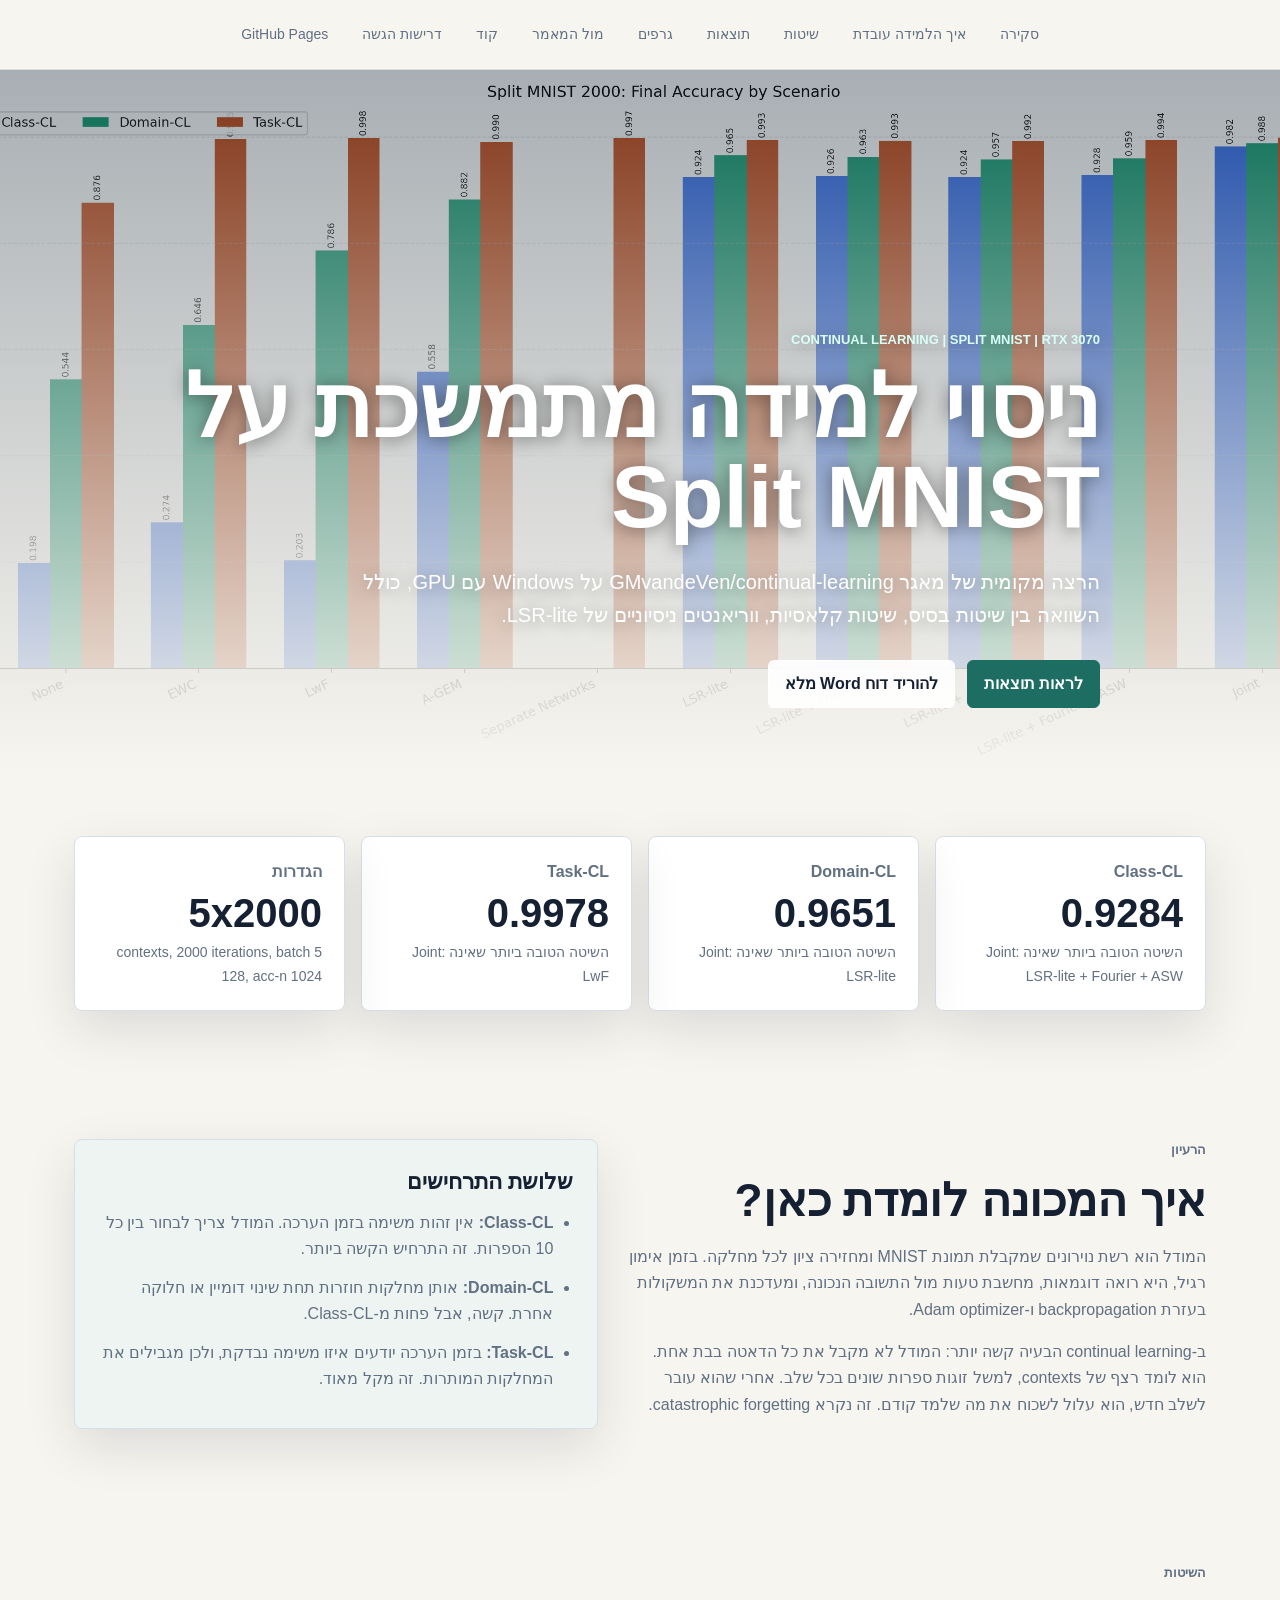
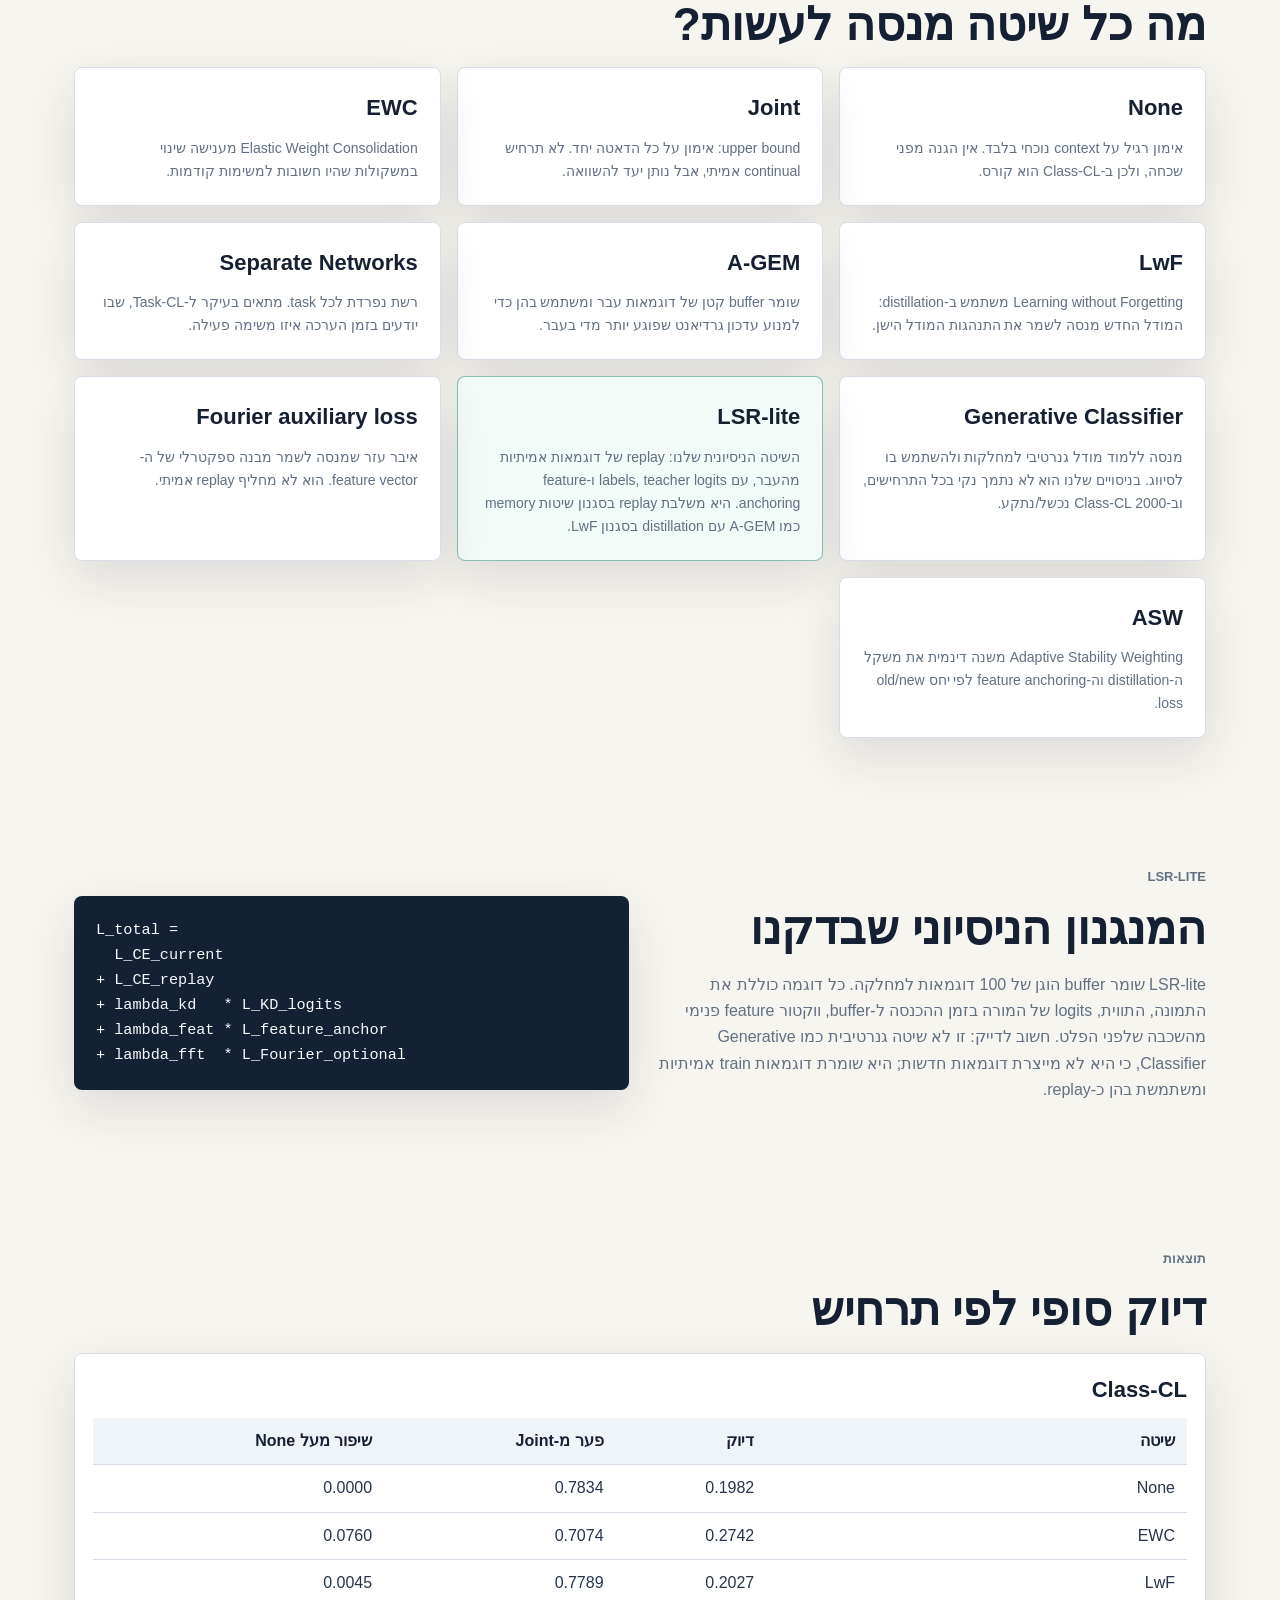
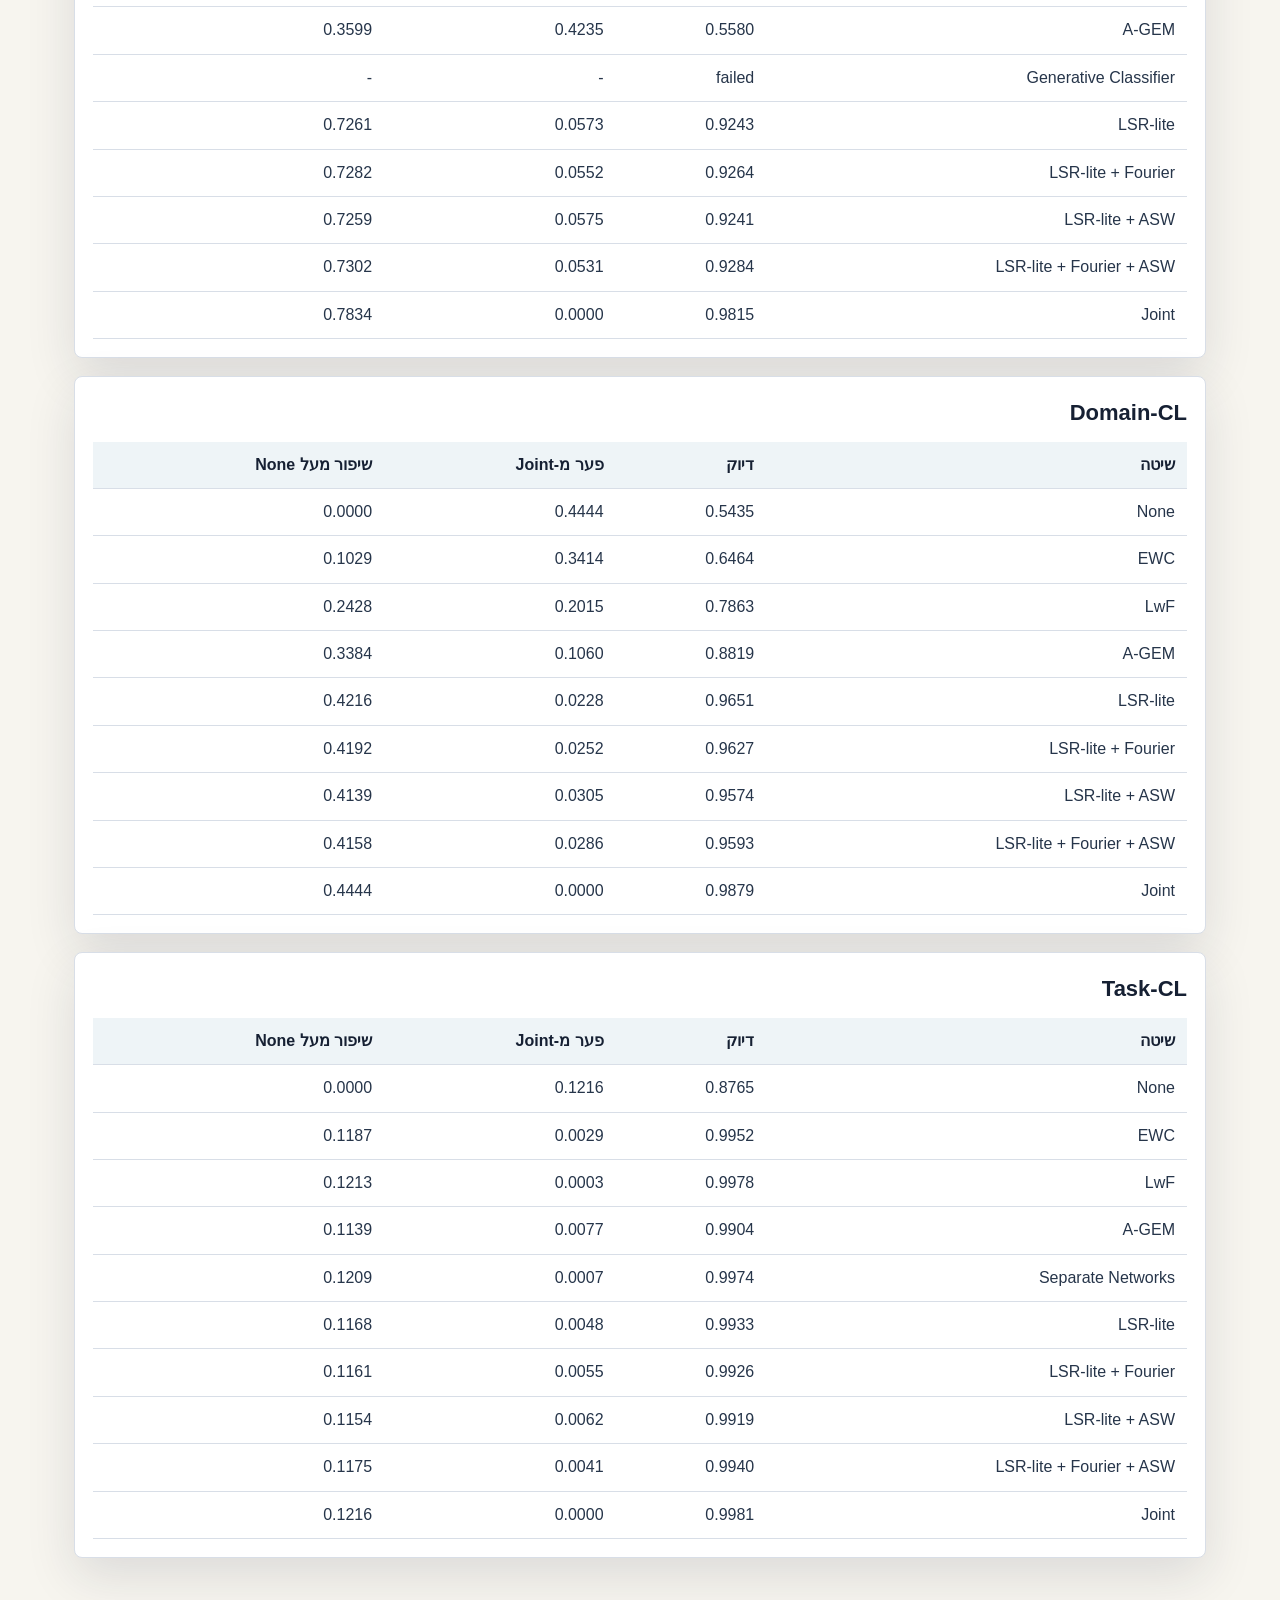
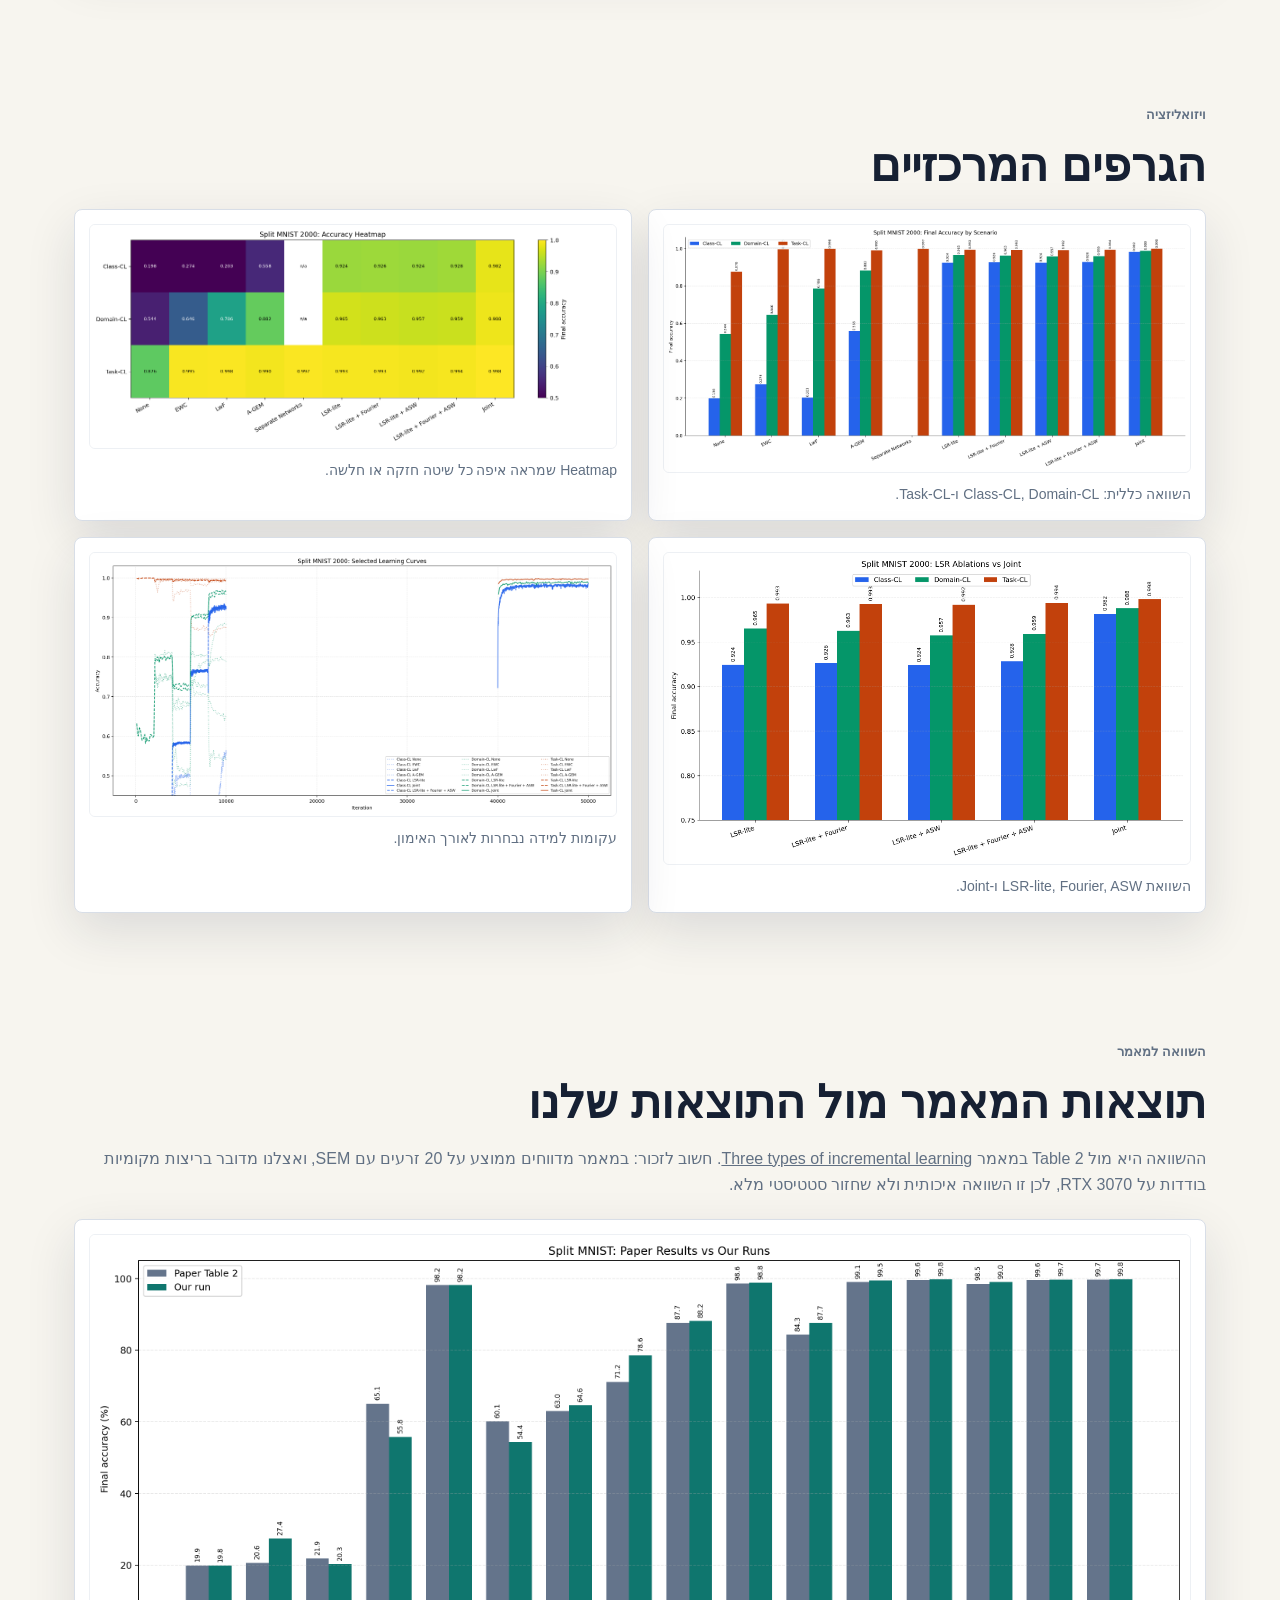
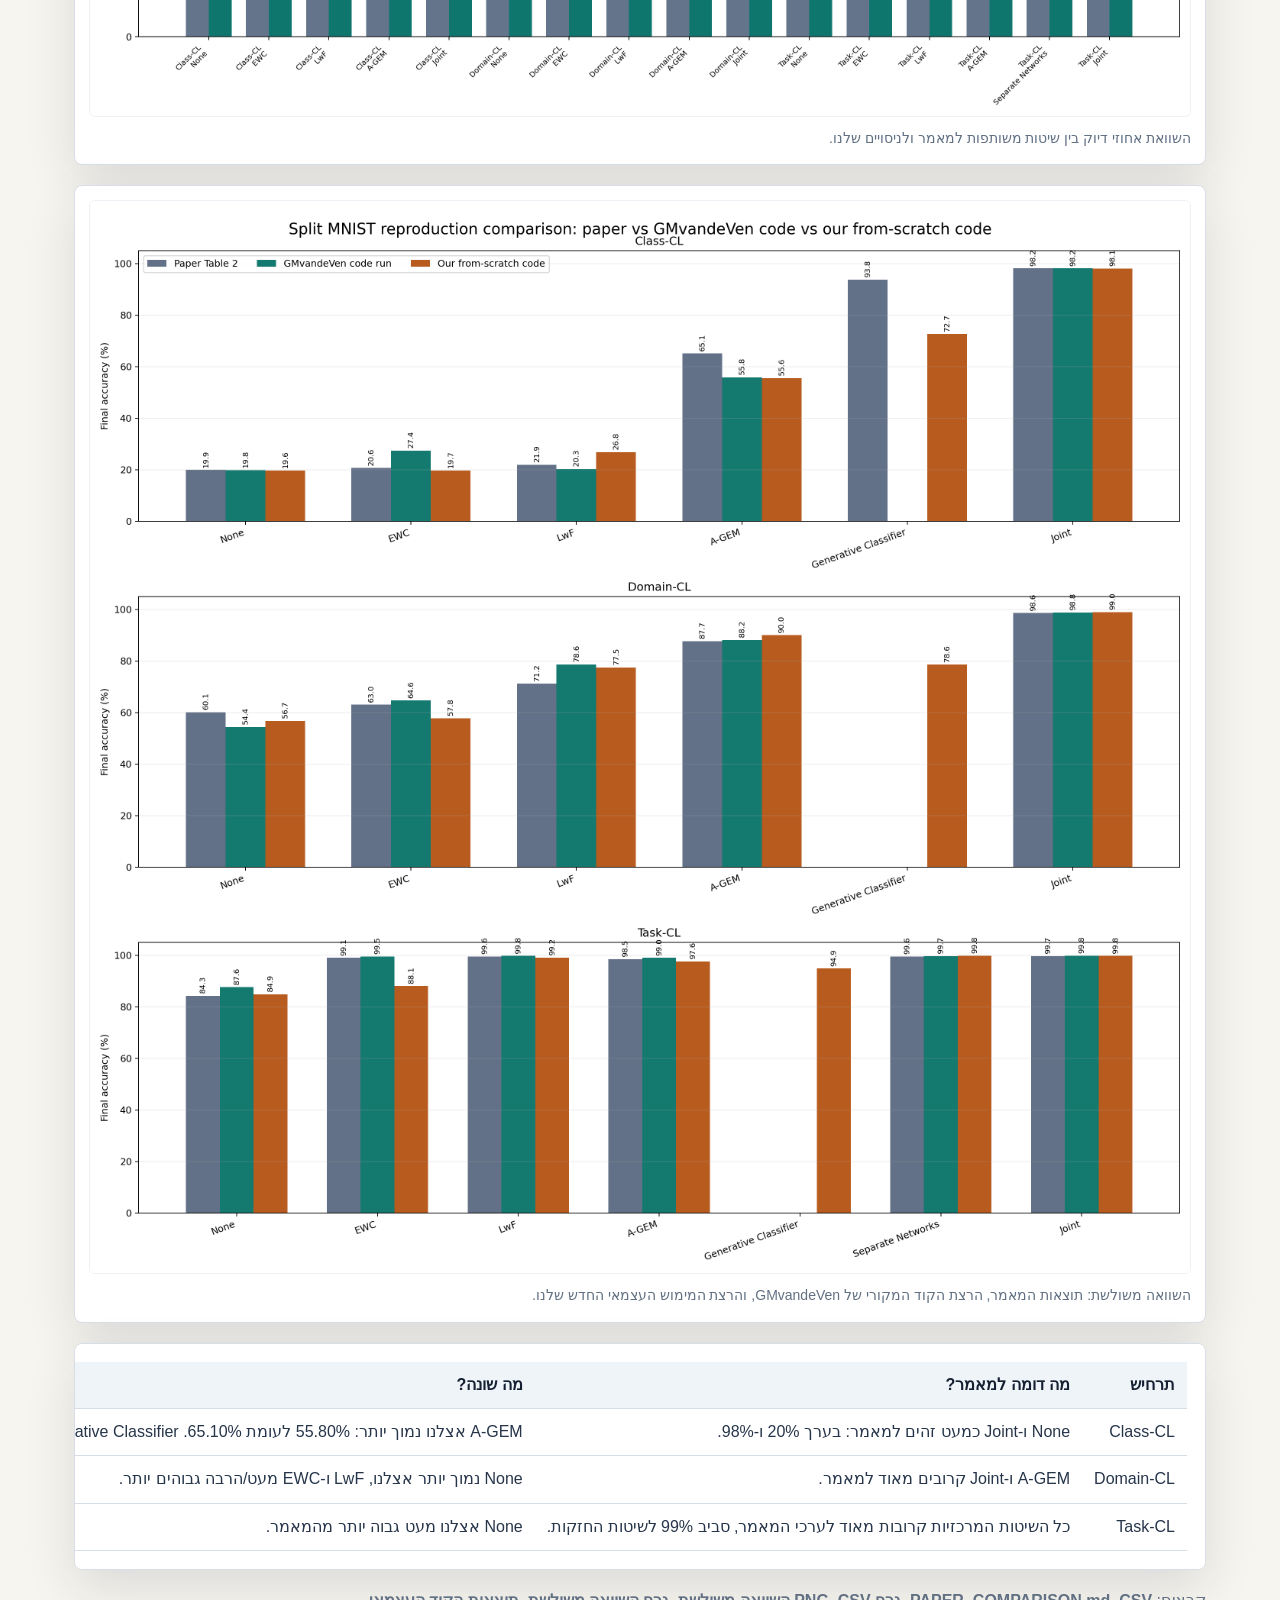
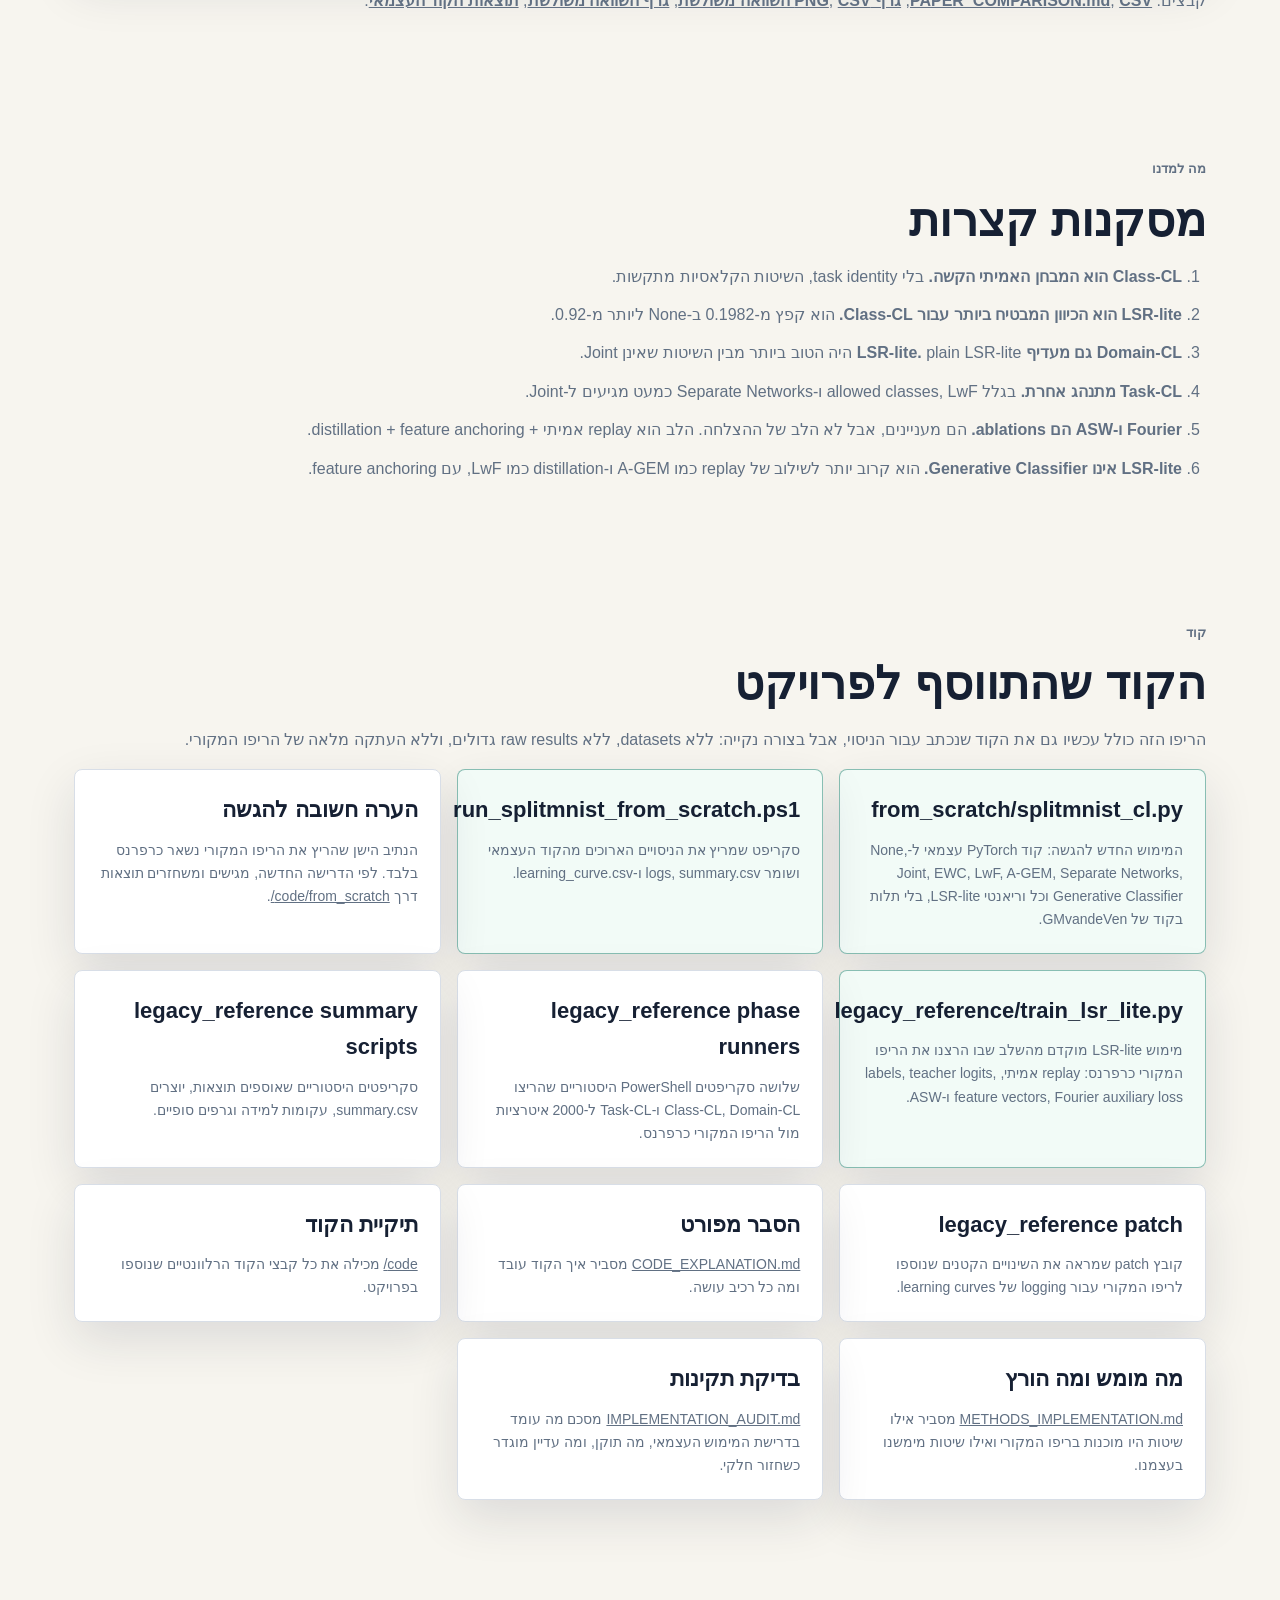
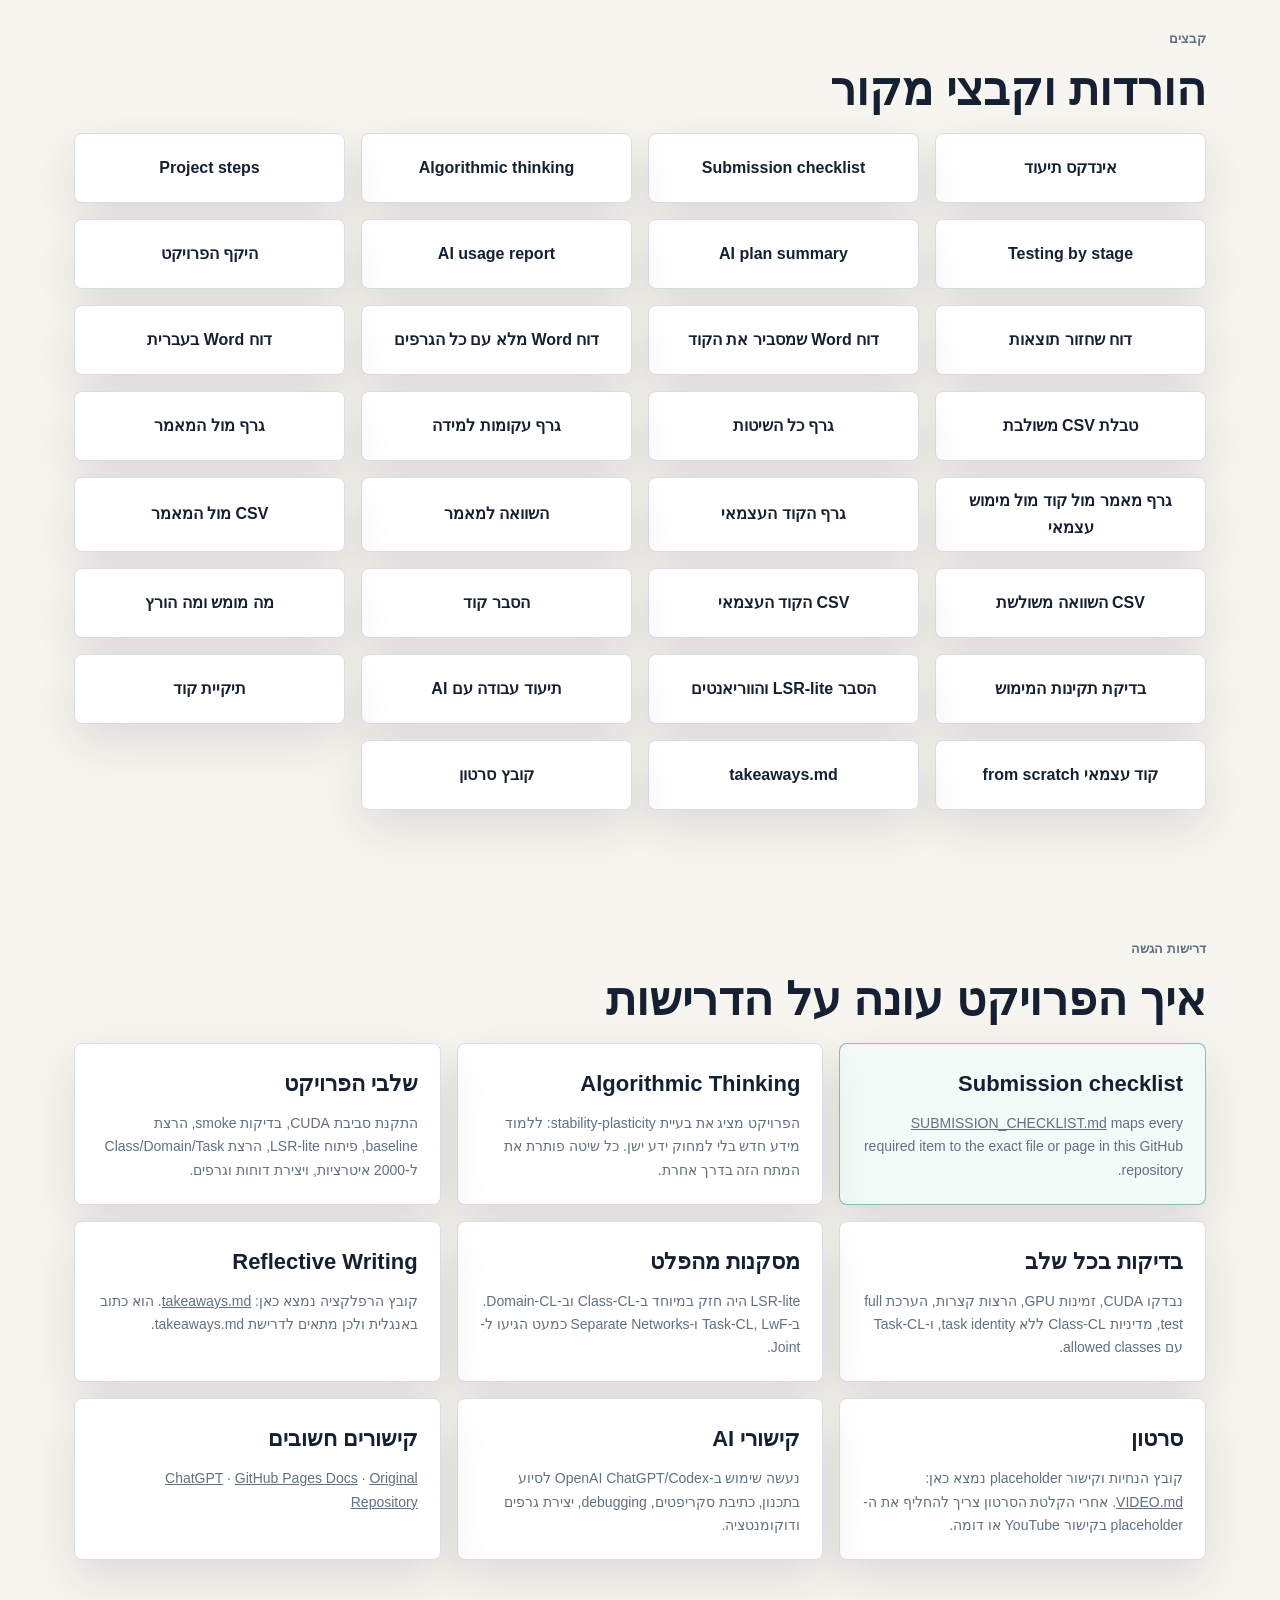
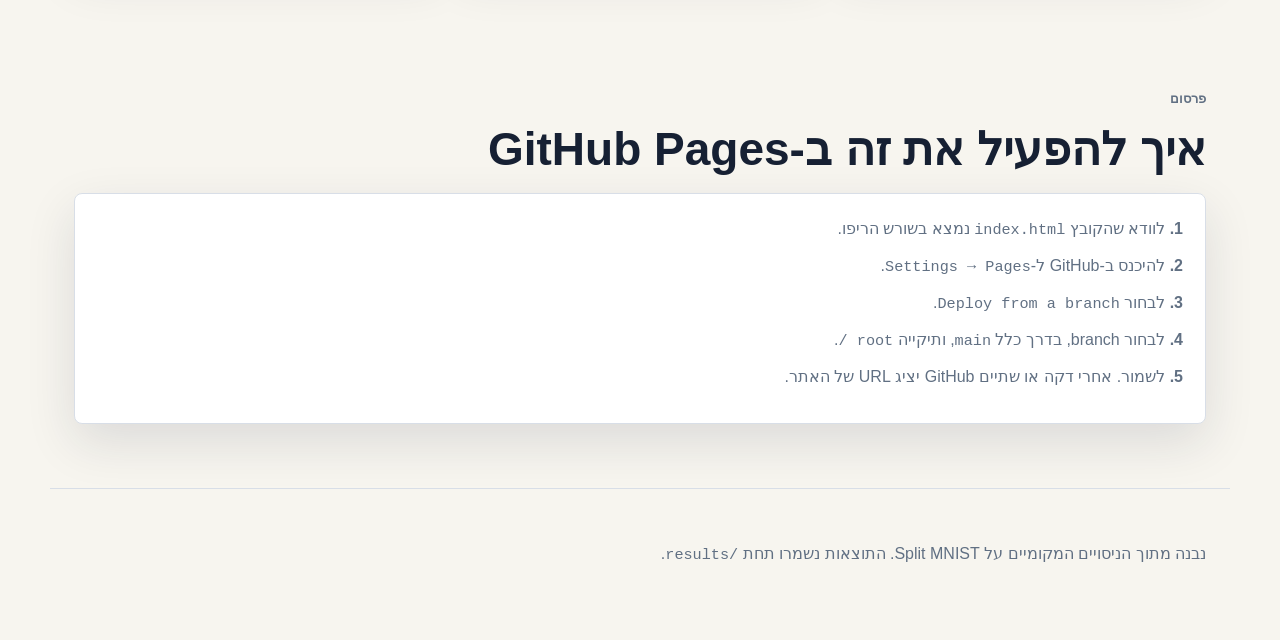
==== index.html @ 32343ea9 "Remove animation page and nojekyll file" ====
<!doctype html>
<html lang="he" dir="rtl">
<head>
  <meta charset="utf-8" />
  <meta name="viewport" content="width=device-width, initial-scale=1" />
  <title>Split MNIST Continual Learning Results</title>
  <meta name="description" content="סיכום ניסויי Continual Learning על Split MNIST: Class-CL, Domain-CL, Task-CL, LSR-lite ושיטות בסיס." />
  <link rel="stylesheet" href="styles.css" />
</head>
<body>
  <header class="site-header">
    <nav class="nav" aria-label="ניווט ראשי">
      <a href="#overview">סקירה</a>
      <a href="#how-it-works">איך הלמידה עובדת</a>
      <a href="#methods">שיטות</a>
      <a href="#results">תוצאות</a>
      <a href="#graphs">גרפים</a>
      <a href="#paper-comparison">מול המאמר</a>
      <a href="#code">קוד</a>
      <a href="#assignment">דרישות הגשה</a>
      <a href="#pages">GitHub Pages</a>
    </nav>
  </header>

  <main>
    <section class="hero" id="overview">
      <div class="hero-content">
        <p class="eyebrow">Continual Learning | Split MNIST | RTX 3070</p>
        <h1>ניסוי למידה מתמשכת על Split MNIST</h1>
        <p class="lead">
          הרצה מקומית של מאגר GMvandeVen/continual-learning על Windows עם GPU,
          כולל השוואה בין שיטות בסיס, שיטות קלאסיות, ווריאנטים ניסיוניים של LSR-lite.
        </p>
        <div class="hero-actions">
          <a class="button primary" href="#results">לראות תוצאות</a>
          <a class="button" href="assets/full_project_explanation_with_all_graphs.docx">להוריד דוח Word מלא</a>
        </div>
      </div>
    </section>

    <section class="section">
      <div class="metric-grid">
        <article class="metric">
          <span>Class-CL</span>
          <strong>0.9284</strong>
          <p>השיטה הטובה ביותר שאינה Joint: LSR-lite + Fourier + ASW</p>
        </article>
        <article class="metric">
          <span>Domain-CL</span>
          <strong>0.9651</strong>
          <p>השיטה הטובה ביותר שאינה Joint: LSR-lite</p>
        </article>
        <article class="metric">
          <span>Task-CL</span>
          <strong>0.9978</strong>
          <p>השיטה הטובה ביותר שאינה Joint: LwF</p>
        </article>
        <article class="metric">
          <span>הגדרות</span>
          <strong>5x2000</strong>
          <p>5 contexts, 2000 iterations, batch 128, acc-n 1024</p>
        </article>
      </div>
    </section>

    <section class="section two-column" id="how-it-works">
      <div>
        <p class="eyebrow">הרעיון</p>
        <h2>איך המכונה לומדת כאן?</h2>
        <p>
          המודל הוא רשת נוירונים שמקבלת תמונת MNIST ומחזירה ציון לכל מחלקה.
          בזמן אימון רגיל, היא רואה דוגמאות, מחשבת טעות מול התשובה הנכונה,
          ומעדכנת את המשקולות בעזרת backpropagation ו-Adam optimizer.
        </p>
        <p>
          ב-continual learning הבעיה קשה יותר: המודל לא מקבל את כל הדאטה בבת אחת.
          הוא לומד רצף של contexts, למשל זוגות ספרות שונים בכל שלב. אחרי שהוא עובר
          לשלב חדש, הוא עלול לשכוח את מה שלמד קודם. זה נקרא catastrophic forgetting.
        </p>
      </div>
      <div class="info-panel">
        <h3>שלושת התרחישים</h3>
        <ul>
          <li><strong>Class-CL:</strong> אין זהות משימה בזמן הערכה. המודל צריך לבחור בין כל 10 הספרות. זה התרחיש הקשה ביותר.</li>
          <li><strong>Domain-CL:</strong> אותן מחלקות חוזרות תחת שינוי דומיין או חלוקה אחרת. קשה, אבל פחות מ-Class-CL.</li>
          <li><strong>Task-CL:</strong> בזמן הערכה יודעים איזו משימה נבדקת, ולכן מגבילים את המחלקות המותרות. זה מקל מאוד.</li>
        </ul>
      </div>
    </section>

    <section class="section" id="methods">
      <p class="eyebrow">השיטות</p>
      <h2>מה כל שיטה מנסה לעשות?</h2>
      <div class="method-grid">
        <article class="method">
          <h3>None</h3>
          <p>אימון רגיל על context נוכחי בלבד. אין הגנה מפני שכחה, ולכן ב-Class-CL הוא קורס.</p>
        </article>
        <article class="method">
          <h3>Joint</h3>
          <p>upper bound: אימון על כל הדאטה יחד. לא תרחיש continual אמיתי, אבל נותן יעד להשוואה.</p>
        </article>
        <article class="method">
          <h3>EWC</h3>
          <p>Elastic Weight Consolidation מענישה שינוי במשקולות שהיו חשובות למשימות קודמות.</p>
        </article>
        <article class="method">
          <h3>LwF</h3>
          <p>Learning without Forgetting משתמש ב-distillation: המודל החדש מנסה לשמר את התנהגות המודל הישן.</p>
        </article>
        <article class="method">
          <h3>A-GEM</h3>
          <p>שומר buffer קטן של דוגמאות עבר ומשתמש בהן כדי למנוע עדכון גרדיאנט שפוגע יותר מדי בעבר.</p>
        </article>
        <article class="method">
          <h3>Separate Networks</h3>
          <p>רשת נפרדת לכל task. מתאים בעיקר ל-Task-CL, שבו יודעים בזמן הערכה איזו משימה פעילה.</p>
        </article>
        <article class="method">
          <h3>Generative Classifier</h3>
          <p>מנסה ללמוד מודל גנרטיבי למחלקות ולהשתמש בו לסיווג. בניסויים שלנו הוא לא נתמך נקי בכל התרחישים, וב-Class-CL 2000 נכשל/נתקע.</p>
        </article>
        <article class="method highlight">
          <h3>LSR-lite</h3>
          <p>השיטה הניסיונית שלנו: replay של דוגמאות אמיתיות מהעבר, עם labels, teacher logits ו-feature anchoring. היא משלבת replay בסגנון שיטות memory כמו A-GEM עם distillation בסגנון LwF.</p>
        </article>
        <article class="method">
          <h3>Fourier auxiliary loss</h3>
          <p>איבר עזר שמנסה לשמר מבנה ספקטרלי של ה-feature vector. הוא לא מחליף replay אמיתי.</p>
        </article>
        <article class="method">
          <h3>ASW</h3>
          <p>Adaptive Stability Weighting משנה דינמית את משקל ה-distillation וה-feature anchoring לפי יחס old/new loss.</p>
        </article>
      </div>
    </section>

    <section class="section lsr-box">
      <div>
        <p class="eyebrow">LSR-lite</p>
        <h2>המנגנון הניסיוני שבדקנו</h2>
        <p>
          LSR-lite שומר buffer הוגן של 100 דוגמאות למחלקה. כל דוגמה כוללת את התמונה,
          התווית, logits של המורה בזמן ההכנסה ל-buffer, ווקטור feature פנימי מהשכבה שלפני הפלט.
          חשוב לדייק: זו לא שיטה גנרטיבית כמו Generative Classifier, כי היא לא מייצרת דוגמאות חדשות;
          היא שומרת דוגמאות train אמיתיות ומשתמשת בהן כ-replay.
        </p>
      </div>
      <pre><code>L_total =
  L_CE_current
+ L_CE_replay
+ lambda_kd   * L_KD_logits
+ lambda_feat * L_feature_anchor
+ lambda_fft  * L_Fourier_optional</code></pre>
    </section>

    <section class="section" id="results">
      <p class="eyebrow">תוצאות</p>
      <h2>דיוק סופי לפי תרחיש</h2>

      <div class="table-wrap">
        <h3>Class-CL</h3>
        <table>
          <thead><tr><th>שיטה</th><th>דיוק</th><th>פער מ-Joint</th><th>שיפור מעל None</th></tr></thead>
          <tbody>
            <tr><td>None</td><td>0.1982</td><td>0.7834</td><td>0.0000</td></tr>
            <tr><td>EWC</td><td>0.2742</td><td>0.7074</td><td>0.0760</td></tr>
            <tr><td>LwF</td><td>0.2027</td><td>0.7789</td><td>0.0045</td></tr>
            <tr><td>A-GEM</td><td>0.5580</td><td>0.4235</td><td>0.3599</td></tr>
            <tr><td>Generative Classifier</td><td>failed</td><td>-</td><td>-</td></tr>
            <tr><td>LSR-lite</td><td>0.9243</td><td>0.0573</td><td>0.7261</td></tr>
            <tr><td>LSR-lite + Fourier</td><td>0.9264</td><td>0.0552</td><td>0.7282</td></tr>
            <tr><td>LSR-lite + ASW</td><td>0.9241</td><td>0.0575</td><td>0.7259</td></tr>
            <tr><td>LSR-lite + Fourier + ASW</td><td>0.9284</td><td>0.0531</td><td>0.7302</td></tr>
            <tr><td>Joint</td><td>0.9815</td><td>0.0000</td><td>0.7834</td></tr>
          </tbody>
        </table>
      </div>

      <div class="table-wrap">
        <h3>Domain-CL</h3>
        <table>
          <thead><tr><th>שיטה</th><th>דיוק</th><th>פער מ-Joint</th><th>שיפור מעל None</th></tr></thead>
          <tbody>
            <tr><td>None</td><td>0.5435</td><td>0.4444</td><td>0.0000</td></tr>
            <tr><td>EWC</td><td>0.6464</td><td>0.3414</td><td>0.1029</td></tr>
            <tr><td>LwF</td><td>0.7863</td><td>0.2015</td><td>0.2428</td></tr>
            <tr><td>A-GEM</td><td>0.8819</td><td>0.1060</td><td>0.3384</td></tr>
            <tr><td>LSR-lite</td><td>0.9651</td><td>0.0228</td><td>0.4216</td></tr>
            <tr><td>LSR-lite + Fourier</td><td>0.9627</td><td>0.0252</td><td>0.4192</td></tr>
            <tr><td>LSR-lite + ASW</td><td>0.9574</td><td>0.0305</td><td>0.4139</td></tr>
            <tr><td>LSR-lite + Fourier + ASW</td><td>0.9593</td><td>0.0286</td><td>0.4158</td></tr>
            <tr><td>Joint</td><td>0.9879</td><td>0.0000</td><td>0.4444</td></tr>
          </tbody>
        </table>
      </div>

      <div class="table-wrap">
        <h3>Task-CL</h3>
        <table>
          <thead><tr><th>שיטה</th><th>דיוק</th><th>פער מ-Joint</th><th>שיפור מעל None</th></tr></thead>
          <tbody>
            <tr><td>None</td><td>0.8765</td><td>0.1216</td><td>0.0000</td></tr>
            <tr><td>EWC</td><td>0.9952</td><td>0.0029</td><td>0.1187</td></tr>
            <tr><td>LwF</td><td>0.9978</td><td>0.0003</td><td>0.1213</td></tr>
            <tr><td>A-GEM</td><td>0.9904</td><td>0.0077</td><td>0.1139</td></tr>
            <tr><td>Separate Networks</td><td>0.9974</td><td>0.0007</td><td>0.1209</td></tr>
            <tr><td>LSR-lite</td><td>0.9933</td><td>0.0048</td><td>0.1168</td></tr>
            <tr><td>LSR-lite + Fourier</td><td>0.9926</td><td>0.0055</td><td>0.1161</td></tr>
            <tr><td>LSR-lite + ASW</td><td>0.9919</td><td>0.0062</td><td>0.1154</td></tr>
            <tr><td>LSR-lite + Fourier + ASW</td><td>0.9940</td><td>0.0041</td><td>0.1175</td></tr>
            <tr><td>Joint</td><td>0.9981</td><td>0.0000</td><td>0.1216</td></tr>
          </tbody>
        </table>
      </div>
    </section>

    <section class="section" id="graphs">
      <p class="eyebrow">ויזואליזציה</p>
      <h2>הגרפים המרכזיים</h2>
      <div class="graph-grid">
        <figure>
          <img src="assets/all-methods-by-scenario.png" alt="השוואת כל השיטות בכל התרחישים" />
          <figcaption>השוואה כללית: Class-CL, Domain-CL ו-Task-CL.</figcaption>
        </figure>
        <figure>
          <img src="assets/accuracy-heatmap.png" alt="Heatmap של דיוק סופי" />
          <figcaption>Heatmap שמראה איפה כל שיטה חזקה או חלשה.</figcaption>
        </figure>
        <figure>
          <img src="assets/lsr-ablation-by-scenario.png" alt="השוואת וריאנטים של LSR" />
          <figcaption>השוואת LSR-lite, Fourier, ASW ו-Joint.</figcaption>
        </figure>
        <figure>
          <img src="assets/selected-learning-curves.png" alt="עקומות למידה נבחרות" />
          <figcaption>עקומות למידה נבחרות לאורך האימון.</figcaption>
        </figure>
      </div>
    </section>

    <section class="section" id="paper-comparison">
      <p class="eyebrow">השוואה למאמר</p>
      <h2>תוצאות המאמר מול התוצאות שלנו</h2>
      <p>
        ההשוואה היא מול Table 2 במאמר
        <a href="https://www.nature.com/articles/s42256-022-00568-3">Three types of incremental learning</a>.
        חשוב לזכור: במאמר מדווחים ממוצע על 20 זרעים עם SEM, ואצלנו מדובר בריצות מקומיות בודדות על RTX 3070,
        לכן זו השוואה איכותית ולא שחזור סטטיסטי מלא.
      </p>
      <figure class="wide-figure">
        <img src="assets/paper_vs_ours_splitMNIST_common_methods.png" alt="השוואת תוצאות המאמר מול התוצאות שלנו ב-Split MNIST" />
        <figcaption>השוואת אחוזי דיוק בין שיטות משותפות למאמר ולניסויים שלנו.</figcaption>
      </figure>
      <figure class="wide-figure">
        <img src="assets/paper_vs_gmvandeven_vs_from_scratch.png" alt="השוואה בין המאמר, הרצת הקוד של GMvandeVen, והמימוש העצמאי שלנו" />
        <figcaption>השוואה משולשת: תוצאות המאמר, הרצת הקוד המקורי של GMvandeVen, והרצת המימוש העצמאי החדש שלנו.</figcaption>
      </figure>
      <div class="table-wrap">
        <table>
          <thead>
            <tr><th>תרחיש</th><th>מה דומה למאמר?</th><th>מה שונה?</th></tr>
          </thead>
          <tbody>
            <tr>
              <td>Class-CL</td>
              <td>None ו-Joint כמעט זהים למאמר: בערך 20% ו-98%.</td>
              <td>A-GEM אצלנו נמוך יותר: 55.80% לעומת 65.10%. Generative Classifier נכשל אצלנו ולכן אין שחזור מלא.</td>
            </tr>
            <tr>
              <td>Domain-CL</td>
              <td>A-GEM ו-Joint קרובים מאוד למאמר.</td>
              <td>None נמוך יותר אצלנו, LwF ו-EWC מעט/הרבה גבוהים יותר.</td>
            </tr>
            <tr>
              <td>Task-CL</td>
              <td>כל השיטות המרכזיות קרובות מאוד לערכי המאמר, סביב 99% לשיטות החזקות.</td>
              <td>None אצלנו מעט גבוה יותר מהמאמר.</td>
            </tr>
          </tbody>
        </table>
      </div>
      <p class="source-links">
        קבצים: <a href="docs/PAPER_COMPARISON.md">PAPER_COMPARISON.md</a>,
        <a href="assets/paper_vs_ours_splitMNIST_common_methods.csv">CSV</a>,
        <a href="assets/paper_vs_ours_splitMNIST_common_methods.png">גרף PNG</a>,
        <a href="assets/paper_vs_gmvandeven_vs_from_scratch.csv">CSV השוואה משולשת</a>,
        <a href="assets/paper_vs_gmvandeven_vs_from_scratch.png">גרף השוואה משולשת</a>,
        <a href="assets/from_scratch_classic_no_lsr_2000_summary.csv">תוצאות הקוד העצמאי</a>.
      </p>
    </section>

    <section class="section conclusions">
      <p class="eyebrow">מה למדנו</p>
      <h2>מסקנות קצרות</h2>
      <ol>
        <li><strong>Class-CL הוא המבחן האמיתי הקשה.</strong> בלי task identity, השיטות הקלאסיות מתקשות.</li>
        <li><strong>LSR-lite הוא הכיוון המבטיח ביותר עבור Class-CL.</strong> הוא קפץ מ-0.1982 ב-None ליותר מ-0.92.</li>
        <li><strong>Domain-CL גם מעדיף LSR-lite.</strong> plain LSR-lite היה הטוב ביותר מבין השיטות שאינן Joint.</li>
        <li><strong>Task-CL מתנהג אחרת.</strong> בגלל allowed classes, LwF ו-Separate Networks כמעט מגיעים ל-Joint.</li>
        <li><strong>Fourier ו-ASW הם ablations.</strong> הם מעניינים, אבל לא הלב של ההצלחה. הלב הוא replay אמיתי + distillation + feature anchoring.</li>
        <li><strong>LSR-lite אינו Generative Classifier.</strong> הוא קרוב יותר לשילוב של replay כמו A-GEM ו-distillation כמו LwF, עם feature anchoring.</li>
      </ol>
    </section>

    <section class="section" id="code">
      <p class="eyebrow">קוד</p>
      <h2>הקוד שהתווסף לפרויקט</h2>
      <p>
        הריפו הזה כולל עכשיו גם את הקוד שנכתב עבור הניסוי, אבל בצורה נקייה:
        ללא datasets, ללא raw results גדולים, וללא העתקה מלאה של הריפו המקורי.
      </p>
      <div class="method-grid">
        <article class="method highlight">
          <h3>from_scratch/splitmnist_cl.py</h3>
          <p>המימוש החדש להגשה: קוד PyTorch עצמאי ל-None, Joint, EWC, LwF, A-GEM, Separate Networks, Generative Classifier וכל וריאנטי LSR-lite, בלי תלות בקוד של GMvandeVen.</p>
        </article>
        <article class="method highlight">
          <h3>run_splitmnist_from_scratch.ps1</h3>
          <p>סקריפט שמריץ את הניסויים הארוכים מהקוד העצמאי ושומר logs, summary.csv ו-learning_curve.csv.</p>
        </article>
        <article class="method">
          <h3>הערה חשובה להגשה</h3>
          <p>הנתיב הישן שהריץ את הריפו המקורי נשאר כרפרנס בלבד. לפי הדרישה החדשה, מגישים ומשחזרים תוצאות דרך <a href="code/from_scratch/">code/from_scratch/</a>.</p>
        </article>
        <article class="method highlight">
          <h3>legacy_reference/train_lsr_lite.py</h3>
          <p>מימוש LSR-lite מוקדם מהשלב שבו הרצנו את הריפו המקורי כרפרנס: replay אמיתי, labels, teacher logits, feature vectors, Fourier auxiliary loss ו-ASW.</p>
        </article>
        <article class="method">
          <h3>legacy_reference phase runners</h3>
          <p>שלושה סקריפטים PowerShell היסטוריים שהריצו Class-CL, Domain-CL ו-Task-CL ל-2000 איטרציות מול הריפו המקורי כרפרנס.</p>
        </article>
        <article class="method">
          <h3>legacy_reference summary scripts</h3>
          <p>סקריפטים היסטוריים שאוספים תוצאות, יוצרים summary.csv, עקומות למידה וגרפים סופיים.</p>
        </article>
        <article class="method">
          <h3>legacy_reference patch</h3>
          <p>קובץ patch שמראה את השינויים הקטנים שנוספו לריפו המקורי עבור logging של learning curves.</p>
        </article>
        <article class="method">
          <h3>הסבר מפורט</h3>
          <p><a href="docs/CODE_EXPLANATION.md">CODE_EXPLANATION.md</a> מסביר איך הקוד עובד ומה כל רכיב עושה.</p>
        </article>
        <article class="method">
          <h3>תיקיית הקוד</h3>
          <p><a href="code/">code/</a> מכילה את כל קבצי הקוד הרלוונטיים שנוספו בפרויקט.</p>
        </article>
        <article class="method">
          <h3>מה מומש ומה הורץ</h3>
          <p><a href="docs/METHODS_IMPLEMENTATION.md">METHODS_IMPLEMENTATION.md</a> מסביר אילו שיטות היו מוכנות בריפו המקורי ואילו שיטות מימשנו בעצמנו.</p>
        </article>
        <article class="method">
          <h3>בדיקת תקינות</h3>
          <p><a href="docs/IMPLEMENTATION_AUDIT.md">IMPLEMENTATION_AUDIT.md</a> מסכם מה עומד בדרישת המימוש העצמאי, מה תוקן, ומה עדיין מוגדר כשחזור חלקי.</p>
        </article>
      </div>
    </section>

    <section class="section downloads">
      <p class="eyebrow">קבצים</p>
      <h2>הורדות וקבצי מקור</h2>
      <div class="download-grid">
        <a href="docs/README.md">אינדקס תיעוד</a>
        <a href="docs/SUBMISSION_CHECKLIST.md">Submission checklist</a>
        <a href="docs/ALGORITHMIC_THINKING.md">Algorithmic thinking</a>
        <a href="docs/PROJECT_STEPS.md">Project steps</a>
        <a href="docs/TESTING_BY_STAGE.md">Testing by stage</a>
        <a href="docs/AI_PLAN_SUMMARY.md">AI plan summary</a>
        <a href="docs/AI_USAGE_REPORT.md">AI usage report</a>
        <a href="docs/PROJECT_SCOPE.md">היקף הפרויקט</a>
        <a href="docs/REPRODUCTION_REPORT.md">דוח שחזור תוצאות</a>
        <a href="assets/code_explanation_full.docx">דוח Word שמסביר את הקוד</a>
        <a href="assets/full_project_explanation_with_all_graphs.docx">דוח Word מלא עם כל הגרפים</a>
        <a href="assets/summary_hebrew_splitMNIST_2000.docx">דוח Word בעברית</a>
        <a href="assets/splitMNIST_2000_all_scenarios_summary.csv">טבלת CSV משולבת</a>
        <a href="assets/all-methods-by-scenario.png">גרף כל השיטות</a>
        <a href="assets/selected-learning-curves.png">גרף עקומות למידה</a>
        <a href="assets/paper_vs_ours_splitMNIST_common_methods.png">גרף מול המאמר</a>
        <a href="assets/paper_vs_gmvandeven_vs_from_scratch.png">גרף מאמר מול קוד מול מימוש עצמאי</a>
        <a href="assets/from_scratch_classic_no_lsr_2000_final_accuracy.png">גרף הקוד העצמאי</a>
        <a href="docs/PAPER_COMPARISON.md">השוואה למאמר</a>
        <a href="assets/paper_vs_ours_splitMNIST_common_methods.csv">CSV מול המאמר</a>
        <a href="assets/paper_vs_gmvandeven_vs_from_scratch.csv">CSV השוואה משולשת</a>
        <a href="assets/from_scratch_classic_no_lsr_2000_summary.csv">CSV הקוד העצמאי</a>
        <a href="docs/CODE_EXPLANATION.md">הסבר קוד</a>
        <a href="docs/METHODS_IMPLEMENTATION.md">מה מומש ומה הורץ</a>
        <a href="docs/IMPLEMENTATION_AUDIT.md">בדיקת תקינות המימוש</a>
        <a href="docs/LSR_LITE_EXPLANATION.md">הסבר LSR-lite והווריאנטים</a>
        <a href="docs/AI_WORK_LOG.md">תיעוד עבודה עם AI</a>
        <a href="code/">תיקיית קוד</a>
        <a href="code/from_scratch/">קוד עצמאי from scratch</a>
        <a href="docs/takeaways.md">takeaways.md</a>
        <a href="docs/VIDEO.md">קובץ סרטון</a>
      </div>
    </section>

    <section class="section" id="assignment">
      <p class="eyebrow">דרישות הגשה</p>
      <h2>איך הפרויקט עונה על הדרישות</h2>
      <div class="method-grid">
        <article class="method highlight">
          <h3>Submission checklist</h3>
          <p><a href="docs/SUBMISSION_CHECKLIST.md">SUBMISSION_CHECKLIST.md</a> maps every required item to the exact file or page in this GitHub repository.</p>
        </article>
        <article class="method">
          <h3>Algorithmic Thinking</h3>
          <p>הפרויקט מציג את בעיית stability-plasticity: ללמוד מידע חדש בלי למחוק ידע ישן. כל שיטה פותרת את המתח הזה בדרך אחרת.</p>
        </article>
        <article class="method">
          <h3>שלבי הפרויקט</h3>
          <p>התקנת סביבת CUDA, בדיקות smoke, הרצת baseline, פיתוח LSR-lite, הרצת Class/Domain/Task ל-2000 איטרציות, ויצירת דוחות וגרפים.</p>
        </article>
        <article class="method">
          <h3>בדיקות בכל שלב</h3>
          <p>נבדקו CUDA, זמינות GPU, הרצות קצרות, הערכת full test, מדיניות Class-CL ללא task identity, ו-Task-CL עם allowed classes.</p>
        </article>
        <article class="method">
          <h3>מסקנות מהפלט</h3>
          <p>LSR-lite היה חזק במיוחד ב-Class-CL וב-Domain-CL. ב-Task-CL, LwF ו-Separate Networks כמעט הגיעו ל-Joint.</p>
        </article>
        <article class="method">
          <h3>Reflective Writing</h3>
          <p>קובץ הרפלקציה נמצא כאן: <a href="docs/takeaways.md">takeaways.md</a>. הוא כתוב באנגלית ולכן מתאים לדרישת takeaways.md.</p>
        </article>
        <article class="method">
          <h3>סרטון</h3>
          <p>קובץ הנחיות וקישור placeholder נמצא כאן: <a href="docs/VIDEO.md">VIDEO.md</a>. אחרי הקלטת הסרטון צריך להחליף את ה-placeholder בקישור YouTube או דומה.</p>
        </article>
        <article class="method">
          <h3>קישורי AI</h3>
          <p>נעשה שימוש ב-OpenAI ChatGPT/Codex לסיוע בתכנון, כתיבת סקריפטים, debugging, יצירת גרפים ודוקומנטציה.</p>
        </article>
        <article class="method">
          <h3>קישורים חשובים</h3>
          <p><a href="https://chatgpt.com/">ChatGPT</a> · <a href="https://docs.github.com/en/pages">GitHub Pages Docs</a> · <a href="https://github.com/GMvandeVen/continual-learning">Original Repository</a></p>
        </article>
      </div>
    </section>

    <section class="section" id="pages">
      <p class="eyebrow">פרסום</p>
      <h2>איך להפעיל את זה ב-GitHub Pages</h2>
      <div class="steps">
        <p><strong>1.</strong> לוודא שהקובץ <code>index.html</code> נמצא בשורש הריפו.</p>
        <p><strong>2.</strong> להיכנס ב-GitHub ל-<code>Settings → Pages</code>.</p>
        <p><strong>3.</strong> לבחור <code>Deploy from a branch</code>.</p>
        <p><strong>4.</strong> לבחור branch, בדרך כלל <code>main</code>, ותיקייה <code>/ root</code>.</p>
        <p><strong>5.</strong> לשמור. אחרי דקה או שתיים GitHub יציג URL של האתר.</p>
      </div>
    </section>
  </main>

  <footer class="footer">
    <p>נבנה מתוך הניסויים המקומיים על Split MNIST. התוצאות נשמרו תחת <code>results/</code>.</p>
  </footer>
</body>
</html>
---- styles.css ----
:root {
  color-scheme: light;
  --ink: #162033;
  --muted: #617083;
  --line: #d8dee7;
  --paper: #f7f5ef;
  --panel: #ffffff;
  --soft: #eef4f1;
  --blue: #2457c5;
  --green: #08745f;
  --orange: #b95d1d;
  --purple: #6f42c1;
  --shadow: 0 18px 50px rgba(25, 35, 55, 0.12);
}

* {
  box-sizing: border-box;
}

html {
  scroll-behavior: smooth;
}

body {
  margin: 0;
  color: var(--ink);
  background: var(--paper);
  font-family: Arial, "Noto Sans Hebrew", "Segoe UI", sans-serif;
  line-height: 1.65;
}

a {
  color: inherit;
}

.site-header {
  position: sticky;
  top: 0;
  z-index: 10;
  border-bottom: 1px solid rgba(22, 32, 51, 0.12);
  background: rgba(247, 245, 239, 0.92);
  backdrop-filter: blur(12px);
}

.nav {
  display: flex;
  max-width: 1180px;
  margin: 0 auto;
  padding: 14px 24px;
  gap: 8px;
  justify-content: center;
  flex-wrap: wrap;
}

.nav a {
  text-decoration: none;
  color: var(--muted);
  border: 1px solid transparent;
  padding: 8px 12px;
  border-radius: 6px;
  font-size: 14px;
}

.nav a:hover,
.nav a:focus {
  color: var(--ink);
  border-color: var(--line);
  background: #fff;
}

.hero {
  min-height: 78vh;
  display: grid;
  align-items: end;
  padding: 120px 24px 64px;
  background:
    linear-gradient(180deg, rgba(6, 24, 38, 0.35), rgba(247, 245, 239, 0.97)),
    url("assets/all-methods-by-scenario.png");
  background-size: cover;
  background-position: center;
}

.hero-content {
  max-width: 980px;
  margin: 0 auto;
  color: #fff;
  text-shadow: 0 2px 18px rgba(0, 0, 0, 0.45);
}

.hero h1 {
  margin: 0;
  max-width: 920px;
  font-size: clamp(42px, 7vw, 88px);
  line-height: 1.02;
  letter-spacing: 0;
}

.lead {
  max-width: 760px;
  margin: 24px 0 0;
  font-size: 20px;
}

.eyebrow {
  margin: 0 0 12px;
  color: #1d6d63;
  font-size: 13px;
  font-weight: 700;
  letter-spacing: 0;
  text-transform: uppercase;
}

.hero .eyebrow {
  color: #d8fff7;
}

.hero-actions {
  display: flex;
  flex-wrap: wrap;
  gap: 12px;
  margin-top: 28px;
}

.button,
.download-grid a {
  display: inline-flex;
  align-items: center;
  justify-content: center;
  min-height: 42px;
  padding: 10px 16px;
  border: 1px solid rgba(255, 255, 255, 0.7);
  border-radius: 6px;
  text-decoration: none;
  background: rgba(255, 255, 255, 0.9);
  color: var(--ink);
  text-shadow: none;
  font-weight: 700;
}

.button.primary {
  background: #1d6d63;
  border-color: #1d6d63;
  color: #fff;
}

.section {
  max-width: 1180px;
  margin: 0 auto;
  padding: 64px 24px;
}

.section h2 {
  margin: 0 0 18px;
  font-size: clamp(28px, 4vw, 46px);
  line-height: 1.08;
}

.section h3 {
  margin: 0 0 10px;
  font-size: 22px;
}

.section p {
  color: var(--muted);
  margin: 0 0 16px;
}

.metric-grid,
.method-grid,
.graph-grid,
.download-grid {
  display: grid;
  gap: 16px;
}

.metric-grid {
  grid-template-columns: repeat(4, minmax(0, 1fr));
}

.metric,
.method,
.info-panel,
.table-wrap,
.downloads .download-grid a {
  background: var(--panel);
  border: 1px solid var(--line);
  border-radius: 8px;
  box-shadow: var(--shadow);
}

.metric {
  padding: 22px;
}

.metric span {
  display: block;
  color: var(--muted);
  font-weight: 700;
}

.metric strong {
  display: block;
  margin: 8px 0;
  font-size: 40px;
  line-height: 1;
}

.metric p,
.method p {
  margin: 0;
  font-size: 14px;
}

.two-column {
  display: grid;
  grid-template-columns: 1.05fr 0.95fr;
  gap: 28px;
  align-items: start;
}

.info-panel {
  padding: 24px;
  background: var(--soft);
}

.info-panel ul {
  margin: 0;
  padding: 0 20px 0 0;
  color: var(--muted);
}

.info-panel li {
  margin: 0 0 12px;
}

.method-grid {
  grid-template-columns: repeat(3, minmax(0, 1fr));
}

.method {
  padding: 22px;
}

.method.highlight {
  border-color: rgba(8, 116, 95, 0.45);
  background: #f2fbf7;
}

.lsr-box {
  display: grid;
  grid-template-columns: 1fr 1fr;
  gap: 22px;
  align-items: center;
}

pre {
  direction: ltr;
  text-align: left;
  margin: 0;
  padding: 22px;
  overflow-x: auto;
  color: #f8fafc;
  background: #142033;
  border-radius: 8px;
  box-shadow: var(--shadow);
}

code {
  direction: ltr;
  unicode-bidi: plaintext;
  font-family: Consolas, "Liberation Mono", monospace;
  font-size: 0.95em;
}

.table-wrap {
  overflow: auto;
  padding: 18px;
  margin-bottom: 18px;
}

table {
  width: 100%;
  border-collapse: collapse;
  min-width: 720px;
  background: #fff;
}

th,
td {
  border-bottom: 1px solid var(--line);
  padding: 10px 12px;
  text-align: right;
  white-space: nowrap;
}

th {
  color: var(--ink);
  background: #eef4f7;
}

td {
  color: #26354a;
}

.graph-grid {
  grid-template-columns: repeat(2, minmax(0, 1fr));
}

figure {
  margin: 0;
  padding: 14px;
  border: 1px solid var(--line);
  border-radius: 8px;
  background: #fff;
  box-shadow: var(--shadow);
}

figure img {
  display: block;
  width: 100%;
  height: auto;
  border: 1px solid #edf0f4;
  border-radius: 6px;
}

.wide-figure {
  margin: 20px 0;
}

figcaption {
  color: var(--muted);
  font-size: 14px;
  margin-top: 10px;
}

.conclusions ol {
  margin: 0;
  padding: 0 24px 0 0;
  color: var(--muted);
}

.conclusions li {
  margin-bottom: 12px;
}

.download-grid {
  grid-template-columns: repeat(4, minmax(0, 1fr));
}

.download-grid a {
  border-color: var(--line);
  color: var(--ink);
  min-height: 70px;
  text-align: center;
}

.download-grid a:hover {
  border-color: var(--green);
  background: #f2fbf7;
}

.steps {
  background: #fff;
  border: 1px solid var(--line);
  border-radius: 8px;
  padding: 22px;
  box-shadow: var(--shadow);
}

.steps p {
  margin-bottom: 10px;
}

.source-links a {
  font-weight: 700;
}

.footer {
  max-width: 1180px;
  margin: 0 auto;
  padding: 36px 24px 56px;
  color: var(--muted);
  border-top: 1px solid var(--line);
}

@media (max-width: 900px) {
  .metric-grid,
  .method-grid,
  .graph-grid,
  .download-grid,
  .two-column,
  .lsr-box {
    grid-template-columns: 1fr;
  }

  .hero {
    min-height: 72vh;
    padding-top: 88px;
  }

  .lead {
    font-size: 17px;
  }
}
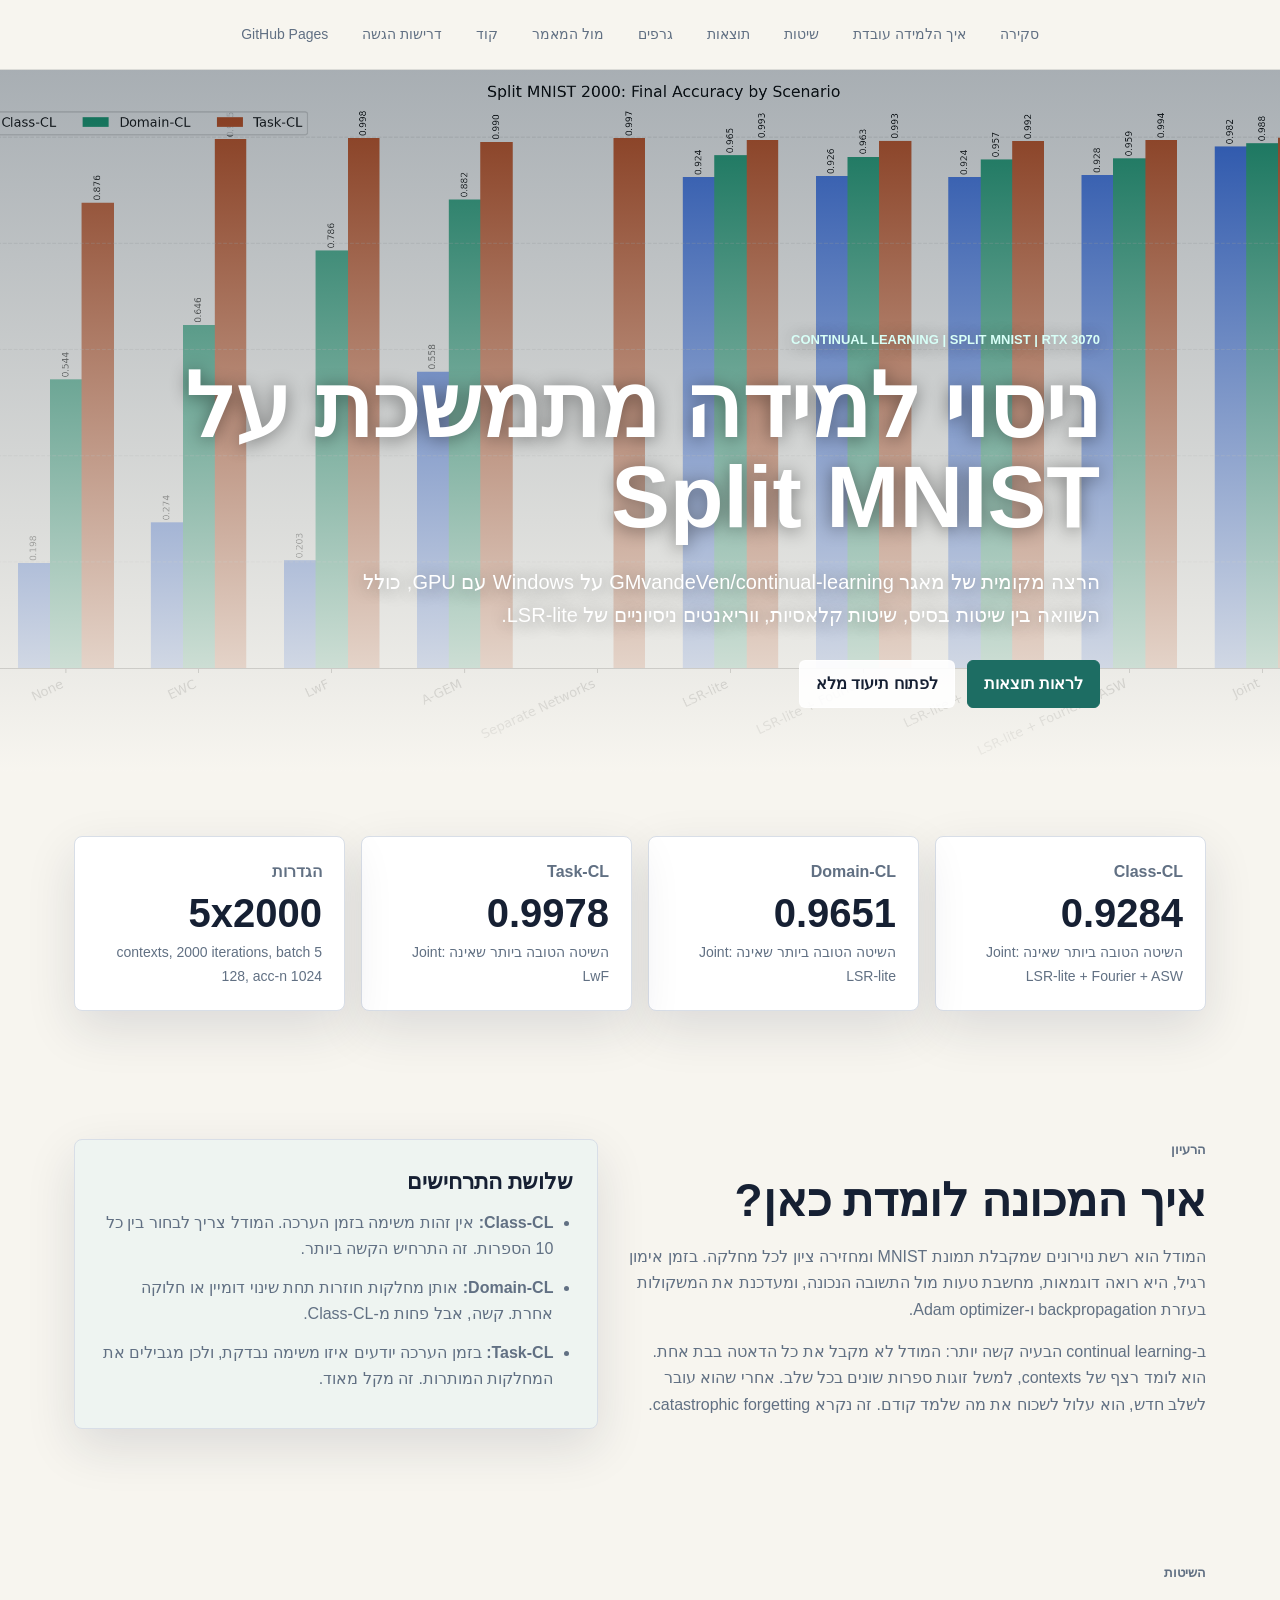
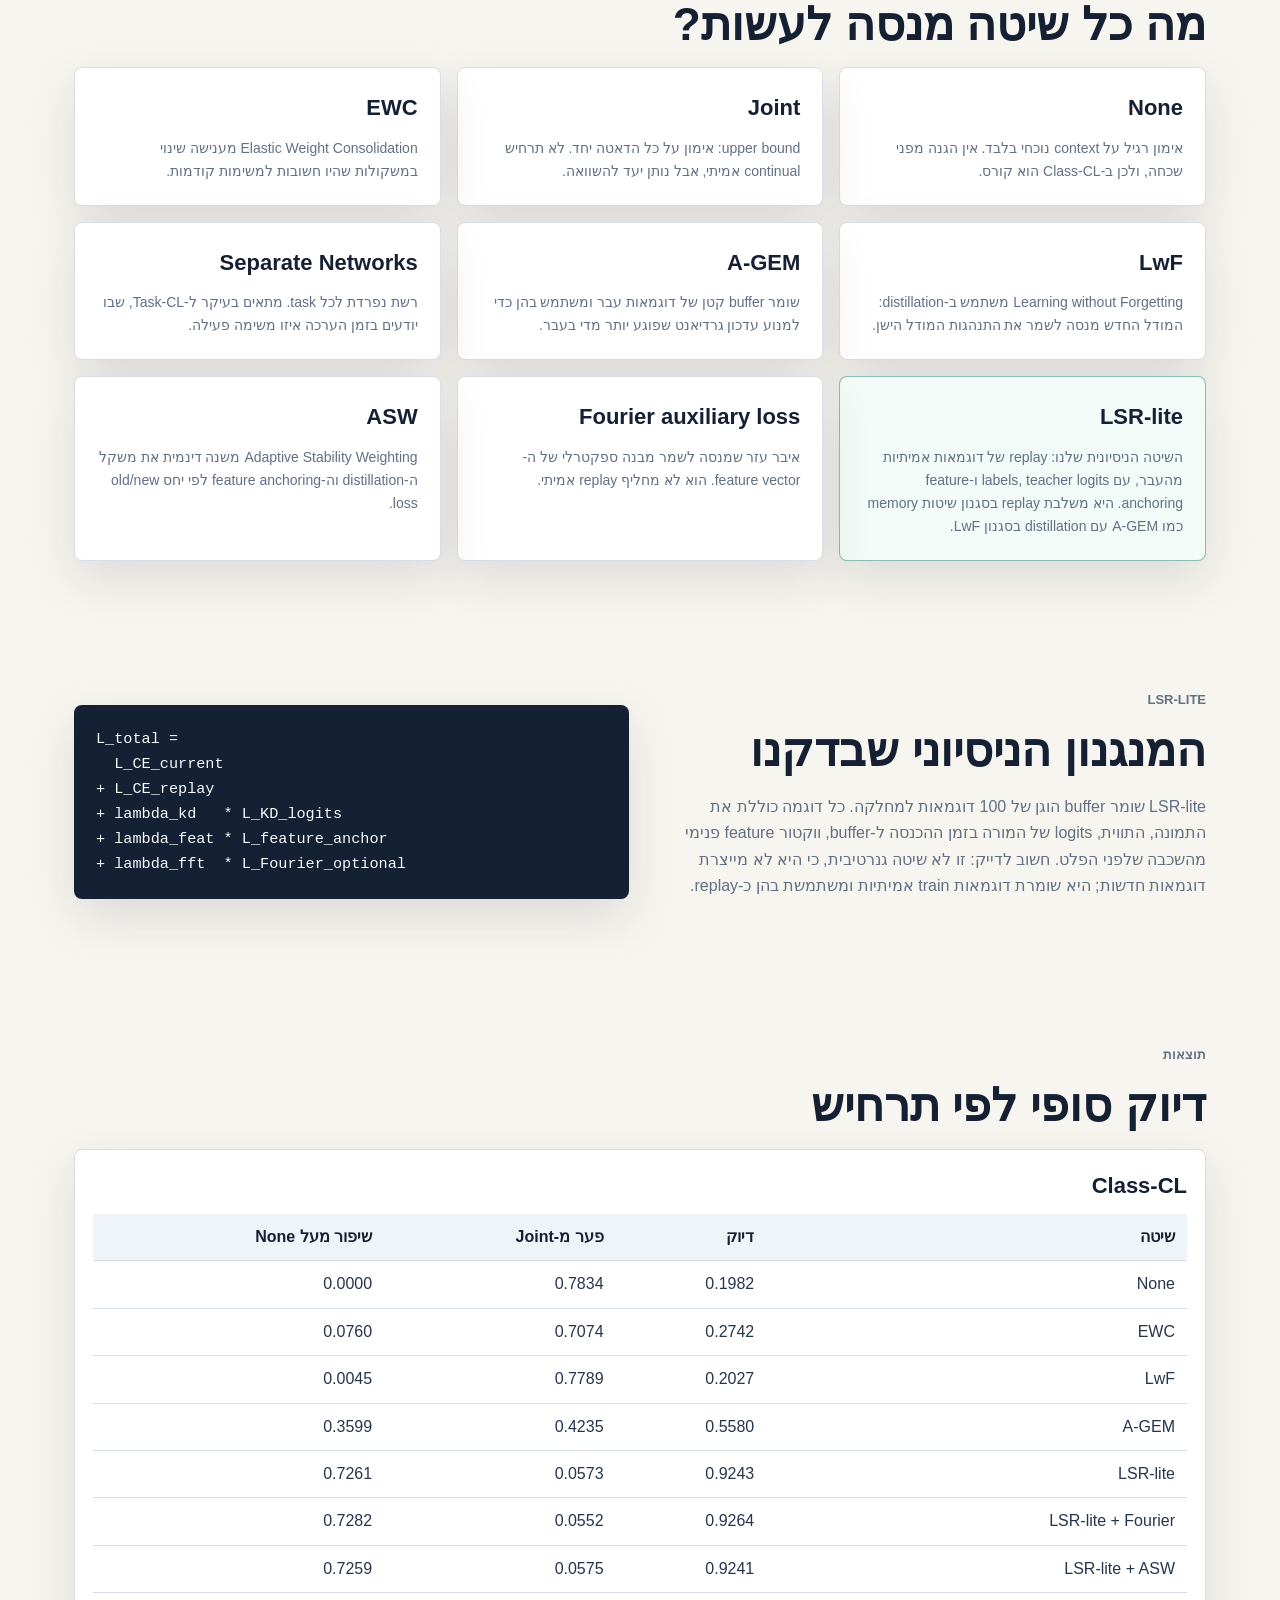
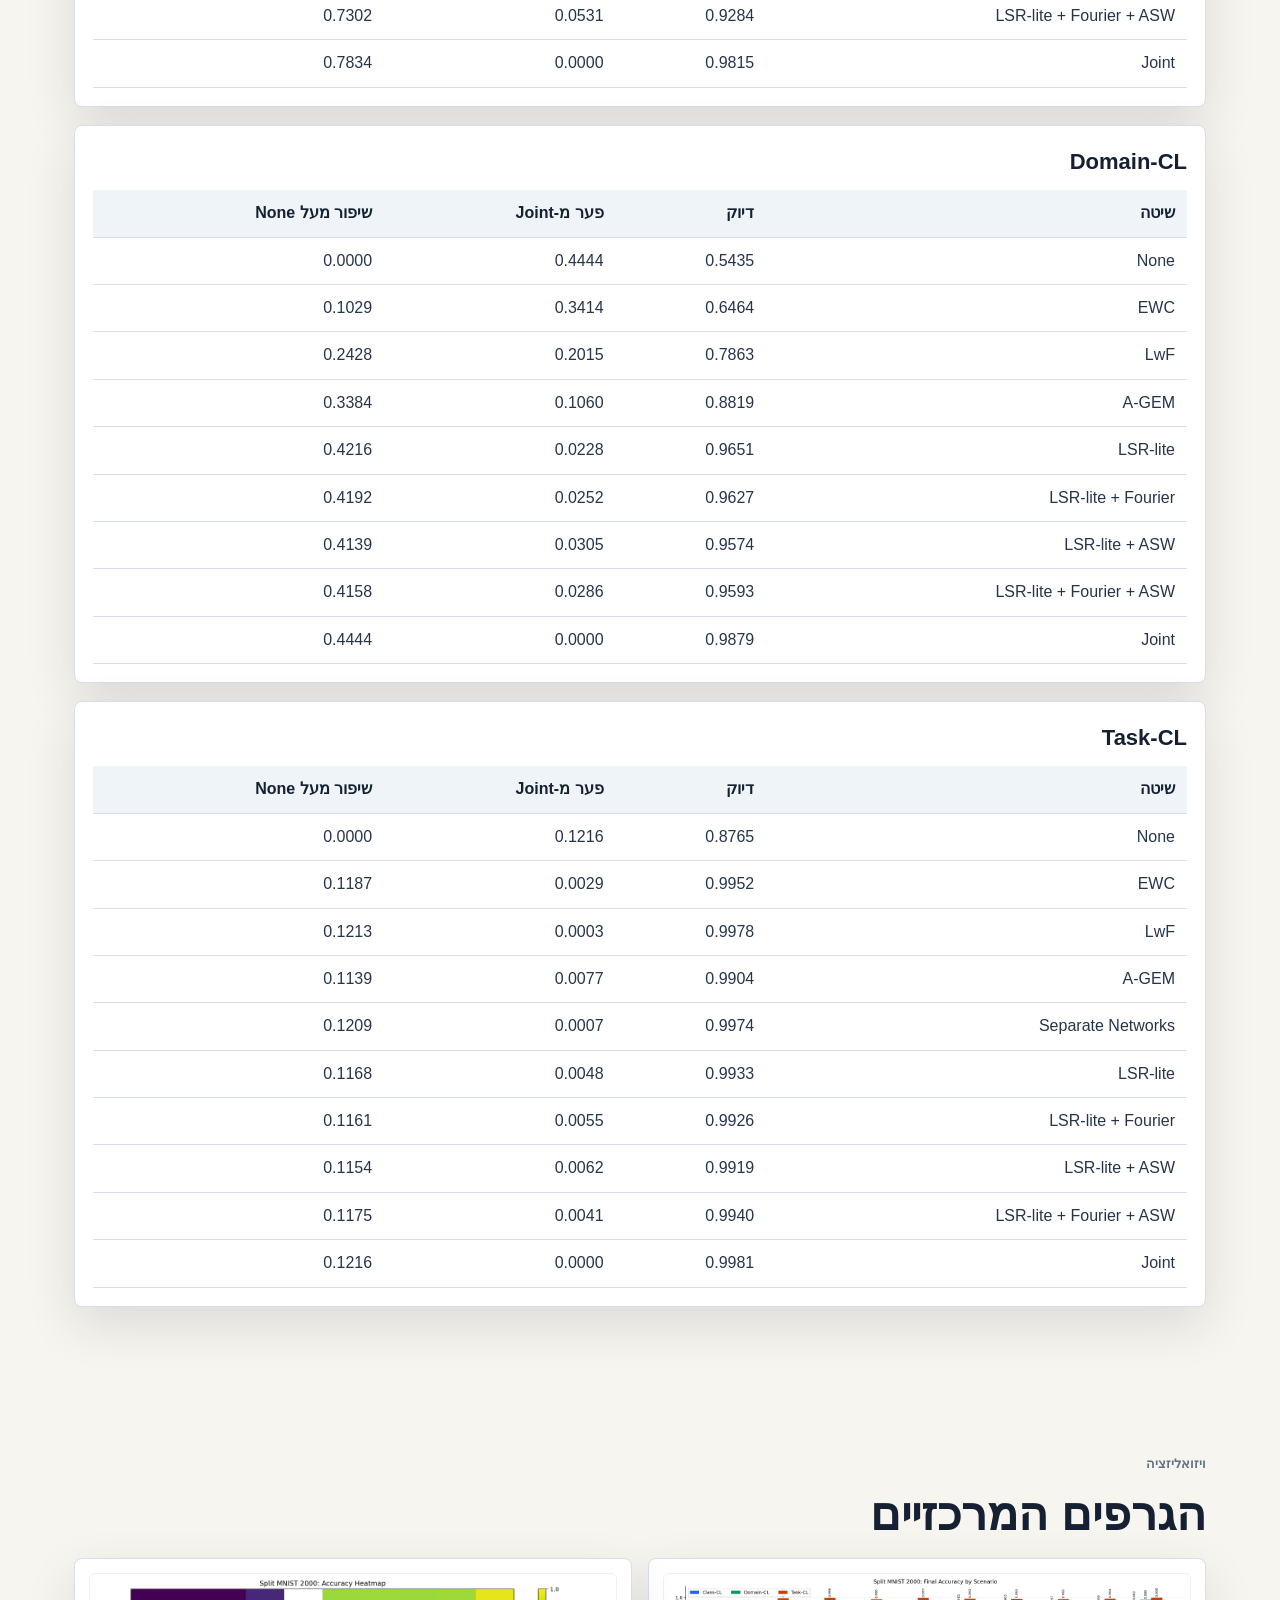
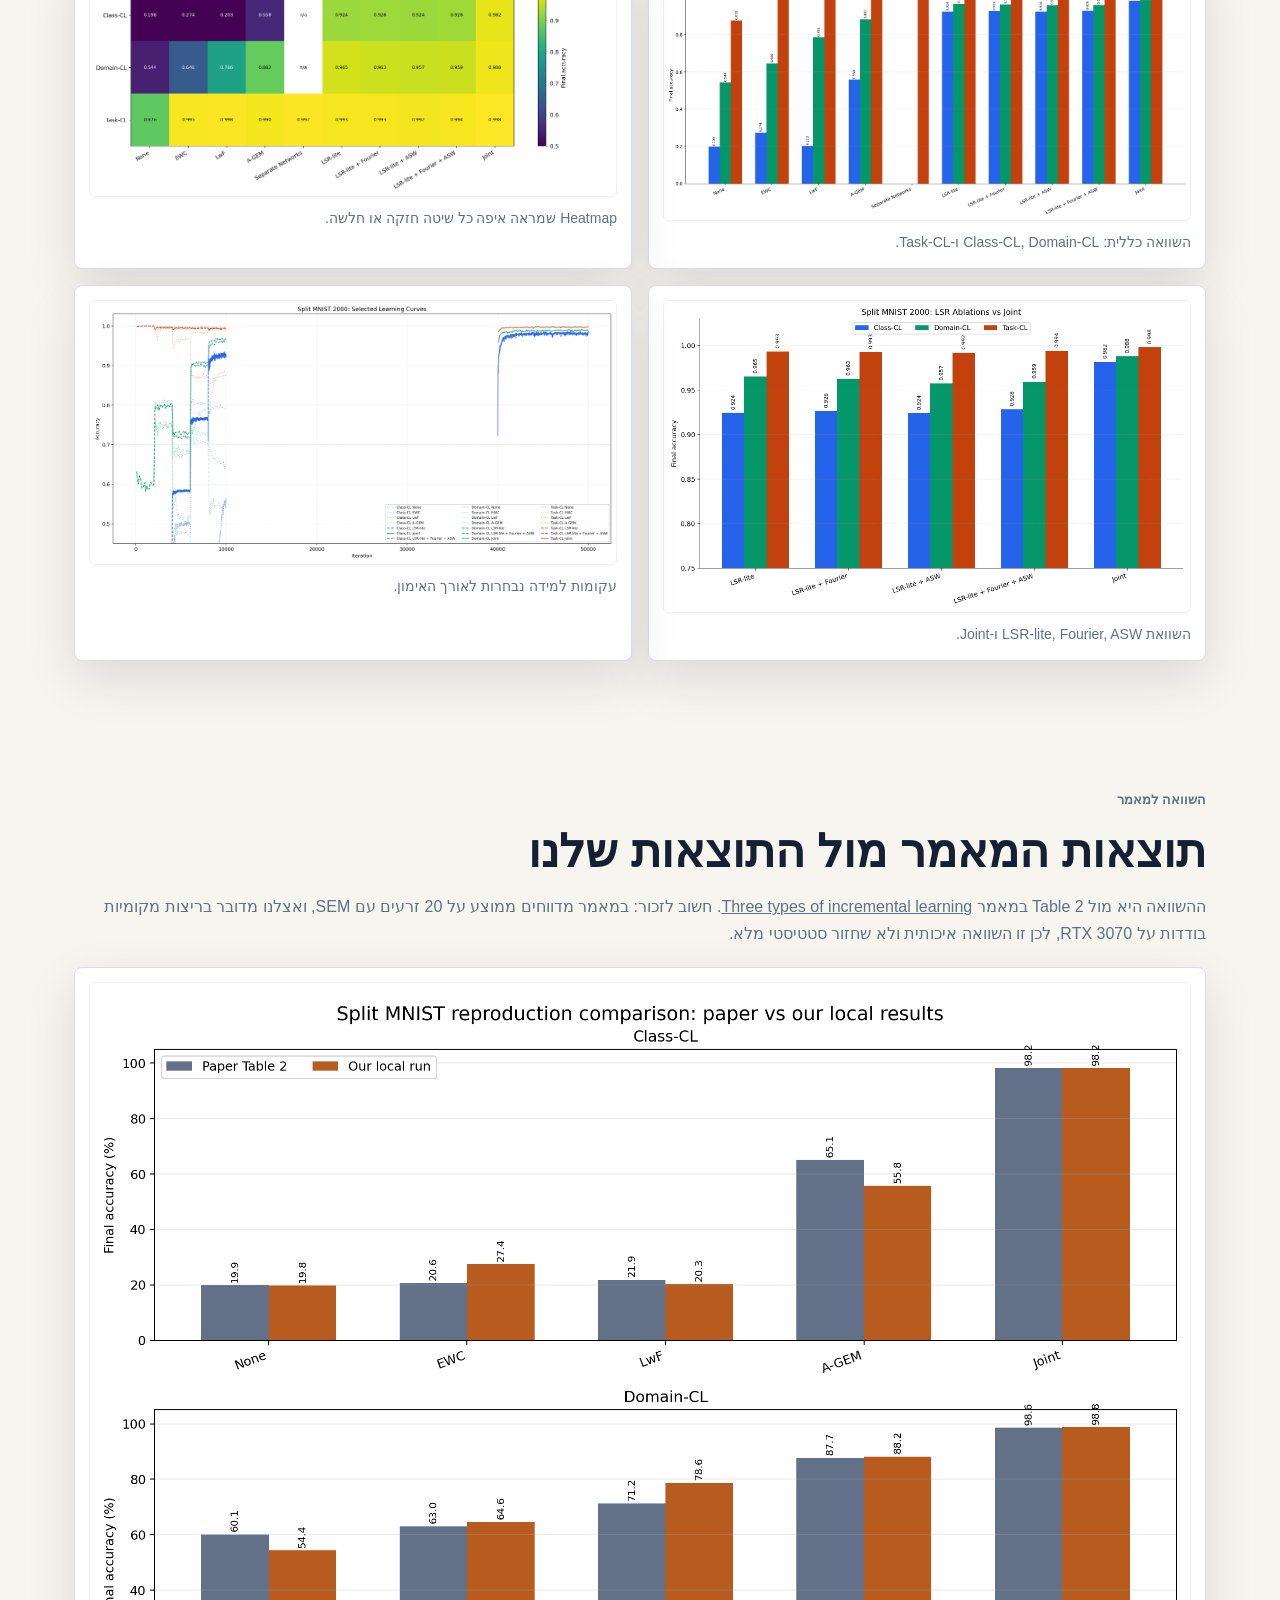
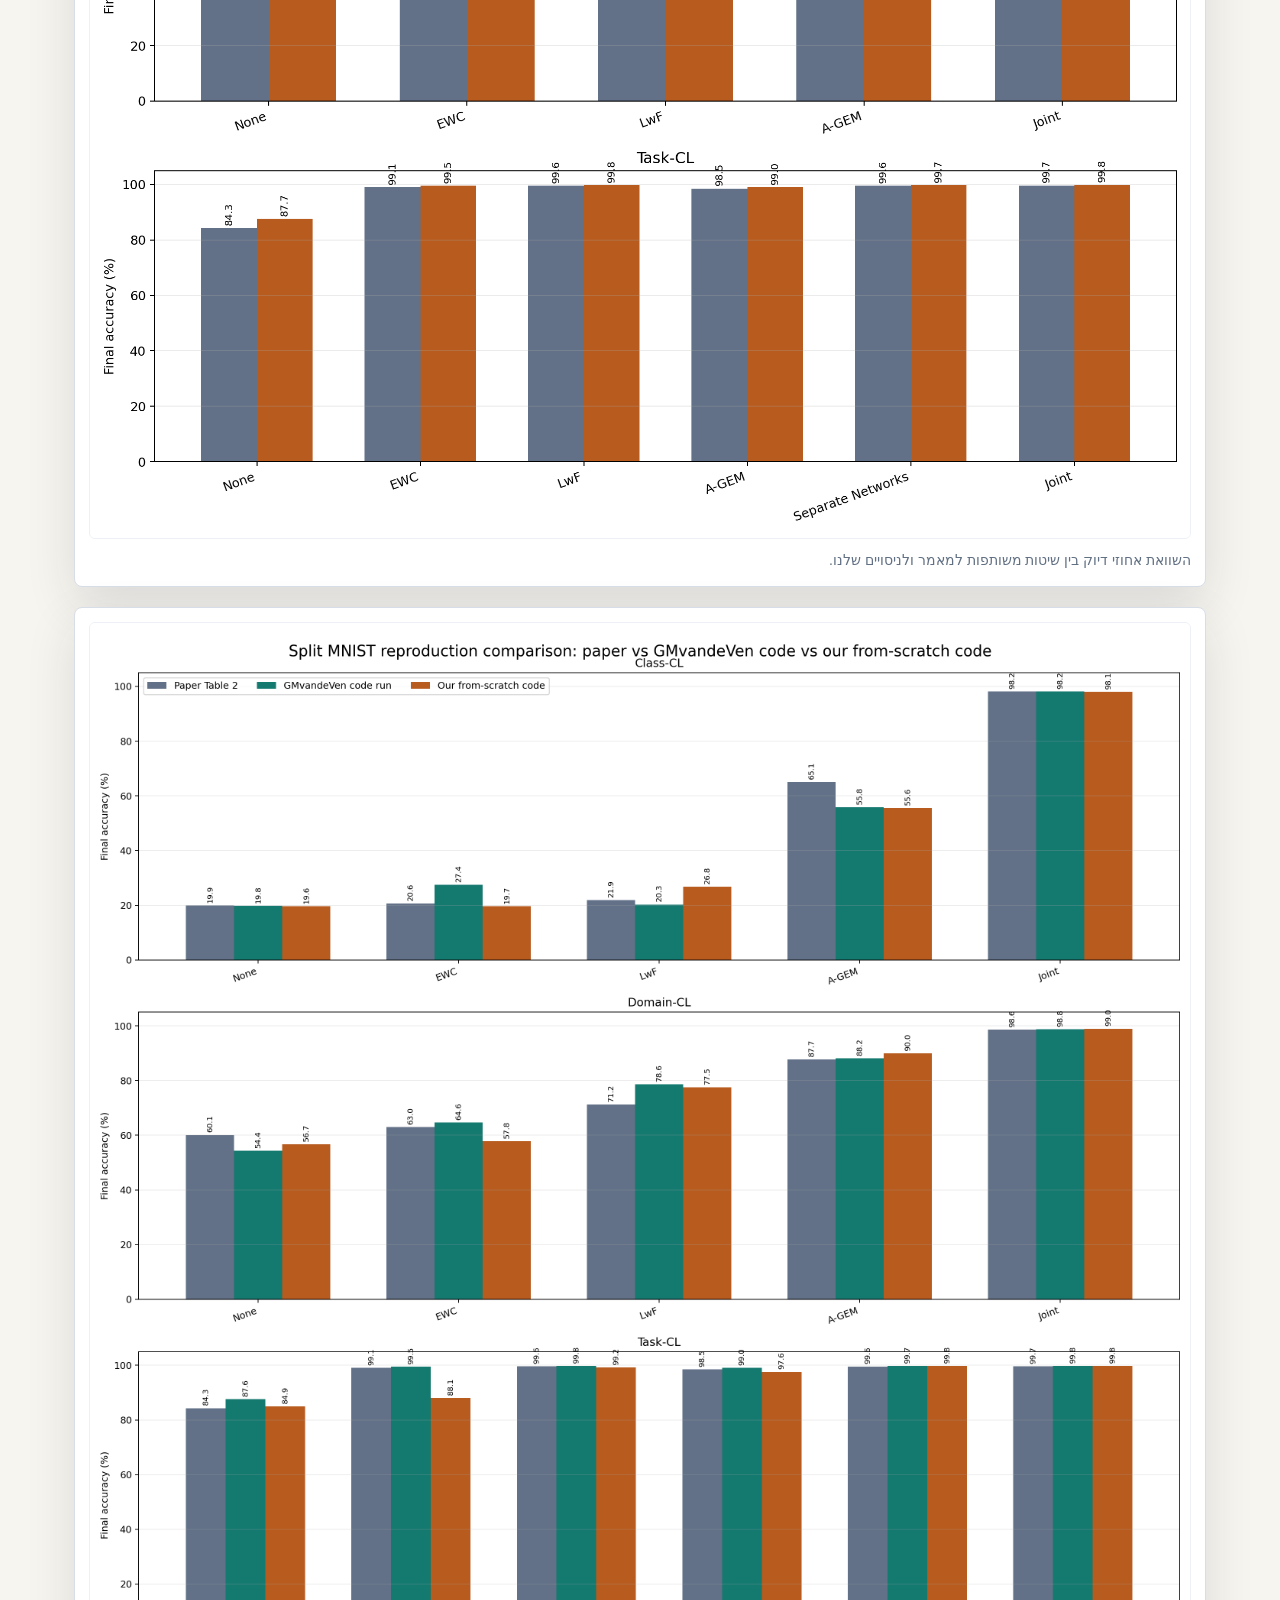
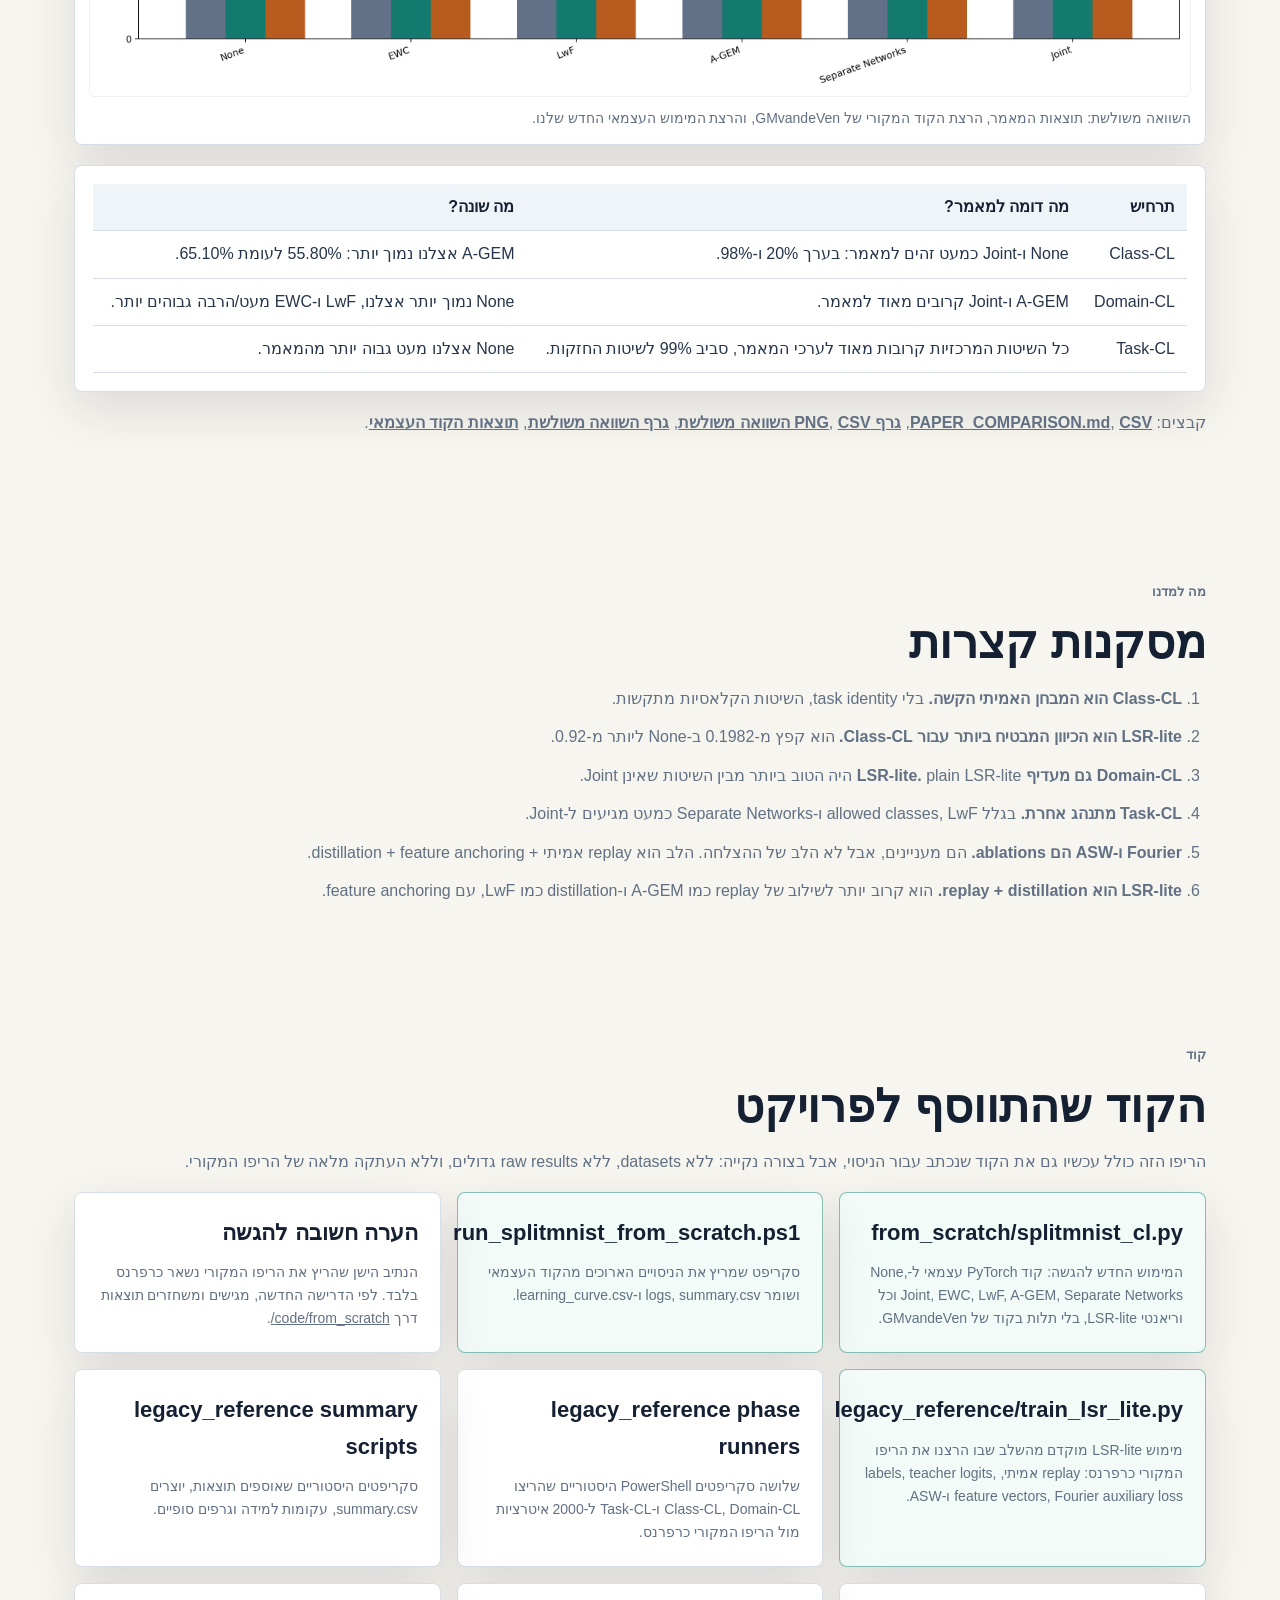
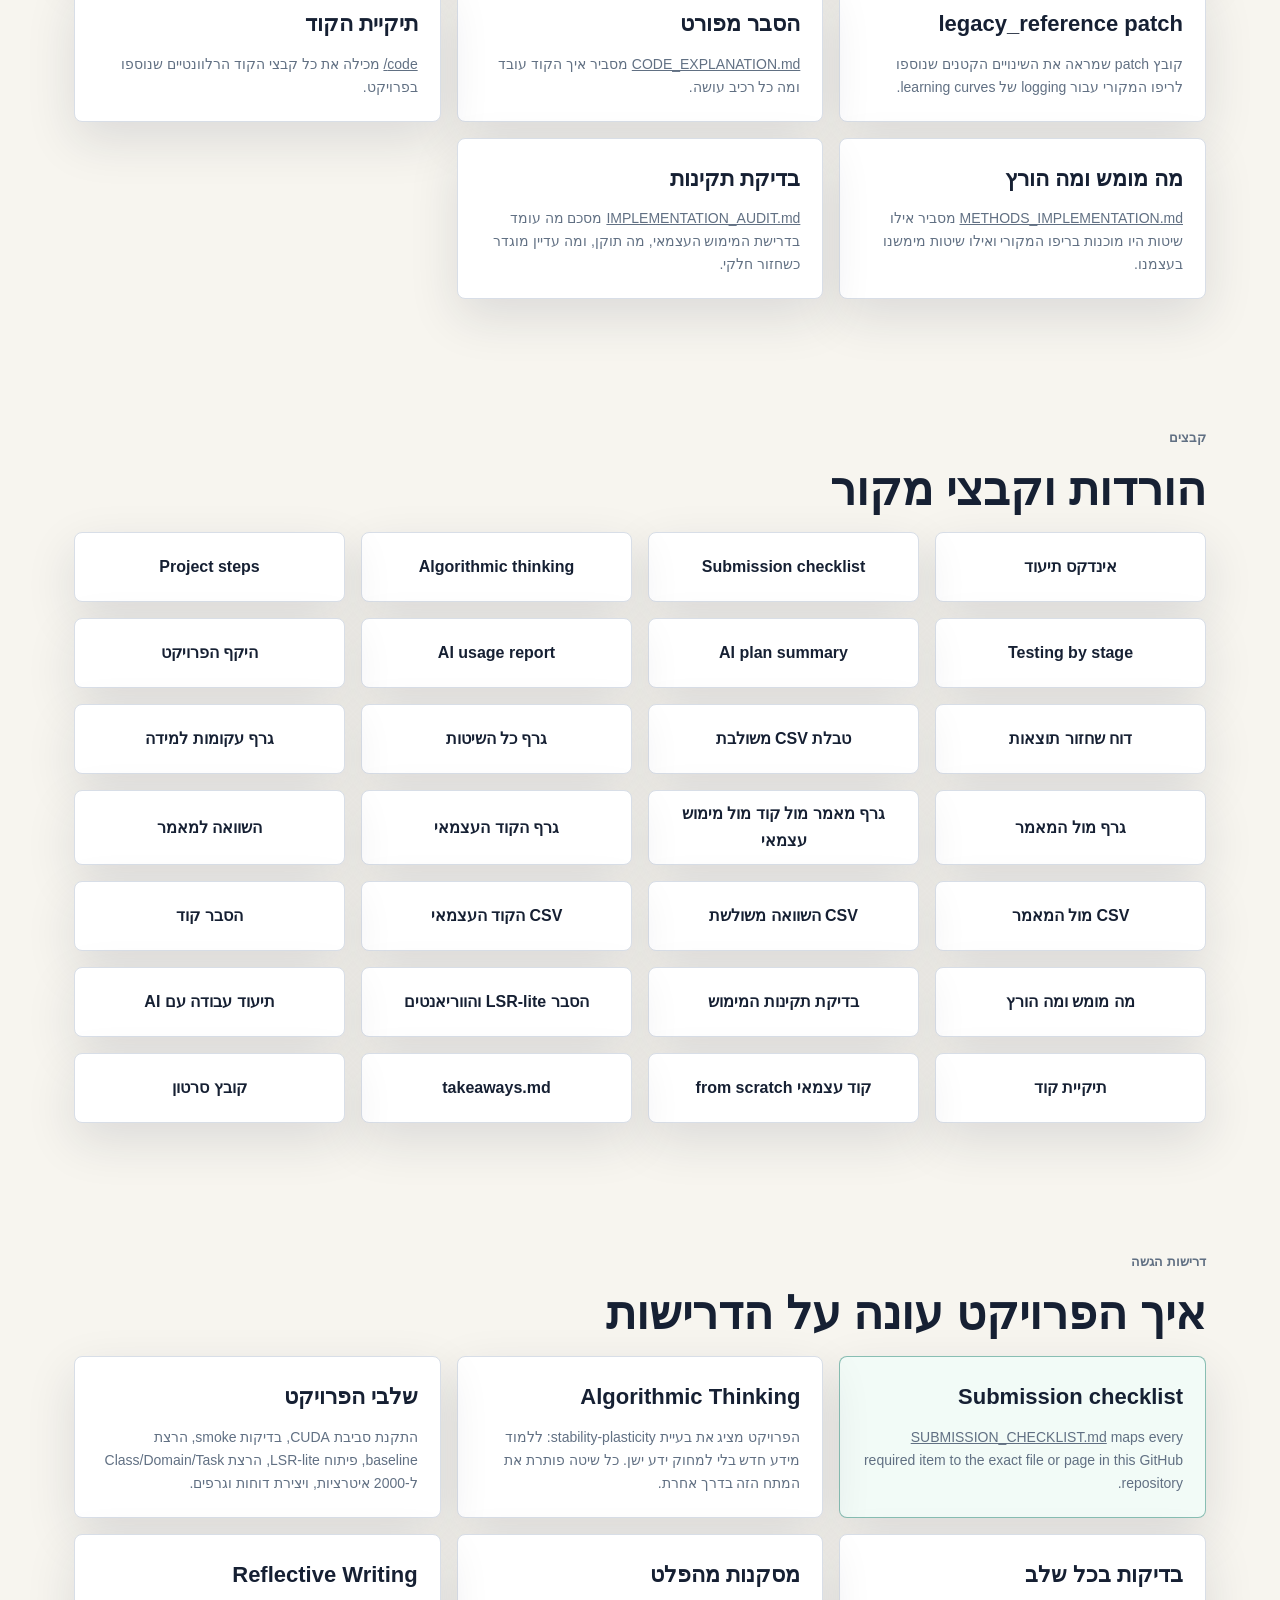
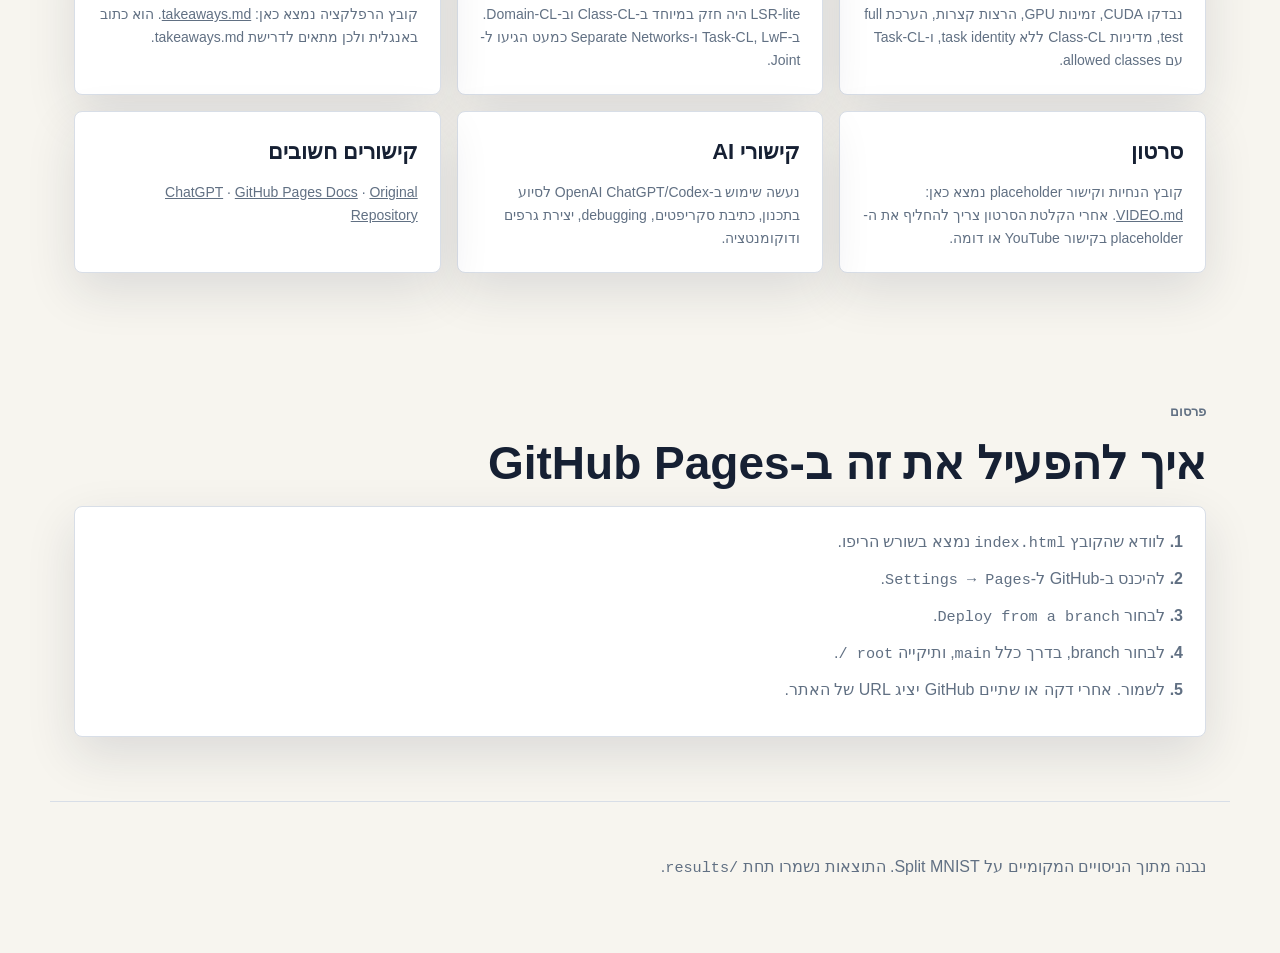
==== commit 239ec9d9: "Remove generative classifier from report" ====
--- a/index.html
+++ b/index.html
@@ -33,7 +33,7 @@
         </p>
         <div class="hero-actions">
           <a class="button primary" href="#results">לראות תוצאות</a>
-          <a class="button" href="assets/full_project_explanation_with_all_graphs.docx">להוריד דוח Word מלא</a>
+          <a class="button" href="docs/README.md">לפתוח תיעוד מלא</a>
         </div>
       </div>
     </section>
@@ -116,10 +116,6 @@
           <h3>Separate Networks</h3>
           <p>רשת נפרדת לכל task. מתאים בעיקר ל-Task-CL, שבו יודעים בזמן הערכה איזו משימה פעילה.</p>
         </article>
-        <article class="method">
-          <h3>Generative Classifier</h3>
-          <p>מנסה ללמוד מודל גנרטיבי למחלקות ולהשתמש בו לסיווג. בניסויים שלנו הוא לא נתמך נקי בכל התרחישים, וב-Class-CL 2000 נכשל/נתקע.</p>
-        </article>
         <article class="method highlight">
           <h3>LSR-lite</h3>
           <p>השיטה הניסיונית שלנו: replay של דוגמאות אמיתיות מהעבר, עם labels, teacher logits ו-feature anchoring. היא משלבת replay בסגנון שיטות memory כמו A-GEM עם distillation בסגנון LwF.</p>
@@ -142,7 +138,7 @@
         <p>
           LSR-lite שומר buffer הוגן של 100 דוגמאות למחלקה. כל דוגמה כוללת את התמונה,
           התווית, logits של המורה בזמן ההכנסה ל-buffer, ווקטור feature פנימי מהשכבה שלפני הפלט.
-          חשוב לדייק: זו לא שיטה גנרטיבית כמו Generative Classifier, כי היא לא מייצרת דוגמאות חדשות;
+          חשוב לדייק: זו לא שיטה גנרטיבית, כי היא לא מייצרת דוגמאות חדשות;
           היא שומרת דוגמאות train אמיתיות ומשתמשת בהן כ-replay.
         </p>
       </div>
@@ -167,7 +163,6 @@
             <tr><td>EWC</td><td>0.2742</td><td>0.7074</td><td>0.0760</td></tr>
             <tr><td>LwF</td><td>0.2027</td><td>0.7789</td><td>0.0045</td></tr>
             <tr><td>A-GEM</td><td>0.5580</td><td>0.4235</td><td>0.3599</td></tr>
-            <tr><td>Generative Classifier</td><td>failed</td><td>-</td><td>-</td></tr>
             <tr><td>LSR-lite</td><td>0.9243</td><td>0.0573</td><td>0.7261</td></tr>
             <tr><td>LSR-lite + Fourier</td><td>0.9264</td><td>0.0552</td><td>0.7282</td></tr>
             <tr><td>LSR-lite + ASW</td><td>0.9241</td><td>0.0575</td><td>0.7259</td></tr>
@@ -264,7 +259,7 @@
             <tr>
               <td>Class-CL</td>
               <td>None ו-Joint כמעט זהים למאמר: בערך 20% ו-98%.</td>
-              <td>A-GEM אצלנו נמוך יותר: 55.80% לעומת 65.10%. Generative Classifier נכשל אצלנו ולכן אין שחזור מלא.</td>
+              <td>A-GEM אצלנו נמוך יותר: 55.80% לעומת 65.10%.</td>
             </tr>
             <tr>
               <td>Domain-CL</td>
@@ -298,7 +293,7 @@
         <li><strong>Domain-CL גם מעדיף LSR-lite.</strong> plain LSR-lite היה הטוב ביותר מבין השיטות שאינן Joint.</li>
         <li><strong>Task-CL מתנהג אחרת.</strong> בגלל allowed classes, LwF ו-Separate Networks כמעט מגיעים ל-Joint.</li>
         <li><strong>Fourier ו-ASW הם ablations.</strong> הם מעניינים, אבל לא הלב של ההצלחה. הלב הוא replay אמיתי + distillation + feature anchoring.</li>
-        <li><strong>LSR-lite אינו Generative Classifier.</strong> הוא קרוב יותר לשילוב של replay כמו A-GEM ו-distillation כמו LwF, עם feature anchoring.</li>
+        <li><strong>LSR-lite הוא replay + distillation.</strong> הוא קרוב יותר לשילוב של replay כמו A-GEM ו-distillation כמו LwF, עם feature anchoring.</li>
       </ol>
     </section>
 
@@ -312,7 +307,7 @@
       <div class="method-grid">
         <article class="method highlight">
           <h3>from_scratch/splitmnist_cl.py</h3>
-          <p>המימוש החדש להגשה: קוד PyTorch עצמאי ל-None, Joint, EWC, LwF, A-GEM, Separate Networks, Generative Classifier וכל וריאנטי LSR-lite, בלי תלות בקוד של GMvandeVen.</p>
+          <p>המימוש החדש להגשה: קוד PyTorch עצמאי ל-None, Joint, EWC, LwF, A-GEM, Separate Networks וכל וריאנטי LSR-lite, בלי תלות בקוד של GMvandeVen.</p>
         </article>
         <article class="method highlight">
           <h3>run_splitmnist_from_scratch.ps1</h3>
@@ -370,9 +365,6 @@
         <a href="docs/AI_USAGE_REPORT.md">AI usage report</a>
         <a href="docs/PROJECT_SCOPE.md">היקף הפרויקט</a>
         <a href="docs/REPRODUCTION_REPORT.md">דוח שחזור תוצאות</a>
-        <a href="assets/code_explanation_full.docx">דוח Word שמסביר את הקוד</a>
-        <a href="assets/full_project_explanation_with_all_graphs.docx">דוח Word מלא עם כל הגרפים</a>
-        <a href="assets/summary_hebrew_splitMNIST_2000.docx">דוח Word בעברית</a>
         <a href="assets/splitMNIST_2000_all_scenarios_summary.csv">טבלת CSV משולבת</a>
         <a href="assets/all-methods-by-scenario.png">גרף כל השיטות</a>
         <a href="assets/selected-learning-curves.png">גרף עקומות למידה</a>
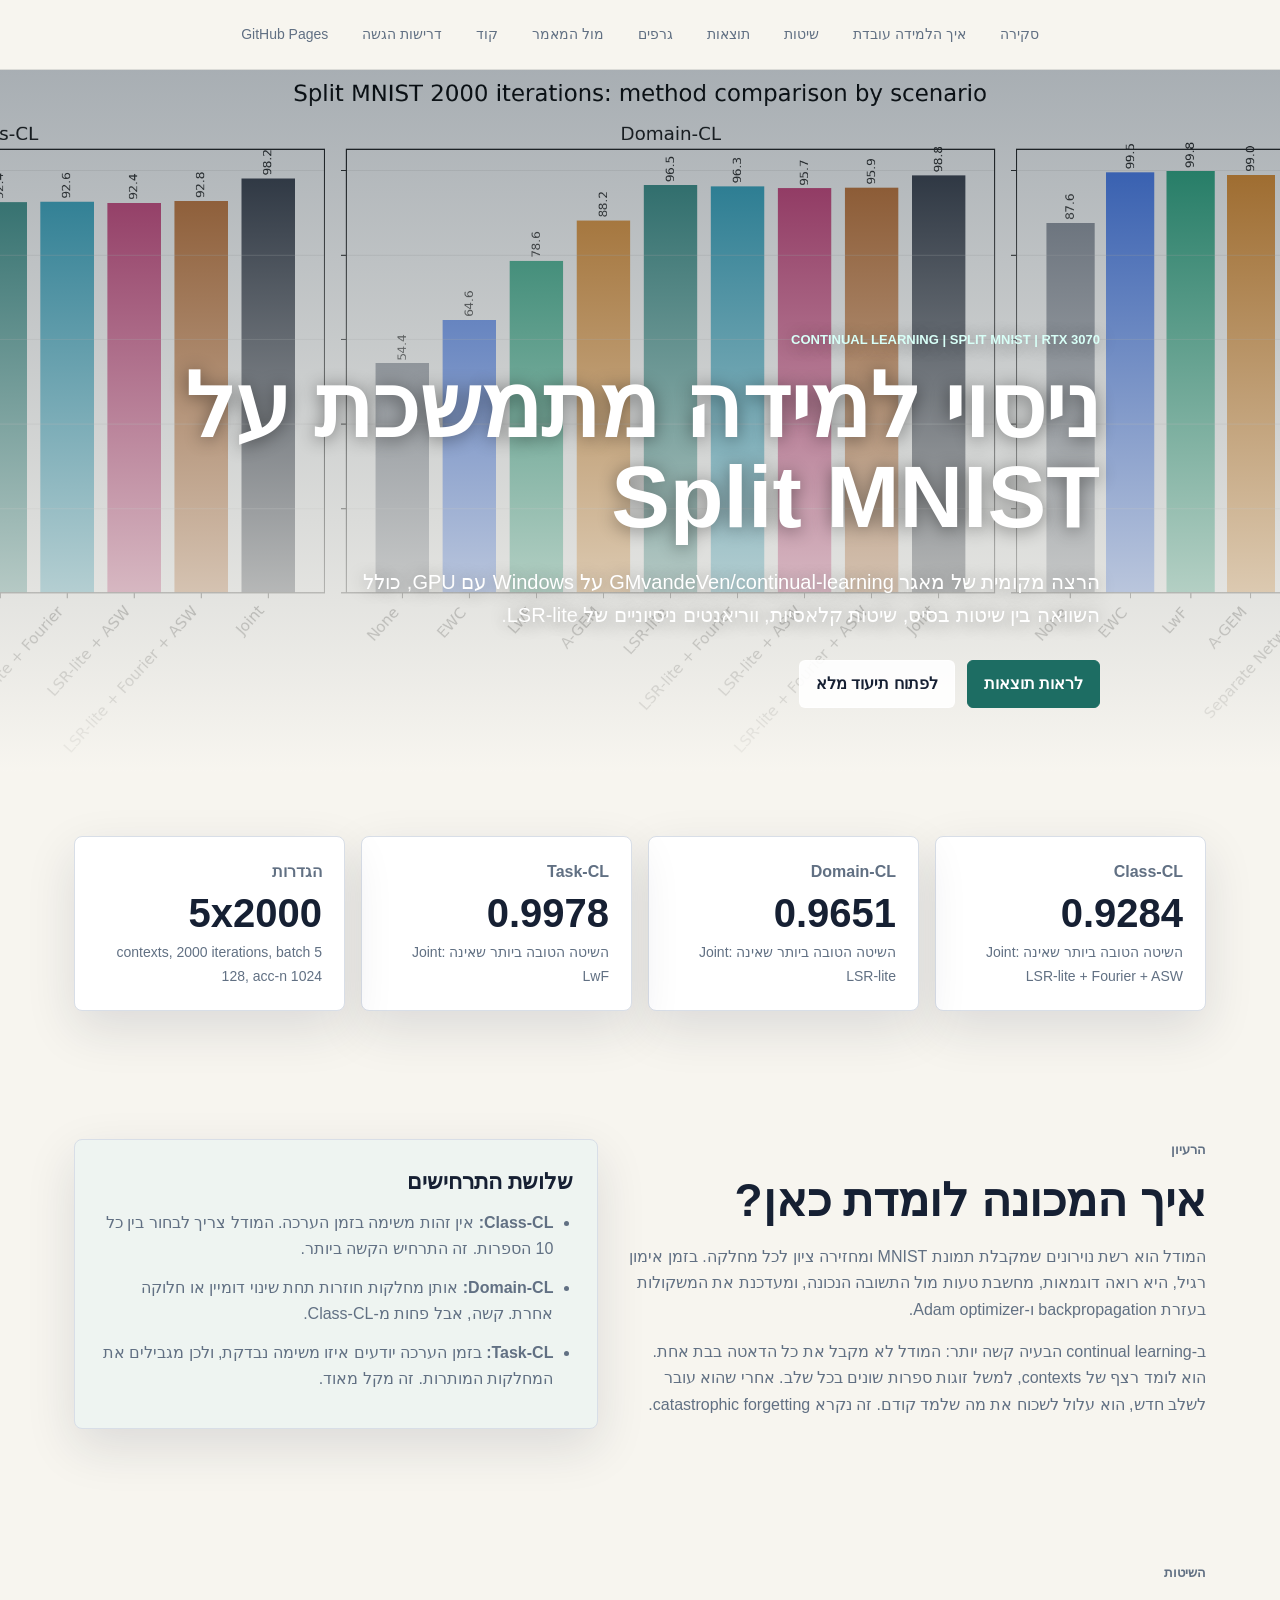
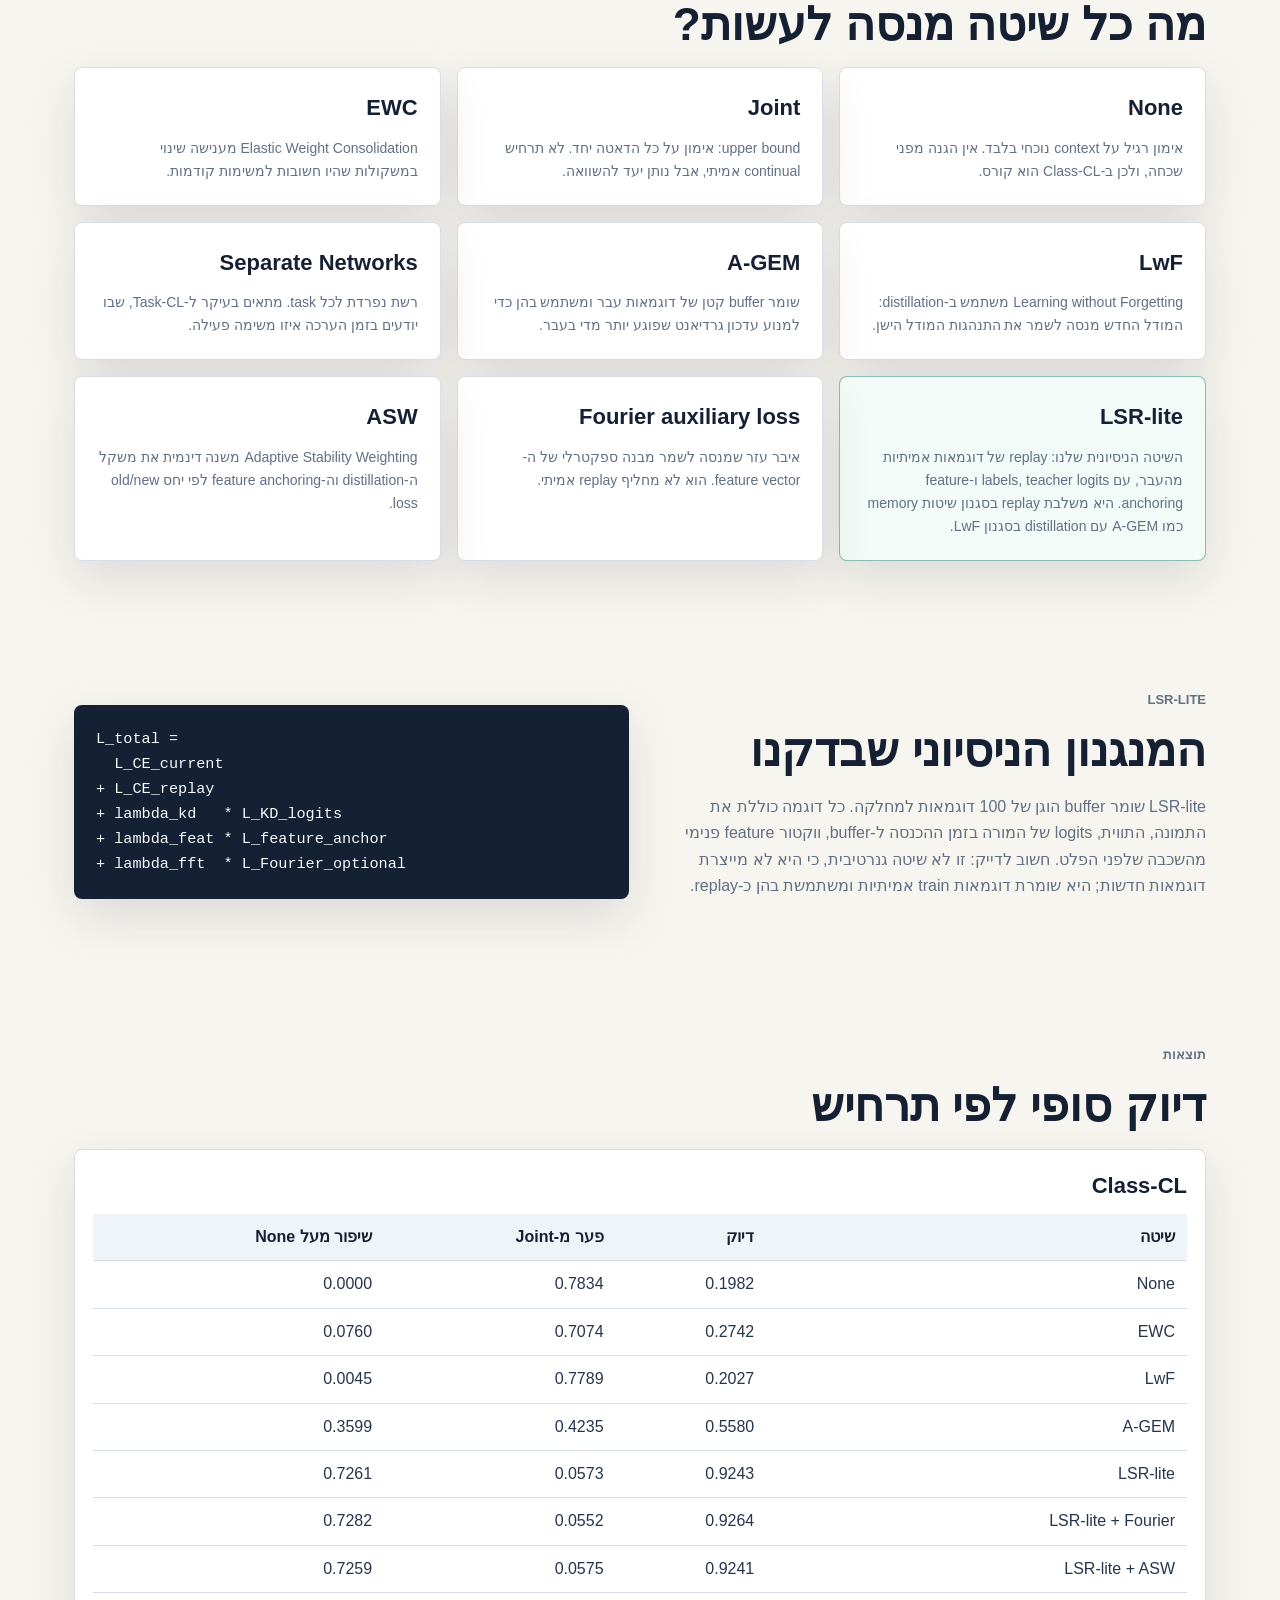
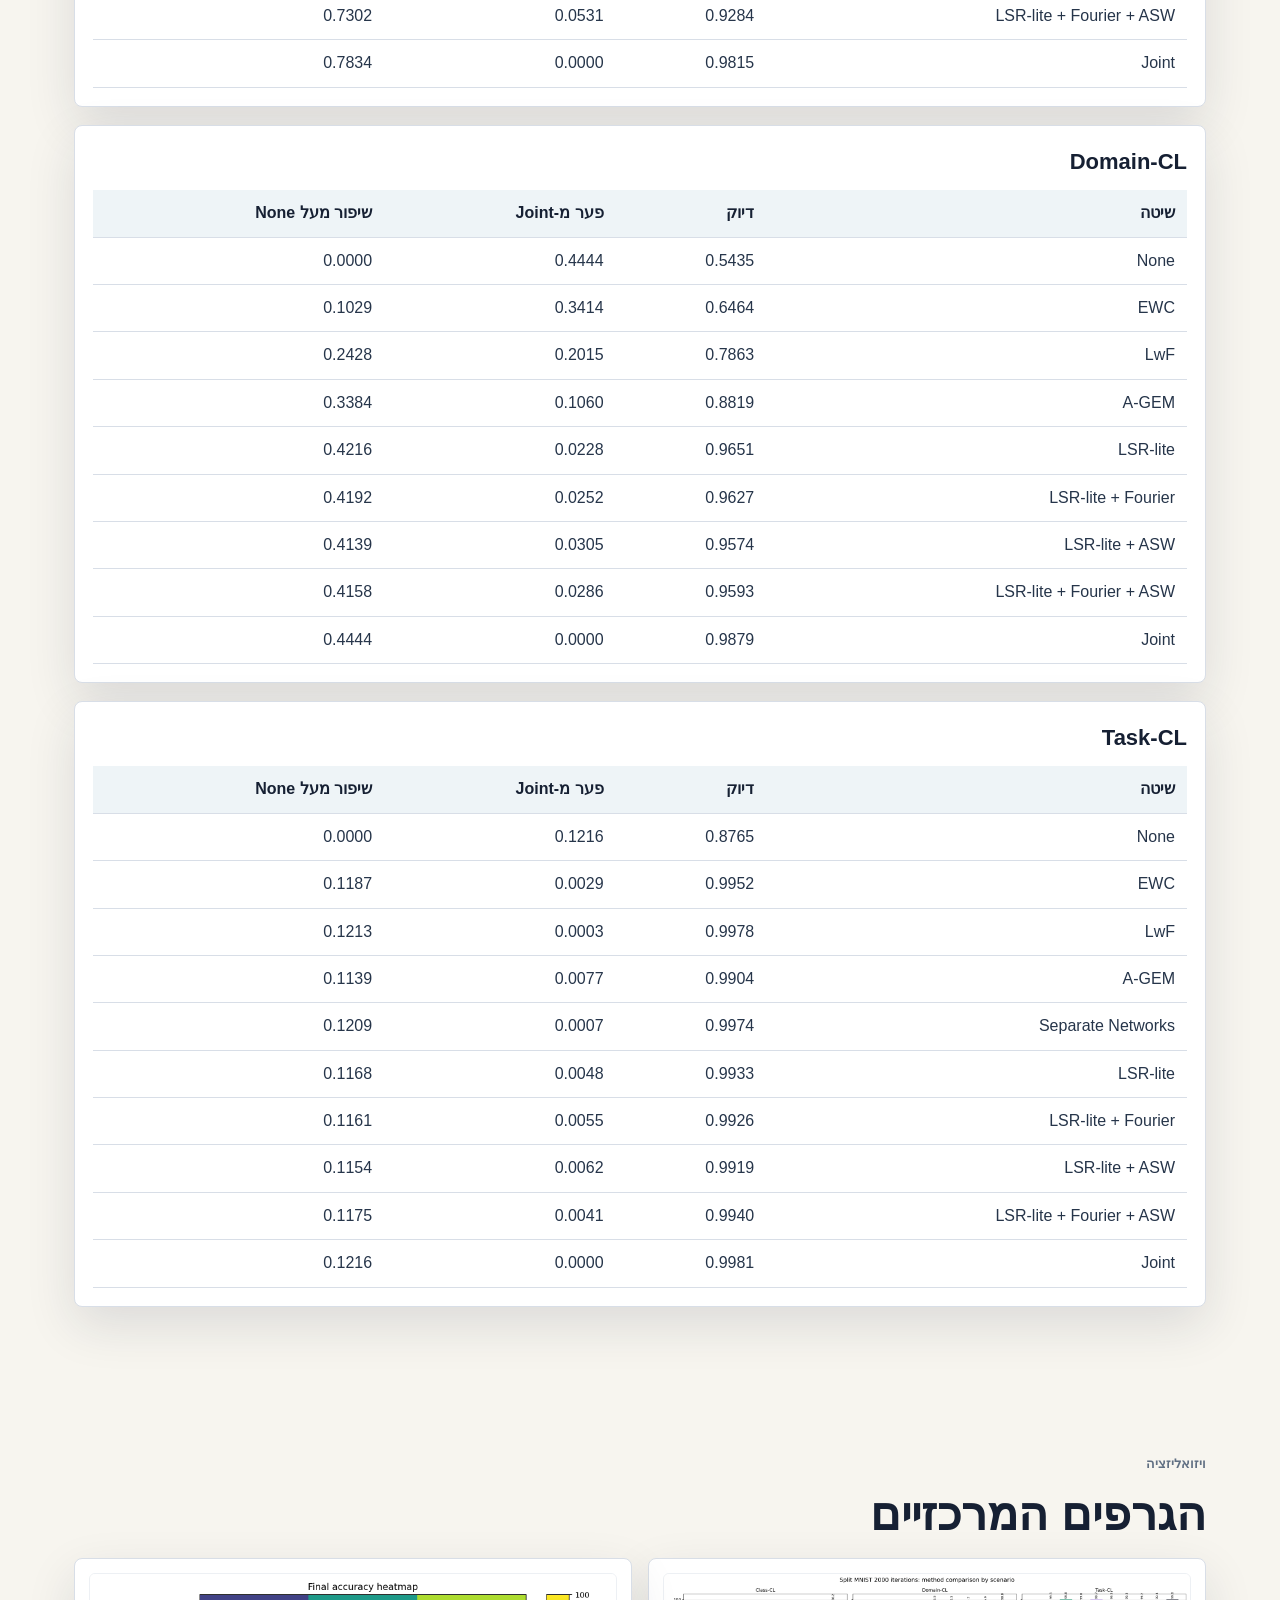
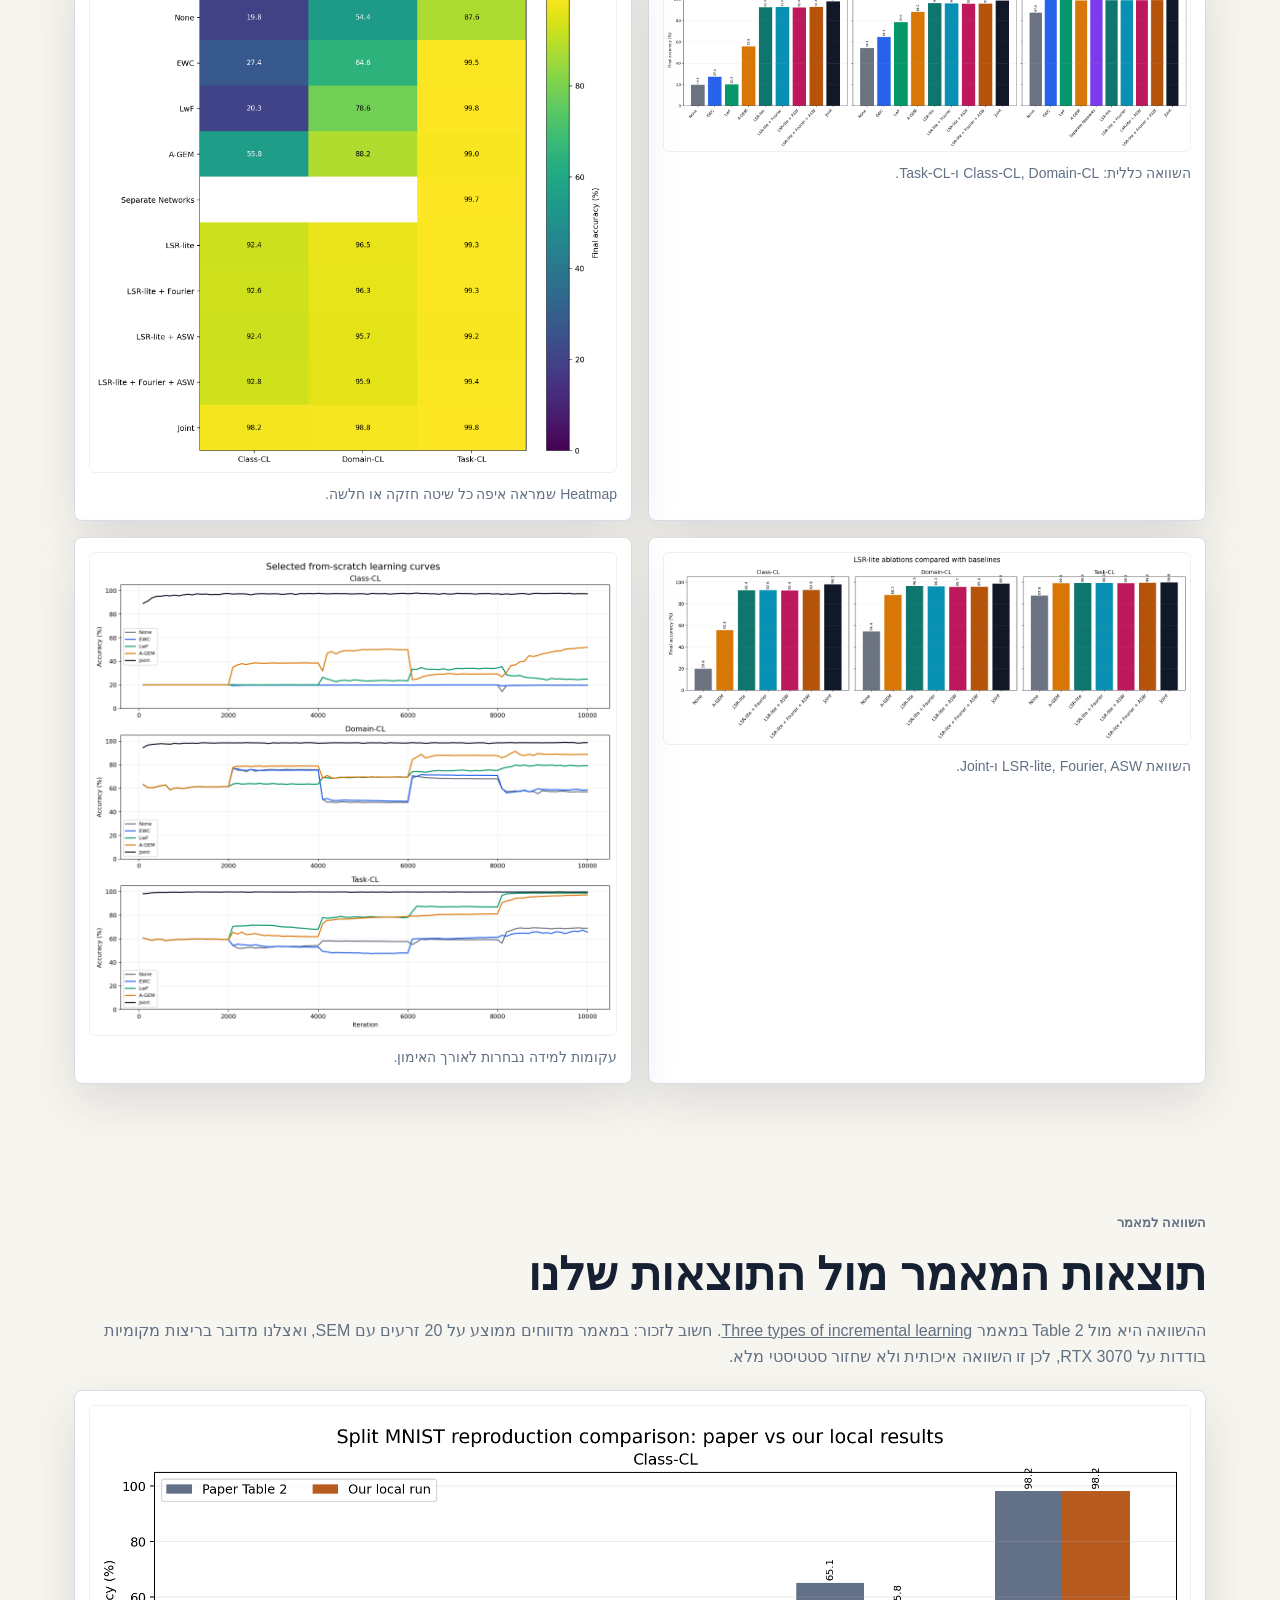
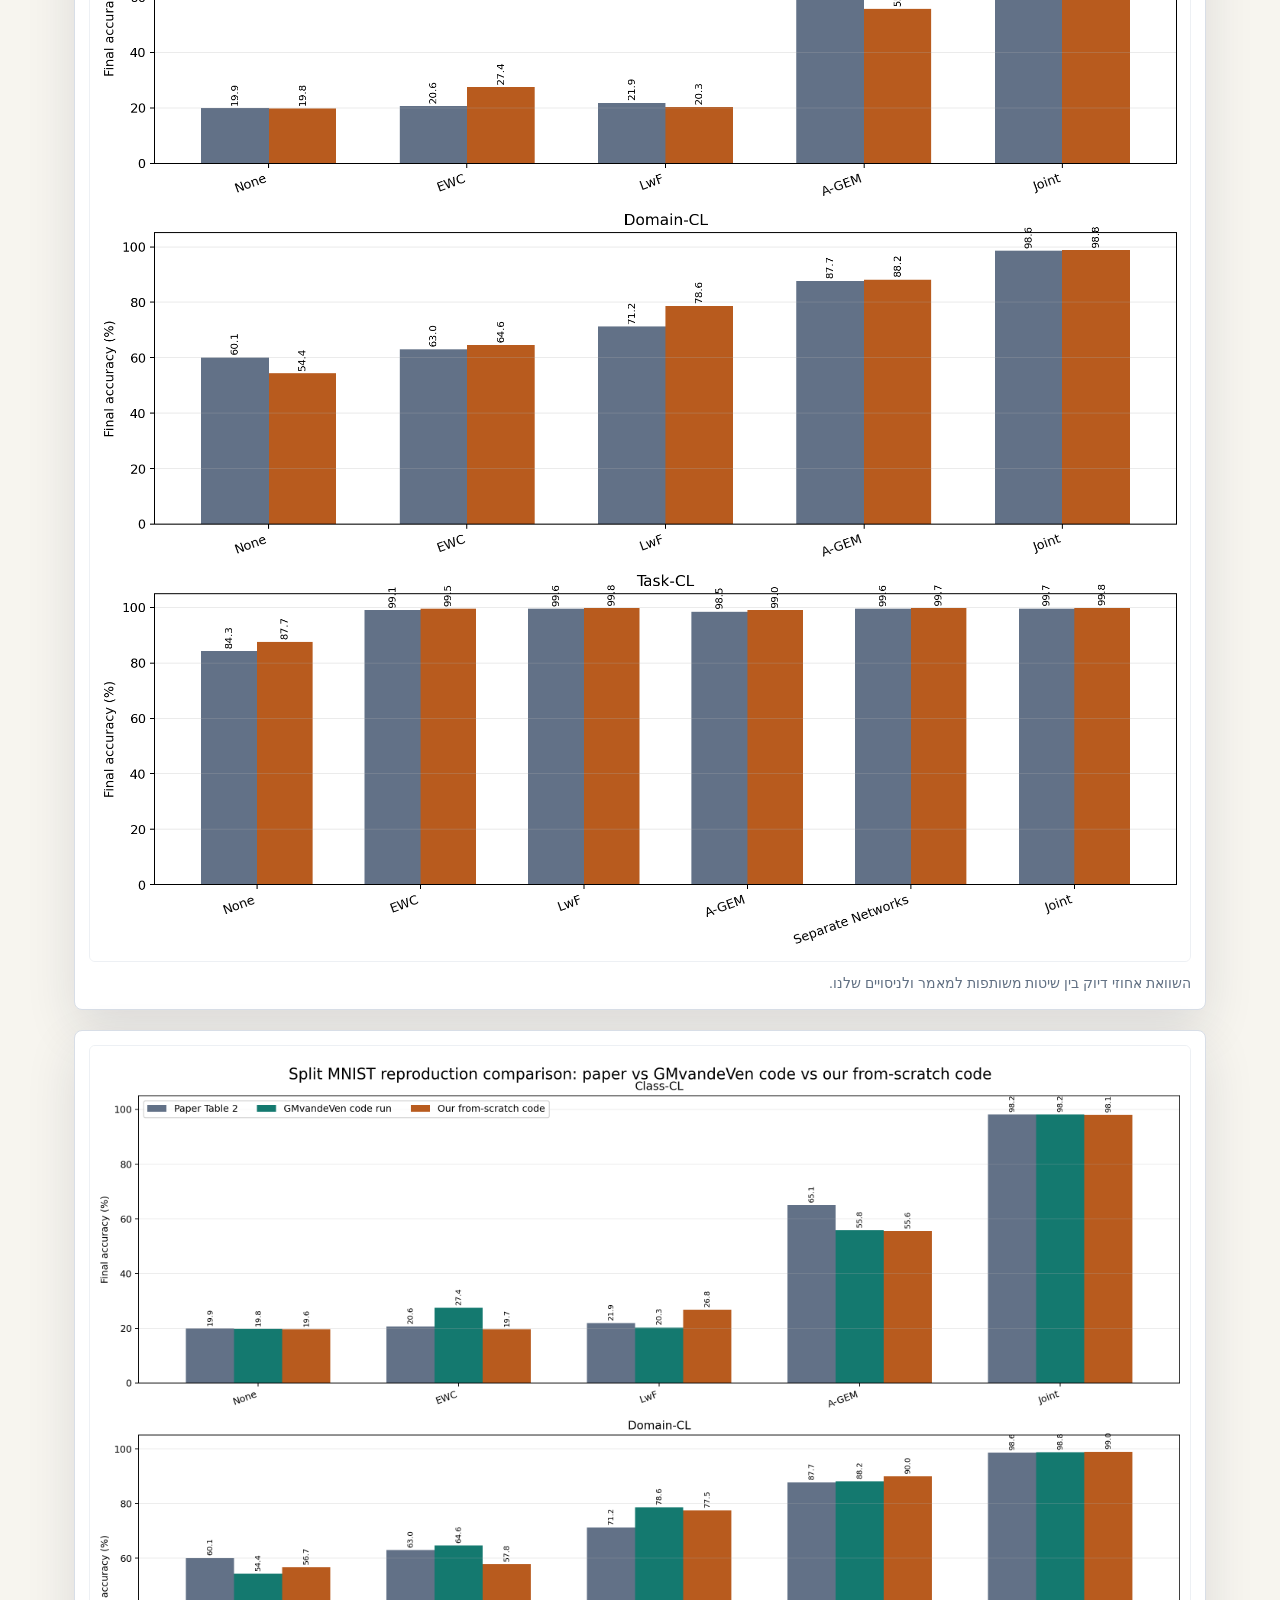
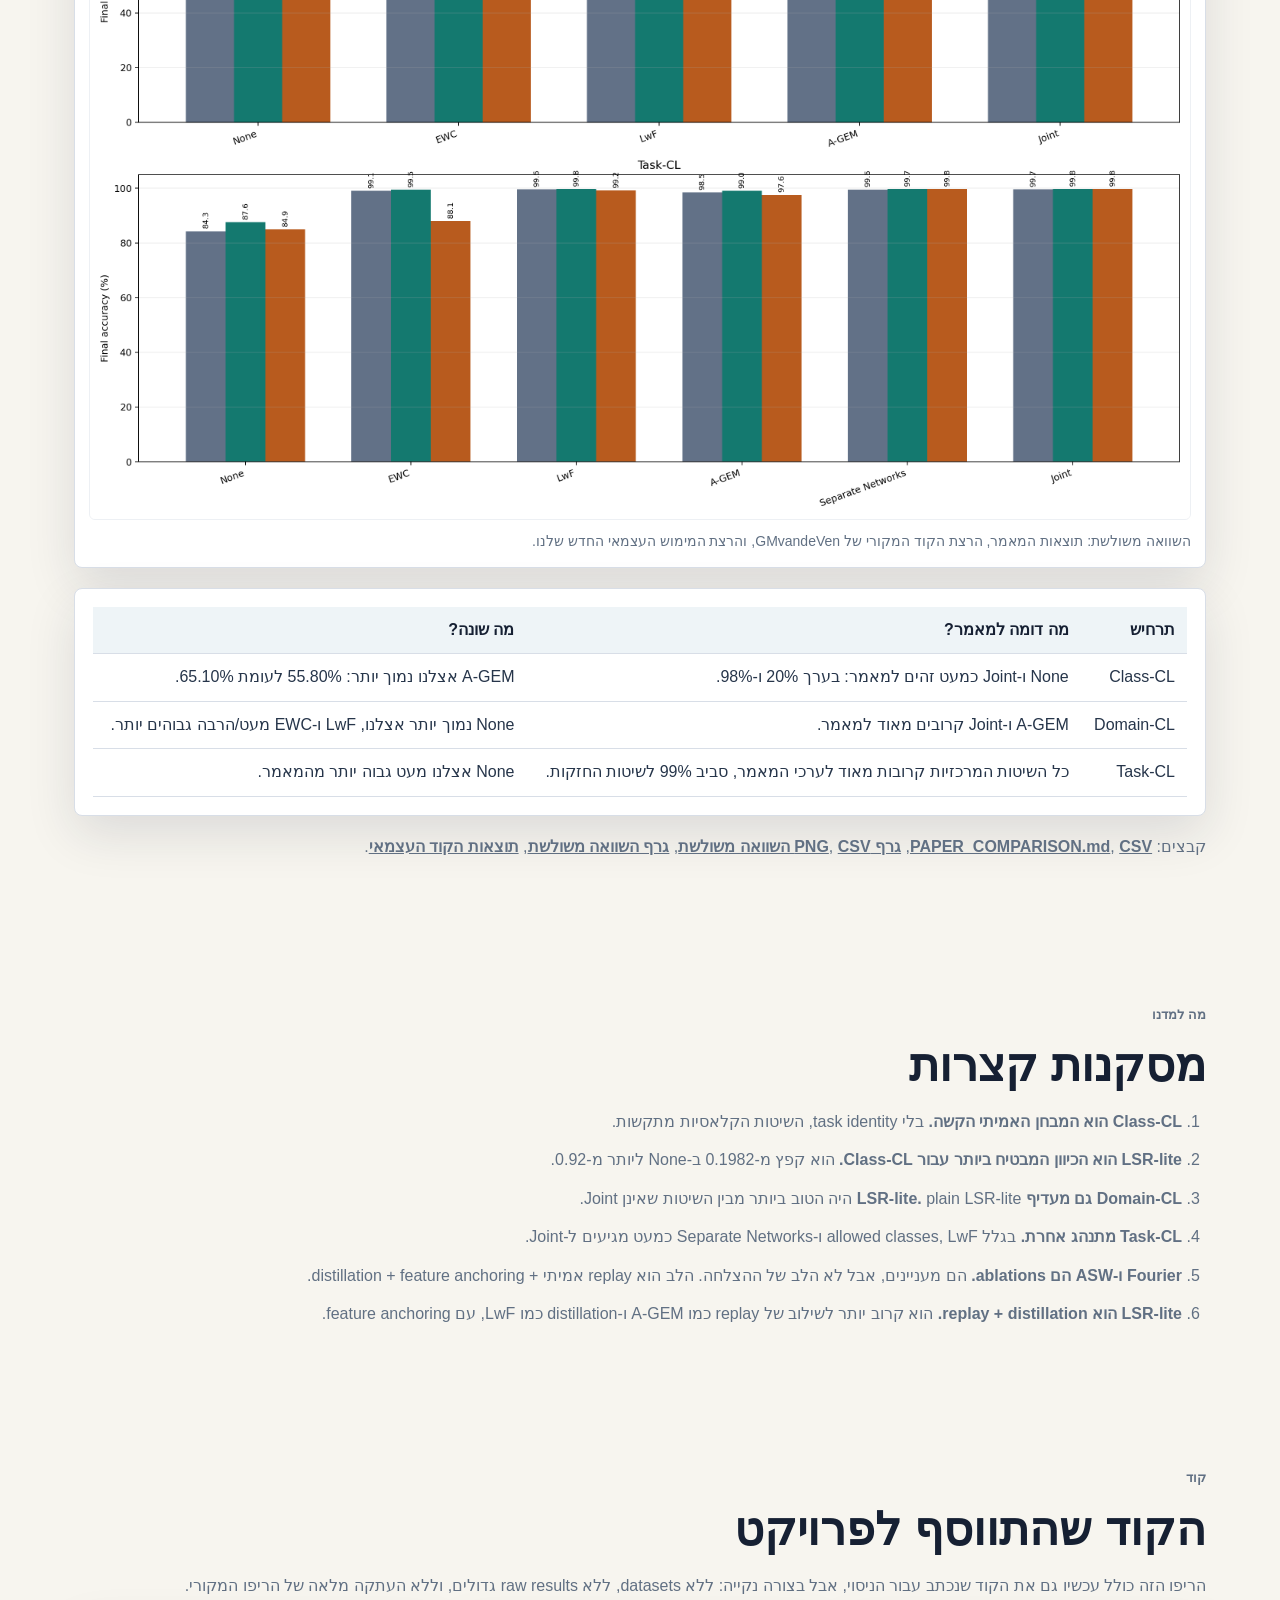
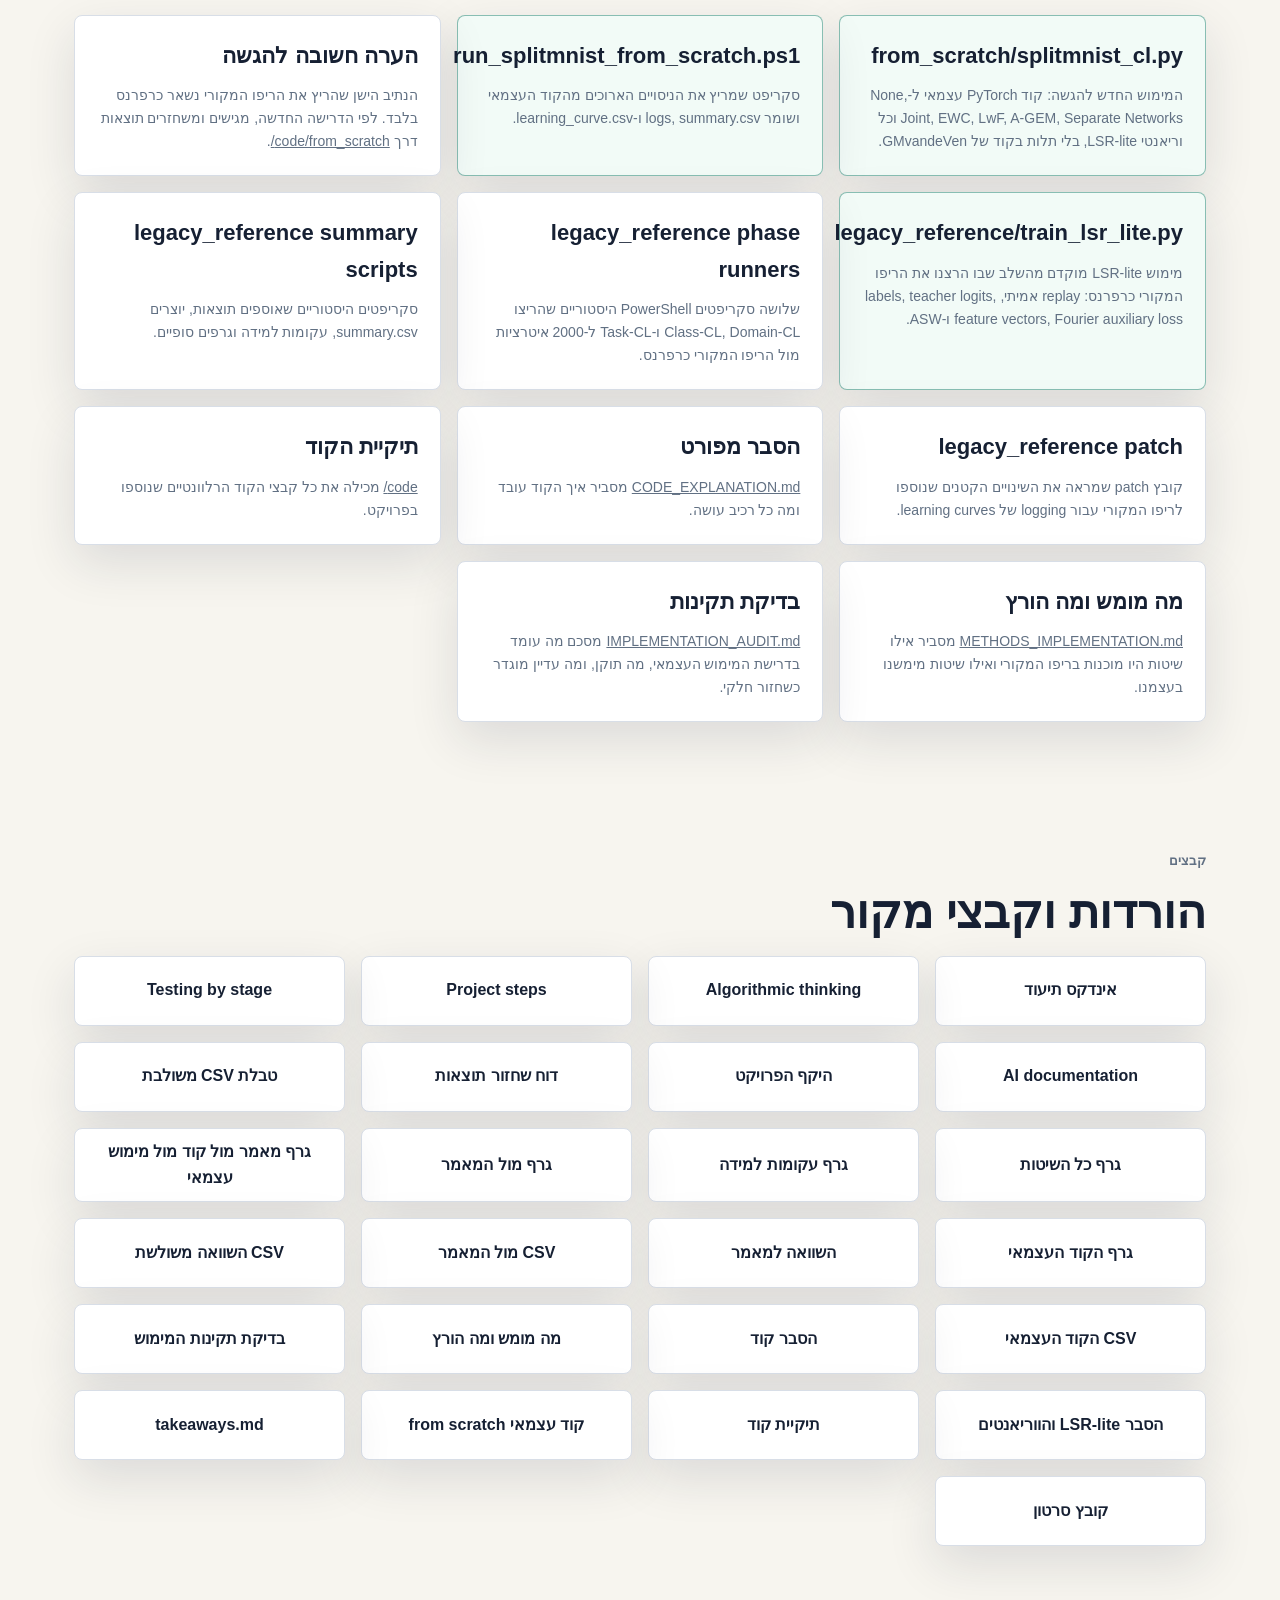
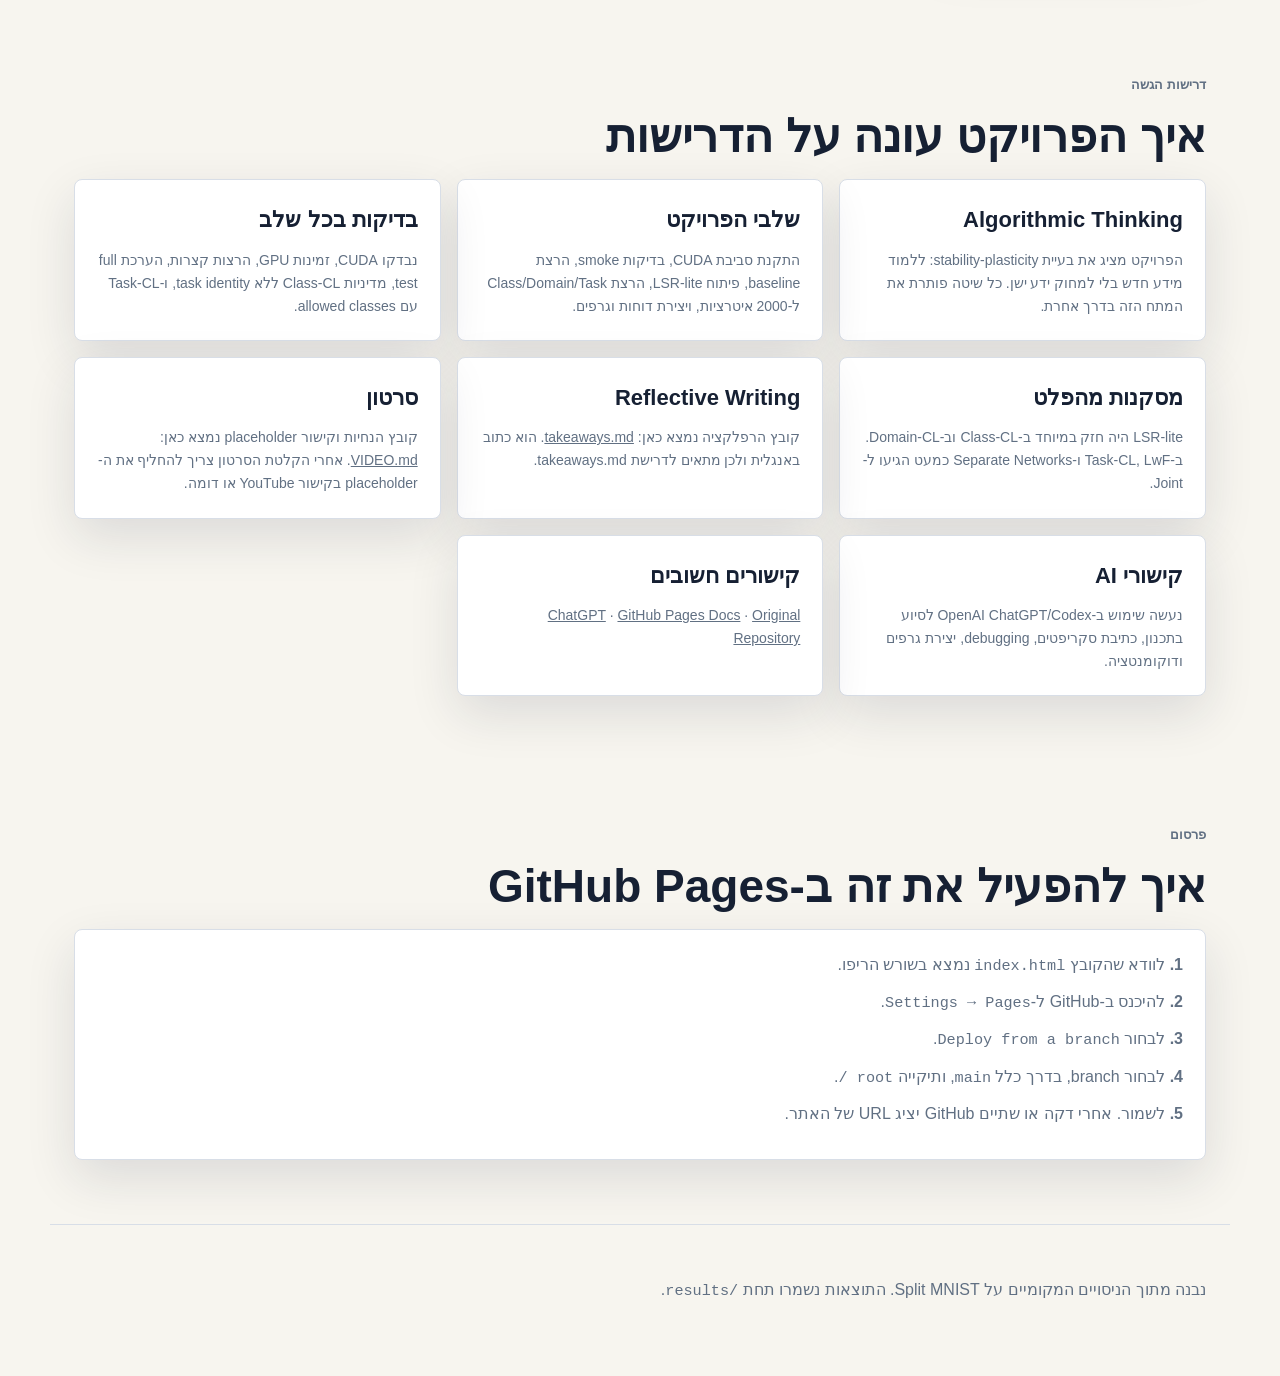
==== commit c6a7bbf8: "Combine AI documentation" ====
--- a/index.html
+++ b/index.html
@@ -357,12 +357,10 @@
       <h2>הורדות וקבצי מקור</h2>
       <div class="download-grid">
         <a href="docs/README.md">אינדקס תיעוד</a>
-        <a href="docs/SUBMISSION_CHECKLIST.md">Submission checklist</a>
         <a href="docs/ALGORITHMIC_THINKING.md">Algorithmic thinking</a>
         <a href="docs/PROJECT_STEPS.md">Project steps</a>
         <a href="docs/TESTING_BY_STAGE.md">Testing by stage</a>
-        <a href="docs/AI_PLAN_SUMMARY.md">AI plan summary</a>
-        <a href="docs/AI_USAGE_REPORT.md">AI usage report</a>
+        <a href="docs/AI_DOCUMENTATION.md">AI documentation</a>
         <a href="docs/PROJECT_SCOPE.md">היקף הפרויקט</a>
         <a href="docs/REPRODUCTION_REPORT.md">דוח שחזור תוצאות</a>
         <a href="assets/splitMNIST_2000_all_scenarios_summary.csv">טבלת CSV משולבת</a>
@@ -379,7 +377,6 @@
         <a href="docs/METHODS_IMPLEMENTATION.md">מה מומש ומה הורץ</a>
         <a href="docs/IMPLEMENTATION_AUDIT.md">בדיקת תקינות המימוש</a>
         <a href="docs/LSR_LITE_EXPLANATION.md">הסבר LSR-lite והווריאנטים</a>
-        <a href="docs/AI_WORK_LOG.md">תיעוד עבודה עם AI</a>
         <a href="code/">תיקיית קוד</a>
         <a href="code/from_scratch/">קוד עצמאי from scratch</a>
         <a href="docs/takeaways.md">takeaways.md</a>
@@ -391,10 +388,6 @@
       <p class="eyebrow">דרישות הגשה</p>
       <h2>איך הפרויקט עונה על הדרישות</h2>
       <div class="method-grid">
-        <article class="method highlight">
-          <h3>Submission checklist</h3>
-          <p><a href="docs/SUBMISSION_CHECKLIST.md">SUBMISSION_CHECKLIST.md</a> maps every required item to the exact file or page in this GitHub repository.</p>
-        </article>
         <article class="method">
           <h3>Algorithmic Thinking</h3>
           <p>הפרויקט מציג את בעיית stability-plasticity: ללמוד מידע חדש בלי למחוק ידע ישן. כל שיטה פותרת את המתח הזה בדרך אחרת.</p>
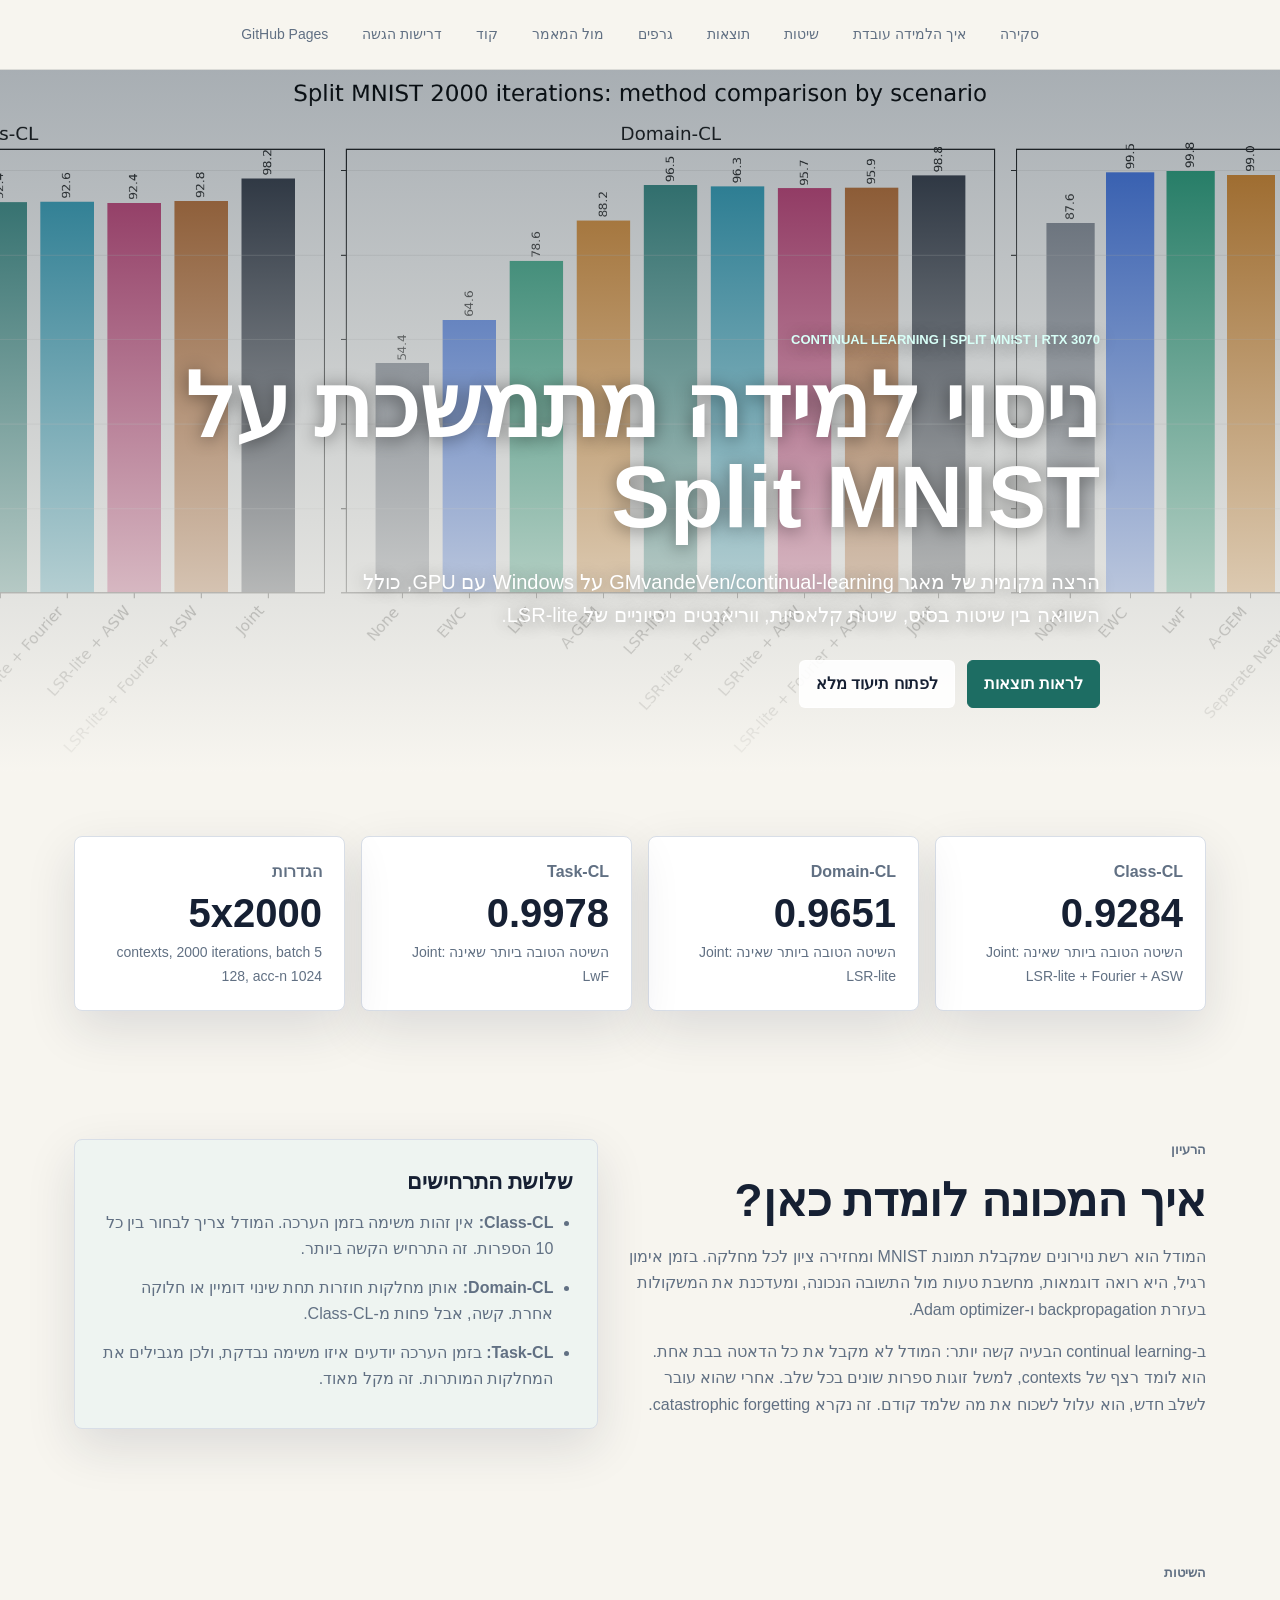
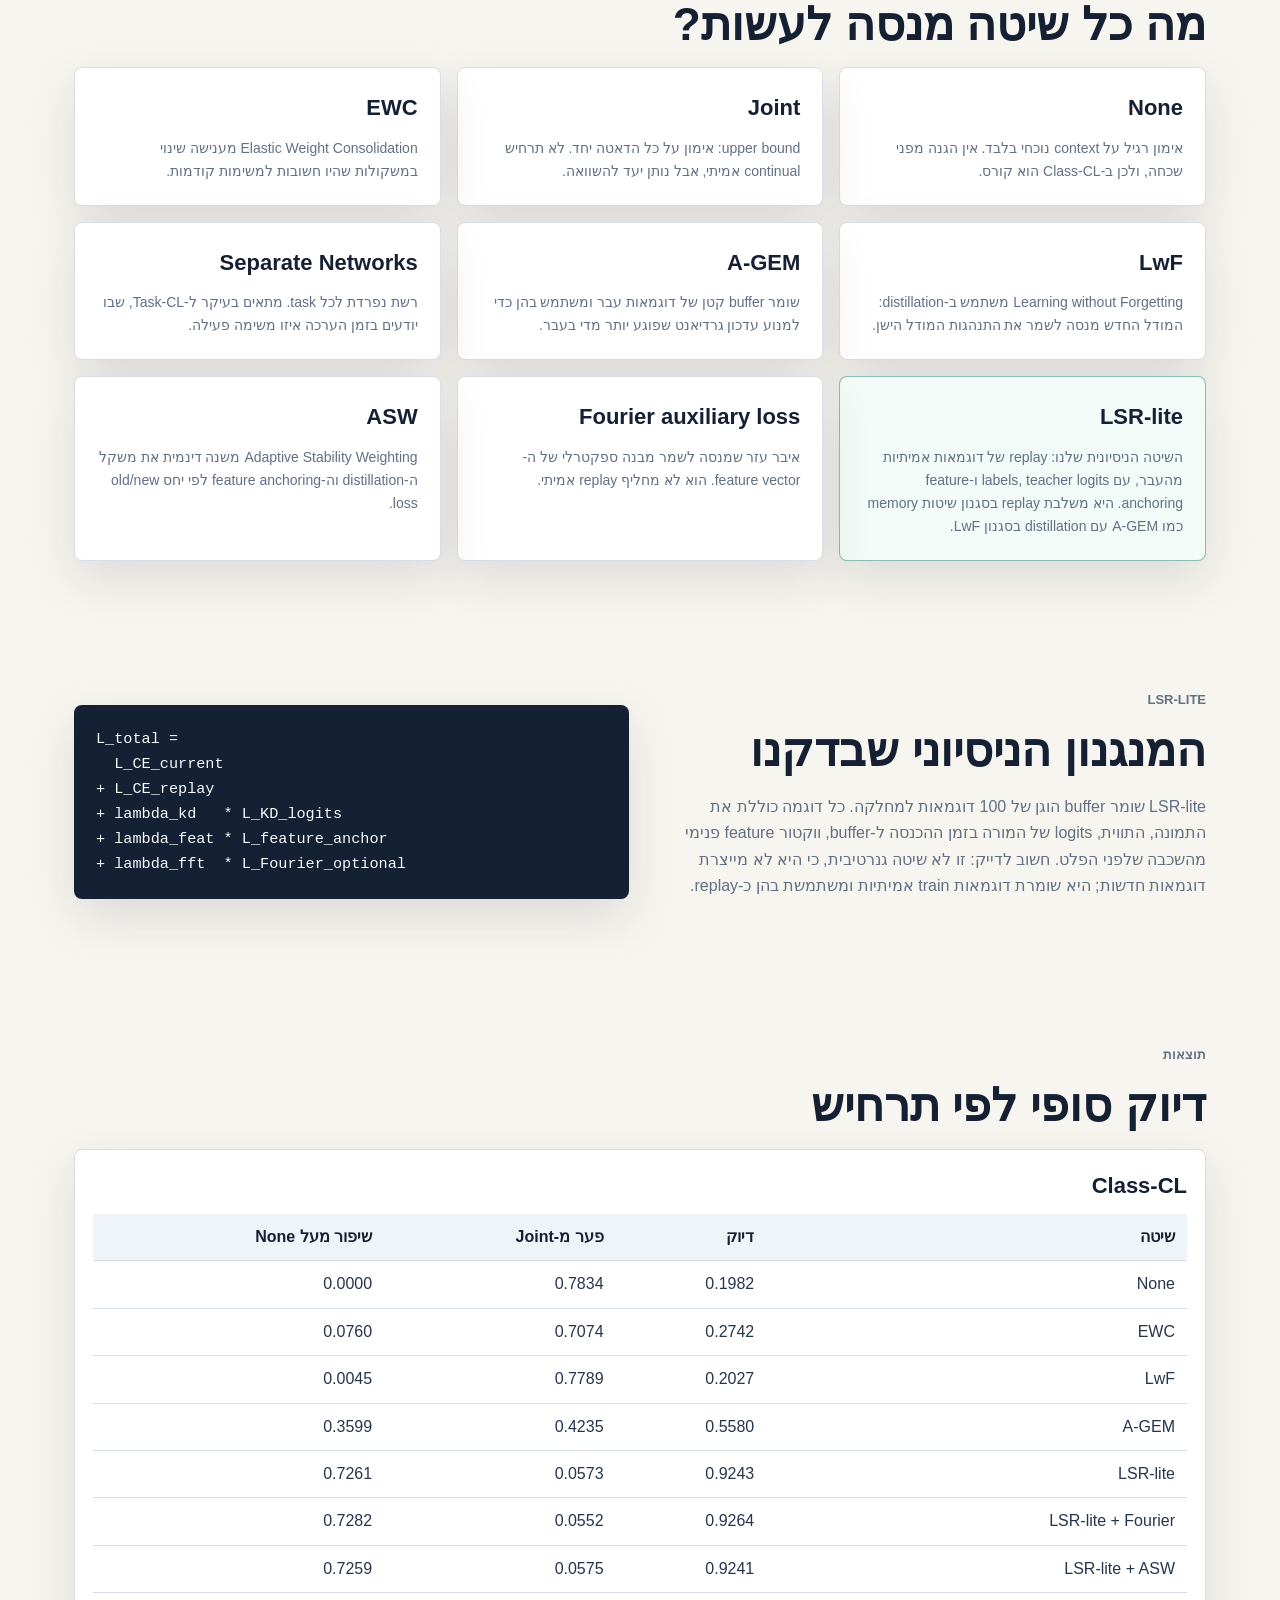
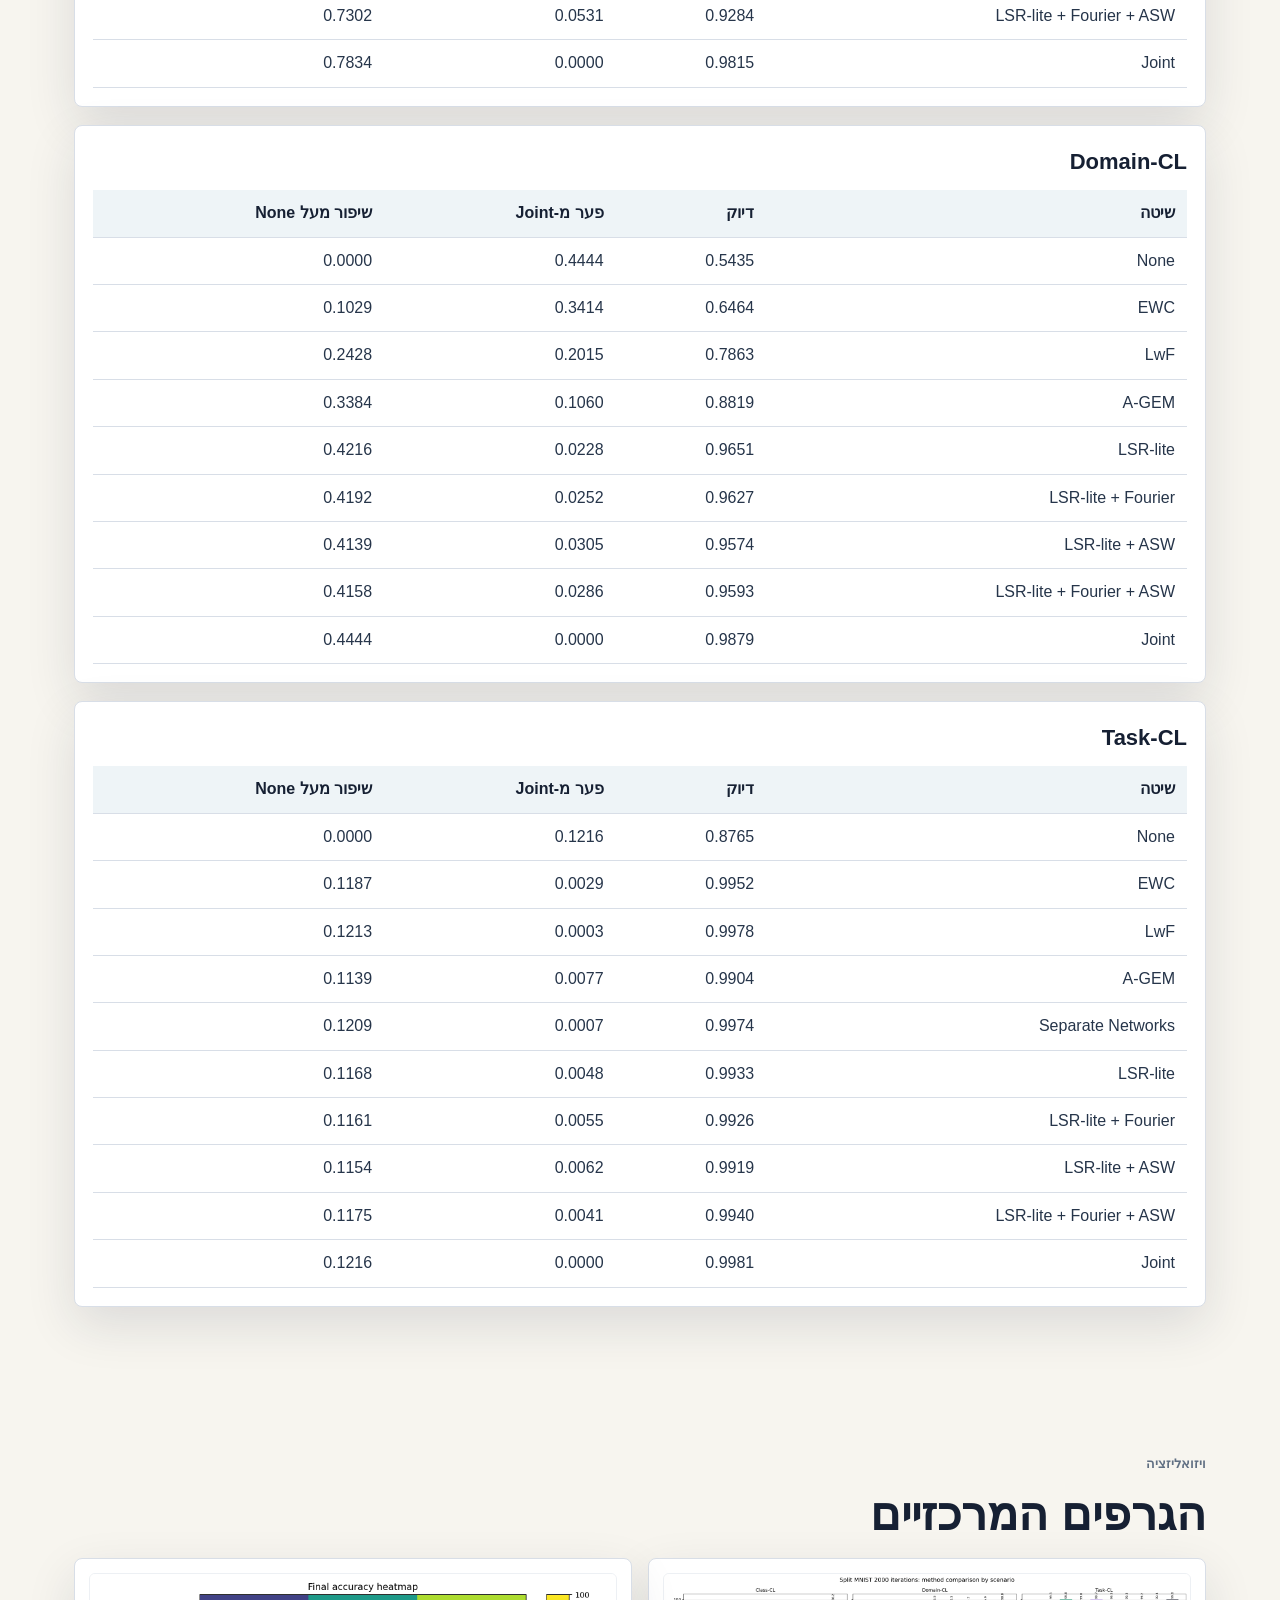
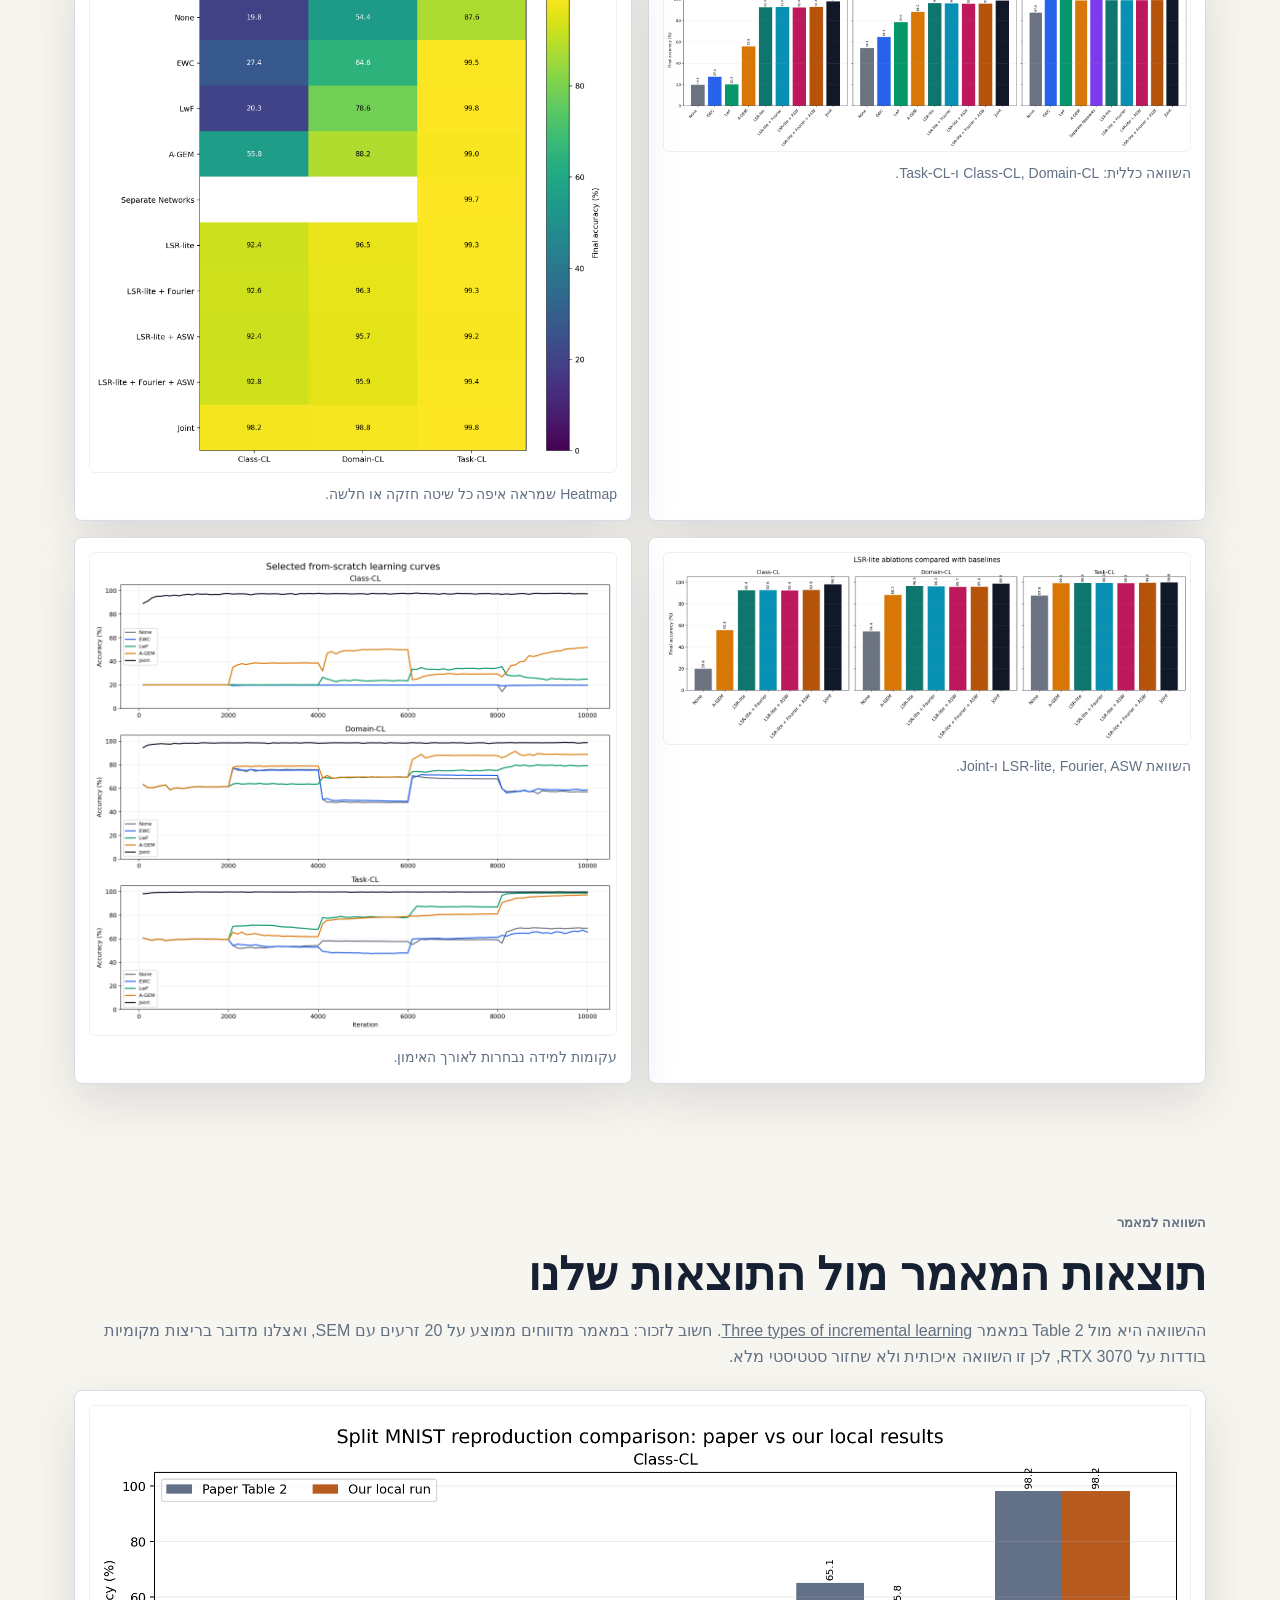
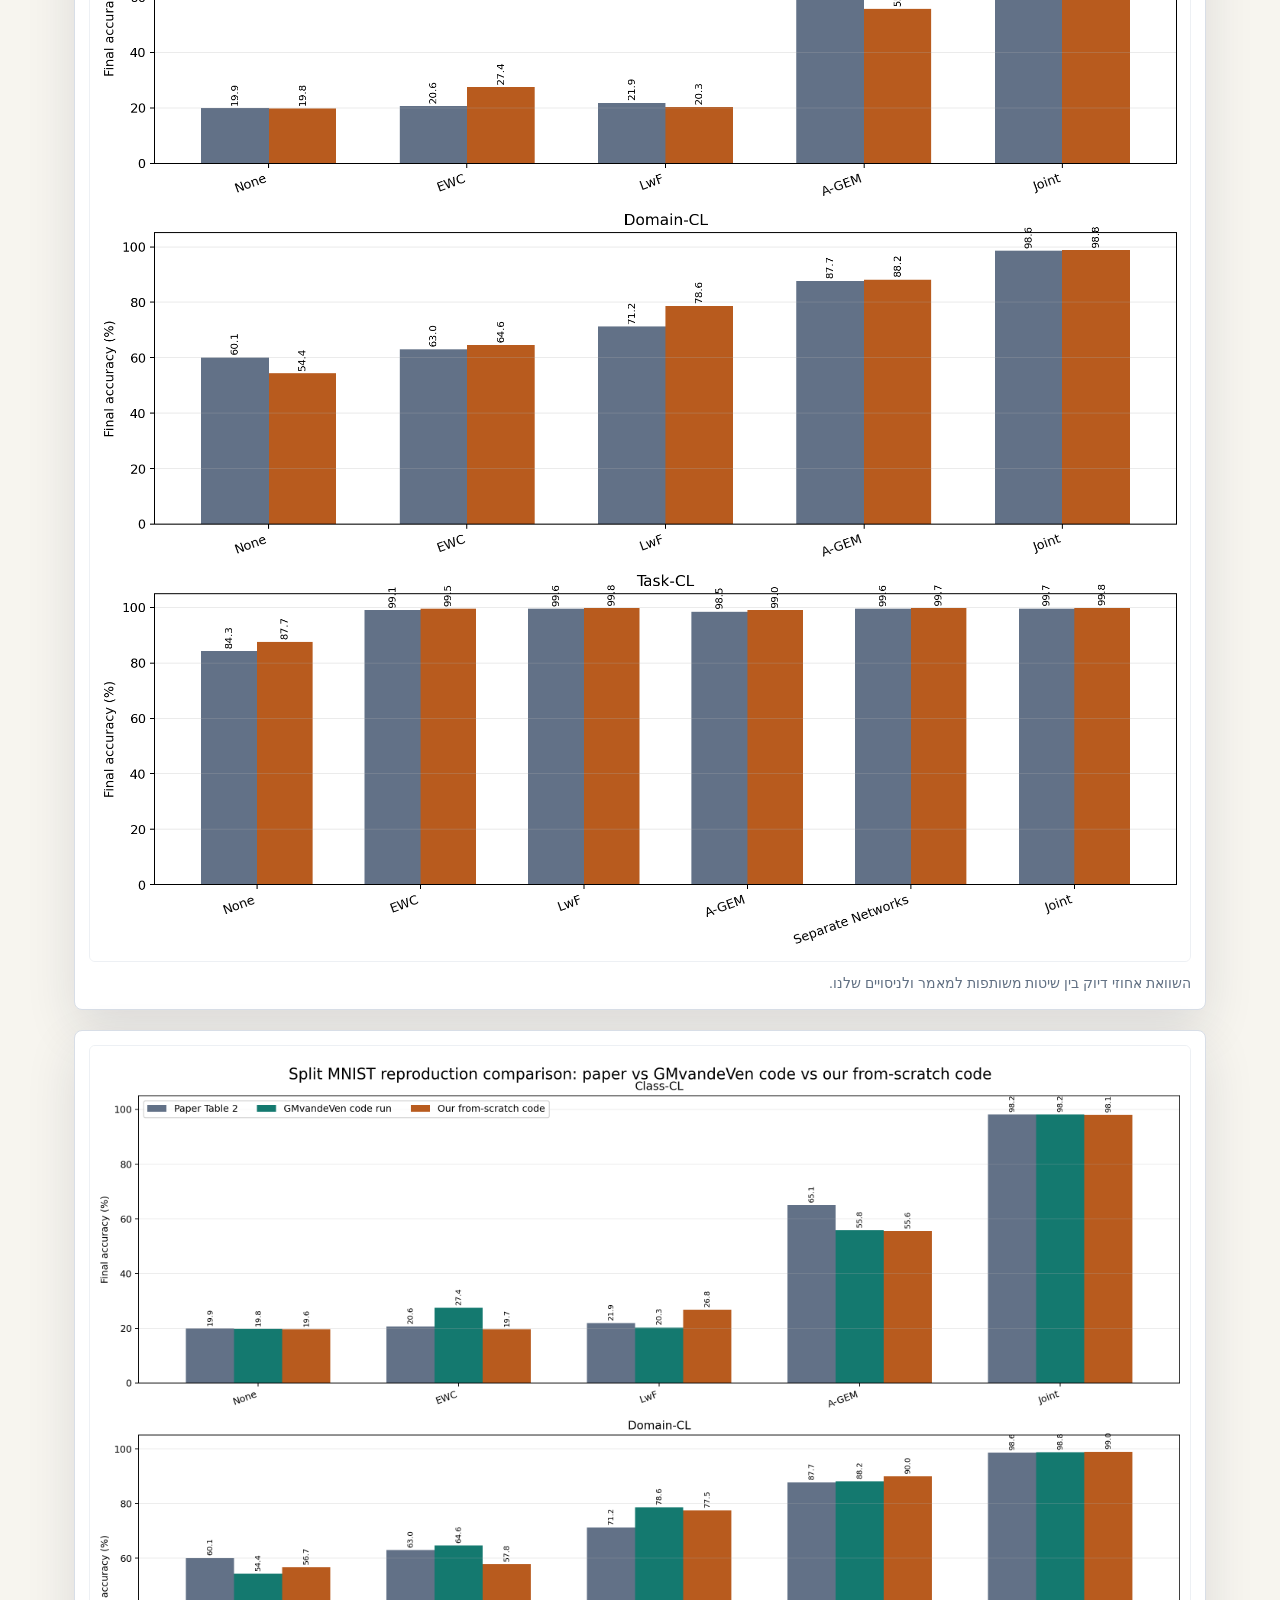
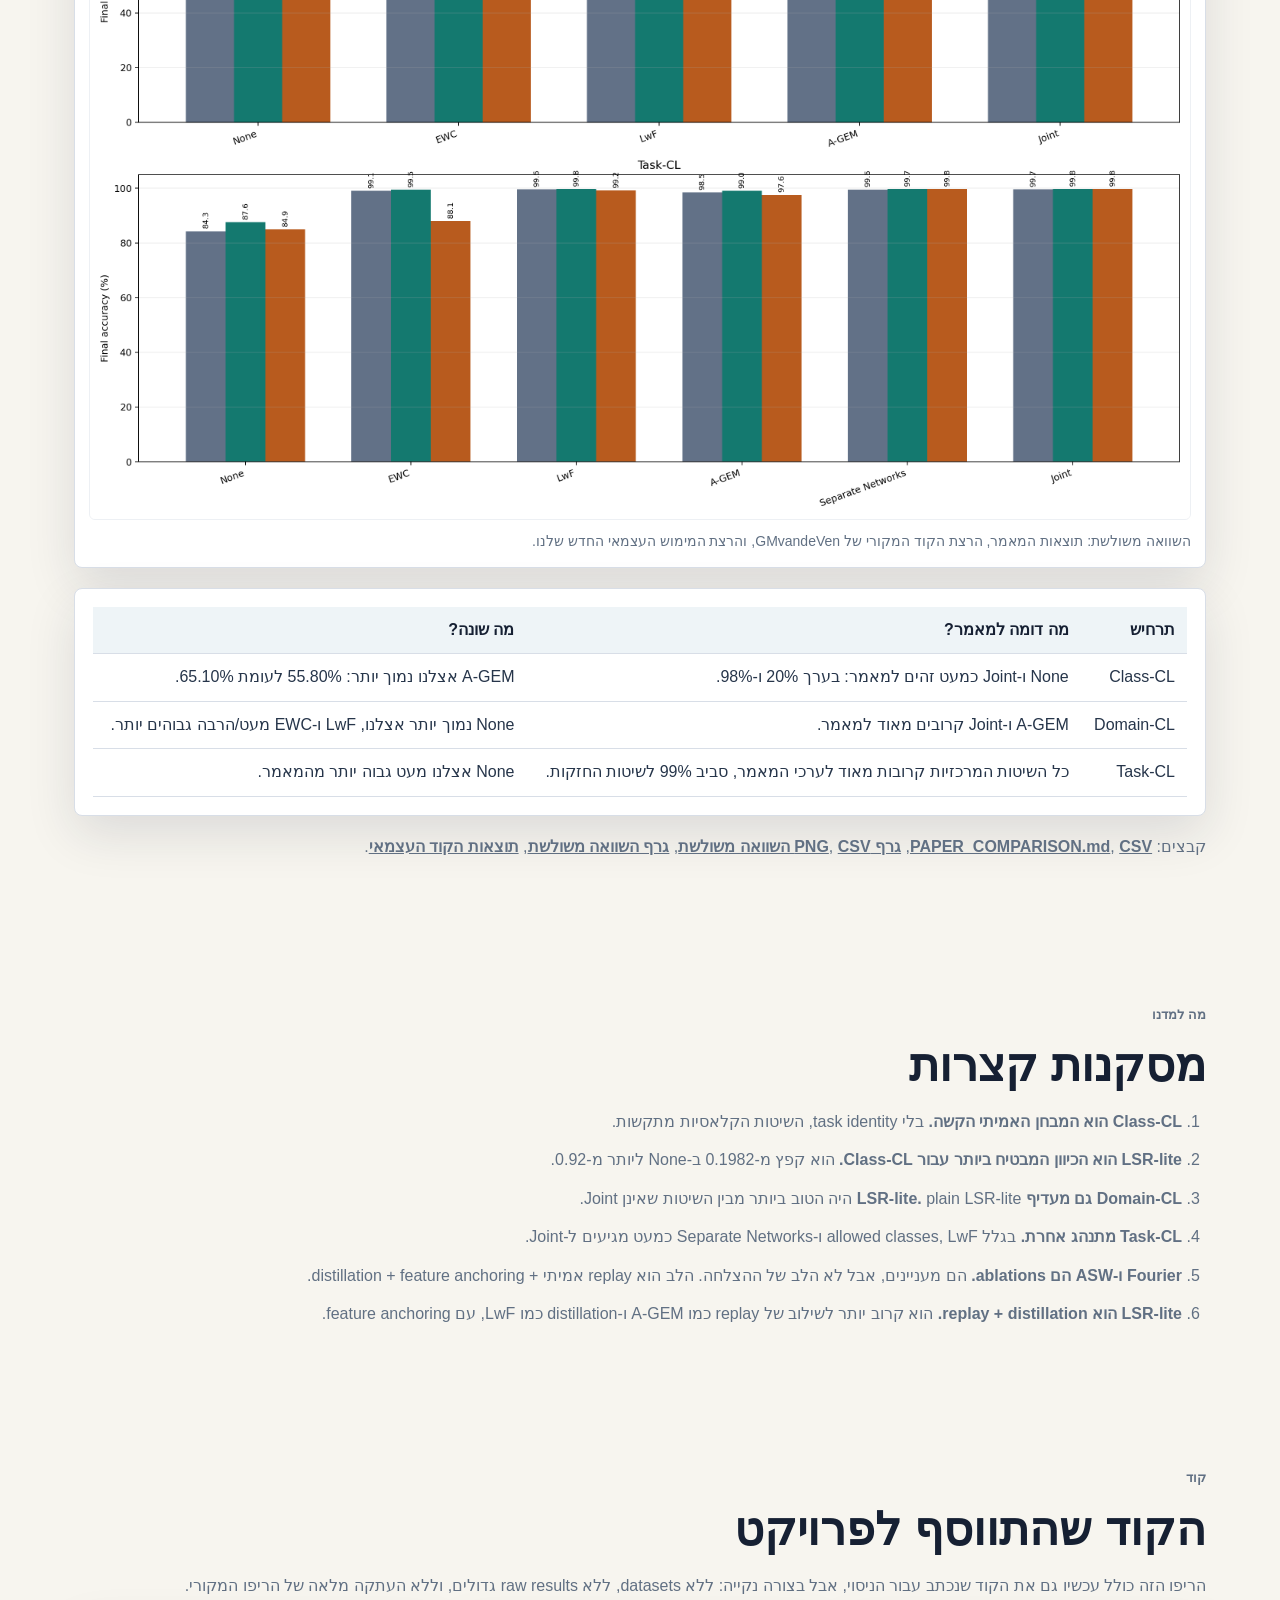
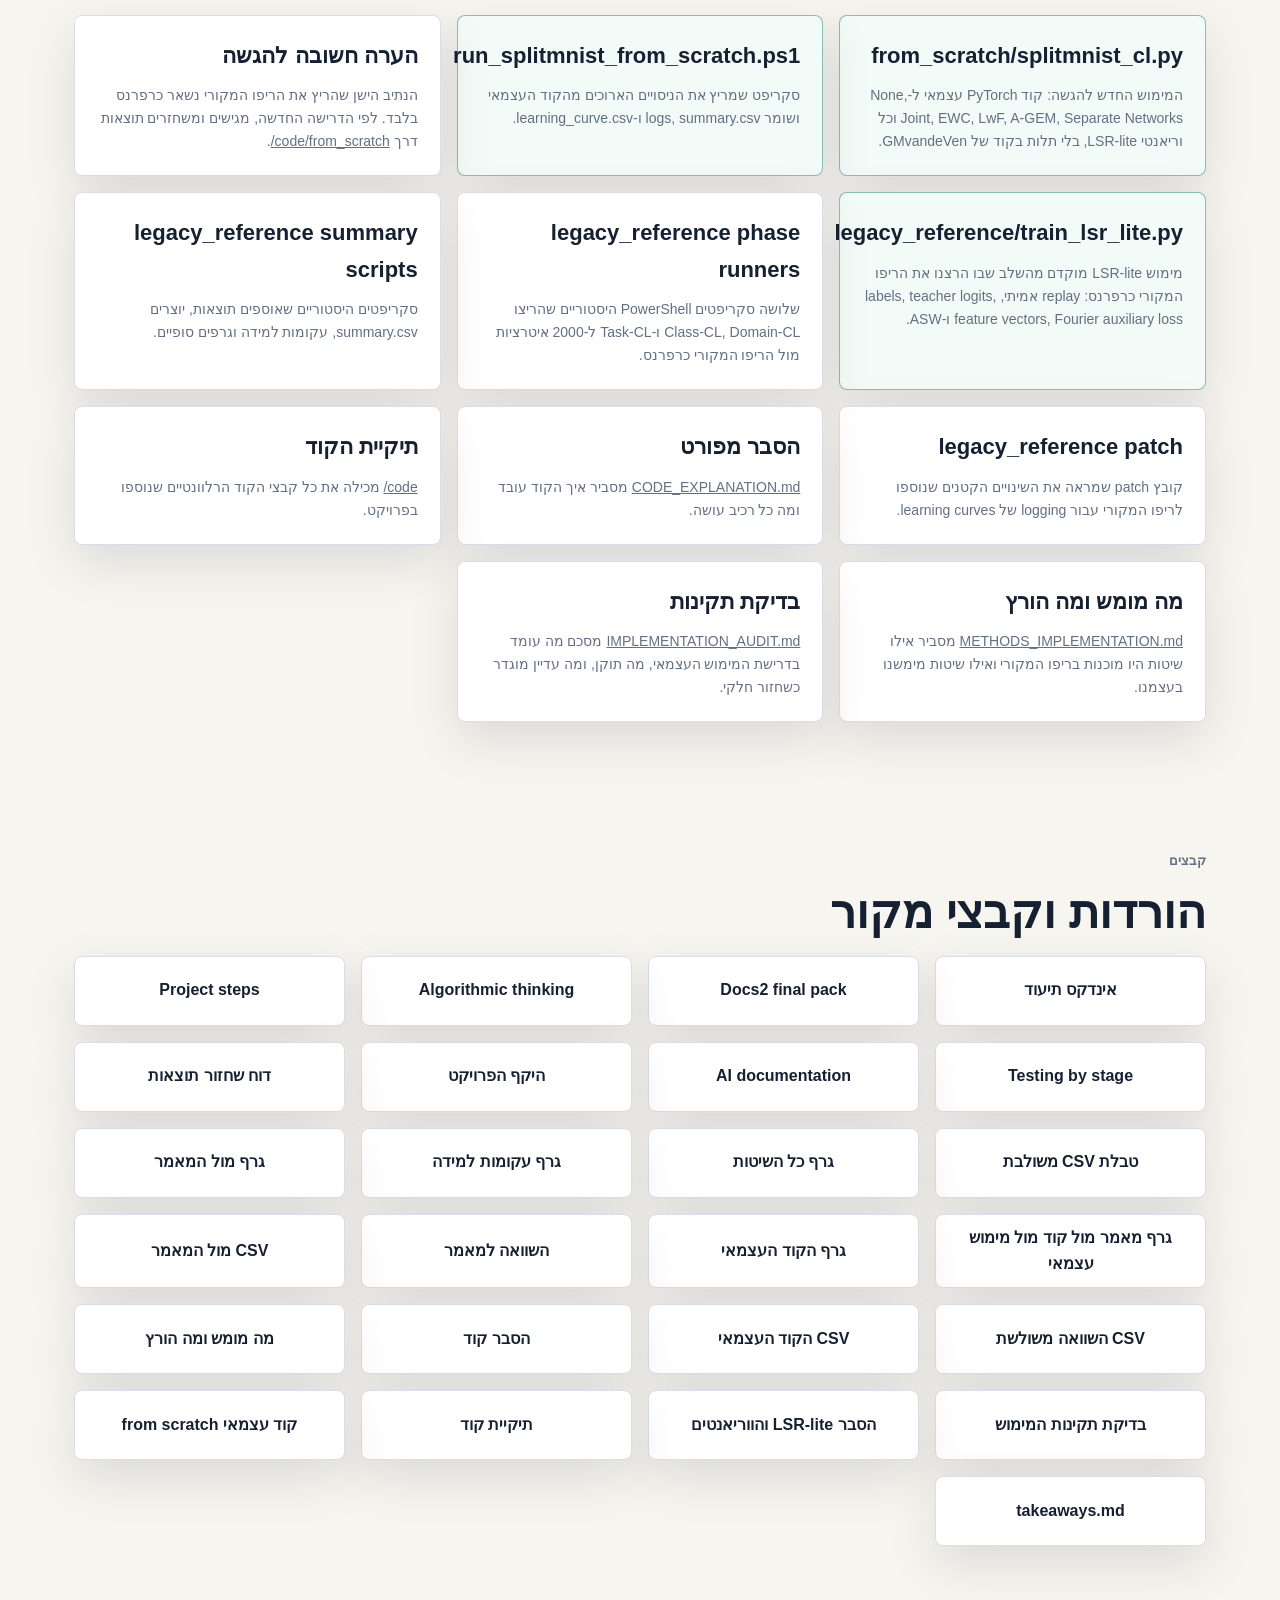
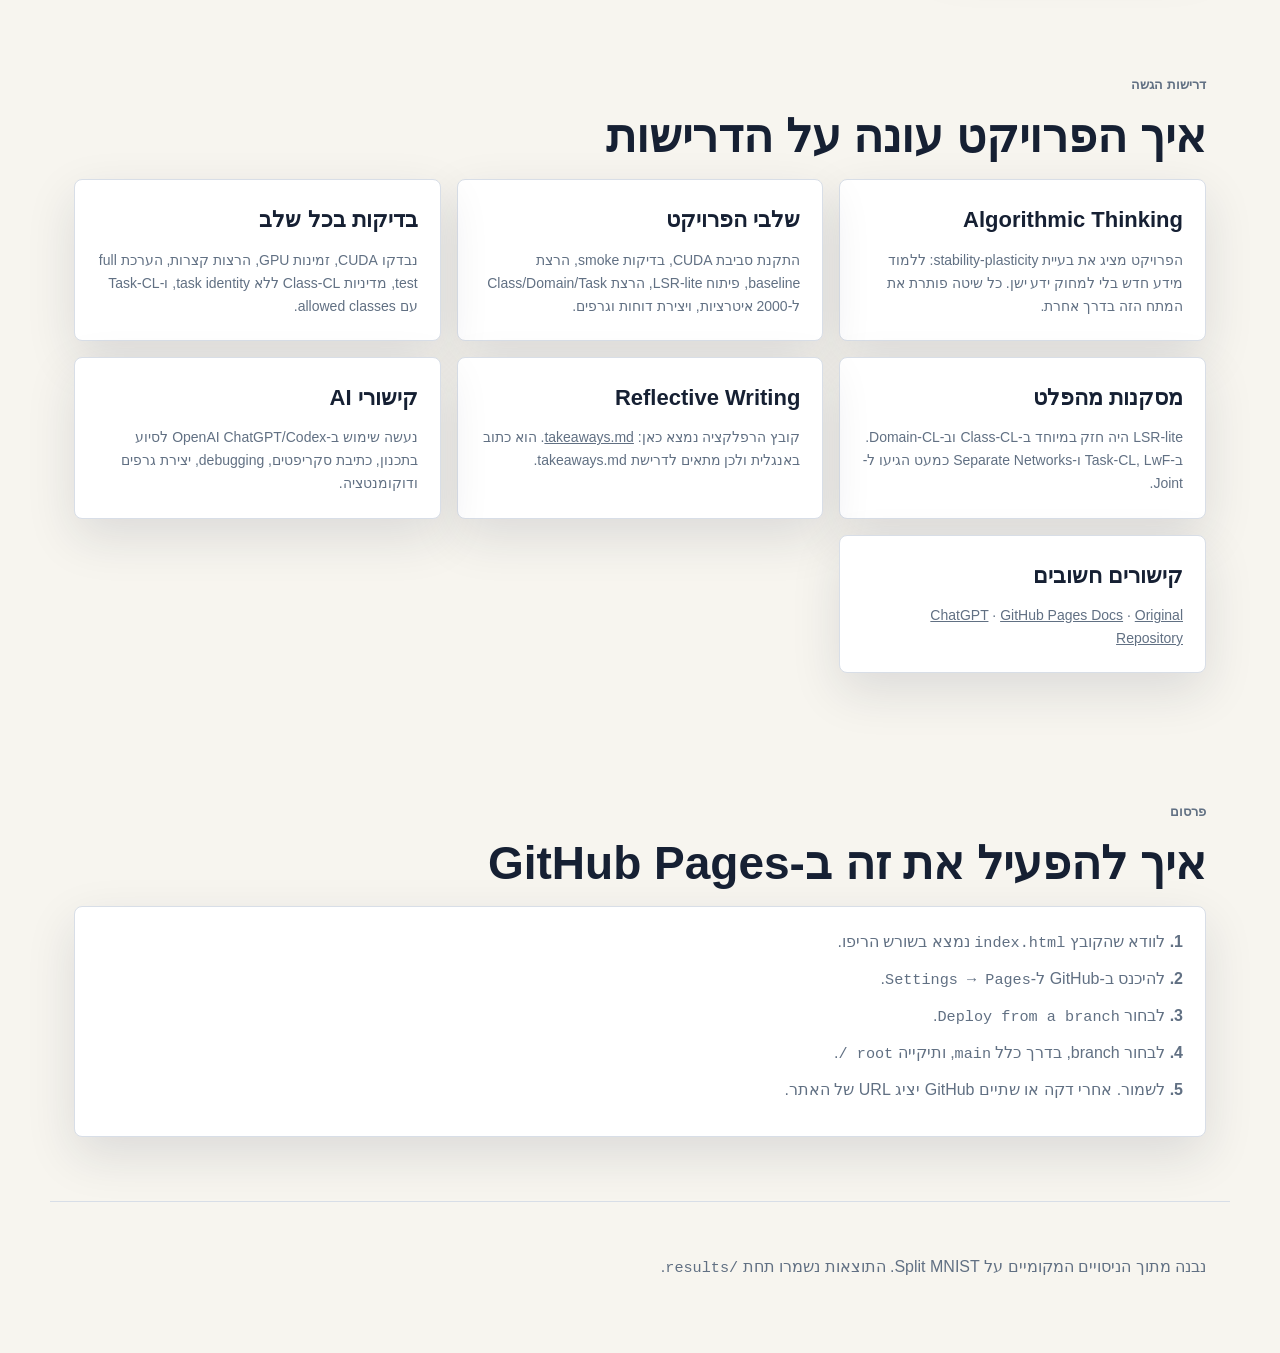
==== commit d7ed51cb: "Add docs2 final documentation pack" ====
--- a/index.html
+++ b/index.html
@@ -357,6 +357,7 @@
       <h2>הורדות וקבצי מקור</h2>
       <div class="download-grid">
         <a href="docs/README.md">אינדקס תיעוד</a>
+        <a href="docs2/README.md">Docs2 final pack</a>
         <a href="docs/ALGORITHMIC_THINKING.md">Algorithmic thinking</a>
         <a href="docs/PROJECT_STEPS.md">Project steps</a>
         <a href="docs/TESTING_BY_STAGE.md">Testing by stage</a>
@@ -380,7 +381,6 @@
         <a href="code/">תיקיית קוד</a>
         <a href="code/from_scratch/">קוד עצמאי from scratch</a>
         <a href="docs/takeaways.md">takeaways.md</a>
-        <a href="docs/VIDEO.md">קובץ סרטון</a>
       </div>
     </section>
 
@@ -407,10 +407,6 @@
         <article class="method">
           <h3>Reflective Writing</h3>
           <p>קובץ הרפלקציה נמצא כאן: <a href="docs/takeaways.md">takeaways.md</a>. הוא כתוב באנגלית ולכן מתאים לדרישת takeaways.md.</p>
-        </article>
-        <article class="method">
-          <h3>סרטון</h3>
-          <p>קובץ הנחיות וקישור placeholder נמצא כאן: <a href="docs/VIDEO.md">VIDEO.md</a>. אחרי הקלטת הסרטון צריך להחליף את ה-placeholder בקישור YouTube או דומה.</p>
         </article>
         <article class="method">
           <h3>קישורי AI</h3>
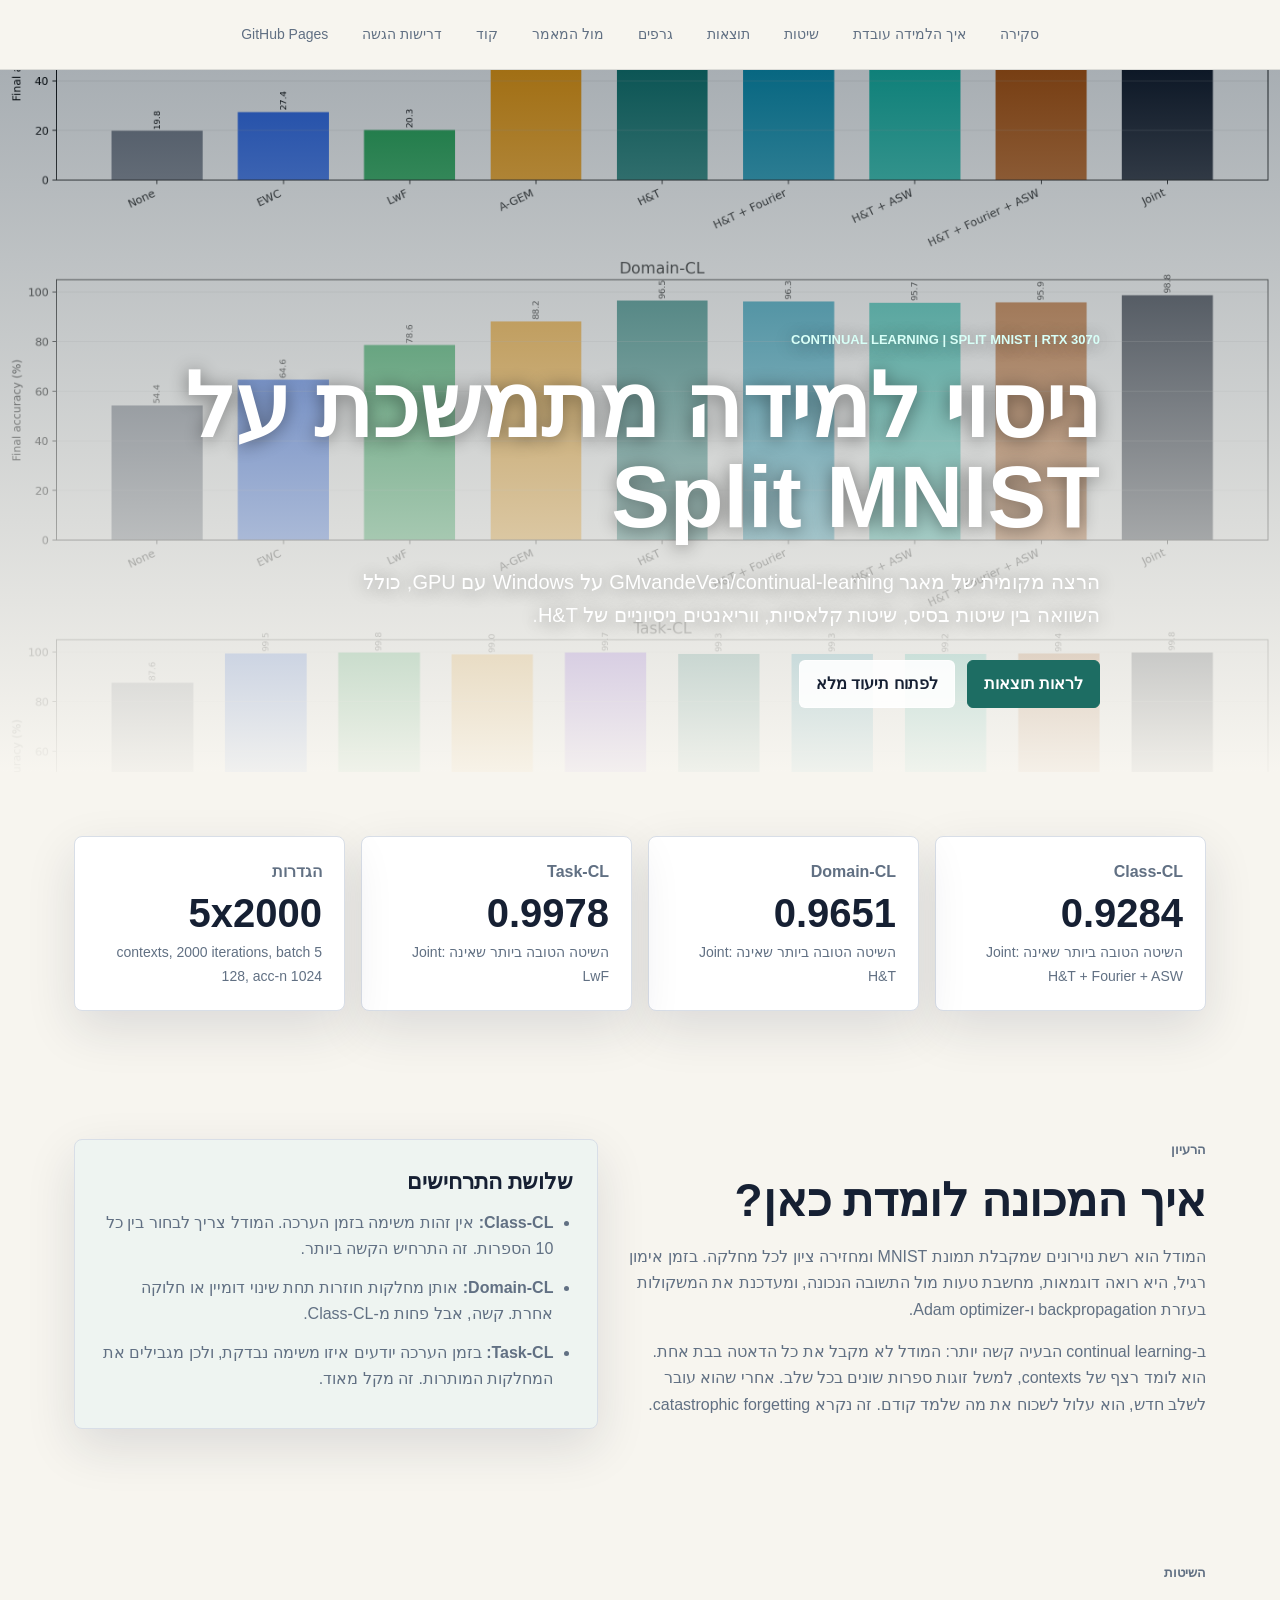
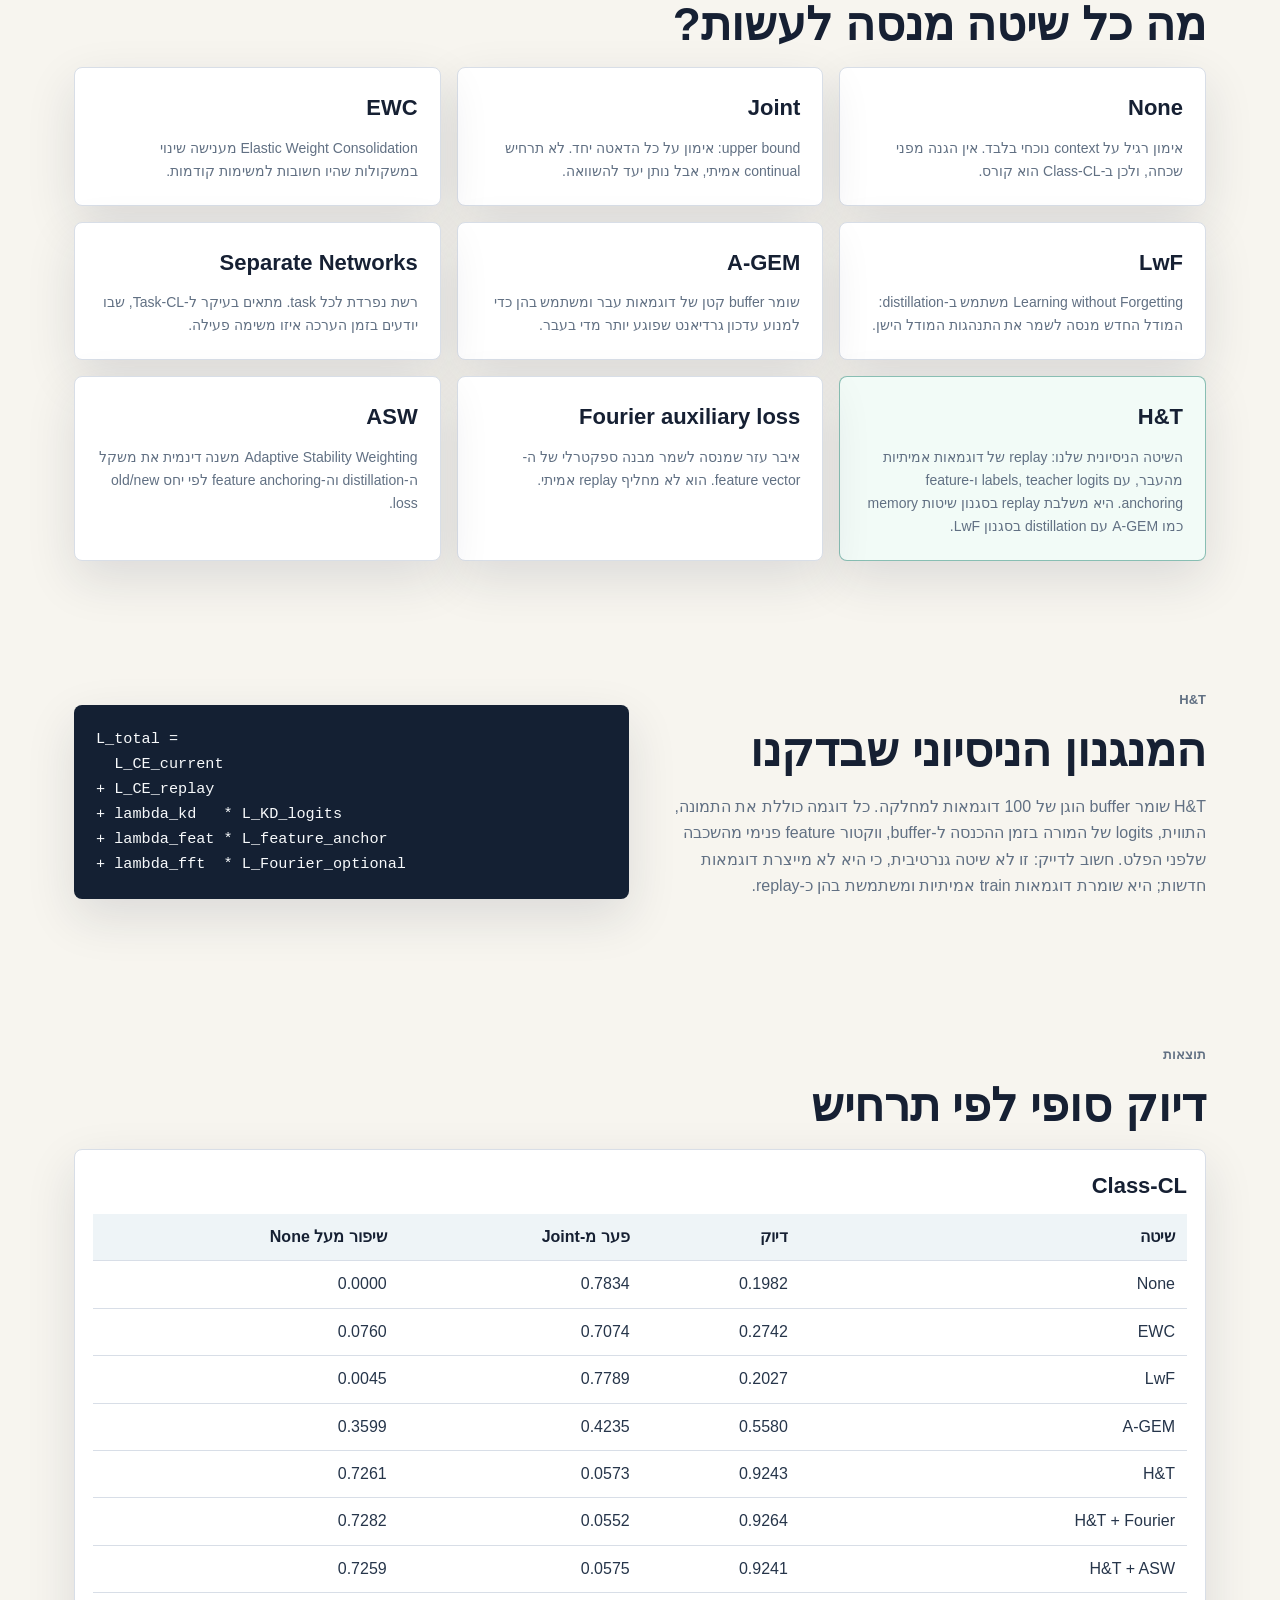
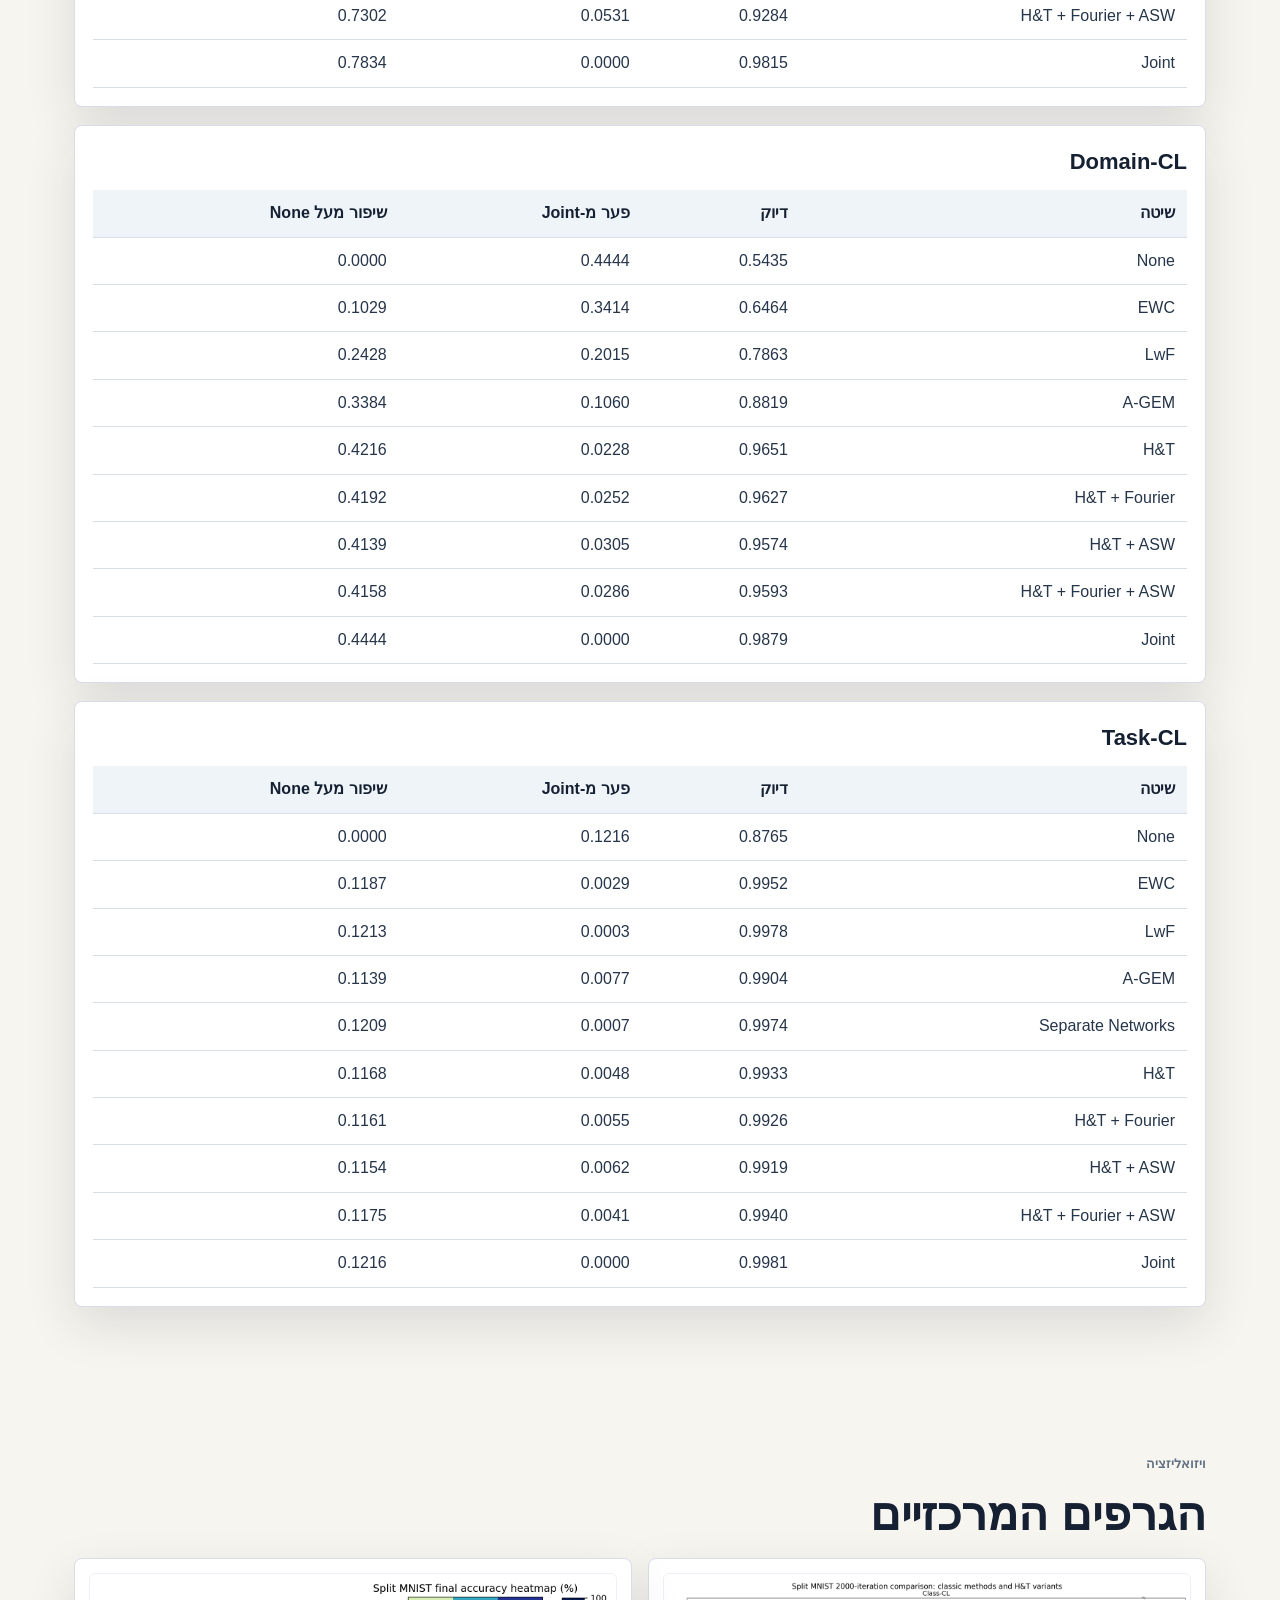
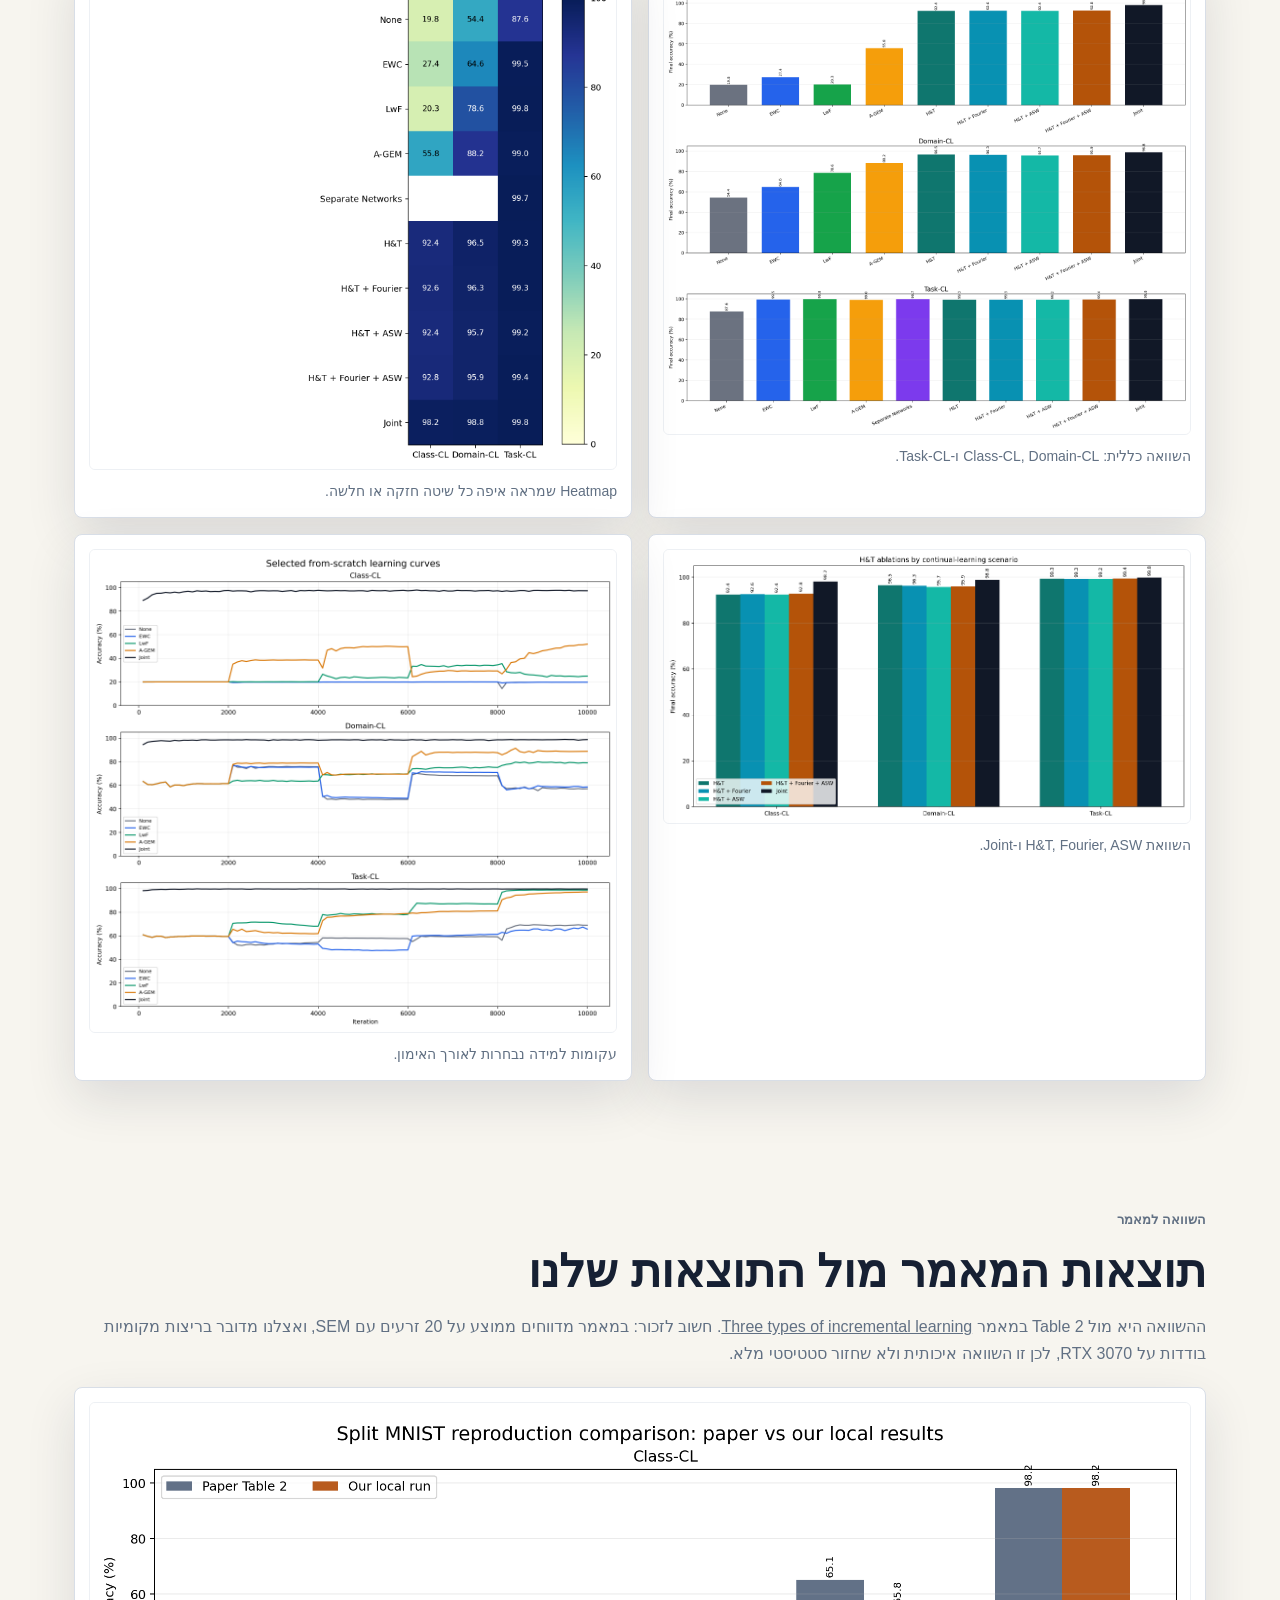
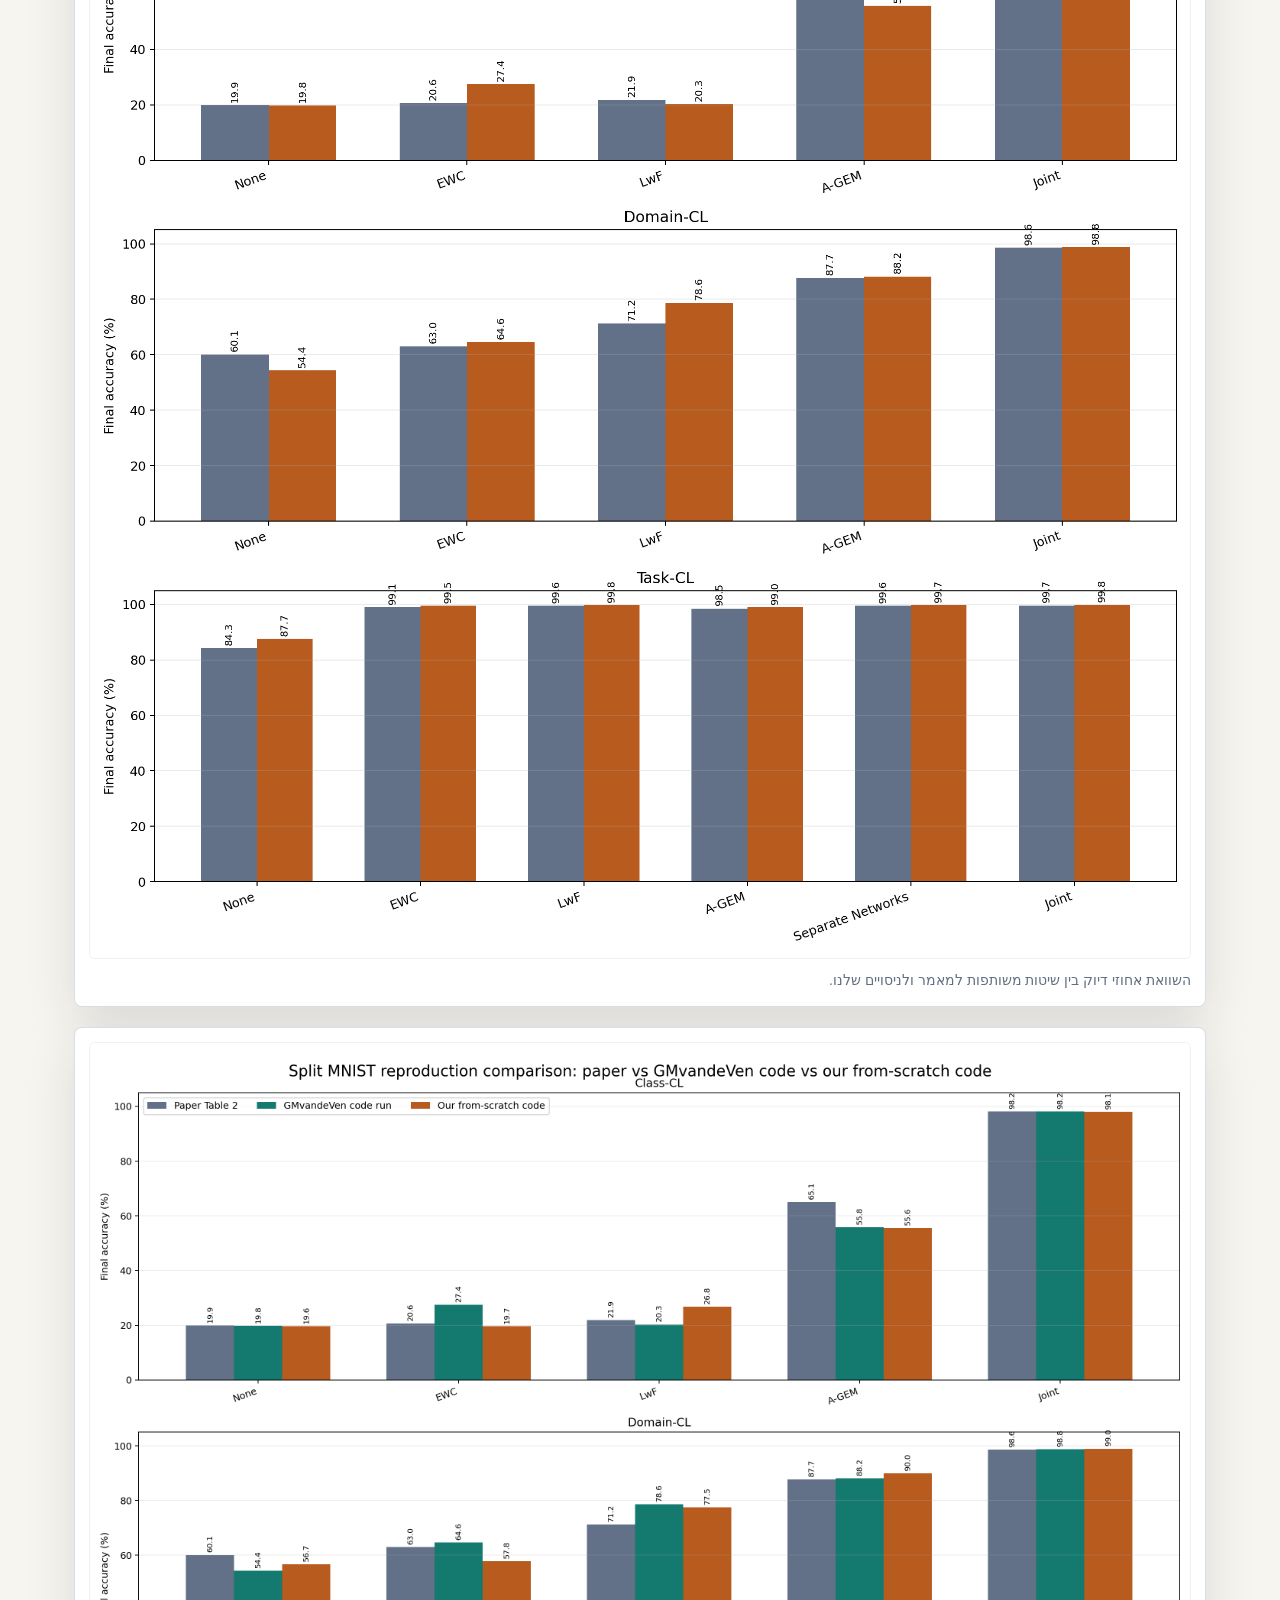
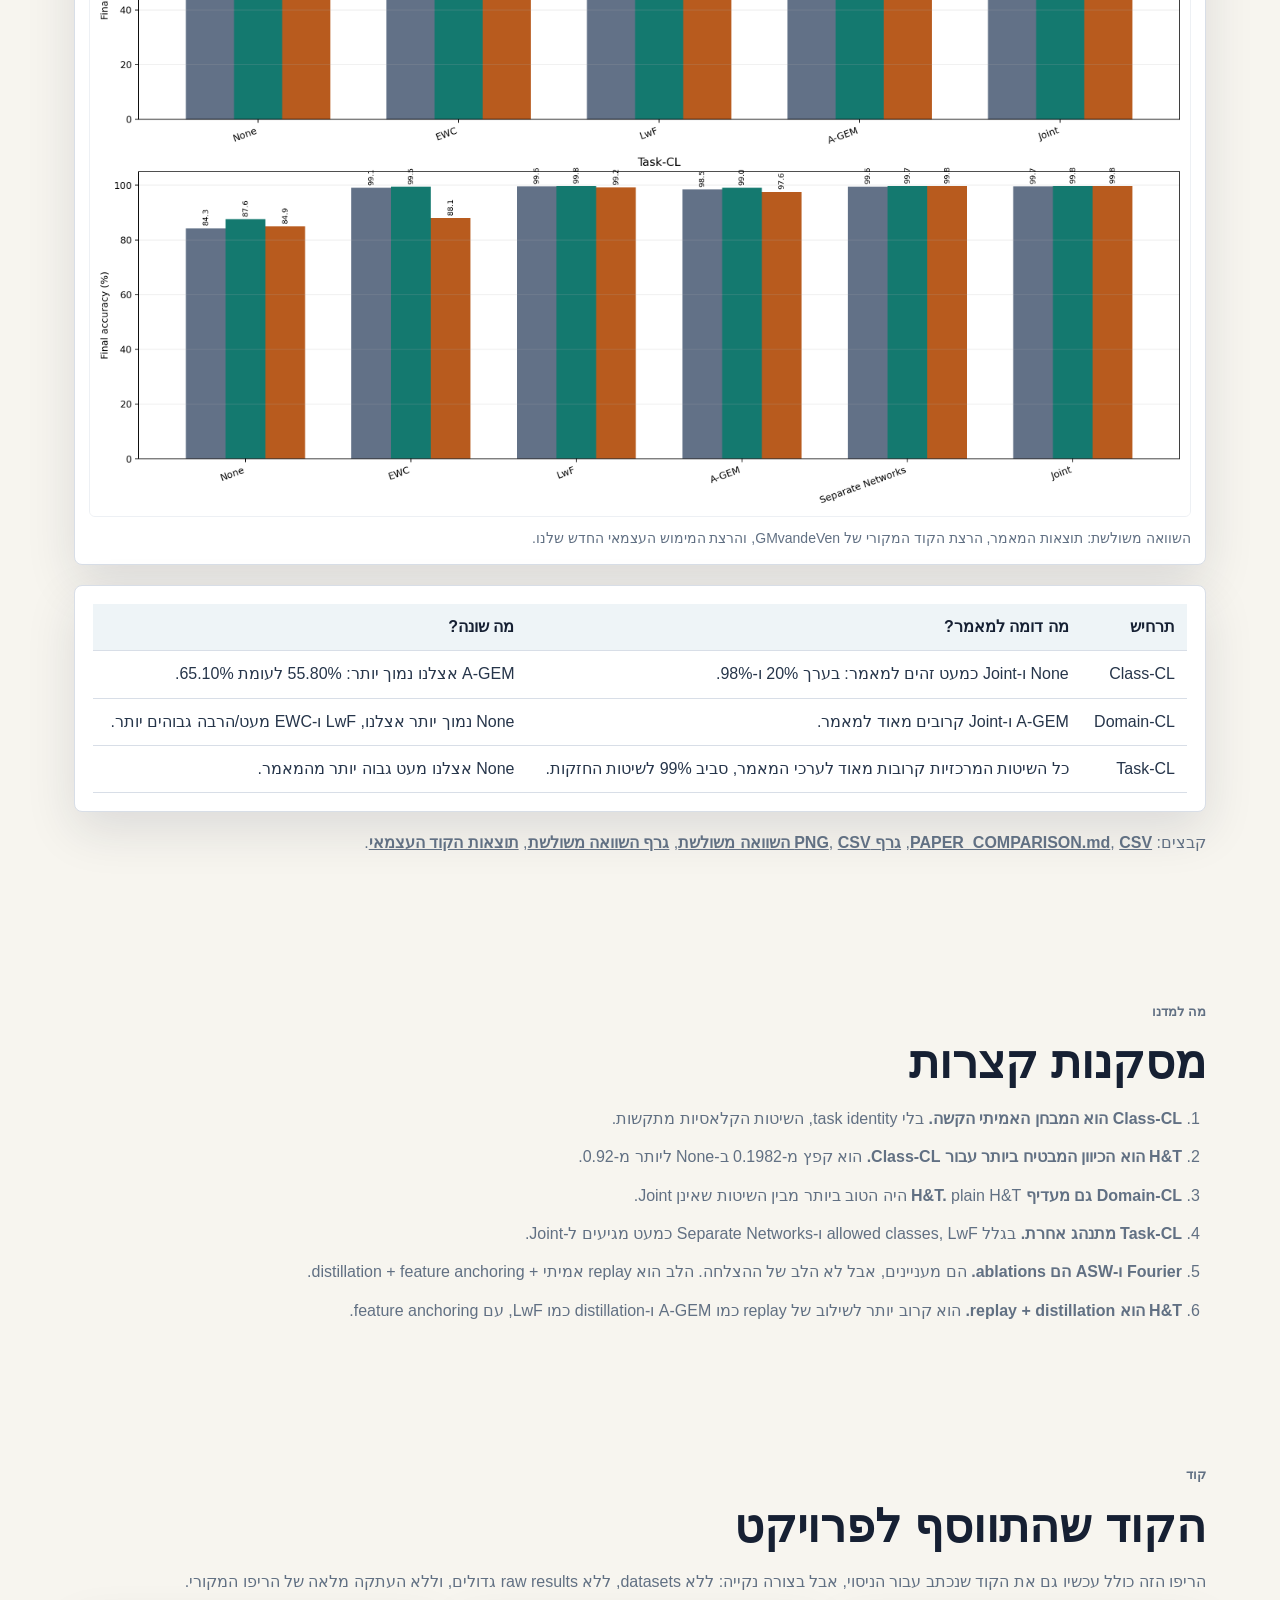
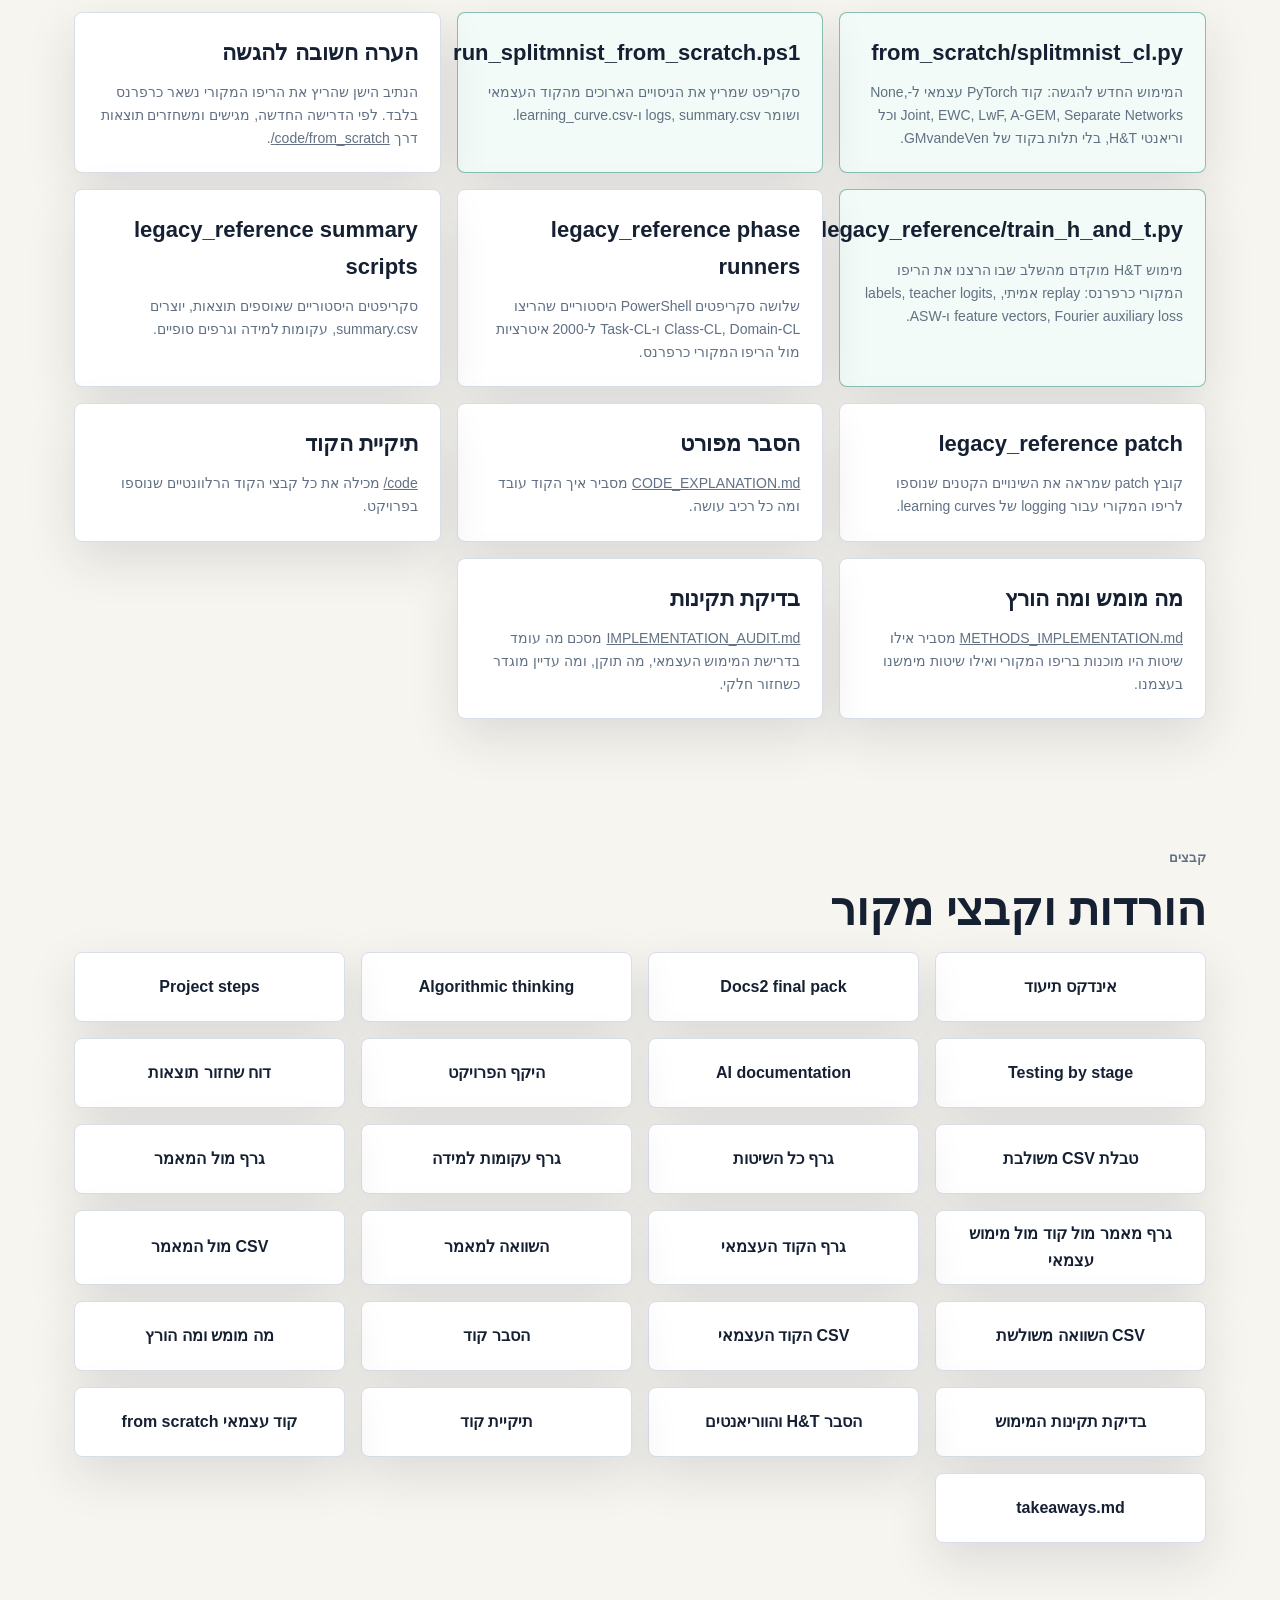
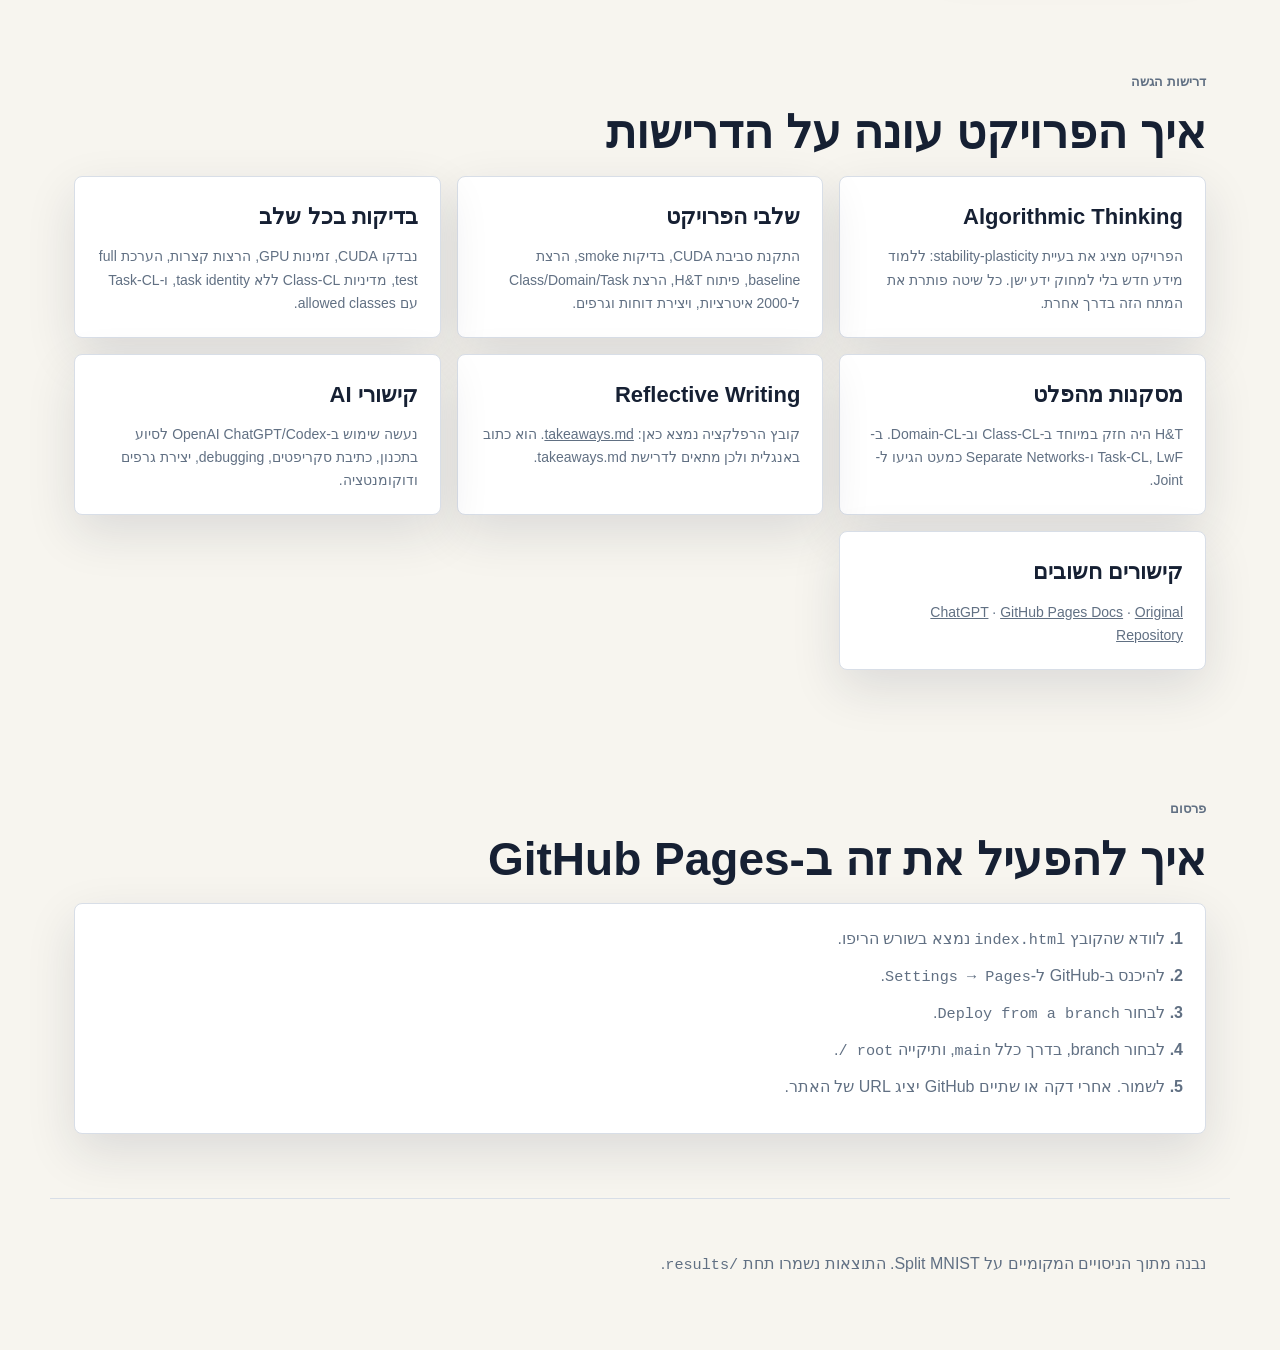
==== commit 8cab60c0: "Rename LSR prototype to H&T" ====
--- a/index.html
+++ b/index.html
@@ -4,7 +4,7 @@
   <meta charset="utf-8" />
   <meta name="viewport" content="width=device-width, initial-scale=1" />
   <title>Split MNIST Continual Learning Results</title>
-  <meta name="description" content="סיכום ניסויי Continual Learning על Split MNIST: Class-CL, Domain-CL, Task-CL, LSR-lite ושיטות בסיס." />
+  <meta name="description" content="סיכום ניסויי Continual Learning על Split MNIST: Class-CL, Domain-CL, Task-CL, H&T ושיטות בסיס." />
   <link rel="stylesheet" href="styles.css" />
 </head>
 <body>
@@ -29,7 +29,7 @@
         <h1>ניסוי למידה מתמשכת על Split MNIST</h1>
         <p class="lead">
           הרצה מקומית של מאגר GMvandeVen/continual-learning על Windows עם GPU,
-          כולל השוואה בין שיטות בסיס, שיטות קלאסיות, ווריאנטים ניסיוניים של LSR-lite.
+          כולל השוואה בין שיטות בסיס, שיטות קלאסיות, ווריאנטים ניסיוניים של H&T.
         </p>
         <div class="hero-actions">
           <a class="button primary" href="#results">לראות תוצאות</a>
@@ -43,12 +43,12 @@
         <article class="metric">
           <span>Class-CL</span>
           <strong>0.9284</strong>
-          <p>השיטה הטובה ביותר שאינה Joint: LSR-lite + Fourier + ASW</p>
+          <p>השיטה הטובה ביותר שאינה Joint: H&T + Fourier + ASW</p>
         </article>
         <article class="metric">
           <span>Domain-CL</span>
           <strong>0.9651</strong>
-          <p>השיטה הטובה ביותר שאינה Joint: LSR-lite</p>
+          <p>השיטה הטובה ביותר שאינה Joint: H&T</p>
         </article>
         <article class="metric">
           <span>Task-CL</span>
@@ -117,7 +117,7 @@
           <p>רשת נפרדת לכל task. מתאים בעיקר ל-Task-CL, שבו יודעים בזמן הערכה איזו משימה פעילה.</p>
         </article>
         <article class="method highlight">
-          <h3>LSR-lite</h3>
+          <h3>H&T</h3>
           <p>השיטה הניסיונית שלנו: replay של דוגמאות אמיתיות מהעבר, עם labels, teacher logits ו-feature anchoring. היא משלבת replay בסגנון שיטות memory כמו A-GEM עם distillation בסגנון LwF.</p>
         </article>
         <article class="method">
@@ -131,12 +131,12 @@
       </div>
     </section>
 
-    <section class="section lsr-box">
+    <section class="section h-and-t-box">
       <div>
-        <p class="eyebrow">LSR-lite</p>
+        <p class="eyebrow">H&T</p>
         <h2>המנגנון הניסיוני שבדקנו</h2>
         <p>
-          LSR-lite שומר buffer הוגן של 100 דוגמאות למחלקה. כל דוגמה כוללת את התמונה,
+          H&T שומר buffer הוגן של 100 דוגמאות למחלקה. כל דוגמה כוללת את התמונה,
           התווית, logits של המורה בזמן ההכנסה ל-buffer, ווקטור feature פנימי מהשכבה שלפני הפלט.
           חשוב לדייק: זו לא שיטה גנרטיבית, כי היא לא מייצרת דוגמאות חדשות;
           היא שומרת דוגמאות train אמיתיות ומשתמשת בהן כ-replay.
@@ -163,10 +163,10 @@
             <tr><td>EWC</td><td>0.2742</td><td>0.7074</td><td>0.0760</td></tr>
             <tr><td>LwF</td><td>0.2027</td><td>0.7789</td><td>0.0045</td></tr>
             <tr><td>A-GEM</td><td>0.5580</td><td>0.4235</td><td>0.3599</td></tr>
-            <tr><td>LSR-lite</td><td>0.9243</td><td>0.0573</td><td>0.7261</td></tr>
-            <tr><td>LSR-lite + Fourier</td><td>0.9264</td><td>0.0552</td><td>0.7282</td></tr>
-            <tr><td>LSR-lite + ASW</td><td>0.9241</td><td>0.0575</td><td>0.7259</td></tr>
-            <tr><td>LSR-lite + Fourier + ASW</td><td>0.9284</td><td>0.0531</td><td>0.7302</td></tr>
+            <tr><td>H&T</td><td>0.9243</td><td>0.0573</td><td>0.7261</td></tr>
+            <tr><td>H&T + Fourier</td><td>0.9264</td><td>0.0552</td><td>0.7282</td></tr>
+            <tr><td>H&T + ASW</td><td>0.9241</td><td>0.0575</td><td>0.7259</td></tr>
+            <tr><td>H&T + Fourier + ASW</td><td>0.9284</td><td>0.0531</td><td>0.7302</td></tr>
             <tr><td>Joint</td><td>0.9815</td><td>0.0000</td><td>0.7834</td></tr>
           </tbody>
         </table>
@@ -181,10 +181,10 @@
             <tr><td>EWC</td><td>0.6464</td><td>0.3414</td><td>0.1029</td></tr>
             <tr><td>LwF</td><td>0.7863</td><td>0.2015</td><td>0.2428</td></tr>
             <tr><td>A-GEM</td><td>0.8819</td><td>0.1060</td><td>0.3384</td></tr>
-            <tr><td>LSR-lite</td><td>0.9651</td><td>0.0228</td><td>0.4216</td></tr>
-            <tr><td>LSR-lite + Fourier</td><td>0.9627</td><td>0.0252</td><td>0.4192</td></tr>
-            <tr><td>LSR-lite + ASW</td><td>0.9574</td><td>0.0305</td><td>0.4139</td></tr>
-            <tr><td>LSR-lite + Fourier + ASW</td><td>0.9593</td><td>0.0286</td><td>0.4158</td></tr>
+            <tr><td>H&T</td><td>0.9651</td><td>0.0228</td><td>0.4216</td></tr>
+            <tr><td>H&T + Fourier</td><td>0.9627</td><td>0.0252</td><td>0.4192</td></tr>
+            <tr><td>H&T + ASW</td><td>0.9574</td><td>0.0305</td><td>0.4139</td></tr>
+            <tr><td>H&T + Fourier + ASW</td><td>0.9593</td><td>0.0286</td><td>0.4158</td></tr>
             <tr><td>Joint</td><td>0.9879</td><td>0.0000</td><td>0.4444</td></tr>
           </tbody>
         </table>
@@ -200,10 +200,10 @@
             <tr><td>LwF</td><td>0.9978</td><td>0.0003</td><td>0.1213</td></tr>
             <tr><td>A-GEM</td><td>0.9904</td><td>0.0077</td><td>0.1139</td></tr>
             <tr><td>Separate Networks</td><td>0.9974</td><td>0.0007</td><td>0.1209</td></tr>
-            <tr><td>LSR-lite</td><td>0.9933</td><td>0.0048</td><td>0.1168</td></tr>
-            <tr><td>LSR-lite + Fourier</td><td>0.9926</td><td>0.0055</td><td>0.1161</td></tr>
-            <tr><td>LSR-lite + ASW</td><td>0.9919</td><td>0.0062</td><td>0.1154</td></tr>
-            <tr><td>LSR-lite + Fourier + ASW</td><td>0.9940</td><td>0.0041</td><td>0.1175</td></tr>
+            <tr><td>H&T</td><td>0.9933</td><td>0.0048</td><td>0.1168</td></tr>
+            <tr><td>H&T + Fourier</td><td>0.9926</td><td>0.0055</td><td>0.1161</td></tr>
+            <tr><td>H&T + ASW</td><td>0.9919</td><td>0.0062</td><td>0.1154</td></tr>
+            <tr><td>H&T + Fourier + ASW</td><td>0.9940</td><td>0.0041</td><td>0.1175</td></tr>
             <tr><td>Joint</td><td>0.9981</td><td>0.0000</td><td>0.1216</td></tr>
           </tbody>
         </table>
@@ -223,8 +223,8 @@
           <figcaption>Heatmap שמראה איפה כל שיטה חזקה או חלשה.</figcaption>
         </figure>
         <figure>
-          <img src="assets/lsr-ablation-by-scenario.png" alt="השוואת וריאנטים של LSR" />
-          <figcaption>השוואת LSR-lite, Fourier, ASW ו-Joint.</figcaption>
+          <img src="assets/h-and-t-ablation-by-scenario.png" alt="השוואת וריאנטים של H&T" />
+          <figcaption>השוואת H&T, Fourier, ASW ו-Joint.</figcaption>
         </figure>
         <figure>
           <img src="assets/selected-learning-curves.png" alt="עקומות למידה נבחרות" />
@@ -280,7 +280,7 @@
         <a href="assets/paper_vs_ours_splitMNIST_common_methods.png">גרף PNG</a>,
         <a href="assets/paper_vs_gmvandeven_vs_from_scratch.csv">CSV השוואה משולשת</a>,
         <a href="assets/paper_vs_gmvandeven_vs_from_scratch.png">גרף השוואה משולשת</a>,
-        <a href="assets/from_scratch_classic_no_lsr_2000_summary.csv">תוצאות הקוד העצמאי</a>.
+        <a href="assets/from_scratch_classic_no_ht_2000_summary.csv">תוצאות הקוד העצמאי</a>.
       </p>
     </section>
 
@@ -289,11 +289,11 @@
       <h2>מסקנות קצרות</h2>
       <ol>
         <li><strong>Class-CL הוא המבחן האמיתי הקשה.</strong> בלי task identity, השיטות הקלאסיות מתקשות.</li>
-        <li><strong>LSR-lite הוא הכיוון המבטיח ביותר עבור Class-CL.</strong> הוא קפץ מ-0.1982 ב-None ליותר מ-0.92.</li>
-        <li><strong>Domain-CL גם מעדיף LSR-lite.</strong> plain LSR-lite היה הטוב ביותר מבין השיטות שאינן Joint.</li>
+        <li><strong>H&T הוא הכיוון המבטיח ביותר עבור Class-CL.</strong> הוא קפץ מ-0.1982 ב-None ליותר מ-0.92.</li>
+        <li><strong>Domain-CL גם מעדיף H&T.</strong> plain H&T היה הטוב ביותר מבין השיטות שאינן Joint.</li>
         <li><strong>Task-CL מתנהג אחרת.</strong> בגלל allowed classes, LwF ו-Separate Networks כמעט מגיעים ל-Joint.</li>
         <li><strong>Fourier ו-ASW הם ablations.</strong> הם מעניינים, אבל לא הלב של ההצלחה. הלב הוא replay אמיתי + distillation + feature anchoring.</li>
-        <li><strong>LSR-lite הוא replay + distillation.</strong> הוא קרוב יותר לשילוב של replay כמו A-GEM ו-distillation כמו LwF, עם feature anchoring.</li>
+        <li><strong>H&T הוא replay + distillation.</strong> הוא קרוב יותר לשילוב של replay כמו A-GEM ו-distillation כמו LwF, עם feature anchoring.</li>
       </ol>
     </section>
 
@@ -307,7 +307,7 @@
       <div class="method-grid">
         <article class="method highlight">
           <h3>from_scratch/splitmnist_cl.py</h3>
-          <p>המימוש החדש להגשה: קוד PyTorch עצמאי ל-None, Joint, EWC, LwF, A-GEM, Separate Networks וכל וריאנטי LSR-lite, בלי תלות בקוד של GMvandeVen.</p>
+          <p>המימוש החדש להגשה: קוד PyTorch עצמאי ל-None, Joint, EWC, LwF, A-GEM, Separate Networks וכל וריאנטי H&T, בלי תלות בקוד של GMvandeVen.</p>
         </article>
         <article class="method highlight">
           <h3>run_splitmnist_from_scratch.ps1</h3>
@@ -318,8 +318,8 @@
           <p>הנתיב הישן שהריץ את הריפו המקורי נשאר כרפרנס בלבד. לפי הדרישה החדשה, מגישים ומשחזרים תוצאות דרך <a href="code/from_scratch/">code/from_scratch/</a>.</p>
         </article>
         <article class="method highlight">
-          <h3>legacy_reference/train_lsr_lite.py</h3>
-          <p>מימוש LSR-lite מוקדם מהשלב שבו הרצנו את הריפו המקורי כרפרנס: replay אמיתי, labels, teacher logits, feature vectors, Fourier auxiliary loss ו-ASW.</p>
+          <h3>legacy_reference/train_h_and_t.py</h3>
+          <p>מימוש H&T מוקדם מהשלב שבו הרצנו את הריפו המקורי כרפרנס: replay אמיתי, labels, teacher logits, feature vectors, Fourier auxiliary loss ו-ASW.</p>
         </article>
         <article class="method">
           <h3>legacy_reference phase runners</h3>
@@ -369,15 +369,15 @@
         <a href="assets/selected-learning-curves.png">גרף עקומות למידה</a>
         <a href="assets/paper_vs_ours_splitMNIST_common_methods.png">גרף מול המאמר</a>
         <a href="assets/paper_vs_gmvandeven_vs_from_scratch.png">גרף מאמר מול קוד מול מימוש עצמאי</a>
-        <a href="assets/from_scratch_classic_no_lsr_2000_final_accuracy.png">גרף הקוד העצמאי</a>
+        <a href="assets/from_scratch_classic_no_ht_2000_final_accuracy.png">גרף הקוד העצמאי</a>
         <a href="docs/PAPER_COMPARISON.md">השוואה למאמר</a>
         <a href="assets/paper_vs_ours_splitMNIST_common_methods.csv">CSV מול המאמר</a>
         <a href="assets/paper_vs_gmvandeven_vs_from_scratch.csv">CSV השוואה משולשת</a>
-        <a href="assets/from_scratch_classic_no_lsr_2000_summary.csv">CSV הקוד העצמאי</a>
+        <a href="assets/from_scratch_classic_no_ht_2000_summary.csv">CSV הקוד העצמאי</a>
         <a href="docs/CODE_EXPLANATION.md">הסבר קוד</a>
         <a href="docs/METHODS_IMPLEMENTATION.md">מה מומש ומה הורץ</a>
         <a href="docs/IMPLEMENTATION_AUDIT.md">בדיקת תקינות המימוש</a>
-        <a href="docs/LSR_LITE_EXPLANATION.md">הסבר LSR-lite והווריאנטים</a>
+        <a href="docs/H_AND_T_EXPLANATION.md">הסבר H&T והווריאנטים</a>
         <a href="code/">תיקיית קוד</a>
         <a href="code/from_scratch/">קוד עצמאי from scratch</a>
         <a href="docs/takeaways.md">takeaways.md</a>
@@ -394,7 +394,7 @@
         </article>
         <article class="method">
           <h3>שלבי הפרויקט</h3>
-          <p>התקנת סביבת CUDA, בדיקות smoke, הרצת baseline, פיתוח LSR-lite, הרצת Class/Domain/Task ל-2000 איטרציות, ויצירת דוחות וגרפים.</p>
+          <p>התקנת סביבת CUDA, בדיקות smoke, הרצת baseline, פיתוח H&T, הרצת Class/Domain/Task ל-2000 איטרציות, ויצירת דוחות וגרפים.</p>
         </article>
         <article class="method">
           <h3>בדיקות בכל שלב</h3>
@@ -402,7 +402,7 @@
         </article>
         <article class="method">
           <h3>מסקנות מהפלט</h3>
-          <p>LSR-lite היה חזק במיוחד ב-Class-CL וב-Domain-CL. ב-Task-CL, LwF ו-Separate Networks כמעט הגיעו ל-Joint.</p>
+          <p>H&T היה חזק במיוחד ב-Class-CL וב-Domain-CL. ב-Task-CL, LwF ו-Separate Networks כמעט הגיעו ל-Joint.</p>
         </article>
         <article class="method">
           <h3>Reflective Writing</h3>
--- a/styles.css
+++ b/styles.css
@@ -246,7 +246,7 @@
   background: #f2fbf7;
 }
 
-.lsr-box {
+.h-and-t-box {
   display: grid;
   grid-template-columns: 1fr 1fr;
   gap: 22px;
@@ -389,7 +389,7 @@
   .graph-grid,
   .download-grid,
   .two-column,
-  .lsr-box {
+  .h-and-t-box {
     grid-template-columns: 1fr;
   }
 
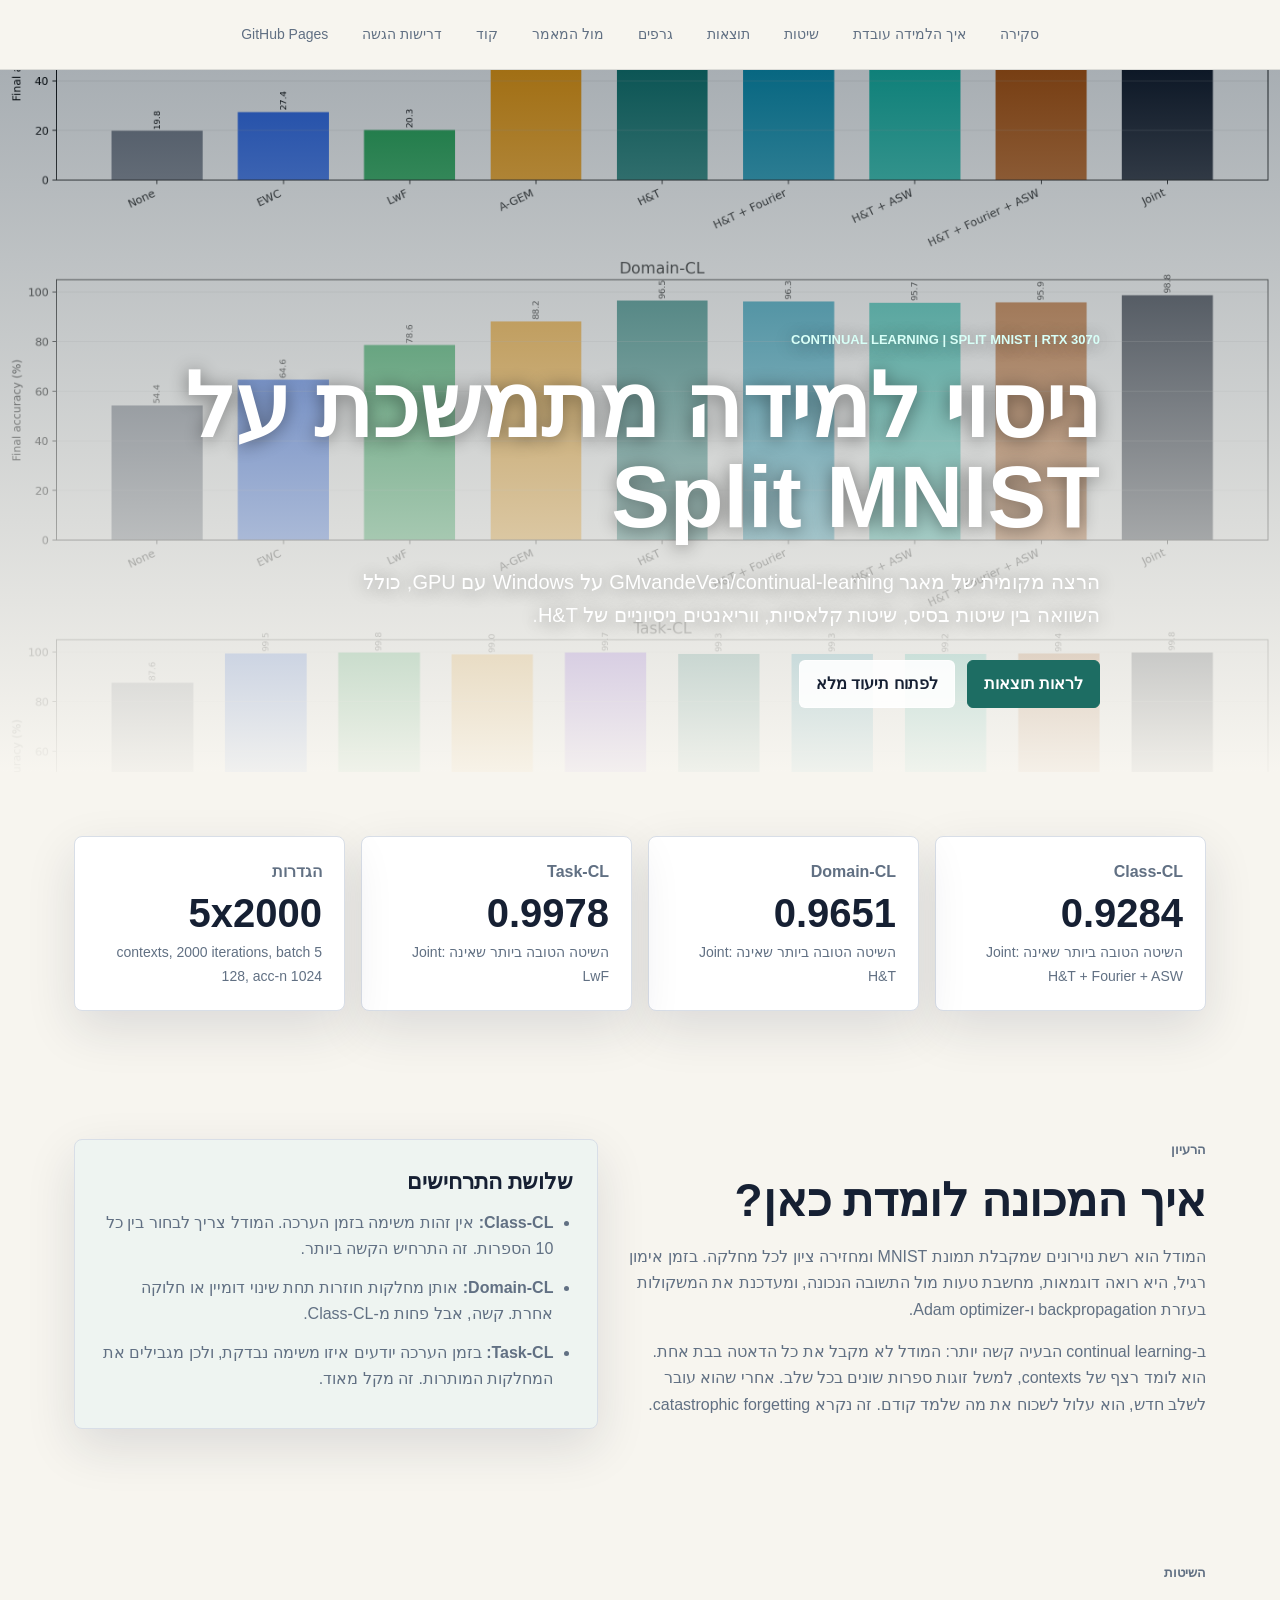
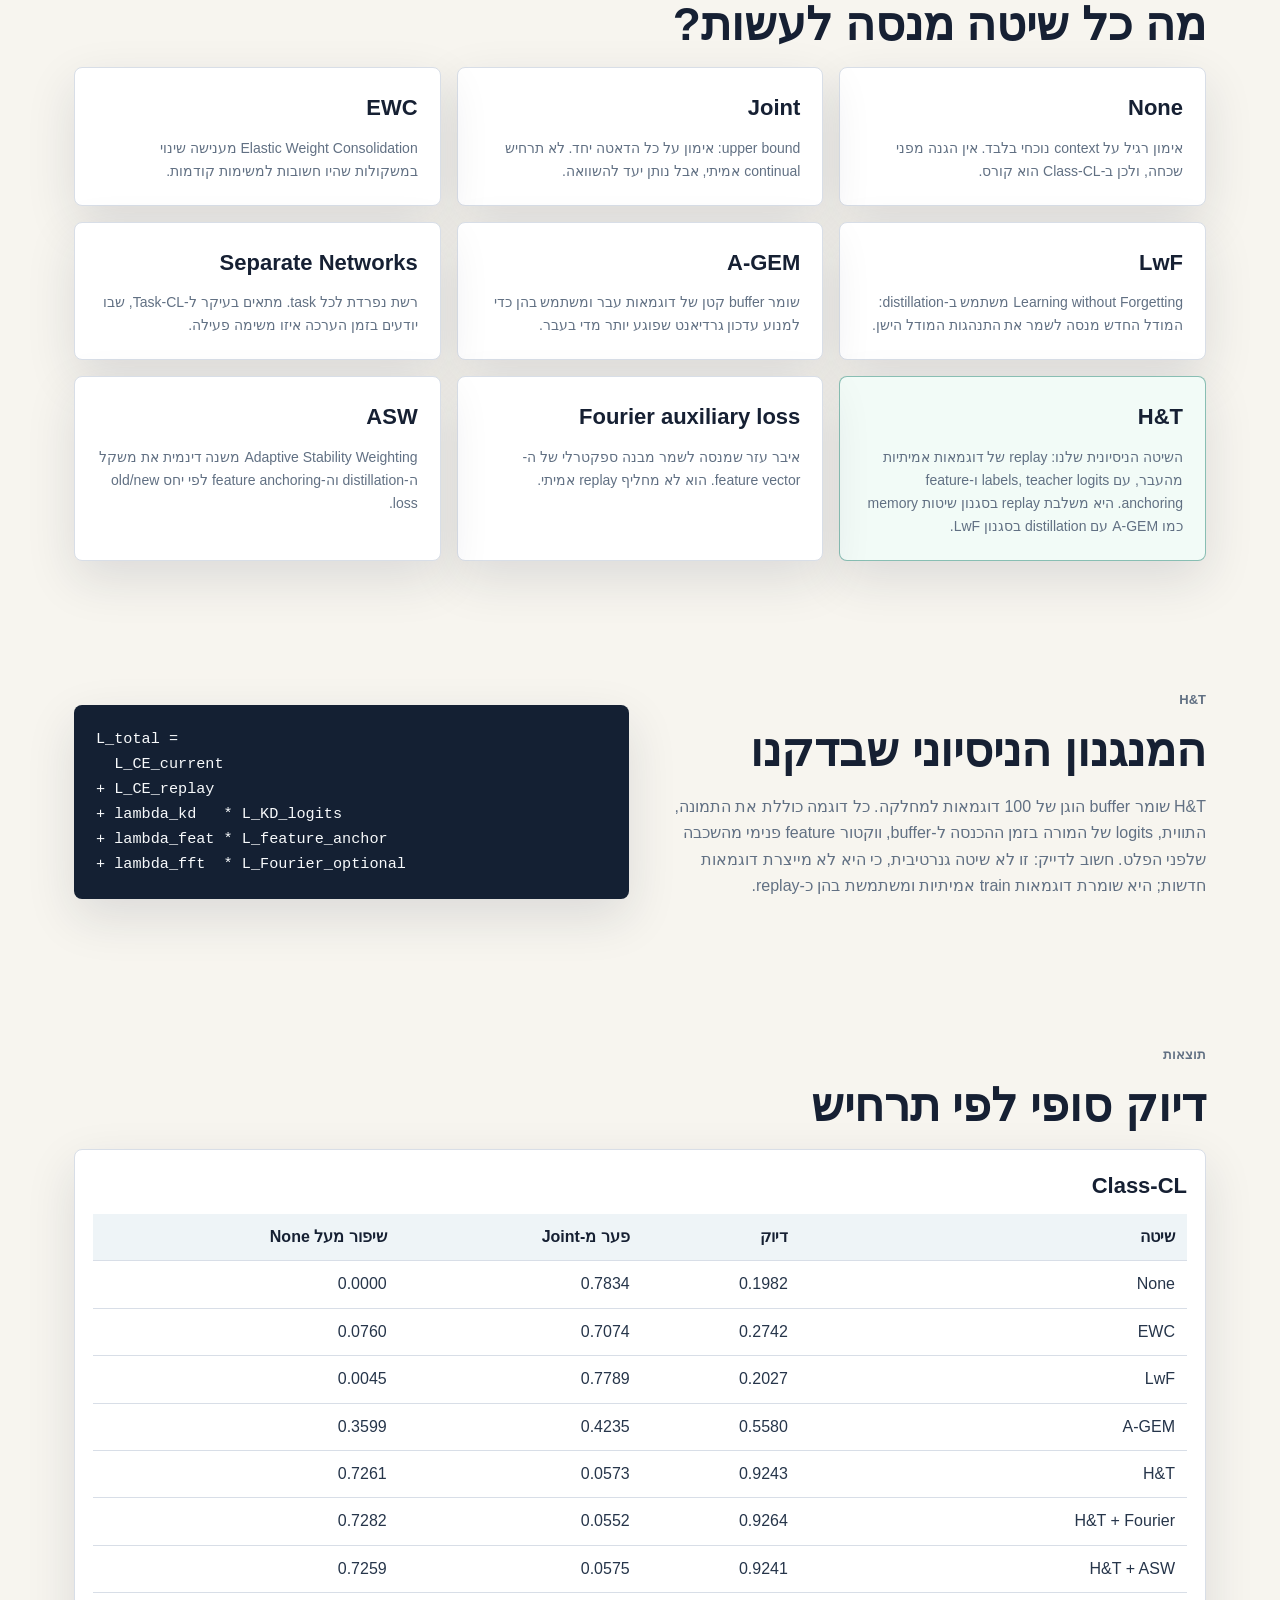
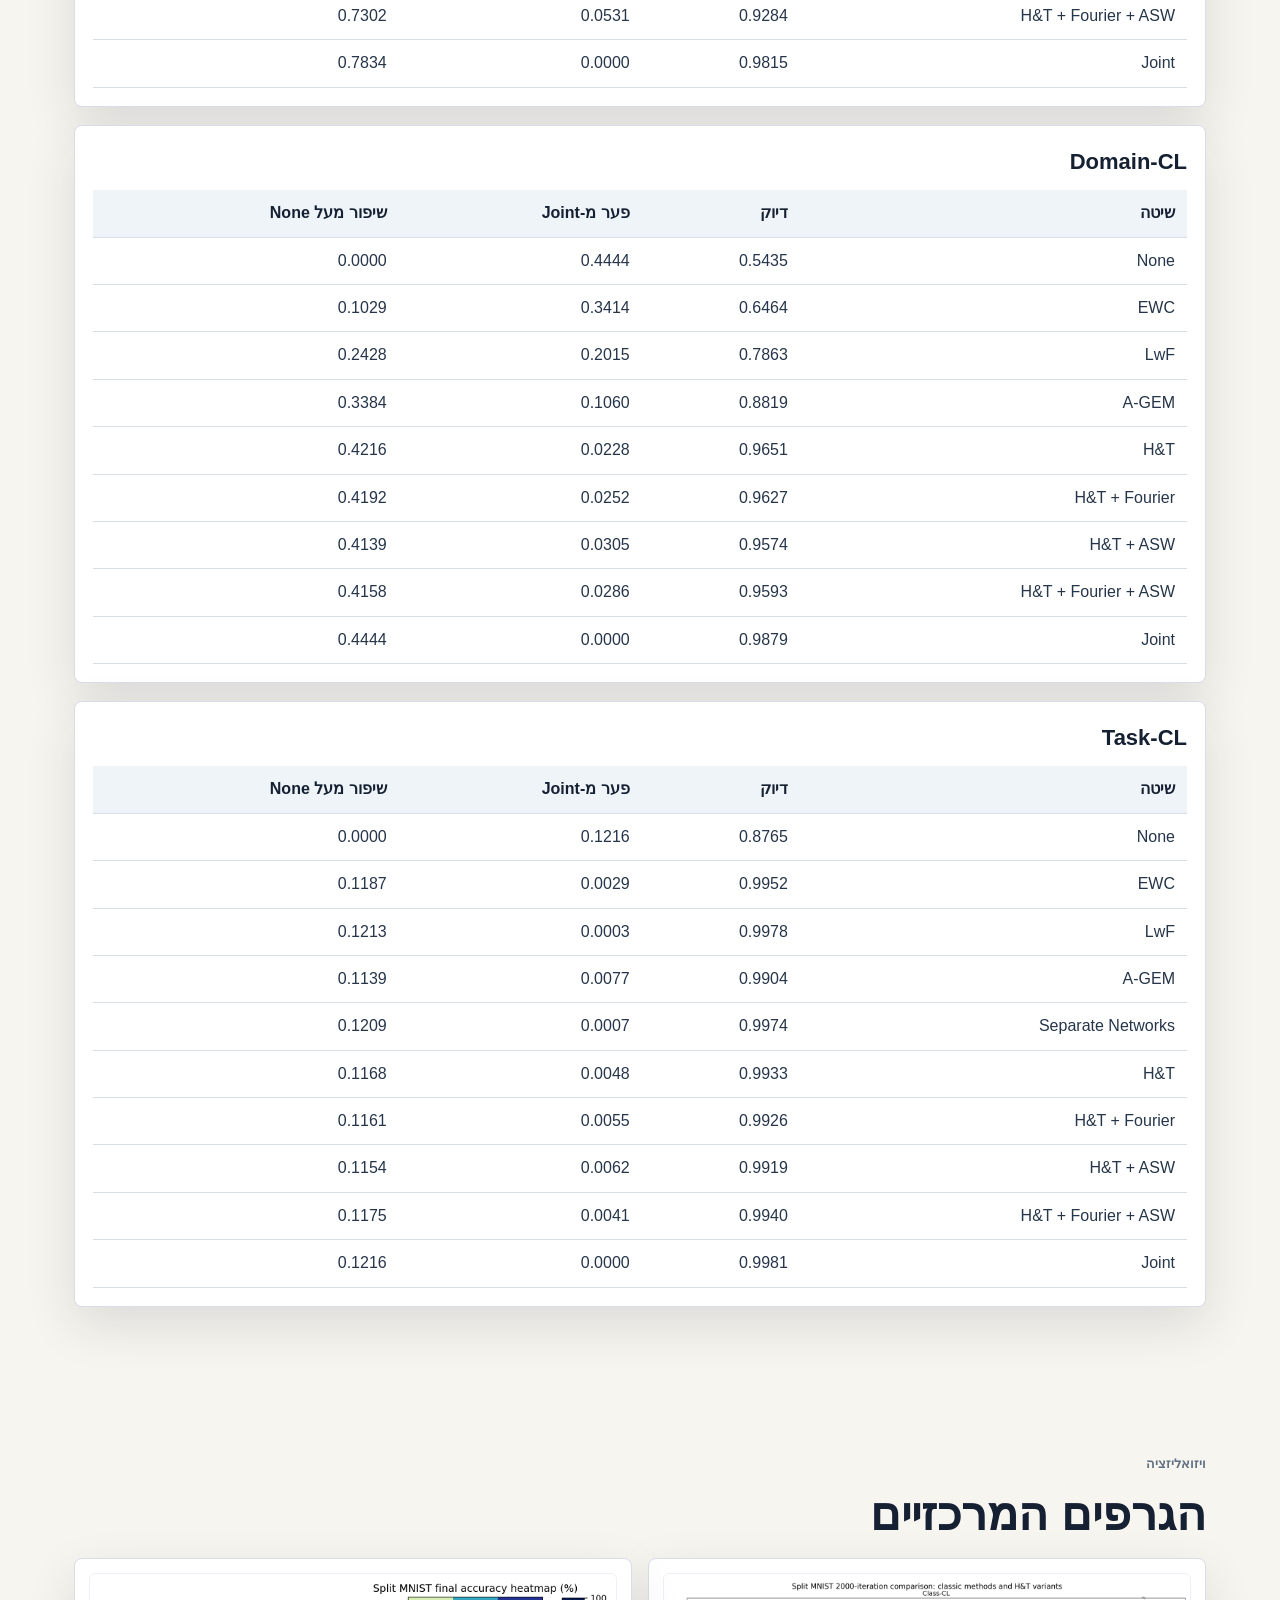
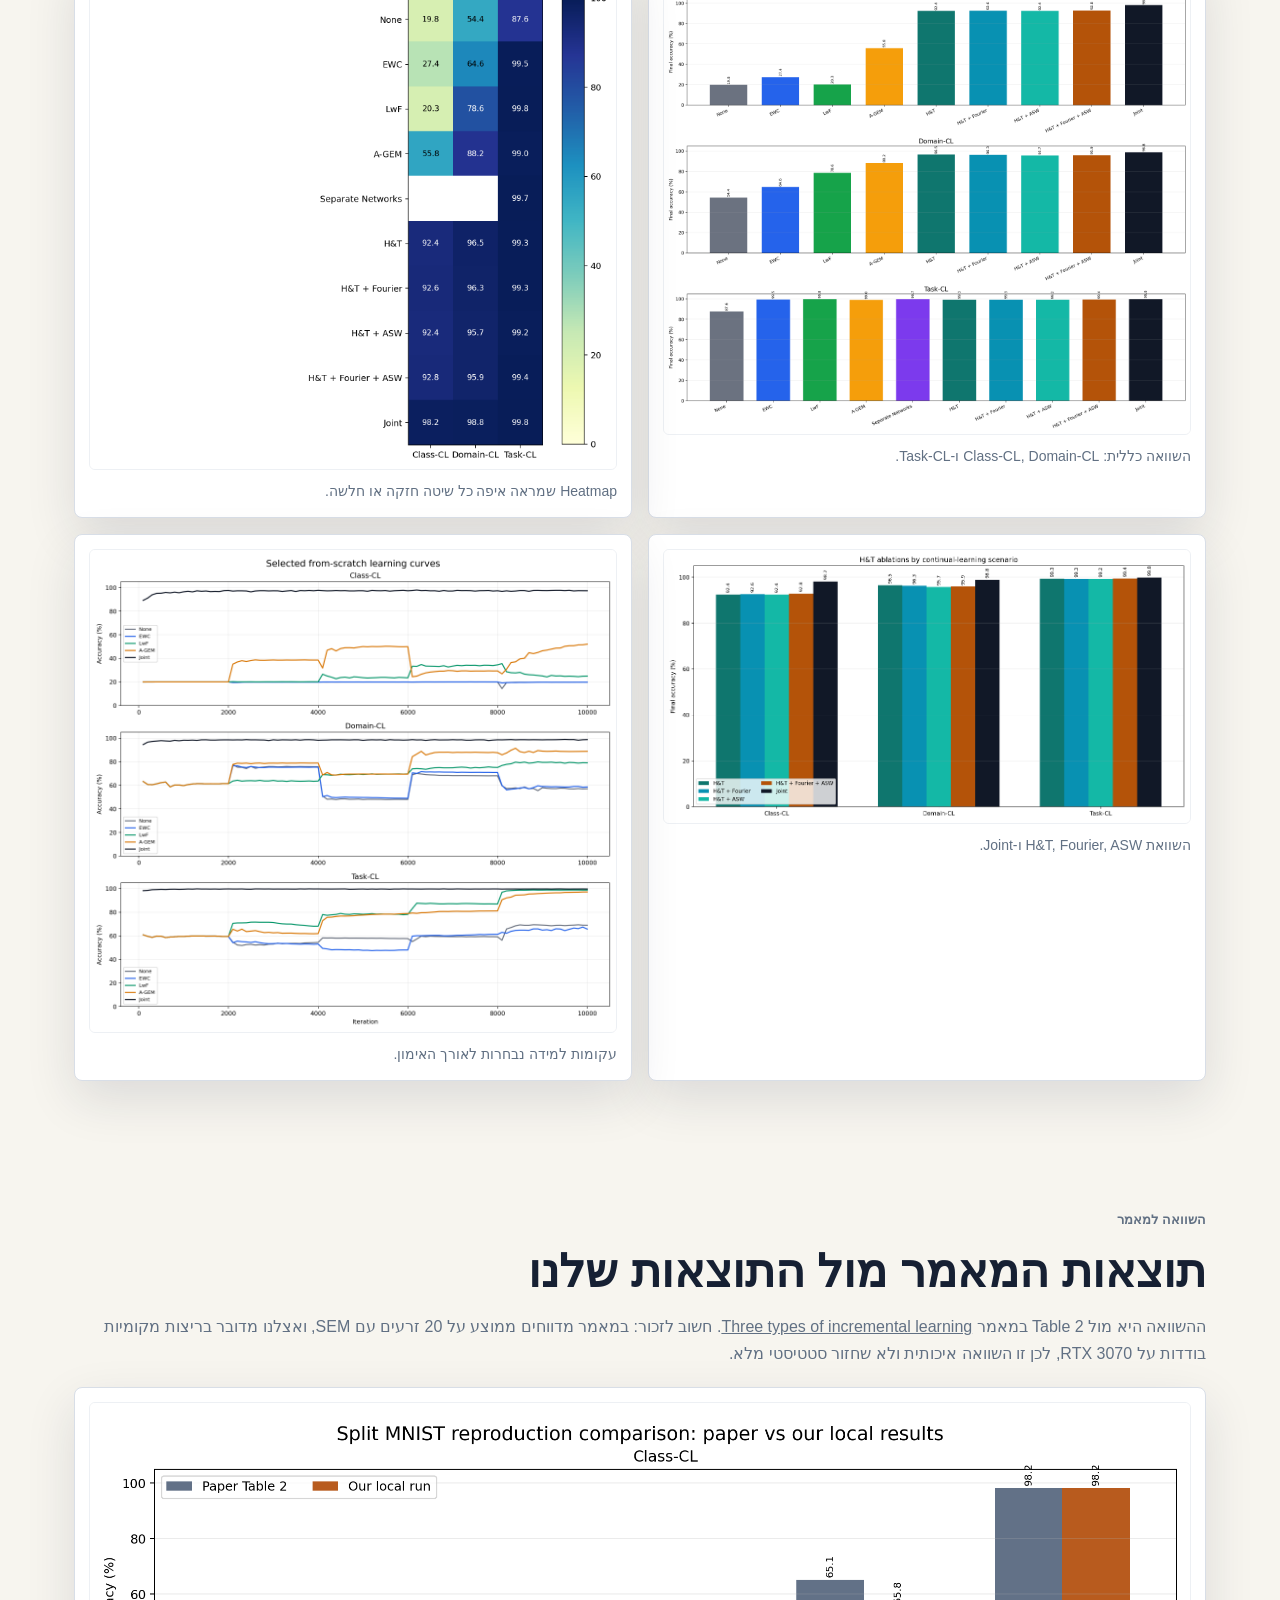
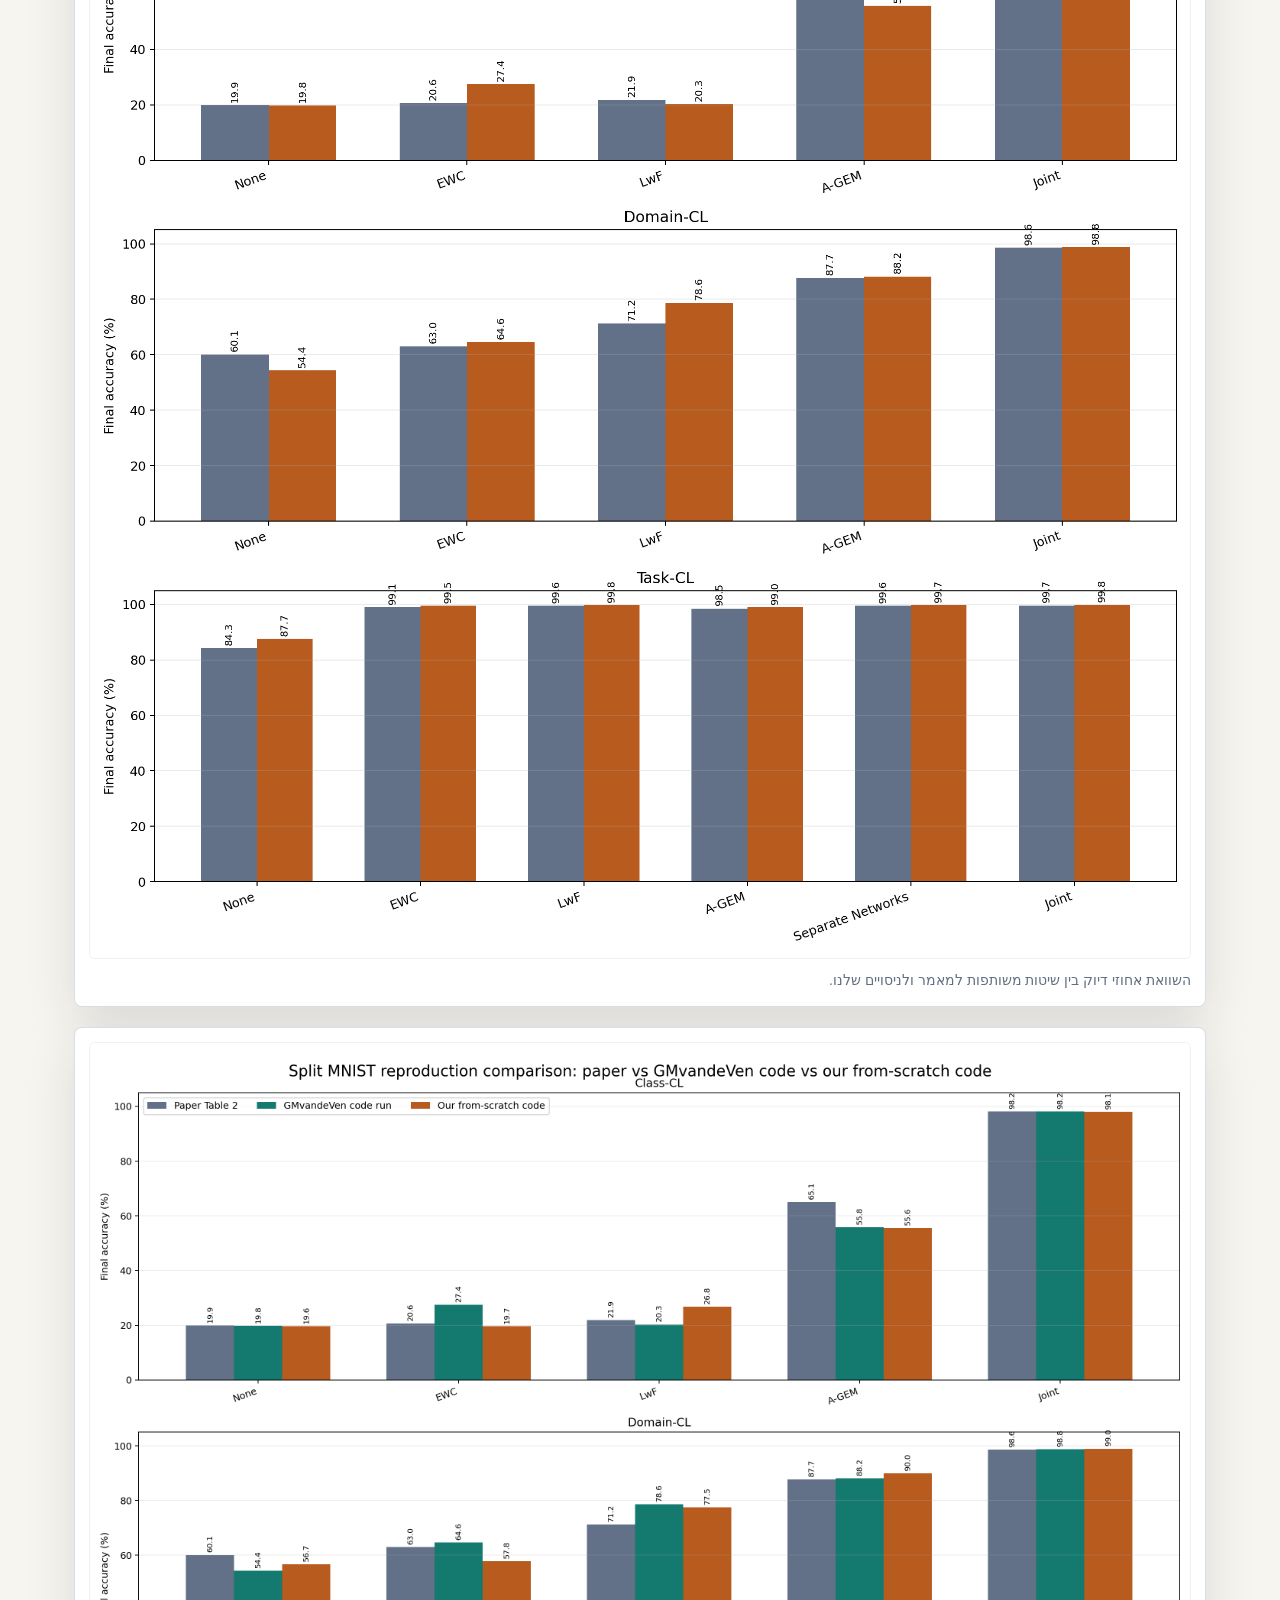
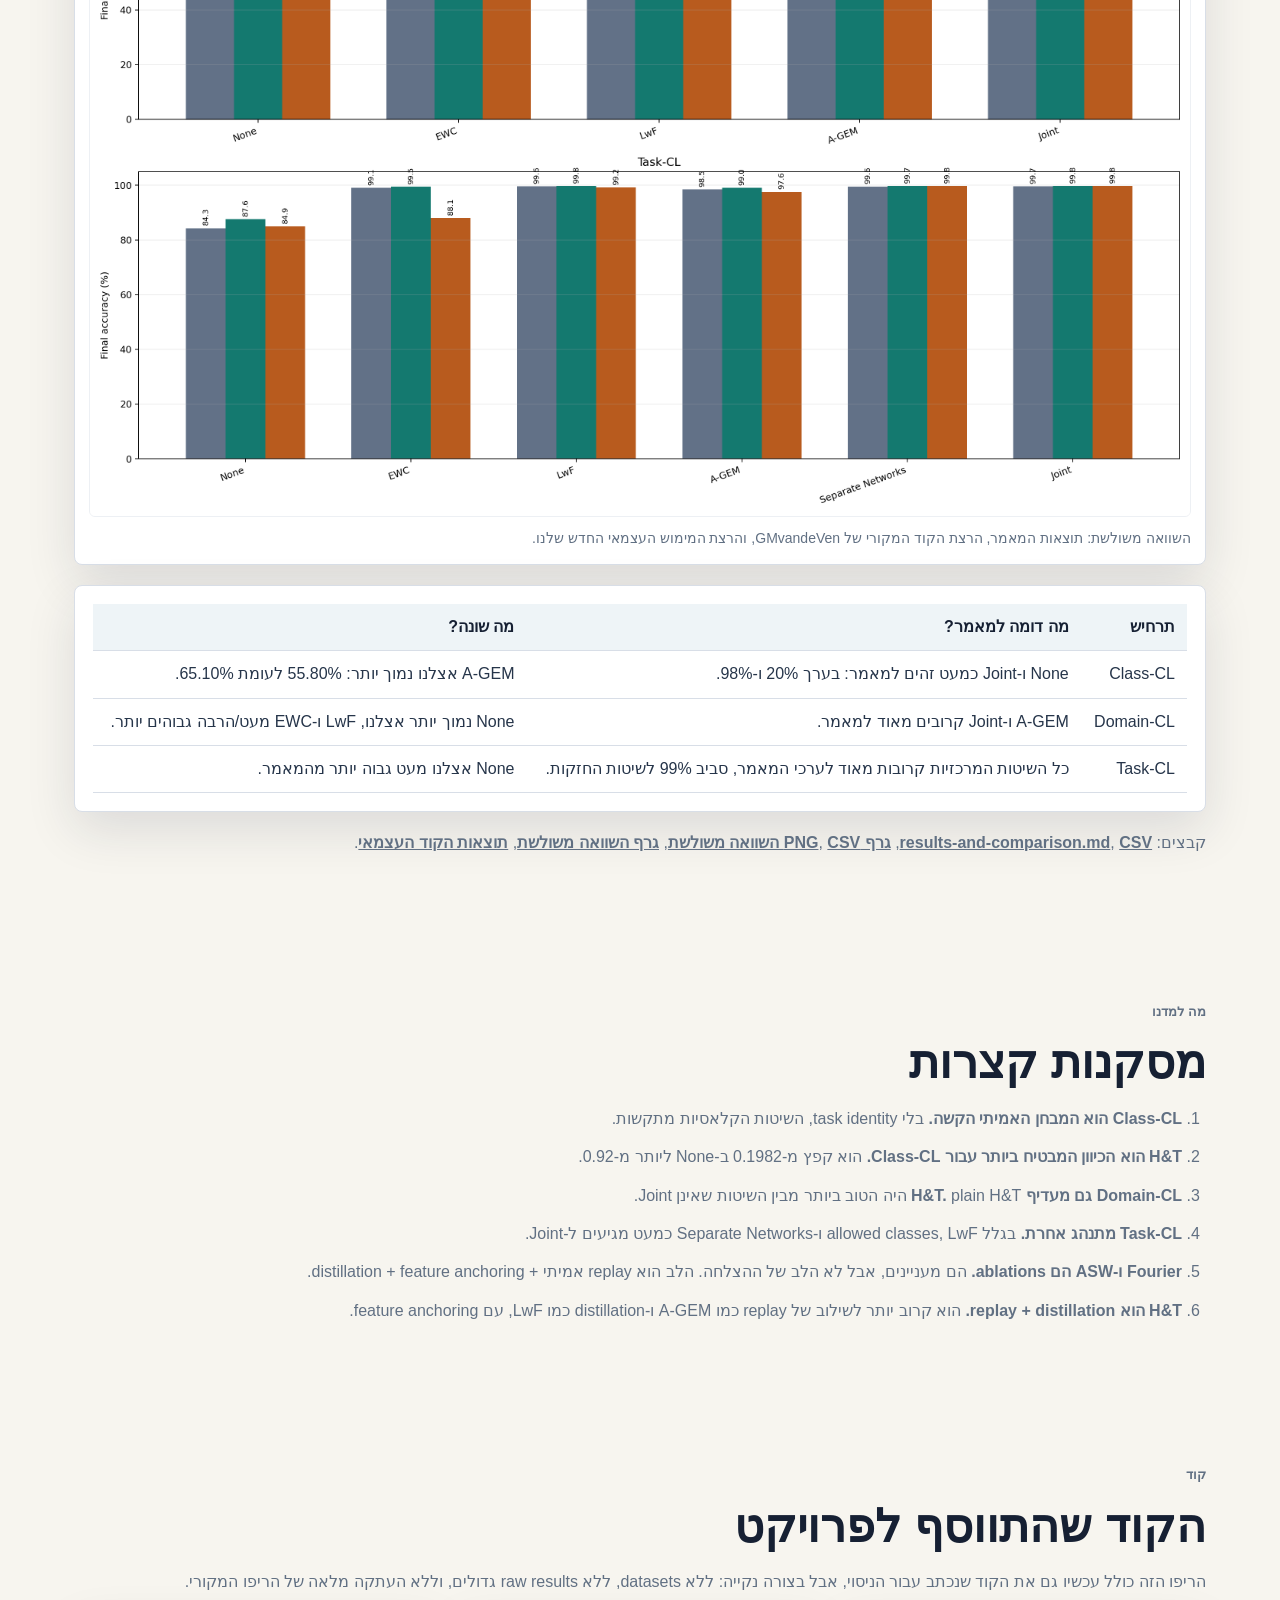
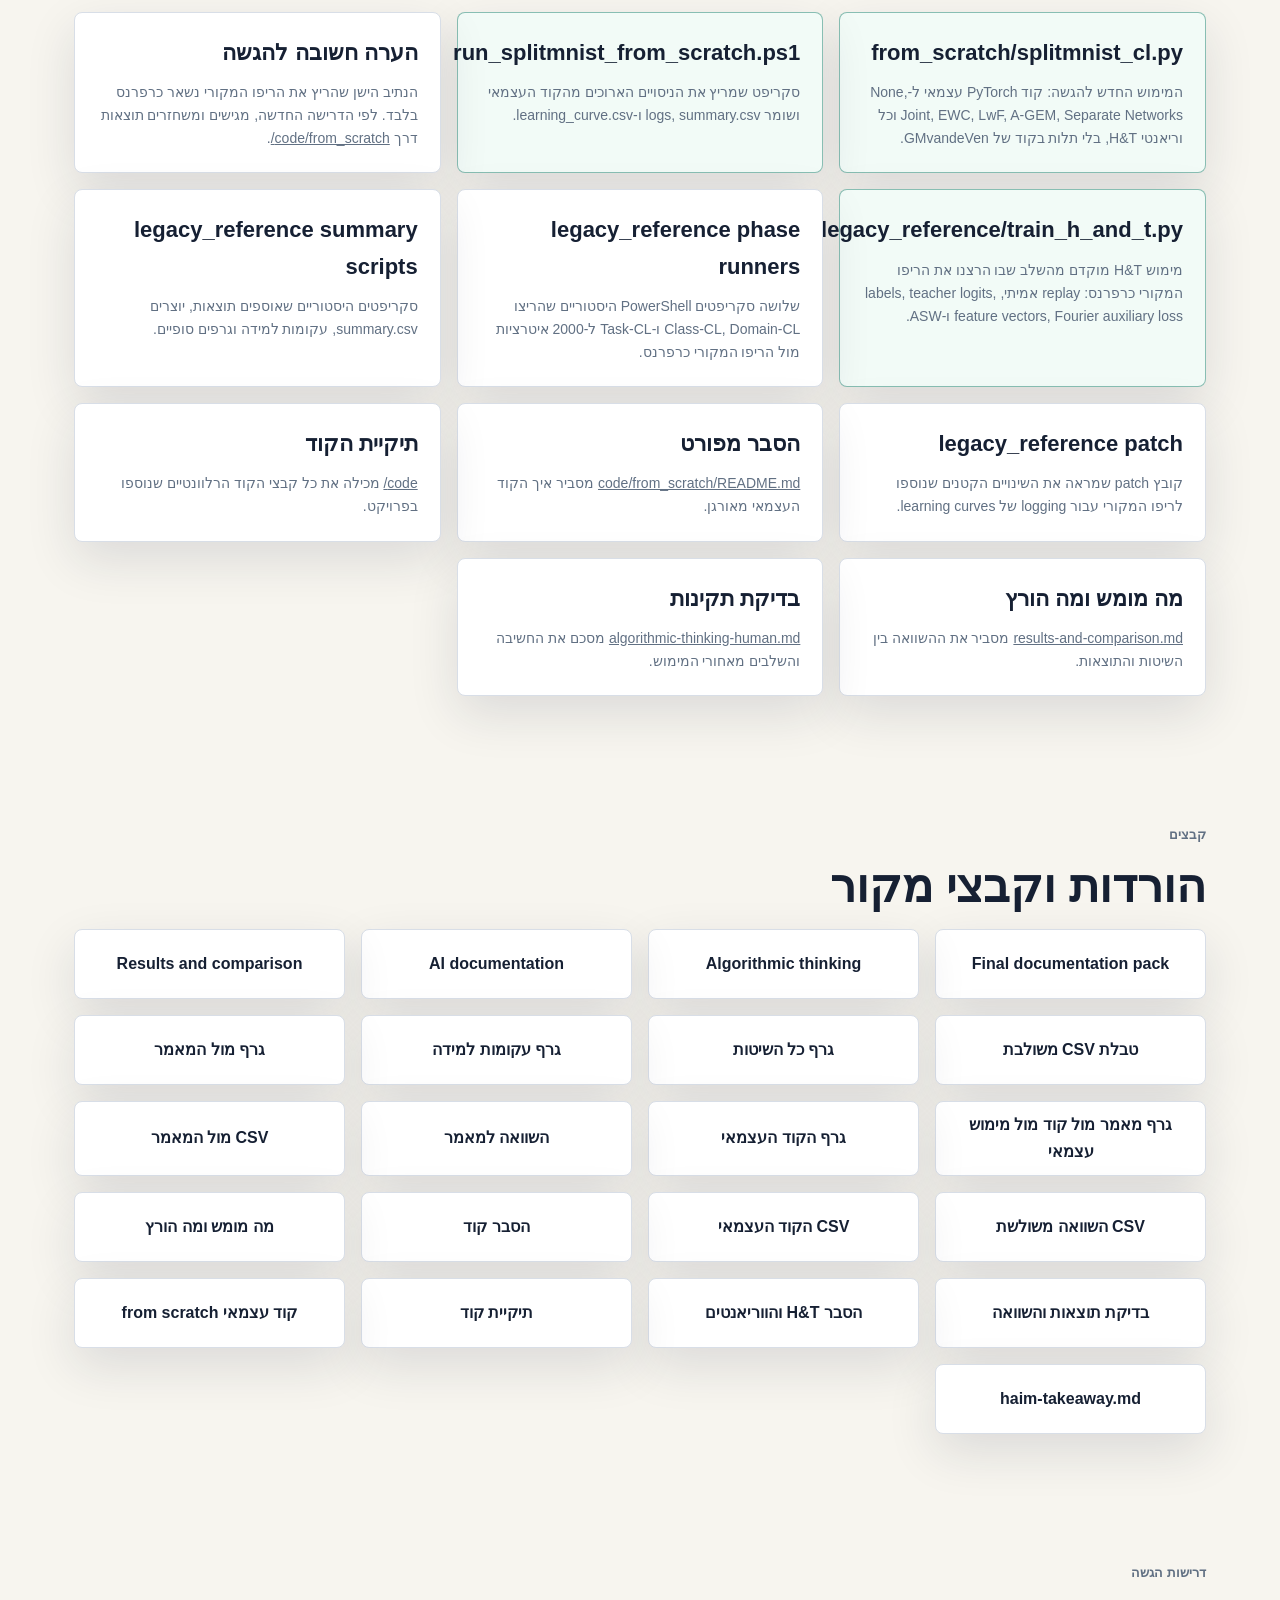
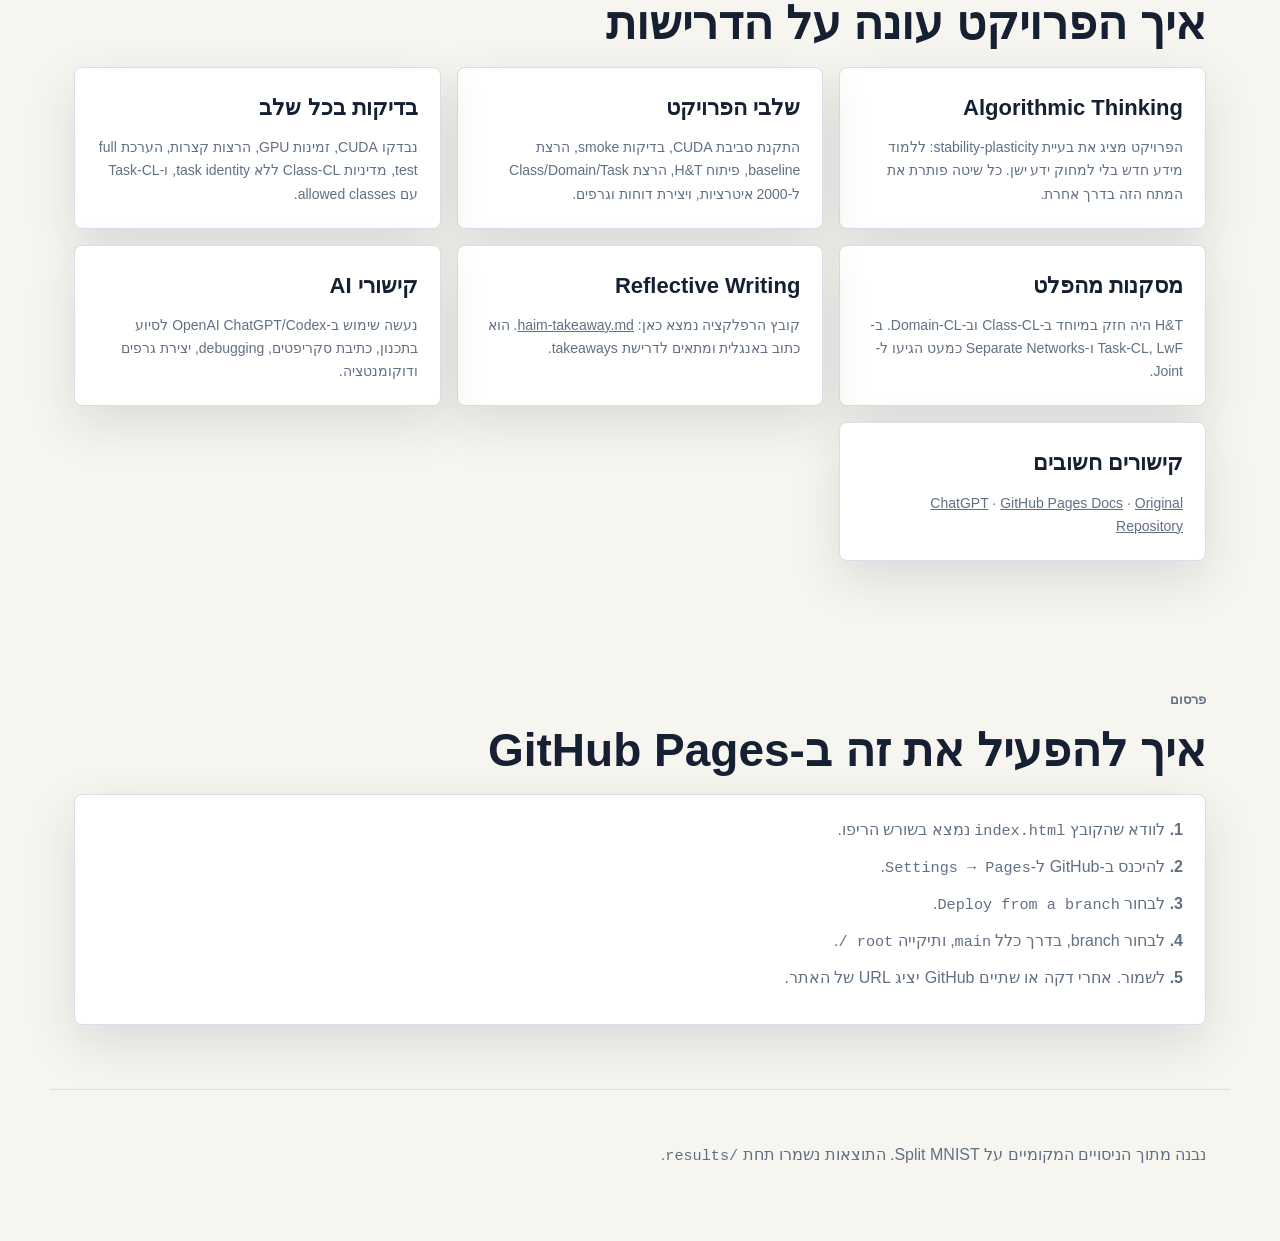
==== commit be81a716: "Rename docs2 folder to doc" ====
--- a/index.html
+++ b/index.html
@@ -33,7 +33,7 @@
         </p>
         <div class="hero-actions">
           <a class="button primary" href="#results">לראות תוצאות</a>
-          <a class="button" href="docs/README.md">לפתוח תיעוד מלא</a>
+          <a class="button" href="doc/README.md">לפתוח תיעוד מלא</a>
         </div>
       </div>
     </section>
@@ -275,7 +275,7 @@
         </table>
       </div>
       <p class="source-links">
-        קבצים: <a href="docs/PAPER_COMPARISON.md">PAPER_COMPARISON.md</a>,
+        קבצים: <a href="doc/results-and-comparison.md">results-and-comparison.md</a>,
         <a href="assets/paper_vs_ours_splitMNIST_common_methods.csv">CSV</a>,
         <a href="assets/paper_vs_ours_splitMNIST_common_methods.png">גרף PNG</a>,
         <a href="assets/paper_vs_gmvandeven_vs_from_scratch.csv">CSV השוואה משולשת</a>,
@@ -335,7 +335,7 @@
         </article>
         <article class="method">
           <h3>הסבר מפורט</h3>
-          <p><a href="docs/CODE_EXPLANATION.md">CODE_EXPLANATION.md</a> מסביר איך הקוד עובד ומה כל רכיב עושה.</p>
+          <p><a href="code/from_scratch/README.md">code/from_scratch/README.md</a> מסביר איך הקוד העצמאי מאורגן.</p>
         </article>
         <article class="method">
           <h3>תיקיית הקוד</h3>
@@ -343,11 +343,11 @@
         </article>
         <article class="method">
           <h3>מה מומש ומה הורץ</h3>
-          <p><a href="docs/METHODS_IMPLEMENTATION.md">METHODS_IMPLEMENTATION.md</a> מסביר אילו שיטות היו מוכנות בריפו המקורי ואילו שיטות מימשנו בעצמנו.</p>
+          <p><a href="doc/results-and-comparison.md">results-and-comparison.md</a> מסביר את ההשוואה בין השיטות והתוצאות.</p>
         </article>
         <article class="method">
           <h3>בדיקת תקינות</h3>
-          <p><a href="docs/IMPLEMENTATION_AUDIT.md">IMPLEMENTATION_AUDIT.md</a> מסכם מה עומד בדרישת המימוש העצמאי, מה תוקן, ומה עדיין מוגדר כשחזור חלקי.</p>
+          <p><a href="doc/algorithmic-thinking-human.md">algorithmic-thinking-human.md</a> מסכם את החשיבה והשלבים מאחורי המימוש.</p>
         </article>
       </div>
     </section>
@@ -356,31 +356,27 @@
       <p class="eyebrow">קבצים</p>
       <h2>הורדות וקבצי מקור</h2>
       <div class="download-grid">
-        <a href="docs/README.md">אינדקס תיעוד</a>
-        <a href="docs2/README.md">Docs2 final pack</a>
-        <a href="docs/ALGORITHMIC_THINKING.md">Algorithmic thinking</a>
-        <a href="docs/PROJECT_STEPS.md">Project steps</a>
-        <a href="docs/TESTING_BY_STAGE.md">Testing by stage</a>
-        <a href="docs/AI_DOCUMENTATION.md">AI documentation</a>
-        <a href="docs/PROJECT_SCOPE.md">היקף הפרויקט</a>
-        <a href="docs/REPRODUCTION_REPORT.md">דוח שחזור תוצאות</a>
+        <a href="doc/README.md">Final documentation pack</a>
+        <a href="doc/algorithmic-thinking-human.md">Algorithmic thinking</a>
+        <a href="doc/ai-documentation.md">AI documentation</a>
+        <a href="doc/results-and-comparison.md">Results and comparison</a>
         <a href="assets/splitMNIST_2000_all_scenarios_summary.csv">טבלת CSV משולבת</a>
         <a href="assets/all-methods-by-scenario.png">גרף כל השיטות</a>
         <a href="assets/selected-learning-curves.png">גרף עקומות למידה</a>
         <a href="assets/paper_vs_ours_splitMNIST_common_methods.png">גרף מול המאמר</a>
         <a href="assets/paper_vs_gmvandeven_vs_from_scratch.png">גרף מאמר מול קוד מול מימוש עצמאי</a>
         <a href="assets/from_scratch_classic_no_ht_2000_final_accuracy.png">גרף הקוד העצמאי</a>
-        <a href="docs/PAPER_COMPARISON.md">השוואה למאמר</a>
+        <a href="doc/results-and-comparison.md">השוואה למאמר</a>
         <a href="assets/paper_vs_ours_splitMNIST_common_methods.csv">CSV מול המאמר</a>
         <a href="assets/paper_vs_gmvandeven_vs_from_scratch.csv">CSV השוואה משולשת</a>
         <a href="assets/from_scratch_classic_no_ht_2000_summary.csv">CSV הקוד העצמאי</a>
-        <a href="docs/CODE_EXPLANATION.md">הסבר קוד</a>
-        <a href="docs/METHODS_IMPLEMENTATION.md">מה מומש ומה הורץ</a>
-        <a href="docs/IMPLEMENTATION_AUDIT.md">בדיקת תקינות המימוש</a>
-        <a href="docs/H_AND_T_EXPLANATION.md">הסבר H&T והווריאנטים</a>
+        <a href="code/from_scratch/README.md">הסבר קוד</a>
+        <a href="doc/algorithmic-thinking-human.md">מה מומש ומה הורץ</a>
+        <a href="doc/results-and-comparison.md">בדיקת תוצאות והשוואה</a>
+        <a href="doc/results-and-comparison.md">הסבר H&T והווריאנטים</a>
         <a href="code/">תיקיית קוד</a>
         <a href="code/from_scratch/">קוד עצמאי from scratch</a>
-        <a href="docs/takeaways.md">takeaways.md</a>
+        <a href="doc/haim-takeaway.md">haim-takeaway.md</a>
       </div>
     </section>
 
@@ -406,7 +402,7 @@
         </article>
         <article class="method">
           <h3>Reflective Writing</h3>
-          <p>קובץ הרפלקציה נמצא כאן: <a href="docs/takeaways.md">takeaways.md</a>. הוא כתוב באנגלית ולכן מתאים לדרישת takeaways.md.</p>
+          <p>קובץ הרפלקציה נמצא כאן: <a href="doc/haim-takeaway.md">haim-takeaway.md</a>. הוא כתוב באנגלית ומתאים לדרישת takeaways.</p>
         </article>
         <article class="method">
           <h3>קישורי AI</h3>
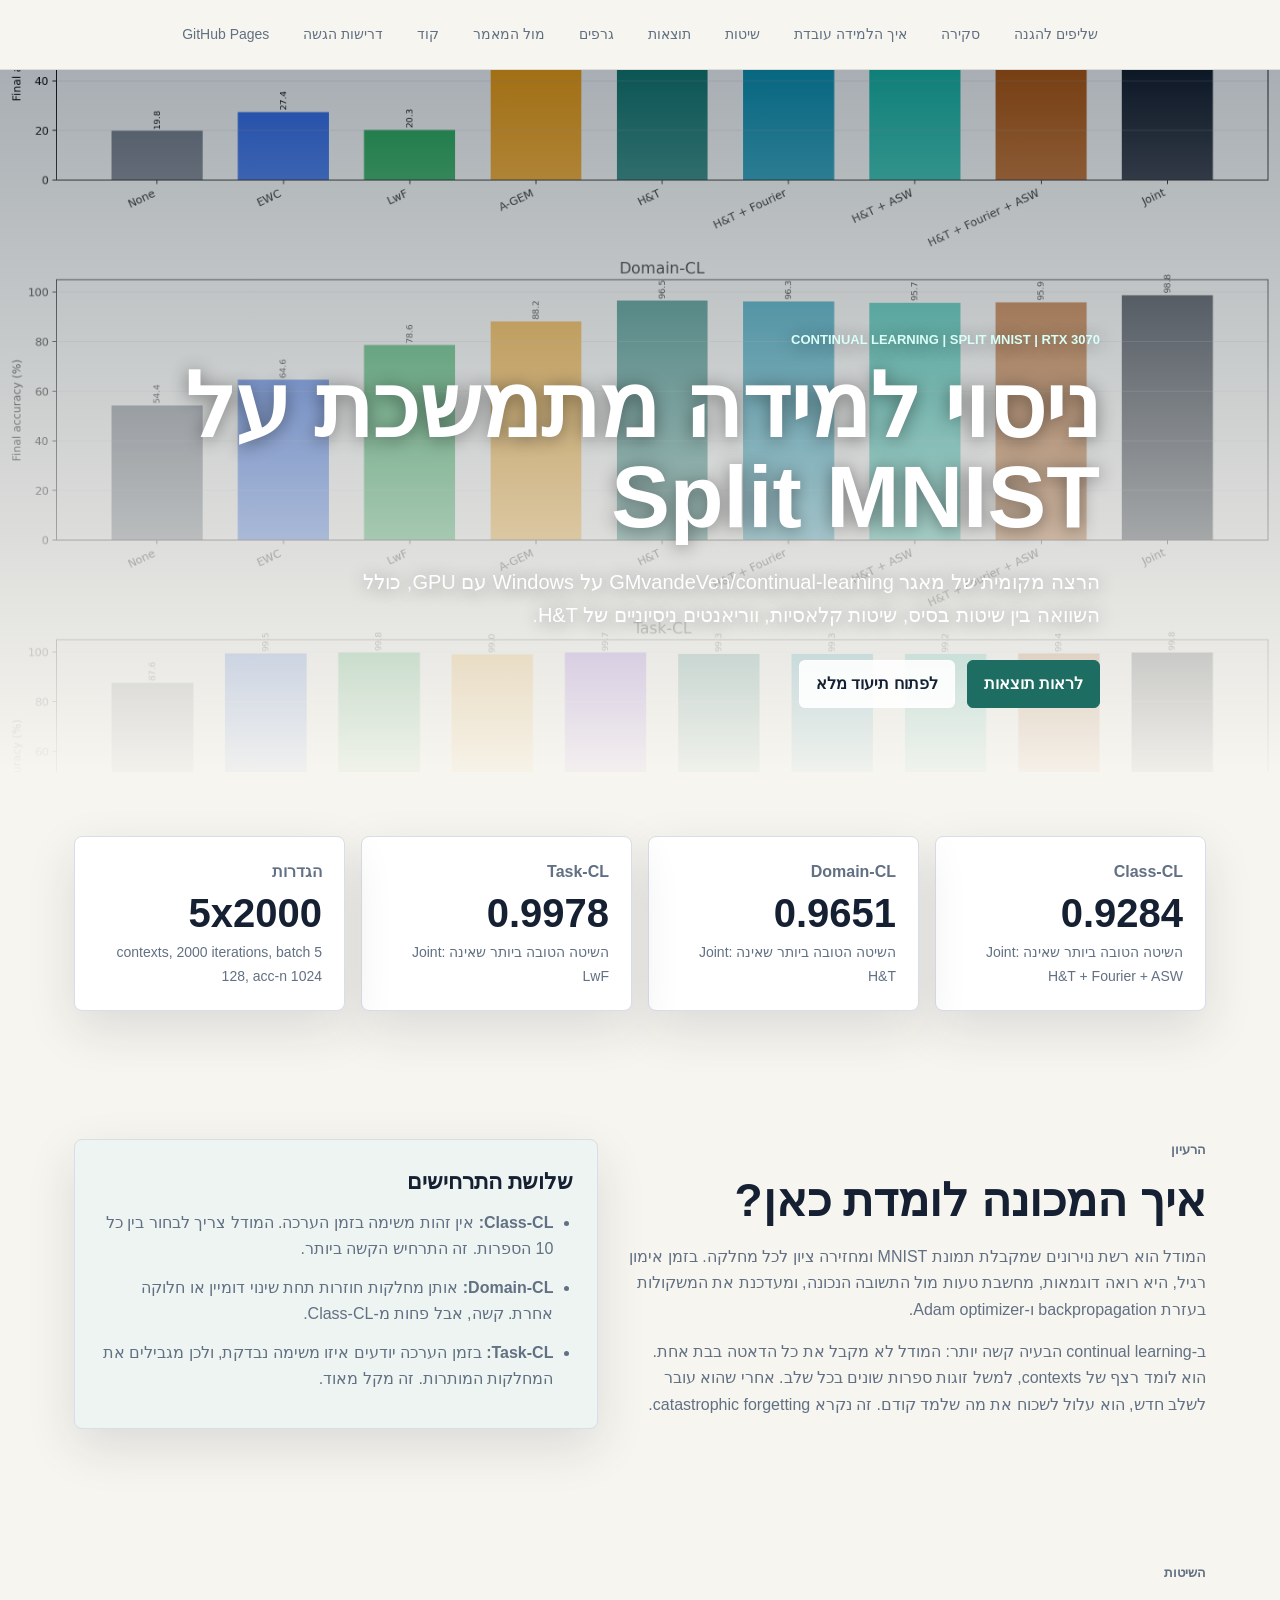
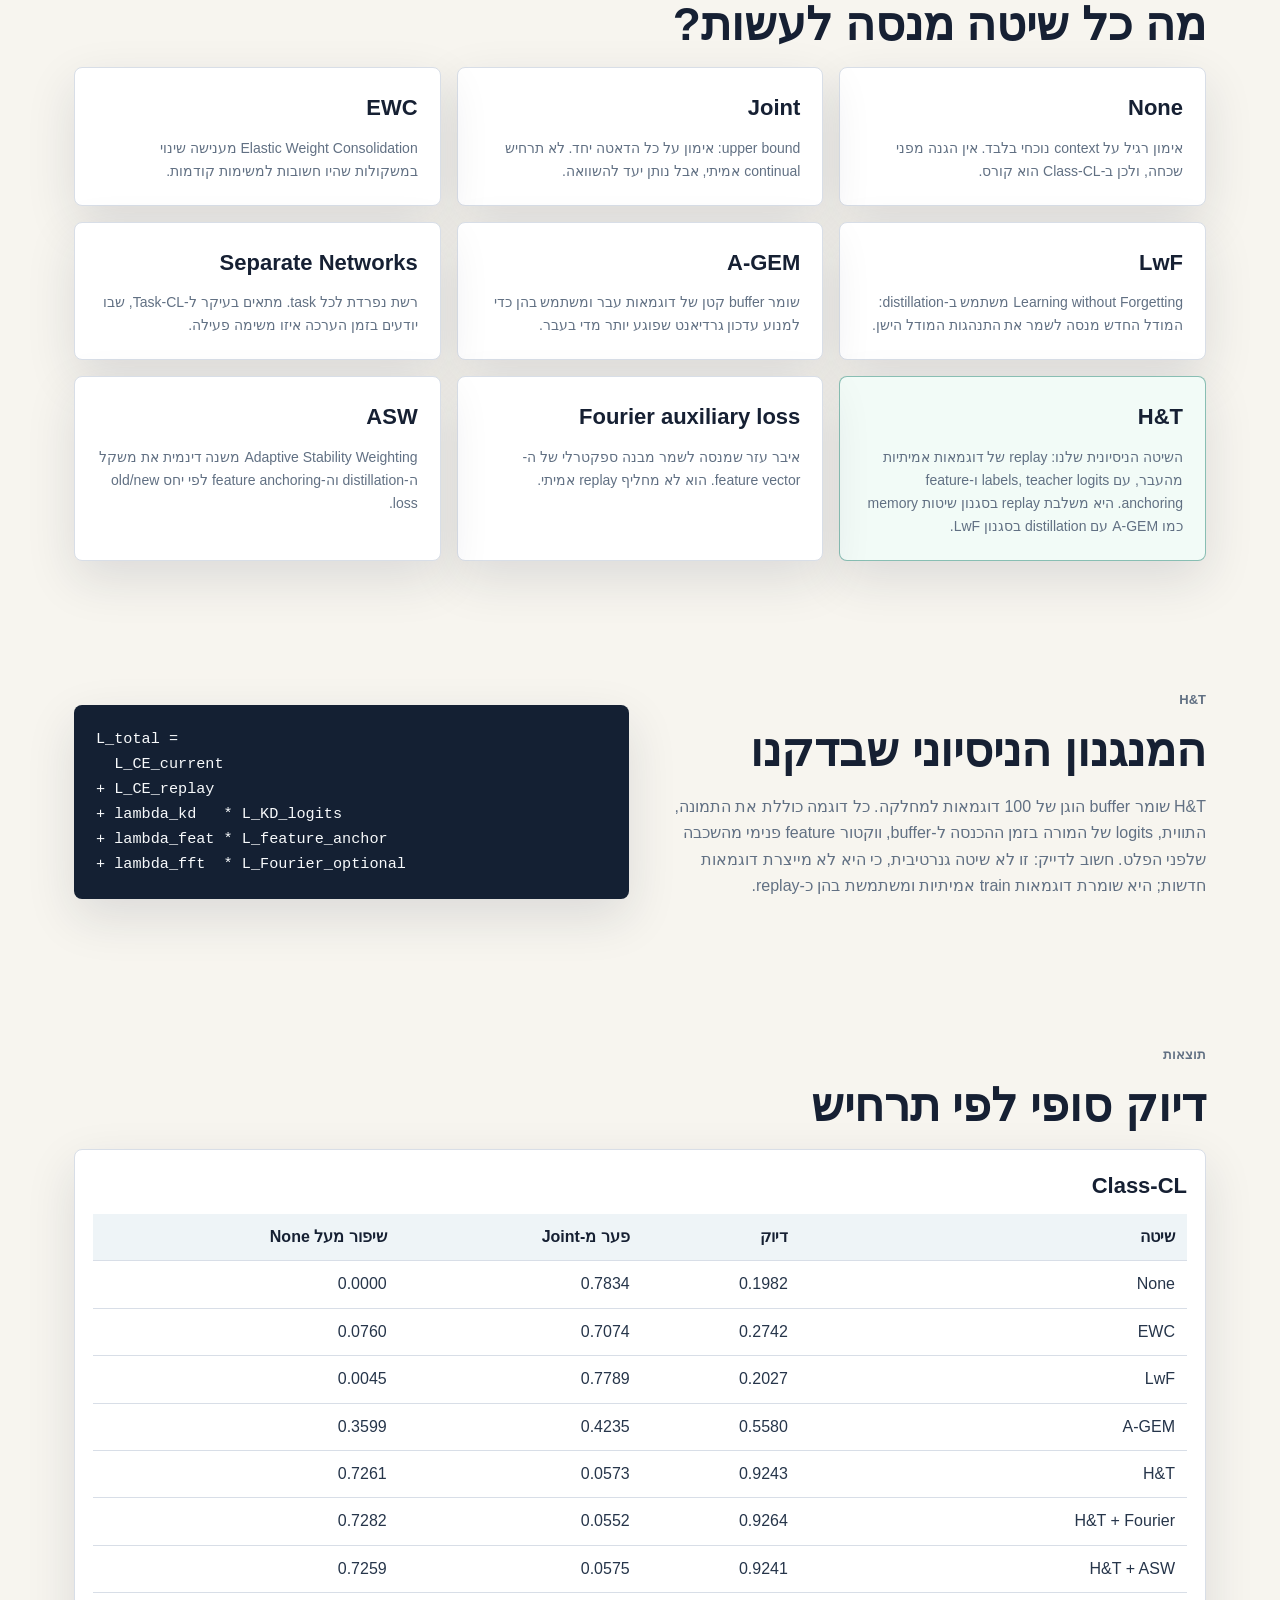
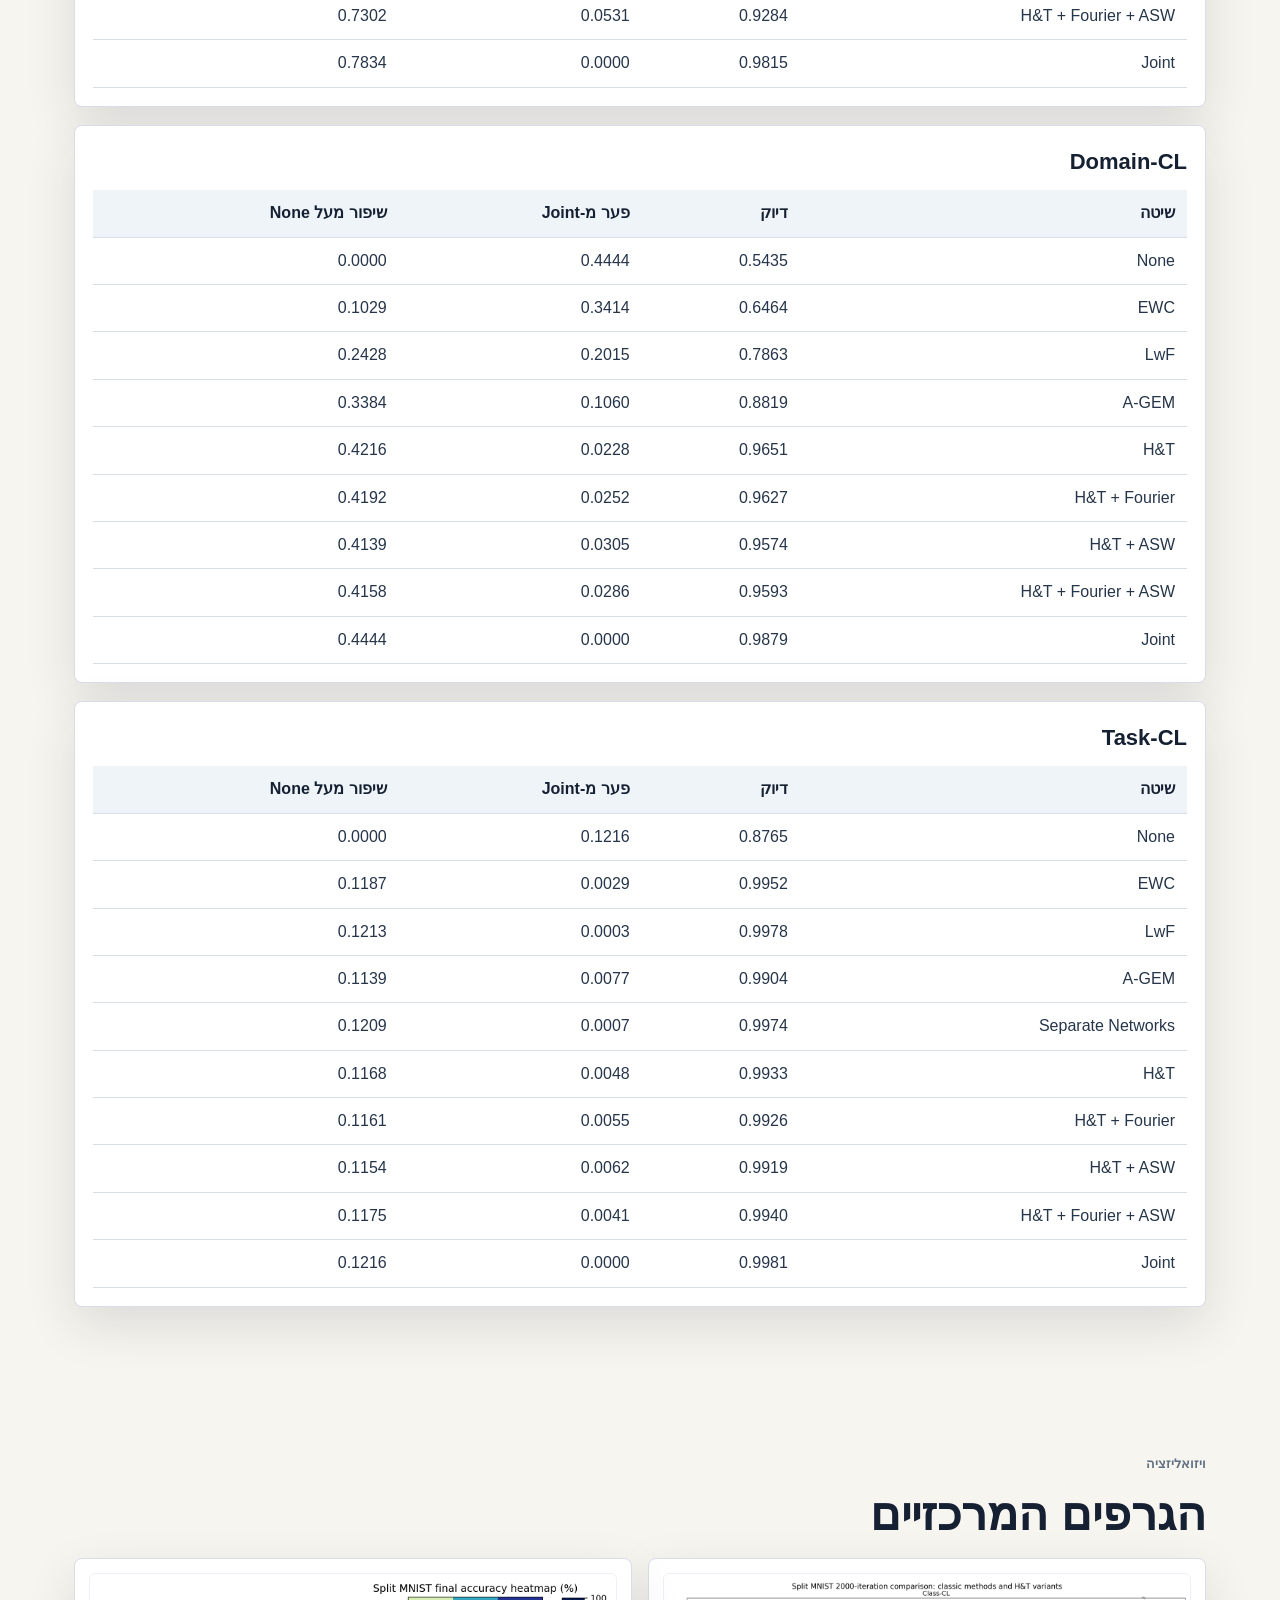
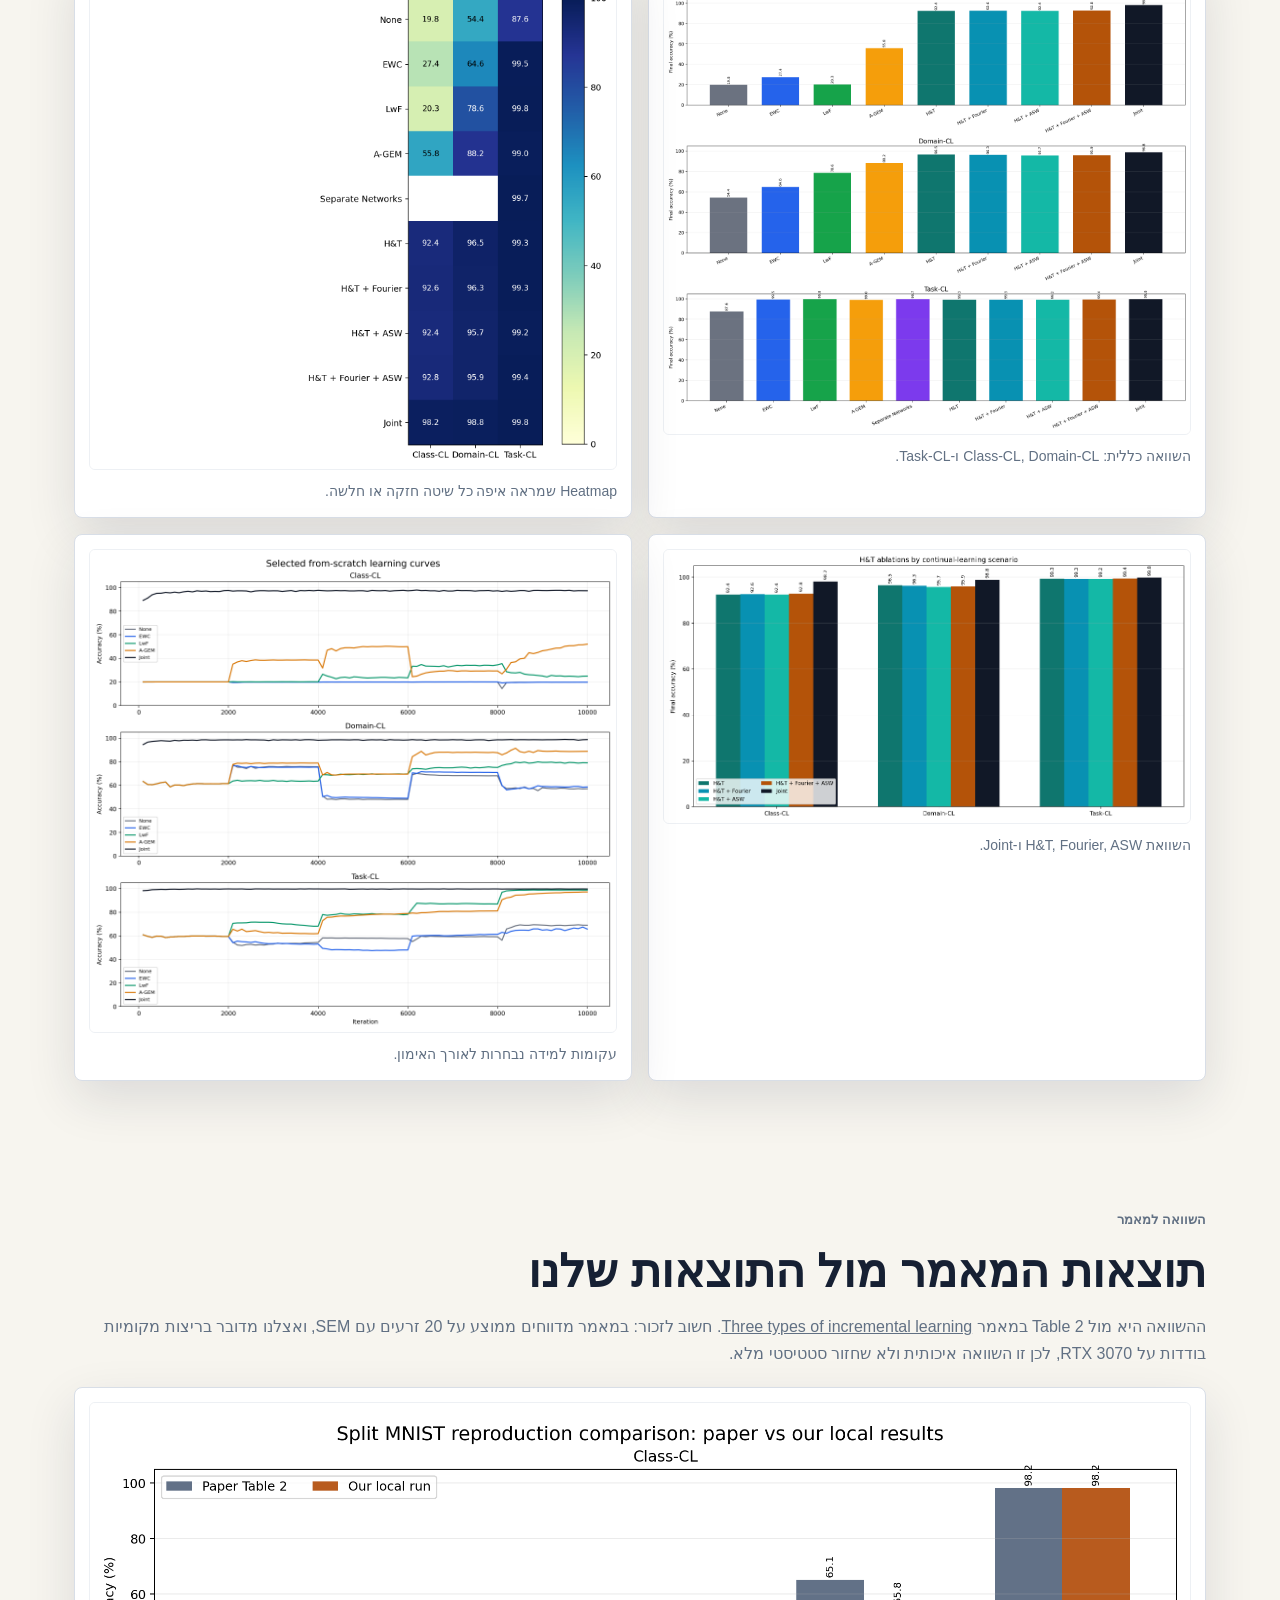
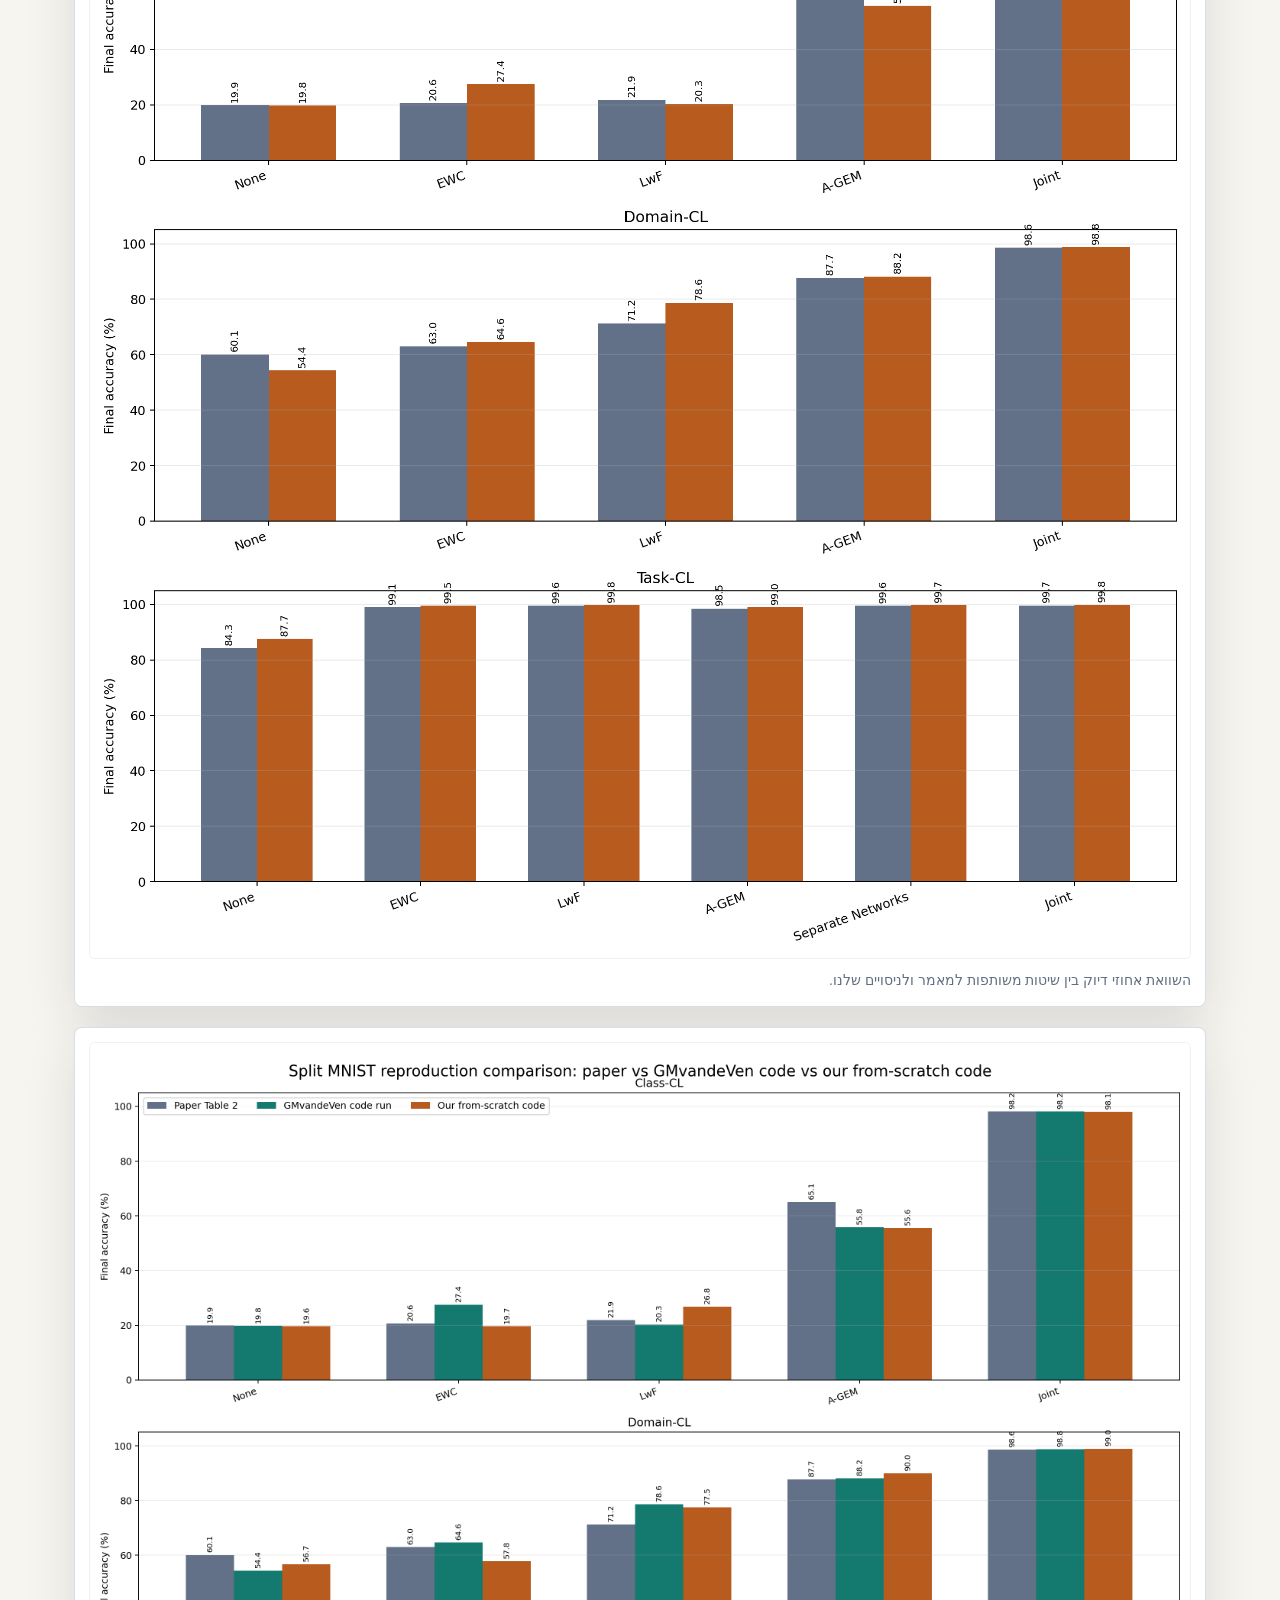
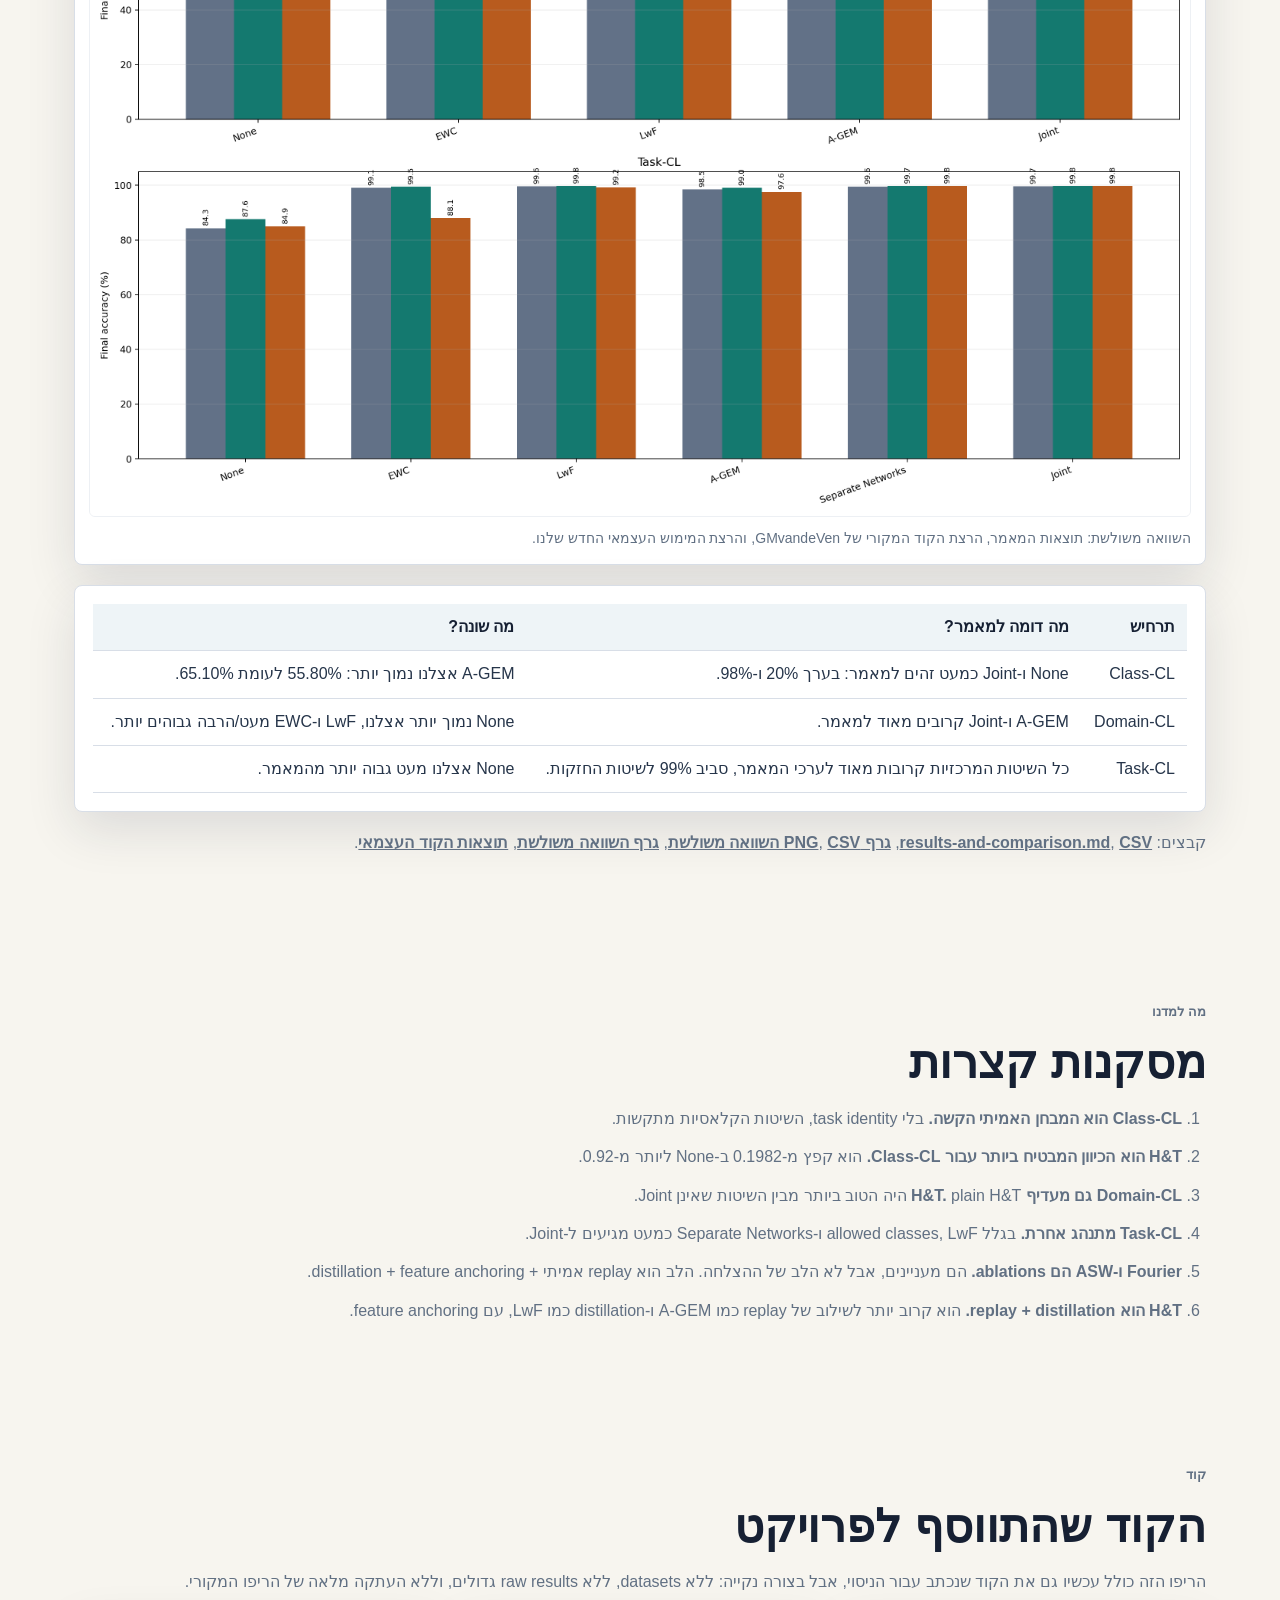
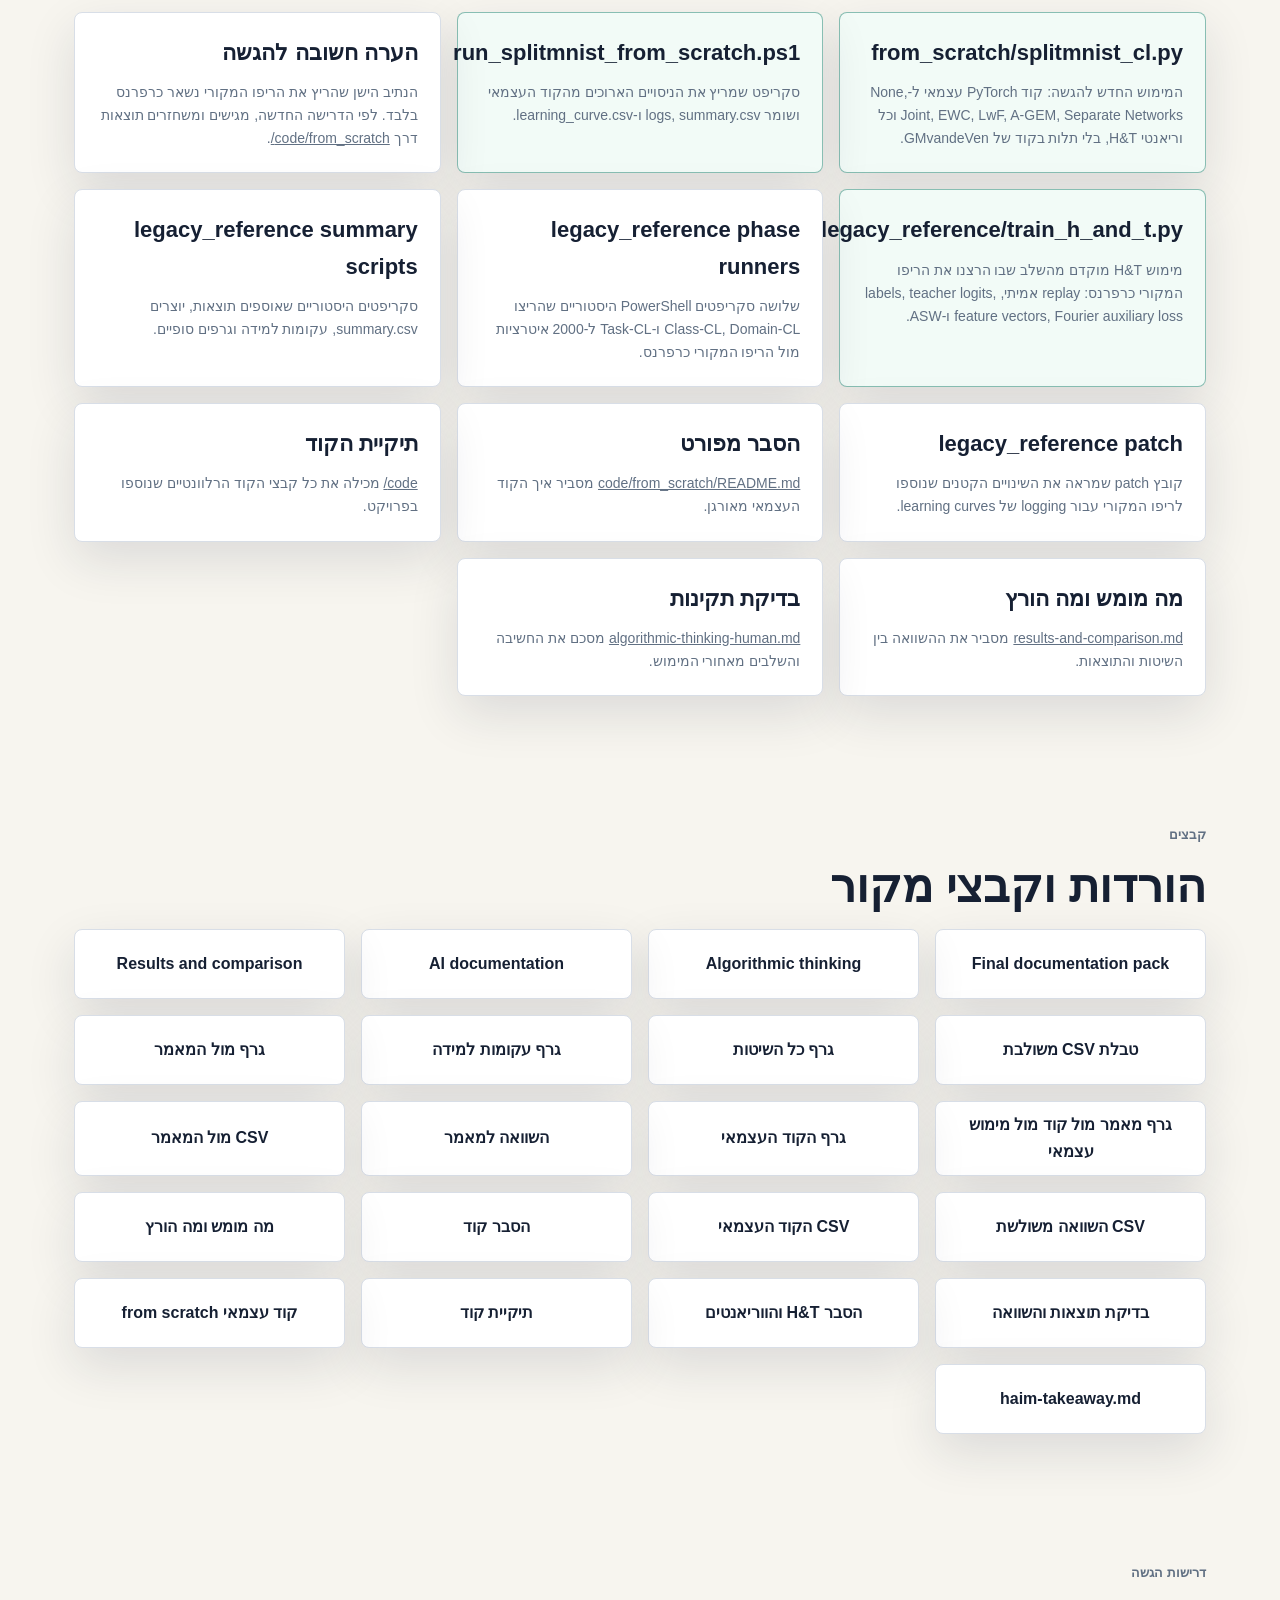
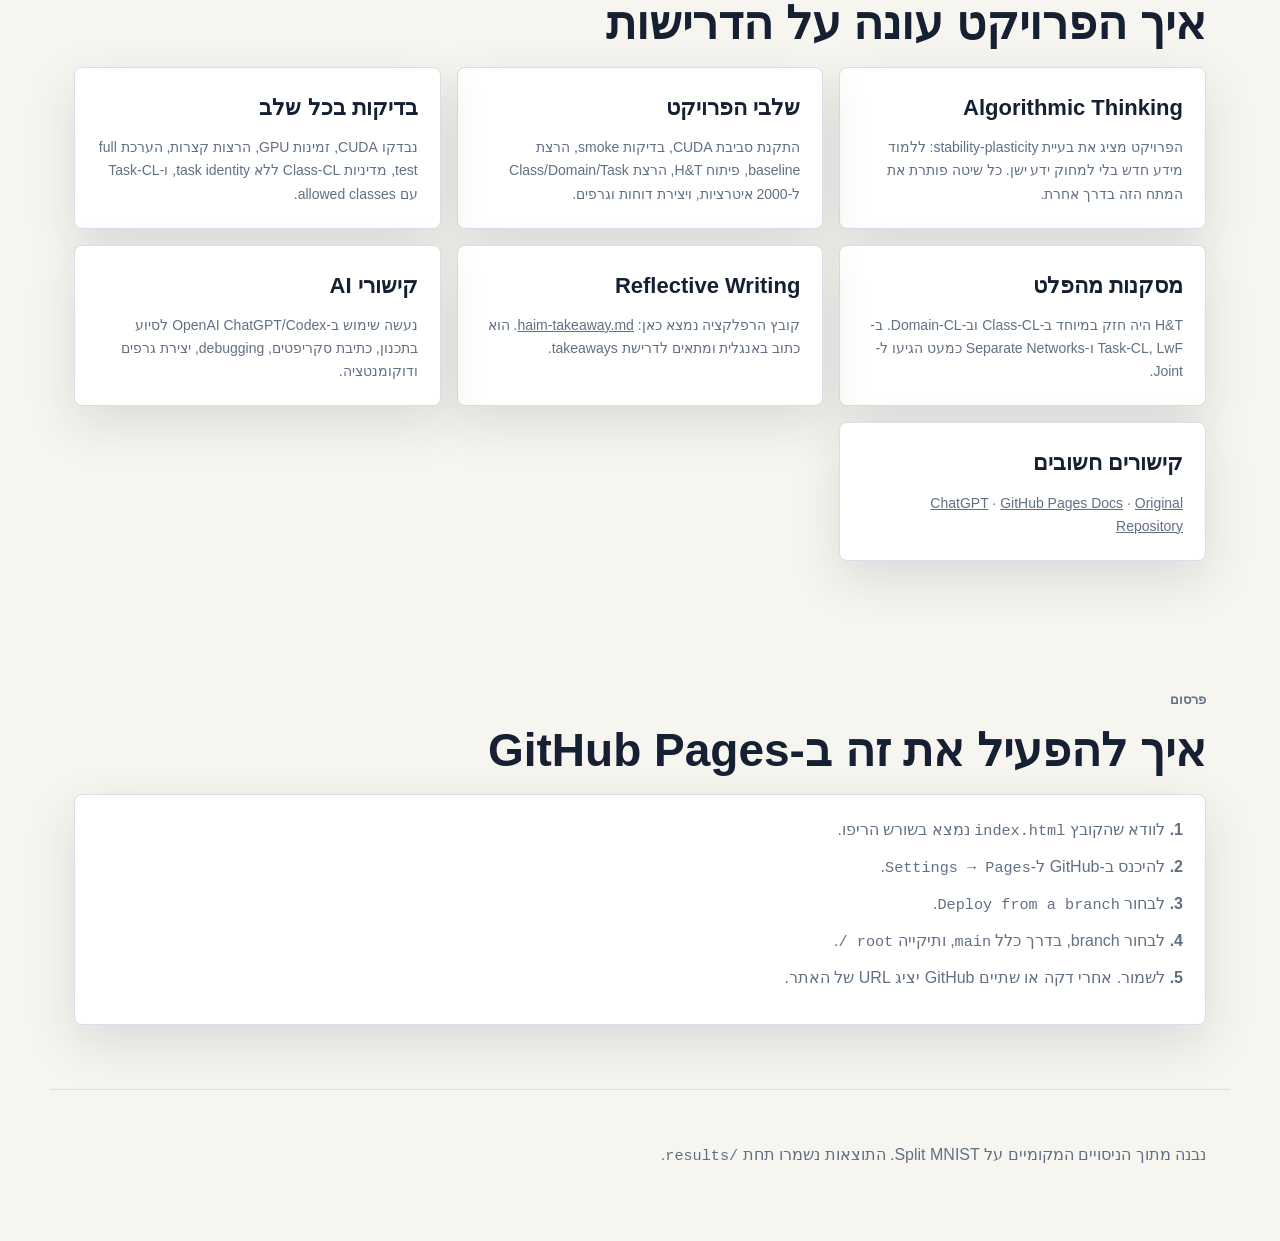
==== commit e441a977: "Add defense cheatsheet page" ====
--- a/index.html
+++ b/index.html
@@ -10,6 +10,7 @@
 <body>
   <header class="site-header">
     <nav class="nav" aria-label="ניווט ראשי">
+      <a href="defense-cheatsheet.html">שליפים להגנה</a>
       <a href="#overview">סקירה</a>
       <a href="#how-it-works">איך הלמידה עובדת</a>
       <a href="#methods">שיטות</a>
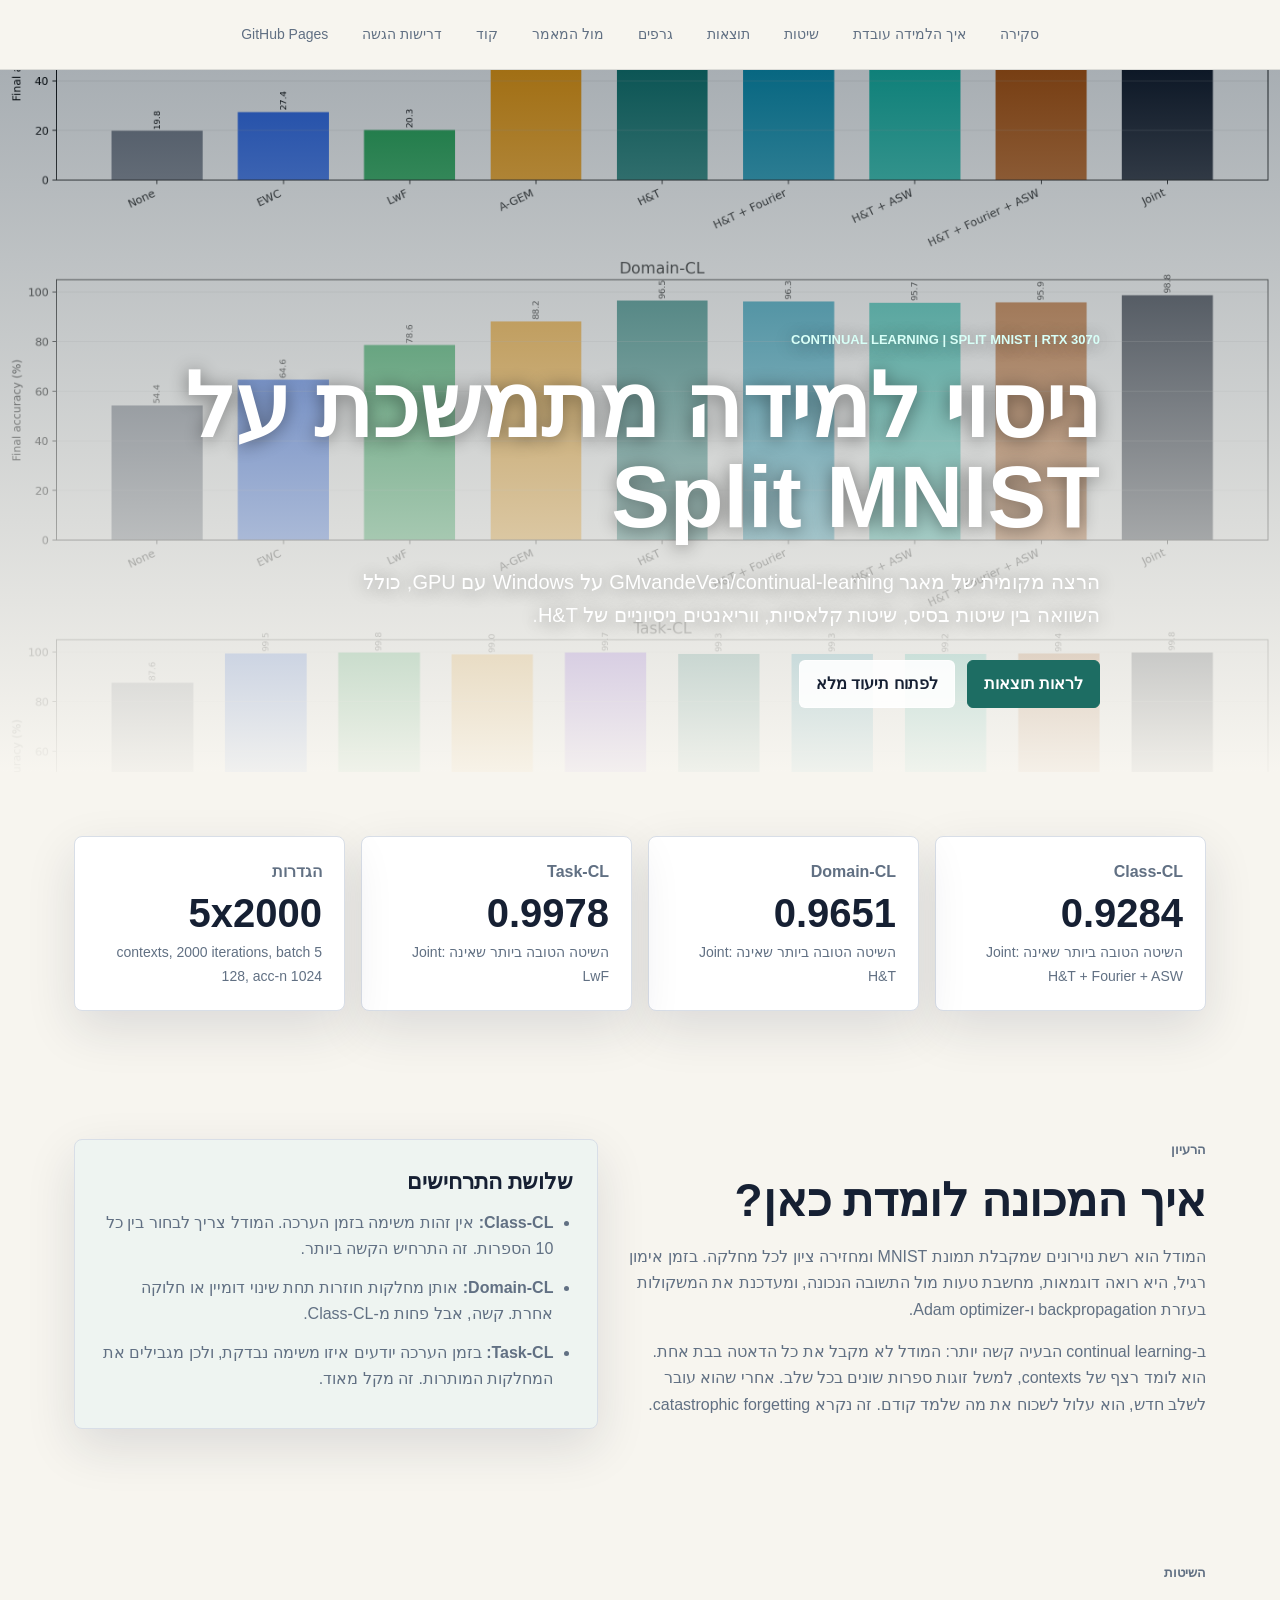
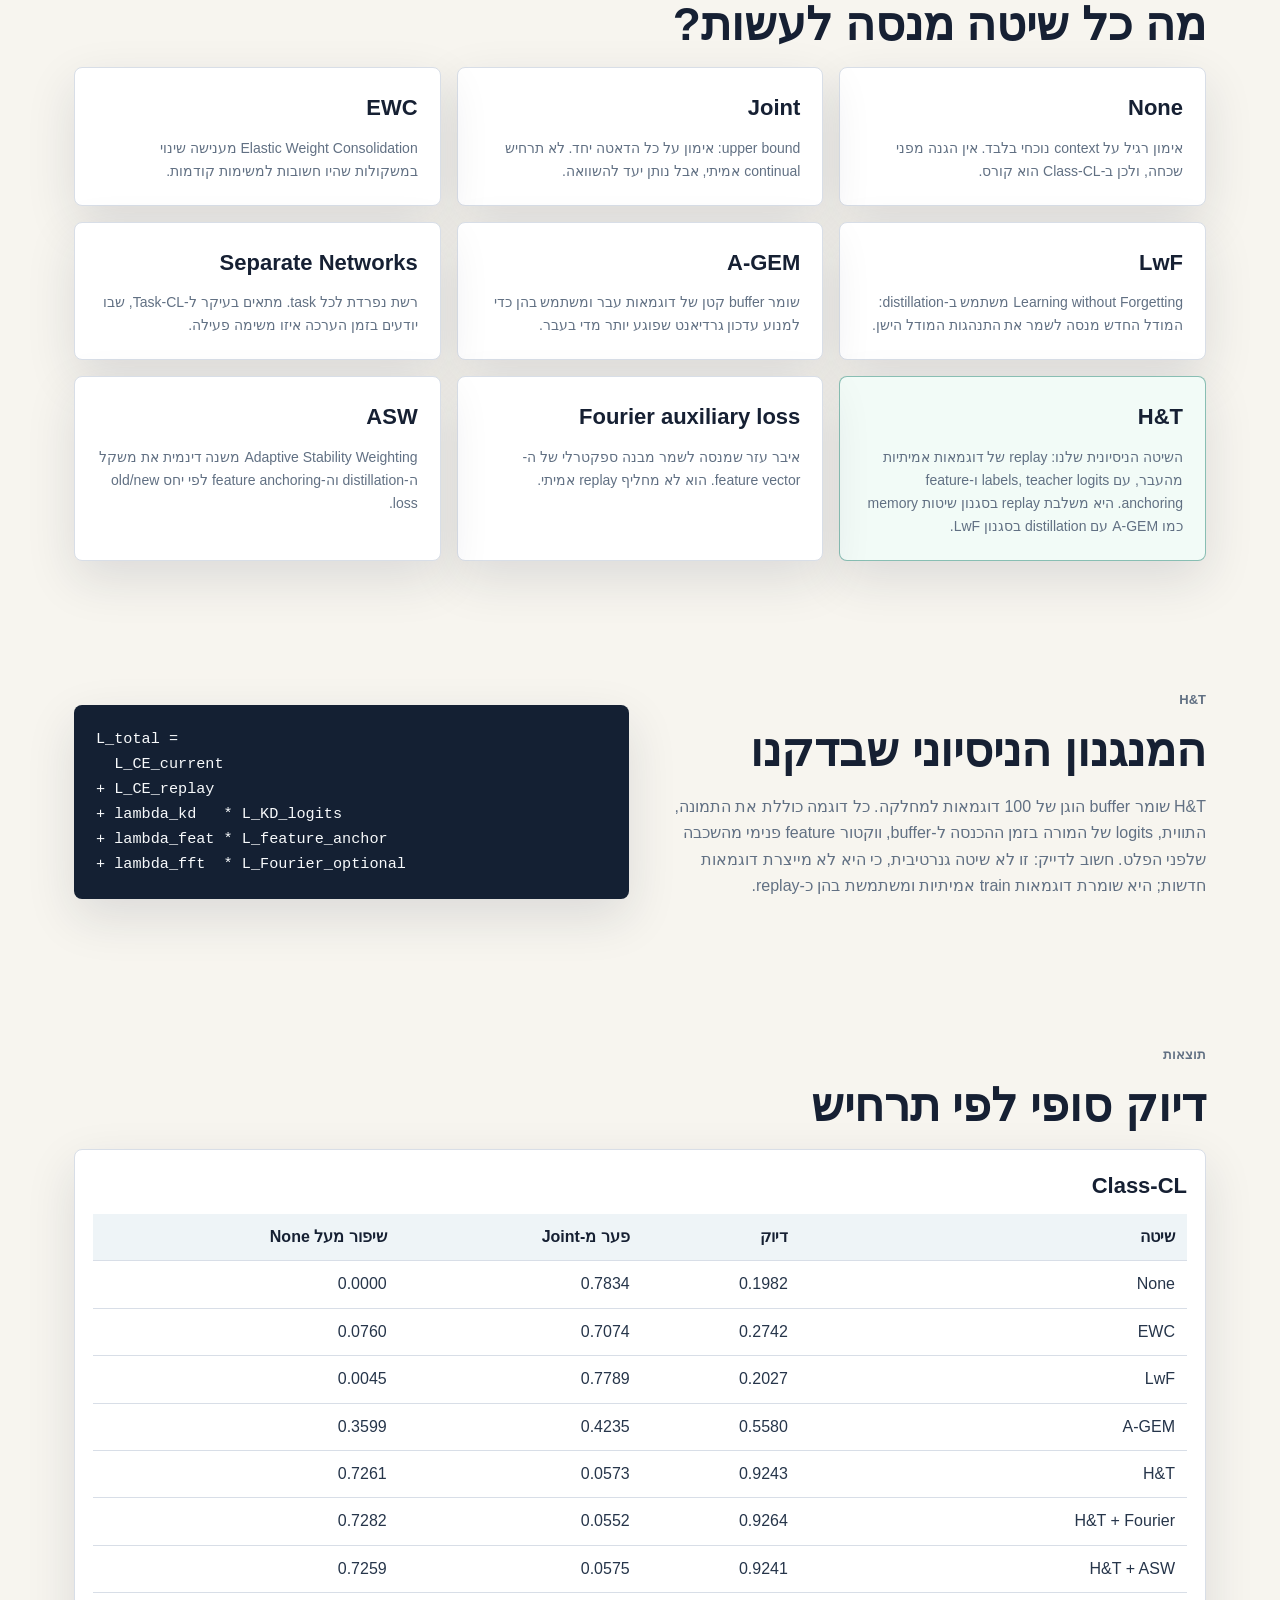
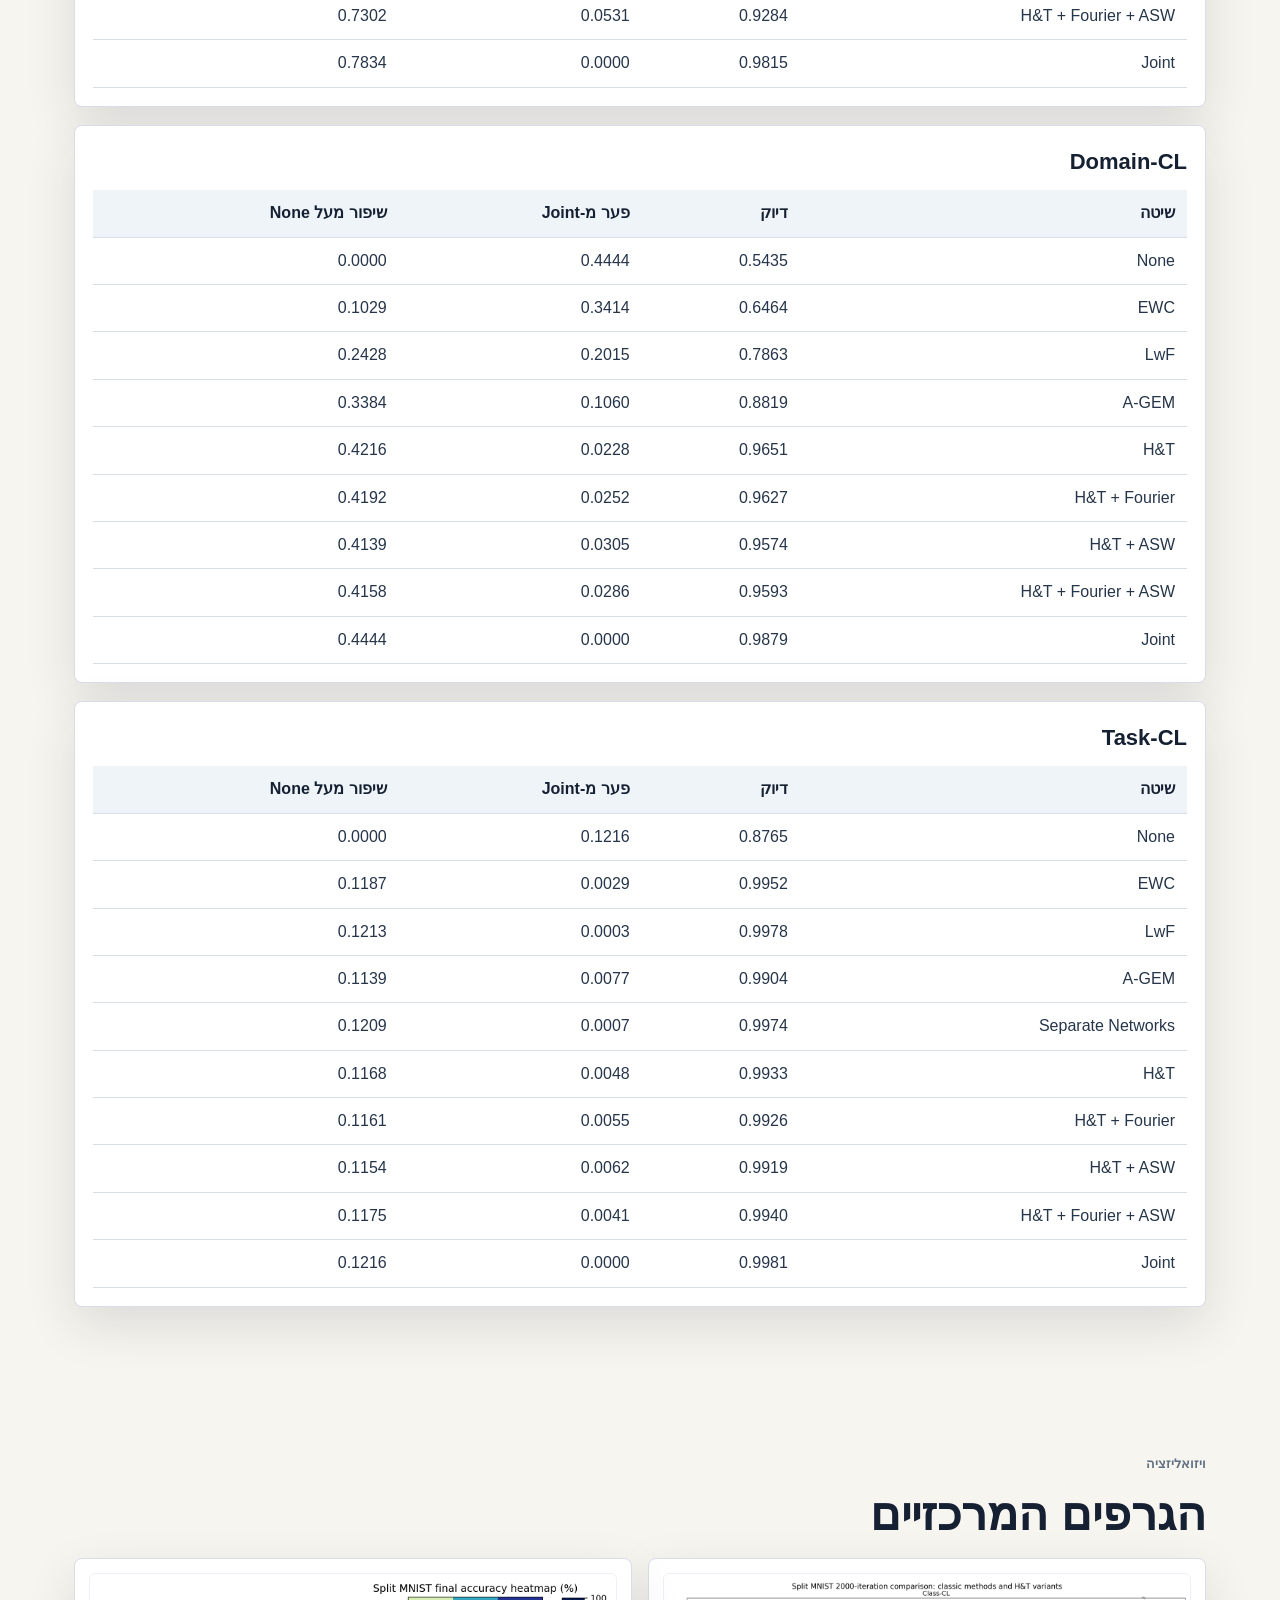
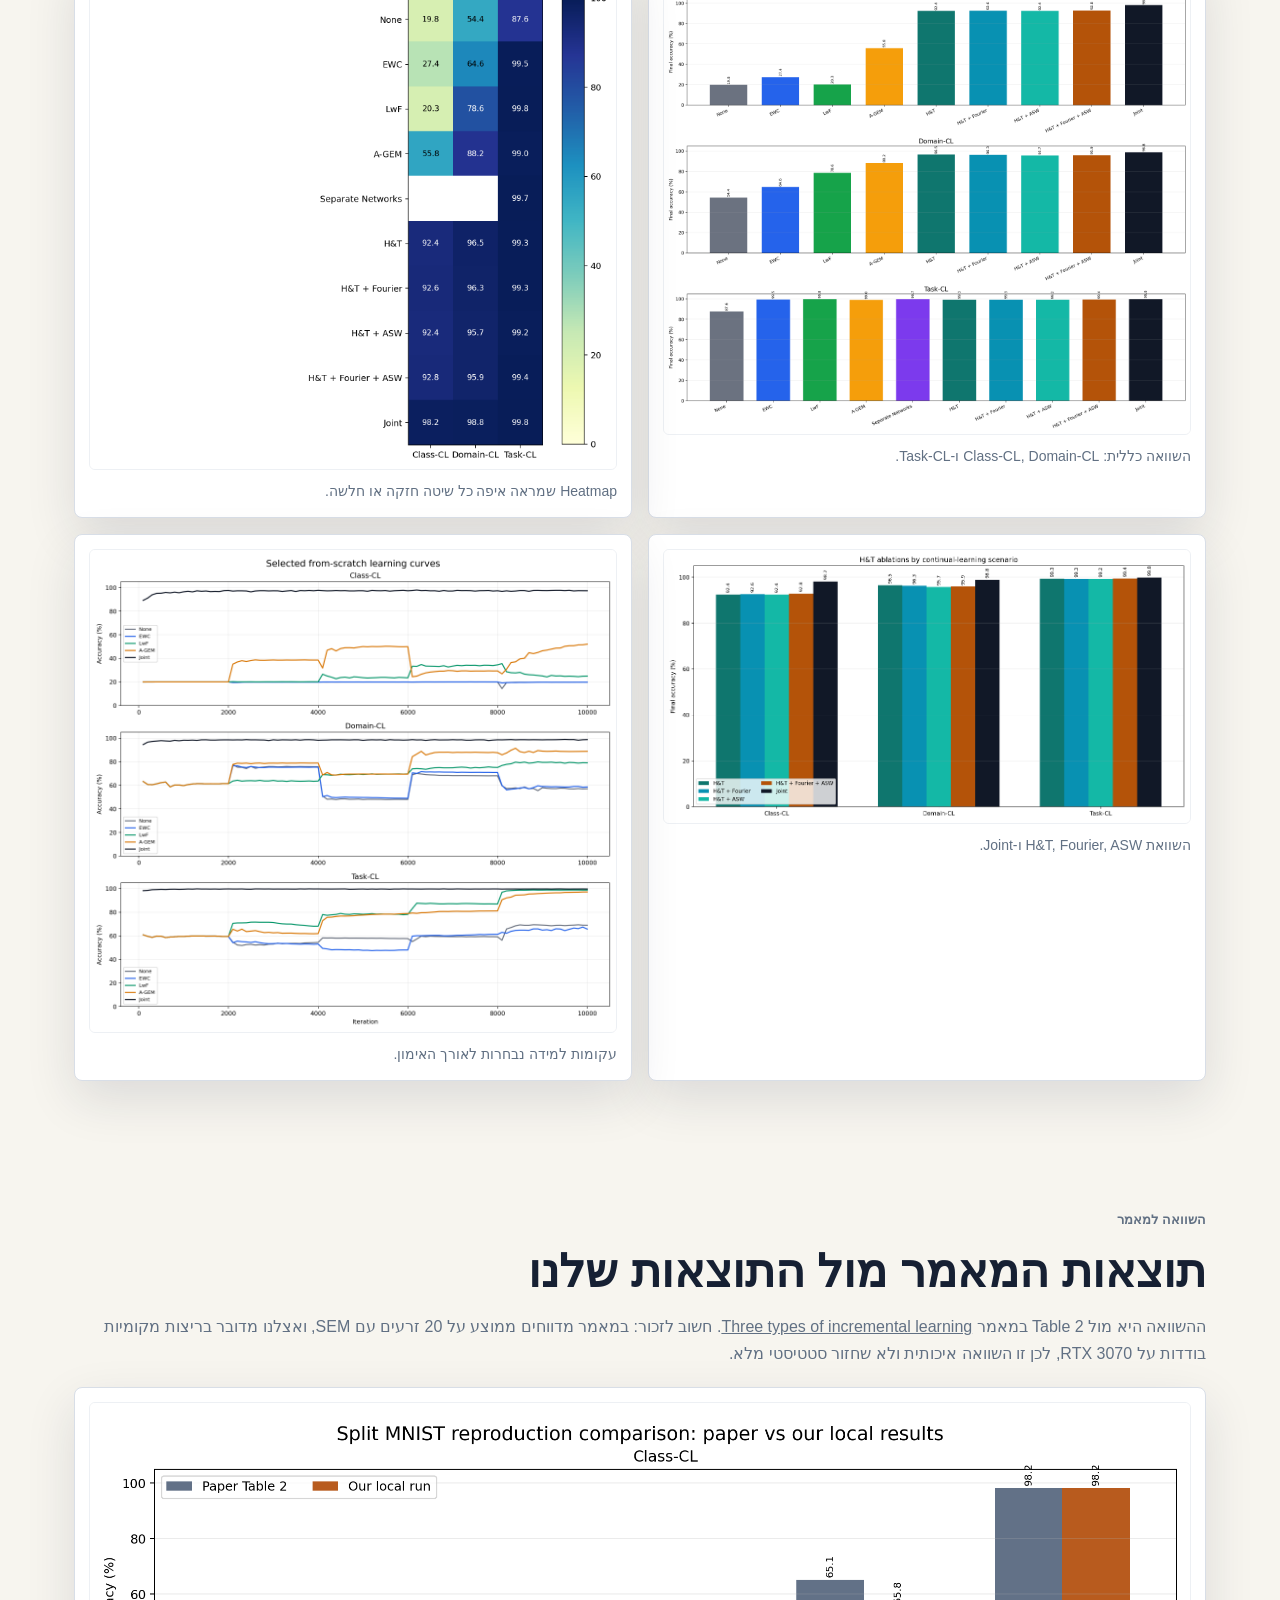
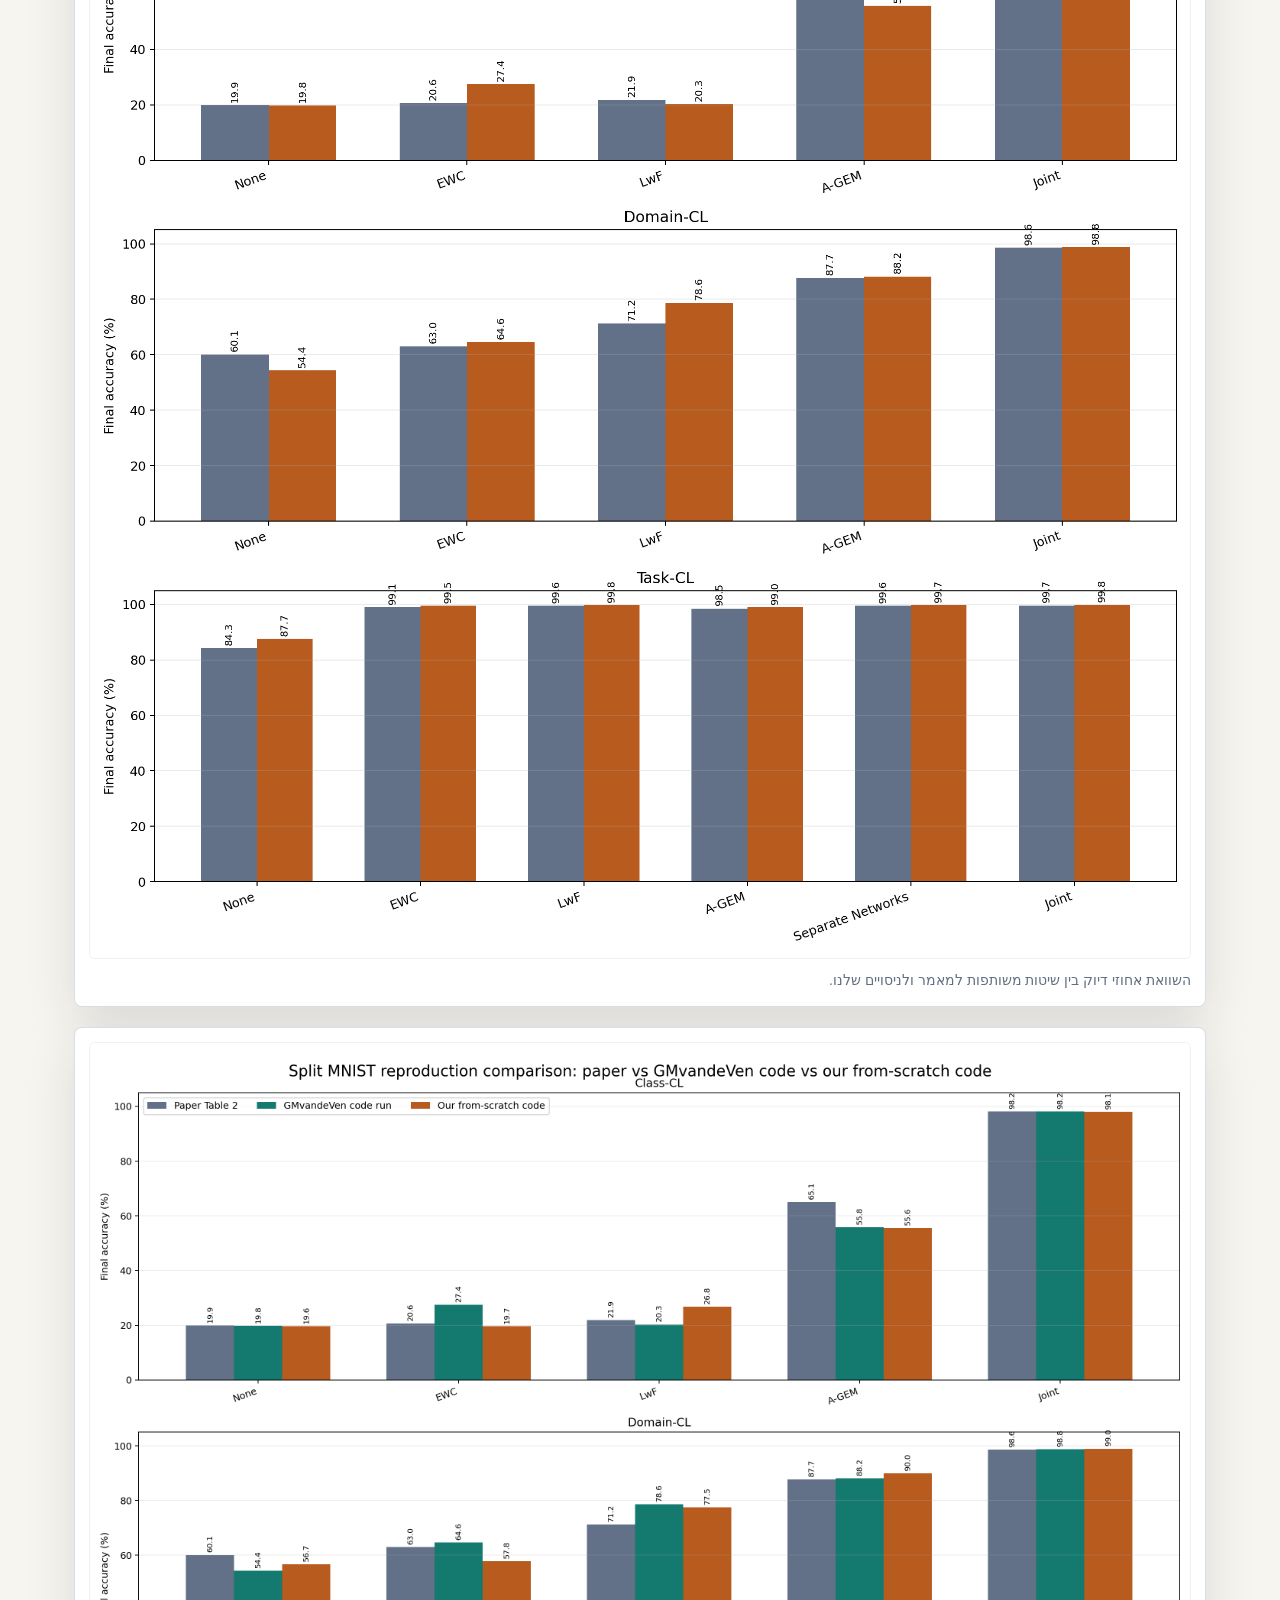
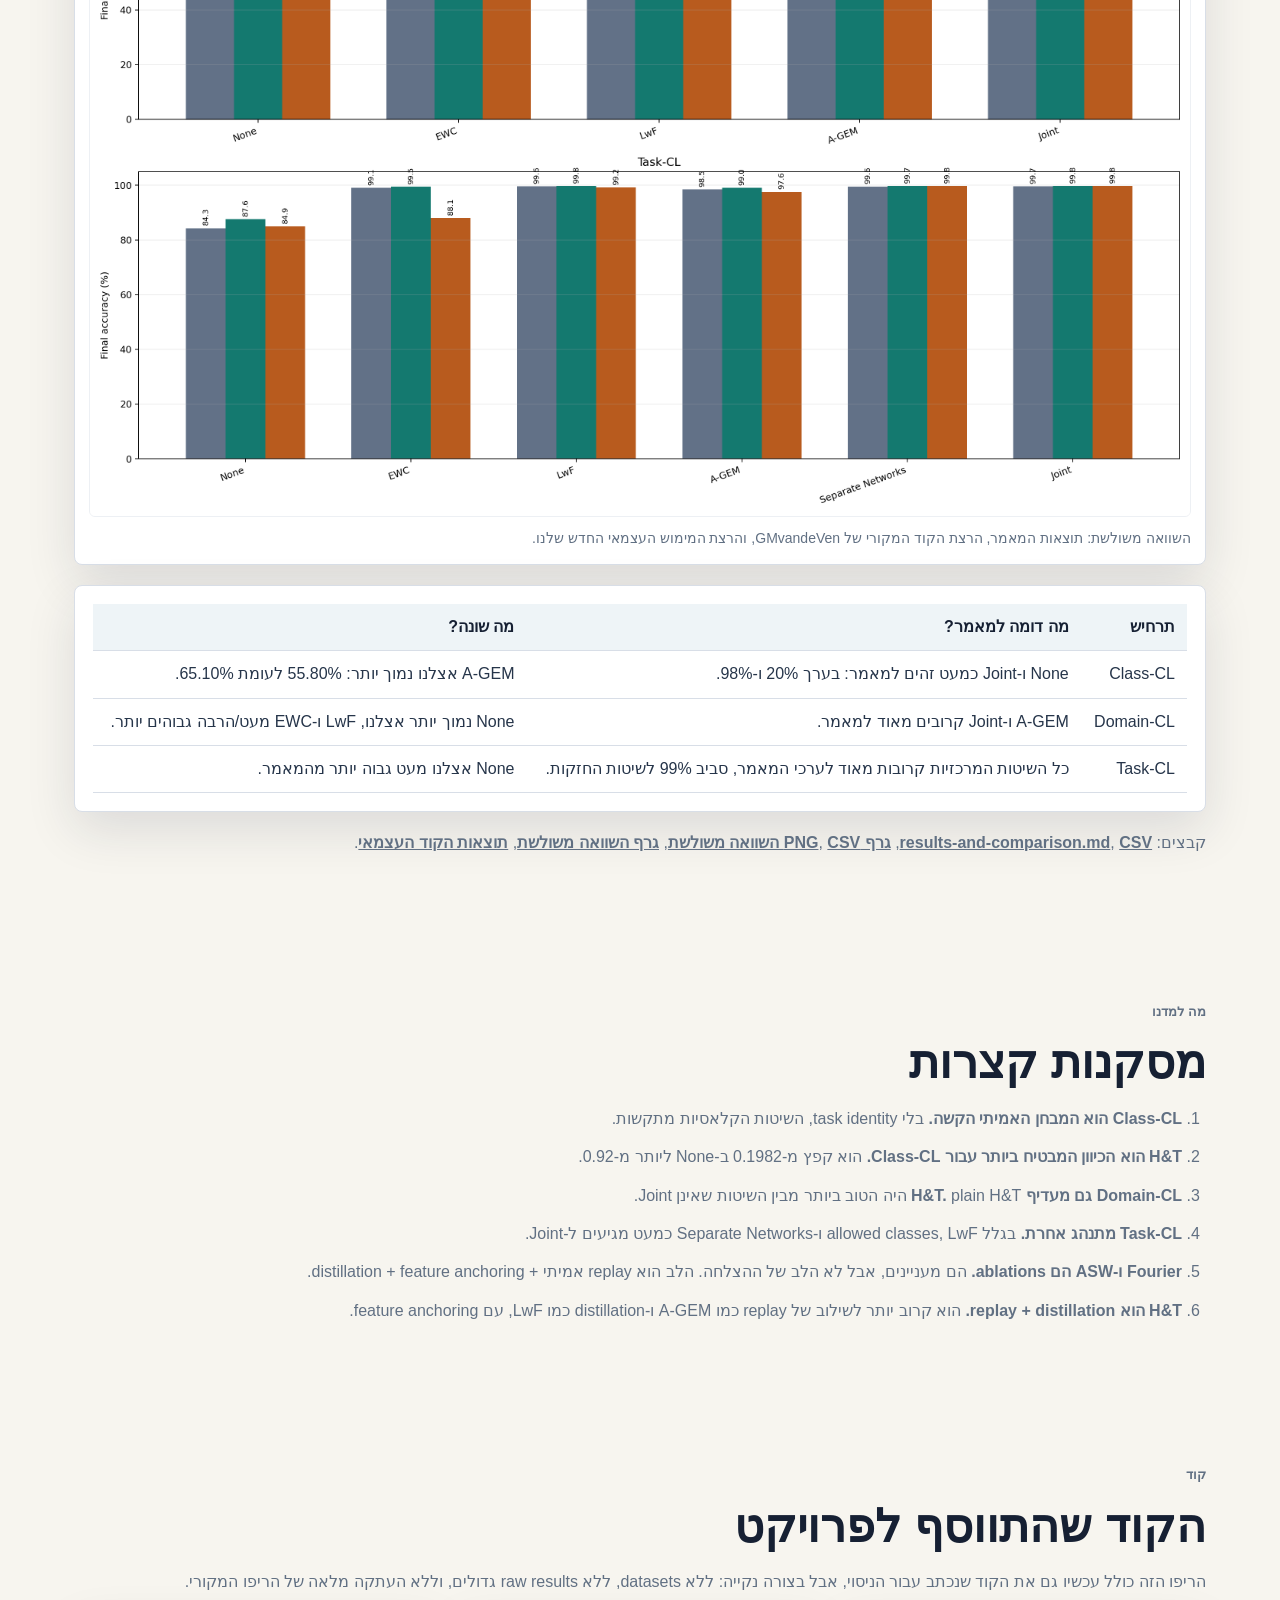
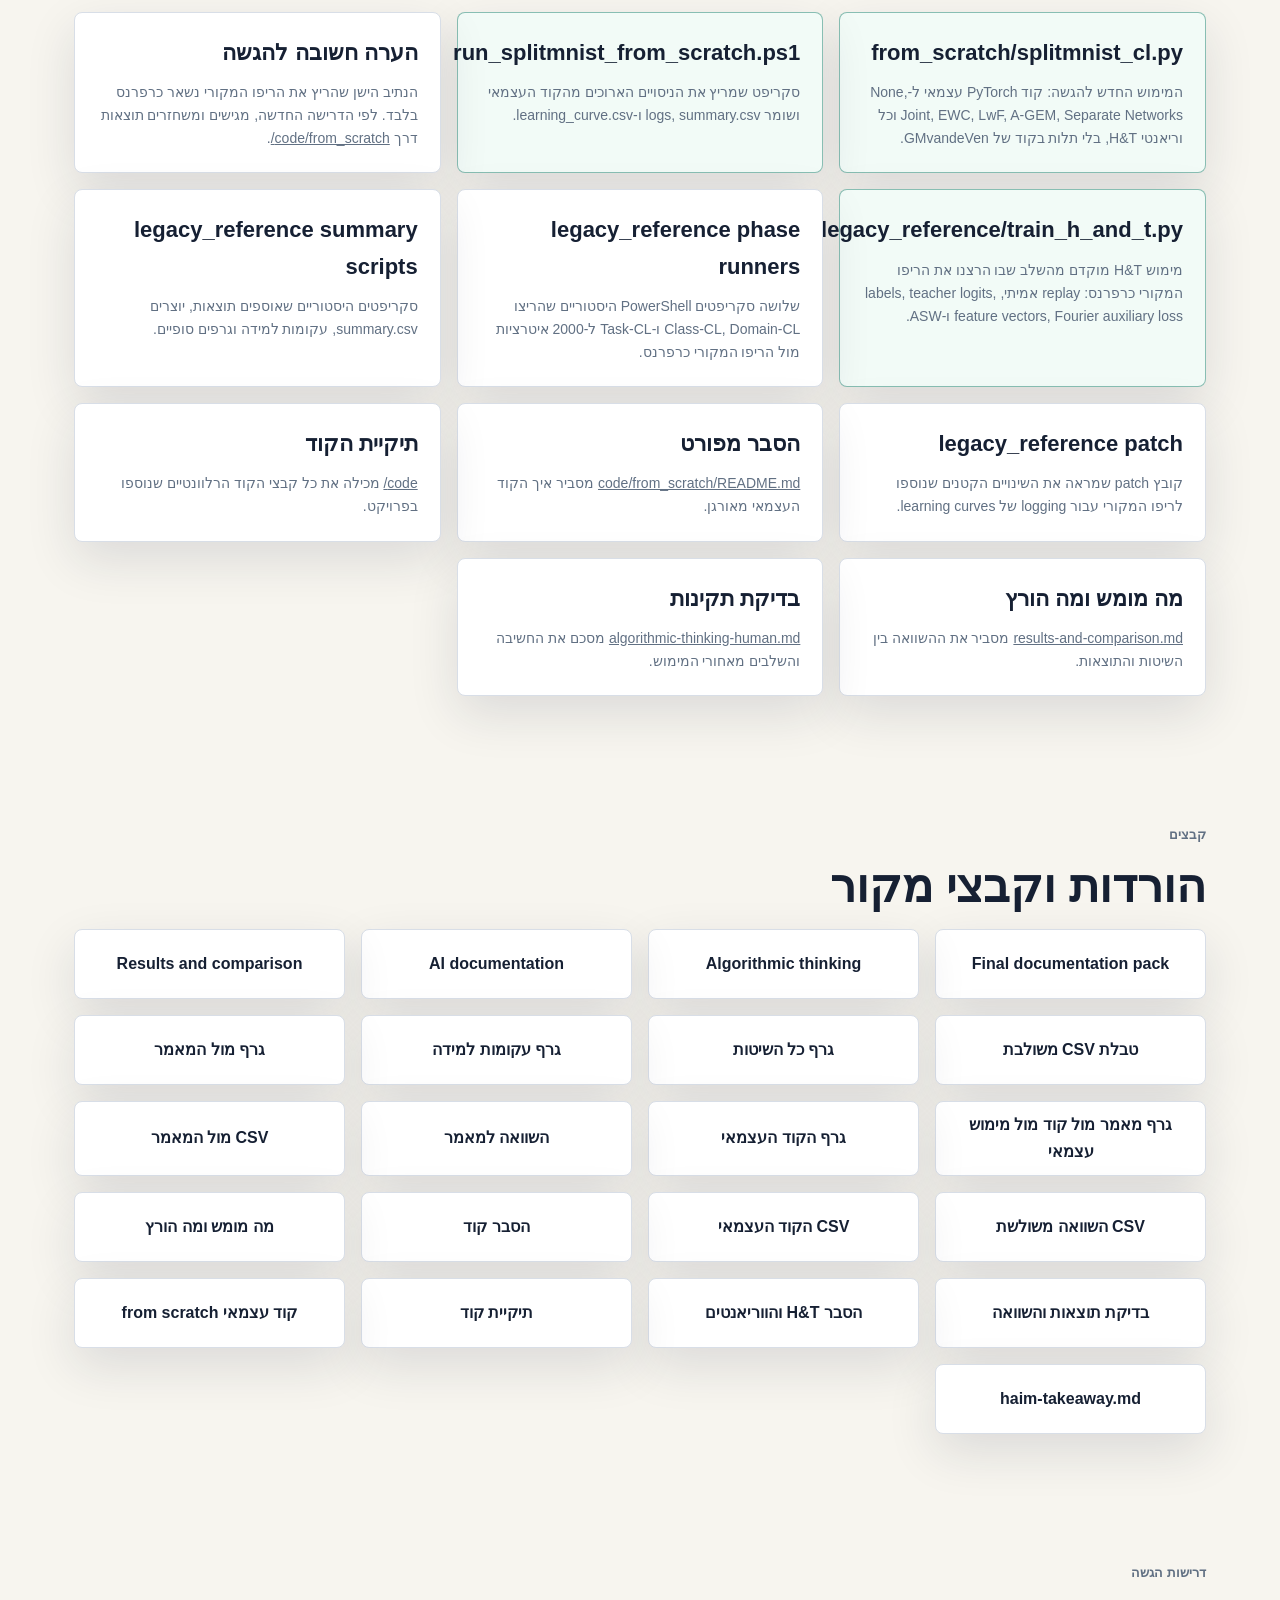
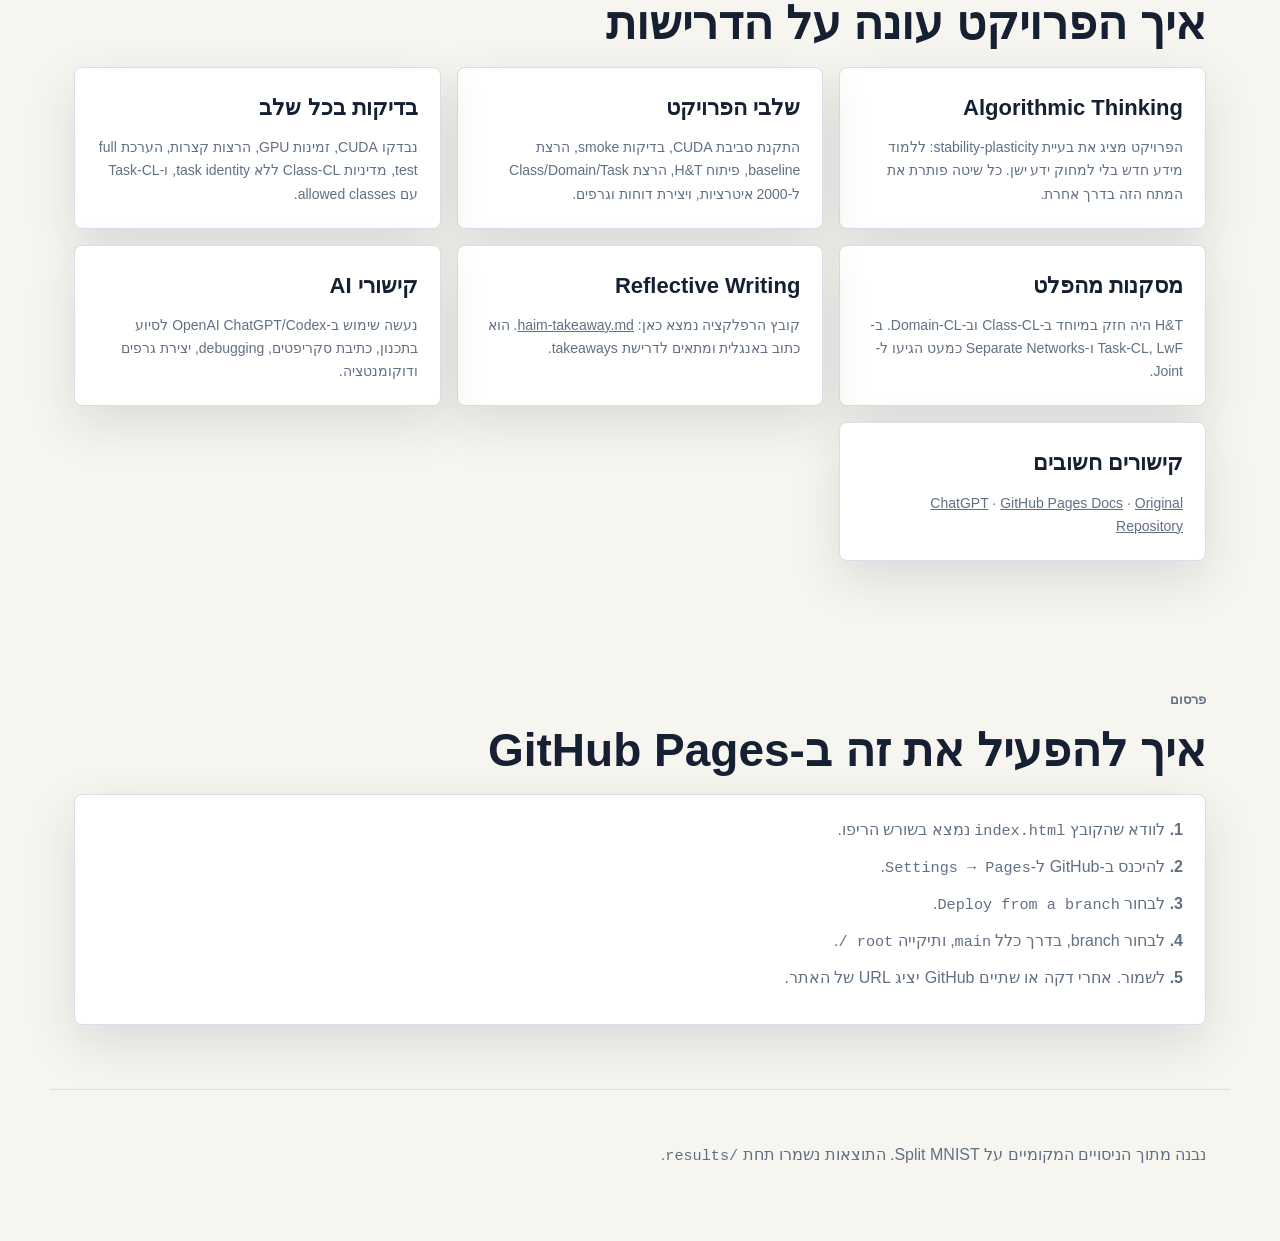
==== commit ff539133: "Keep defense cheatsheet local only" ====
--- a/index.html
+++ b/index.html
@@ -10,7 +10,6 @@
 <body>
   <header class="site-header">
     <nav class="nav" aria-label="ניווט ראשי">
-      <a href="defense-cheatsheet.html">שליפים להגנה</a>
       <a href="#overview">סקירה</a>
       <a href="#how-it-works">איך הלמידה עובדת</a>
       <a href="#methods">שיטות</a>
